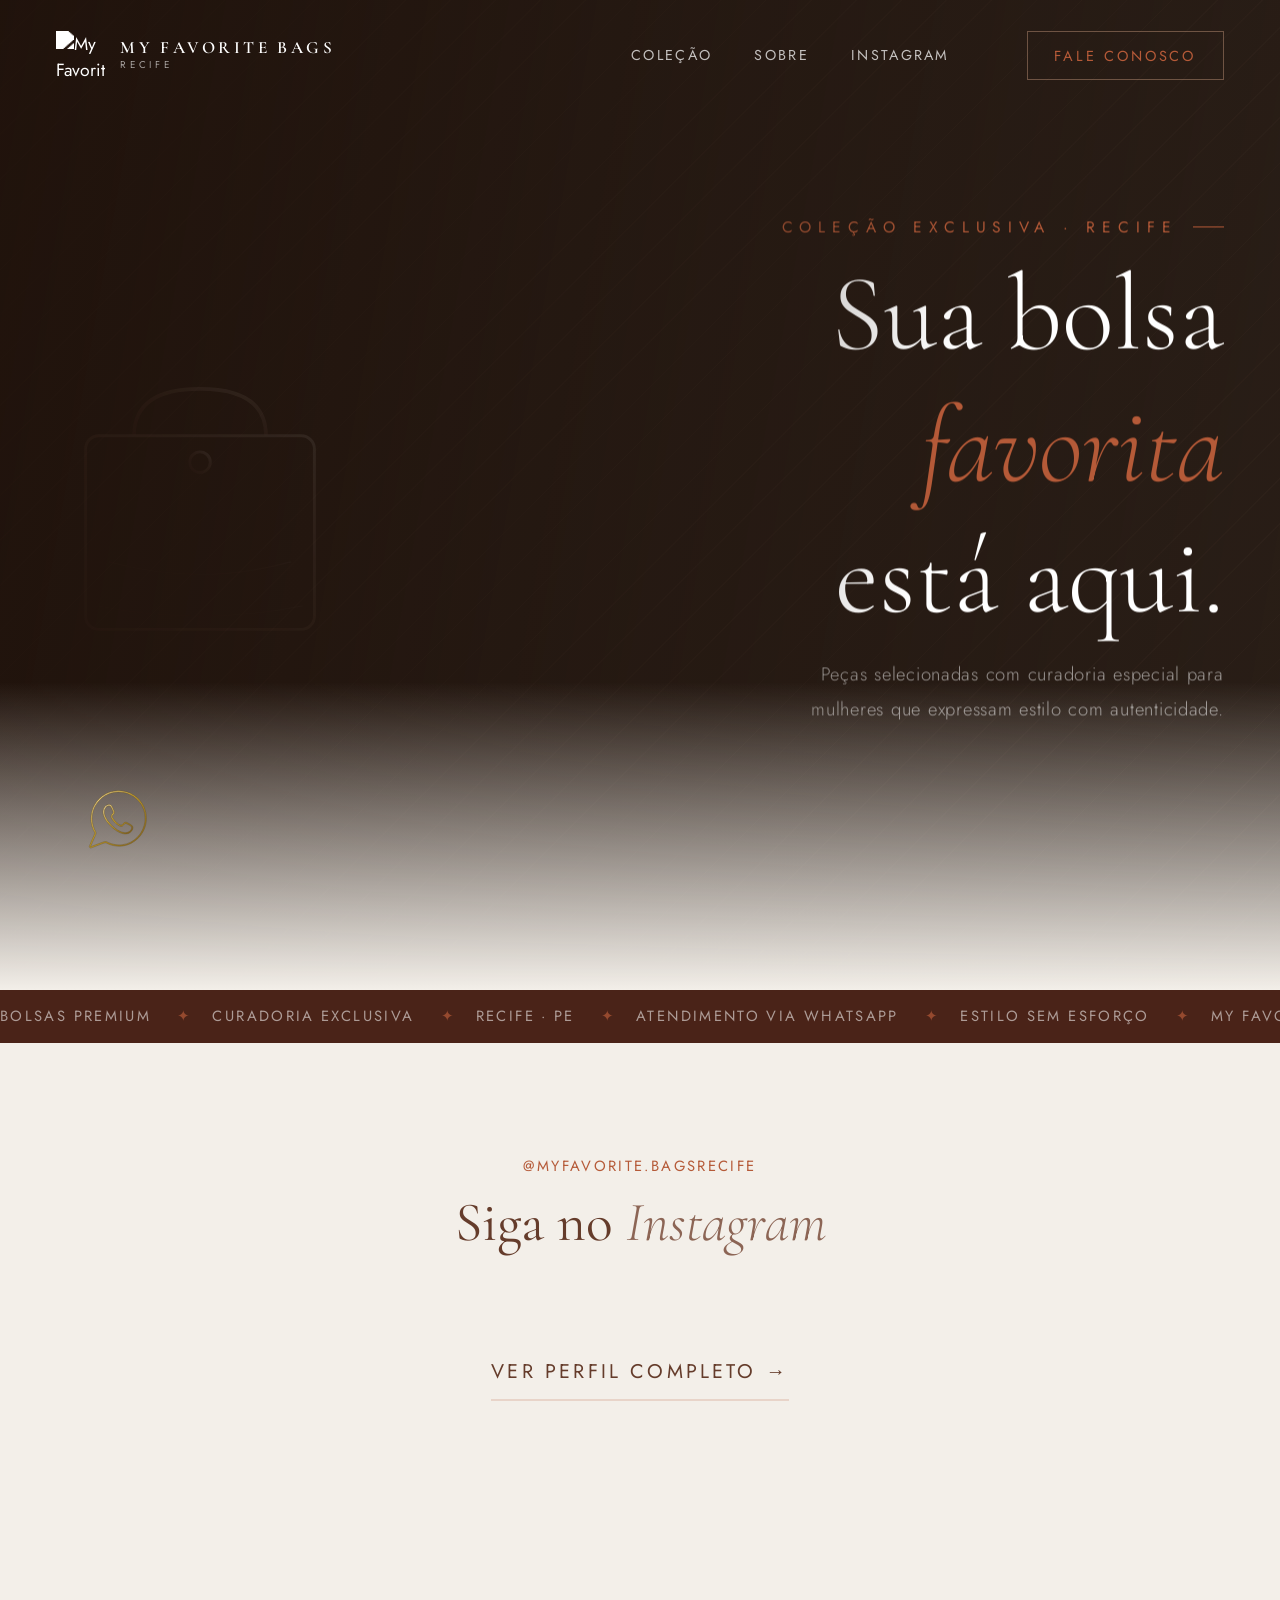
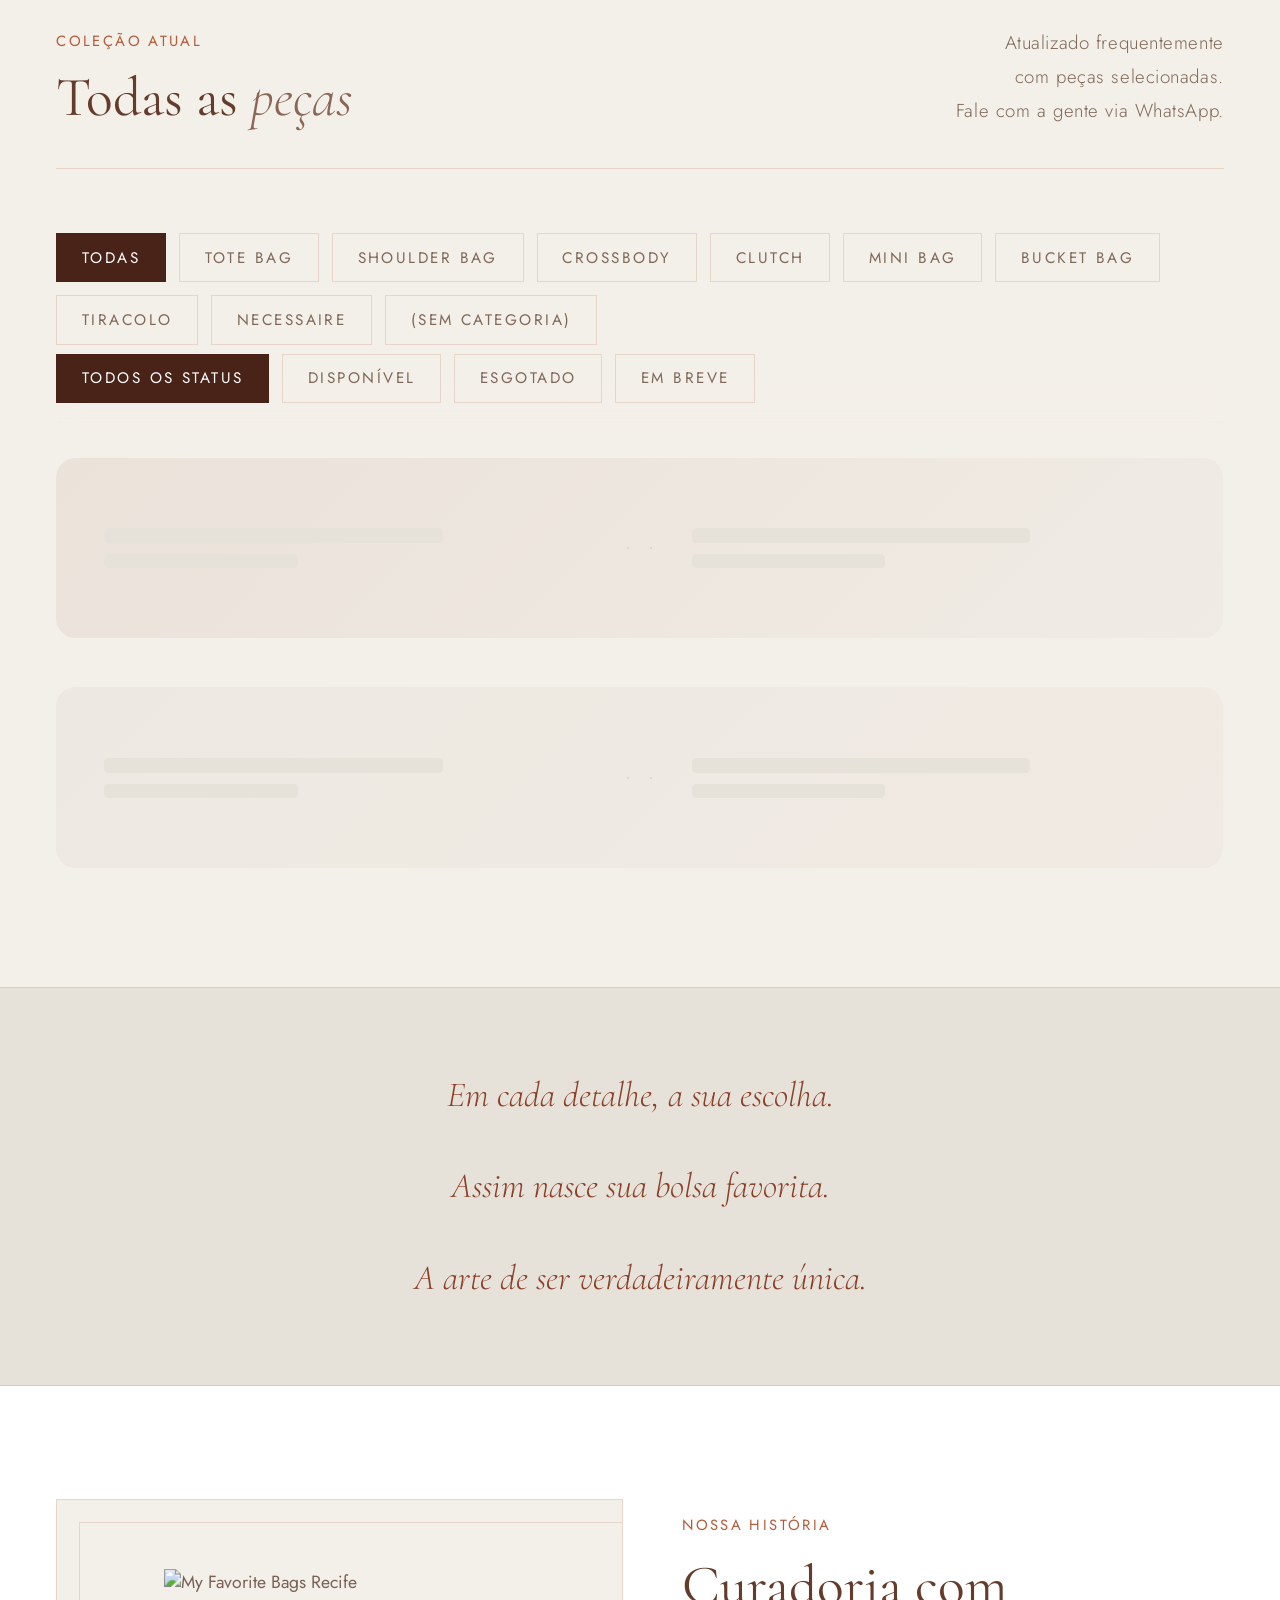
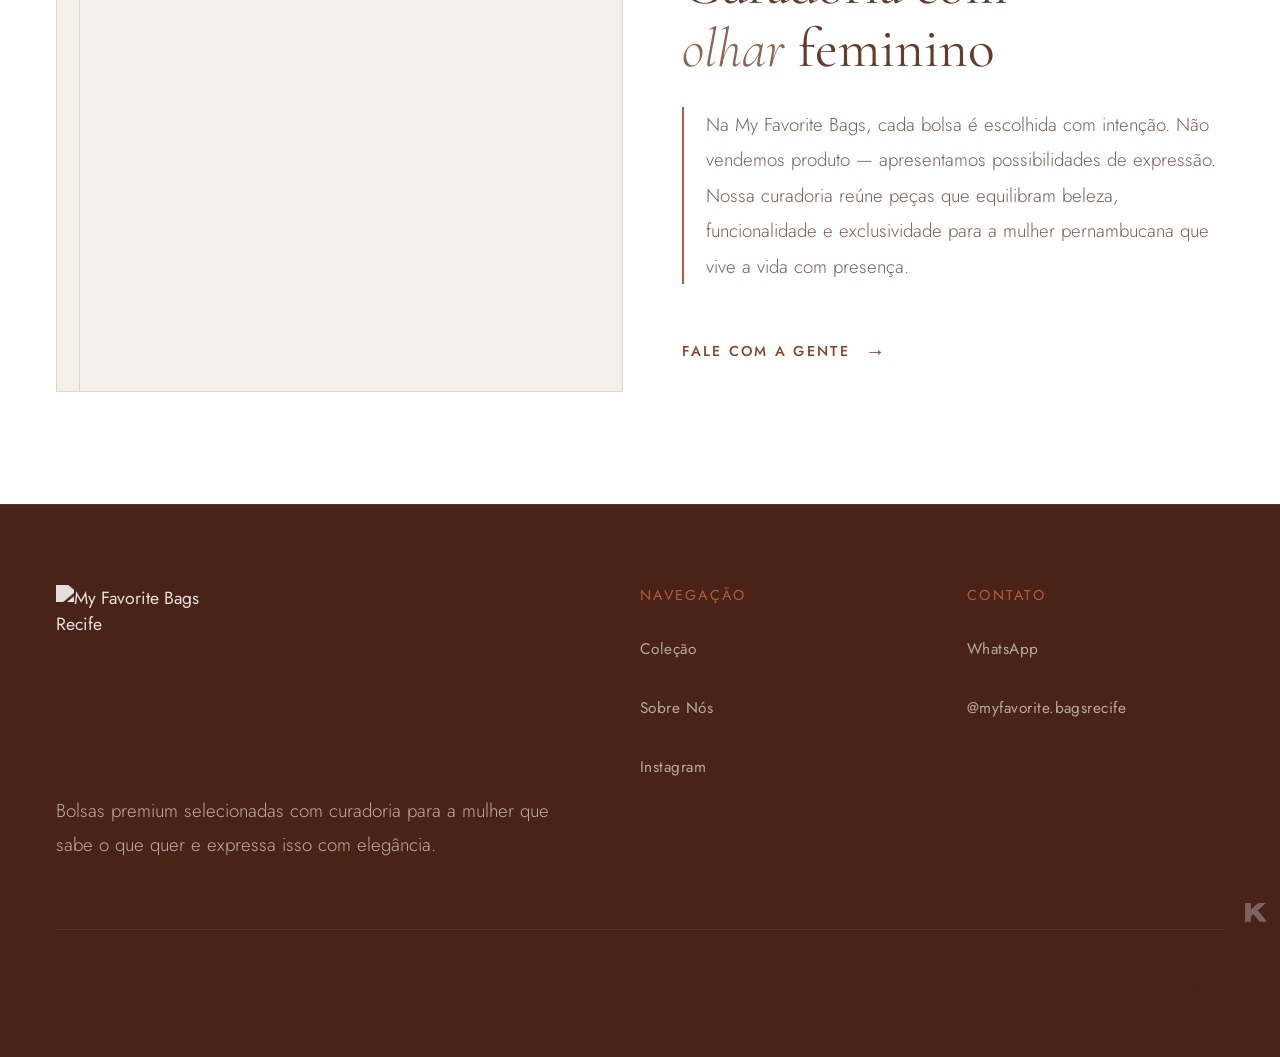
==== index.html @ 345beea8 "Atualiza o site" ====
<!DOCTYPE html>
<html lang="pt-BR" class="no-js">
<head>
<script>
// Caixa-preta de erros da página: guarda TODOS os erros de JS (com arquivo e
// linha) desde o primeiro instante. O painel admin exibe essa lista quando
// algo dá errado — assim um erro de carregamento nunca mais fica invisível.
window.__mfbErrors = [];
(function(){
  function push(msg){ try { if (window.__mfbErrors.length < 20) window.__mfbErrors.push(String(msg).slice(0, 300)); } catch(_) {} }
  window.addEventListener('error', function(ev){
    // Ignora falha de CARREGAMENTO de recurso externo (script de anúncio,
    // fonte, imagem) — o alvo é um elemento, não um erro de JS. Esses são
    // ruído (ex: rodando via file://) e não quebram a página.
    if (ev.target && ev.target !== window && ev.target.tagName) return;
    var src = ev.filename ? ev.filename.split('/').pop() : '?';
    push((ev.message || 'Erro') + '  [' + src + ':' + (ev.lineno || '?') + ':' + (ev.colno || '?') + ']');
  }, true);
  window.addEventListener('unhandledrejection', function(ev){
    push('Promise: ' + ((ev.reason && (ev.reason.message || ev.reason)) || '?'));
  });
})();
</script>
<script async src="https://pagead2.googlesyndication.com/pagead/js/adsbygoogle.js?client=ca-pub-4589608543845725"
     crossorigin="anonymous"></script>
<script>
  // Sempre volta pro topo ao recarregar/entrar na página — desliga a
  // restauração automática de posição de scroll do navegador (que, por
  // padrão, tenta manter onde você estava antes de dar F5).
  if ('scrollRestoration' in history) { history.scrollRestoration = 'manual'; }
  window.addEventListener('load', () => window.scrollTo(0, 0));
</script>
<script>document.documentElement.classList.replace('no-js','js');setTimeout(()=>{if(!document.documentElement.classList.contains('reveal-ready'))document.querySelectorAll('.reveal').forEach(el=>el.classList.add('vis'));},2500);</script>
<meta charset="UTF-8">
<meta name="viewport" content="width=device-width, initial-scale=1.0">
<title>My Favorite Bags — Recife</title>
<meta name="description" content="Bolsas premium selecionadas para mulheres que sabem o que querem. Recife, PE.">
<link rel="canonical" href="https://myfavoritebags.vercel.app/">
<link rel="icon" type="image/png" sizes="32x32" href="img/favicon-32.png">
<link rel="icon" type="image/png" sizes="16x16" href="img/favicon-16.png">
<link rel="apple-touch-icon" sizes="180x180" href="img/favicon-180.png">
<meta name="theme-color" content="#F3EFE9">
<meta property="og:type" content="website">
<meta property="og:url" content="https://myfavoritebags.vercel.app/">
<meta property="og:title" content="My Favorite Bags — Recife">
<meta property="og:description" content="Bolsas premium selecionadas para mulheres que sabem o que querem. Recife, PE.">
<meta property="og:image" content="https://myfavoritebags.vercel.app/img/og-image.jpg">
<meta property="og:locale" content="pt_BR">
<meta name="twitter:card" content="summary_large_image">
<meta name="twitter:title" content="My Favorite Bags — Recife">
<meta name="twitter:description" content="Bolsas premium selecionadas para mulheres que sabem o que querem. Recife, PE.">
<meta name="twitter:image" content="https://myfavoritebags.vercel.app/img/og-image.jpg">
<link rel="preconnect" href="https://fonts.googleapis.com">
<link href="https://fonts.googleapis.com/css2?family=Cormorant+Garamond:ital,wght@0,300;0,400;0,500;0,600;1,300;1,400;1,500&family=Jost:wght@300;400;500;600&display=swap" rel="stylesheet">
<link rel="stylesheet" href="css/cursor.css">
<link rel="stylesheet" href="css/nav.css">
<style>

/* ─── ESCALA DE Z-INDEX (documentada) ────────────────────────────────────────
   9000  bagModal (detalhe do produto, público)
   9100  reviewModal (revisar e salvar)
   9200  confirmação genérica (ex: excluir item)
   9300  bulkPromoModal
   9400  priceModal / catModal (nova/editar categoria)
   9500  galleryModal / modais de confirmação sequenciais do bulk
   9600  admin panel (login/painel) / pimModal (gerenciador de imagem do produto)
   9650  cropModal (sempre acima de galleryModal/pimModal, que o abrem)
   9700  imgZoomOv (zoom — sempre no topo de tudo, exceto toast)
   9999  toasts/confirmações voláteis (showToast, mensagens de sucesso)
   Ao criar um modal novo: escolha o próximo múltiplo de 100 livre acima do
   nível de quem o abre (nunca abaixo), pra garantir empilhamento correto.
────────────────────────────────────────────────────────────────────────────── */

/* ─── TOKENS ──────────────────────────────────────────────────────────────── */
:root {
  --rose:        #B55A38;
  --rose-dark:   #8A3F26;
  --rose-deep:   #4A2318;
  --bg:          #F3EFE9;
  --bg2:         #E7E2D9;
  --csel-bg:     #EFE6D8; /* bege claro usado no dropdown customizado (popup e caixa fechada) */
  --white:       #FFFFFF;
  --text:        #653C2B;   /* headings */
  --text-mid:    #8C6555;   /* subheadings */
  --text-body:   #7A6055;   /* body */
  --text-muted:  #806858;   /* captions — ajustado p/ contraste 4.5:1 sobre --bg */
  --line:        rgba(181,90,56,.18);
  --ease:        cubic-bezier(.4,0,.2,1);
  /* Escala de raio de borda — usar nos componentes novos; o site tem alguns
     valores legados (5,6,10,14,16,18,20px) que ainda não foram migrados. */
  --radius-sm:   4px;
  --radius-md:   8px;
  --radius-lg:   12px;
  --radius-pill: 999px;
  --wa-bg: rgba(247,245,242,.16);
  --wa-shadow-rgb: 247,245,242;
  --wa-icon-color: #9C7A34; /* dourado envelhecido — mesmo tom usado no Looks */

  /* Cores dos modais do admin (compartilhados via js/catalog-admin.js) */
  --modal-backdrop-rgb: 42,31,24;
  --modal-title: #2A1F18;
  --modal-muted: #A08070;
  --modal-error: #b83232;

  /* Cores do nav (compartilhado via css/nav.css) — hero escuro no topo */
  --nav-idle-text:       #fff;
  --nav-idle-text-sub:   rgba(255,255,255,.6);
  --nav-idle-link:       rgba(255,255,255,.72);
  --nav-idle-link-hover: #fff;
  --nav-cta-border:      rgba(182,139,115,.5);
  --nav-scrolled-bg:     rgba(243,239,233,.95);
}

/* ─── RESET ───────────────────────────────────────────────────────────────── */
*, *::before, *::after { margin:0; padding:0; box-sizing:border-box; }
html { scroll-behavior:smooth; -webkit-text-size-adjust:100%; }
body { font-family:'Jost',sans-serif; background:var(--bg); color:var(--text-body); overflow-x:hidden; position:relative; zoom:1.1; }

/* ─── SCROLLBAR CUSTOMIZADA (global) ────────────────────────────────────────
   Aplica em toda a página — inclusive na barra do navegador — em vez de
   deixar restrita a componentes isolados (ex.: .admin-bd). Sem trilho (track
   sempre transparente) e a barrinha em si fica invisível quando parada,
   só aparecendo ao passar o mouse sobre a área com rolagem (padrão em
   Firefox via scrollbar-color; em Chrome/Edge/Safari via ::-webkit-scrollbar-
   thumb). Elementos que precisam esconder a scrollbar por completo (ex.:
   #catFilters) continuam funcionando normalmente: a regra deles é mais
   específica e sobrescreve esta. */
* {
  scrollbar-width:thin;
  scrollbar-color:transparent transparent;
}
*:hover {
  scrollbar-color:var(--rose-dark) transparent;
}
::-webkit-scrollbar { width:8px; height:8px; background:transparent; }
::-webkit-scrollbar-track { background:transparent; }
::-webkit-scrollbar-thumb { background:transparent; border-radius:10px; }
*:hover::-webkit-scrollbar-thumb { background:var(--rose-dark); }
::-webkit-scrollbar-thumb:hover { background:var(--rose-deep); }
a { text-decoration:none; color:inherit; }
button { font-family:'Jost',sans-serif; }

/* ─── HERO ─────────────────────────────────────────────────────────────────── */
.hero {
  position:relative; height:100vh; min-height:600px;
  overflow:hidden;
  background:var(--rose-deep);
  max-width:1400px; margin-left:auto; margin-right:auto;
}
/* Slides */
.hero-slide {
  position:absolute; inset:0; opacity:0;
  transition:opacity 1.8s var(--ease);
  will-change:opacity;
}
.hero-slide.active { opacity:1; }
/* Clean dark warm tones — no heavy gradients */
.hs1 { background:linear-gradient(160deg, #3E2318 0%, #2A1610 100%); }
.hs2 { background:linear-gradient(160deg, #2C1A10 0%, #1E1009 100%); }
.hs3 { background:linear-gradient(160deg, #341E12 0%, #231309 100%); }
.hs4 { background:linear-gradient(160deg, #2E1B10 0%, #200F08 100%); }

/* Subtle texture — thin diagonal lines, very low opacity */
.hs-tex {
  position:absolute; inset:0;
  background-image:repeating-linear-gradient(
    135deg,
    transparent 0px, transparent 28px,
    rgba(182,139,115,.03) 28px, rgba(182,139,115,.03) 29px
  );
}

.hero-veil {
  position:absolute; inset:0;
  background:linear-gradient(100deg,
    rgba(30,16,9,.80) 0%,
    rgba(30,16,9,.42) 45%,
    rgba(30,16,9,.06) 100%);
}
.hero-fade-bottom {
  position:absolute; bottom:0; left:0; right:0; height:280px;
  background:linear-gradient(to top, var(--bg), transparent);
  pointer-events:none;
}

/* Right decorative bag silhouette */
.hero-deco {
  /* left aqui é só um fallback estático pro instante antes do JS rodar —
     a posição real (centralizada com .nav-logo, o bloco logo+nome do
     cabeçalho) é calculada e aplicada por positionHeroDeco(). */
  position:absolute; left:calc(max(var(--page-gutter), (100vw - 1400px) / 2) - 30px);
  top:50%; transform:translateY(-50%) scaleX(-1);
  width:280px; height:320px; opacity:.08;
  pointer-events:none;
}

/* ─── MY FAVORITE MATCH — botão flutuante animado e arrastável ────────── */
/* Amplitude do flutuar controlada por --float-amp (custom property, default 1),
   recalculada no scroll via updateMatchFloatAmp() — ver função no fim do arquivo.
   Perto do hero fica sutil; a medida que desce a página, a curva com duas
   assíntotas verticais (subida, descida, subida rápida) aumenta bastante a
   amplitude, então o botão passa a flutuar muito mais. */
/* Uma única animação contínua, em 3 fases sequenciais, sempre em timing
   LINEAR (sem ease-in-out) — é o "ease" que desacelerava até quase parar
   em cada parada (0%/50%/100% do desenho antigo) que causava a sensação
   de pausa. Sem easing, o movimento nunca desacelera até zero.
   Fase 1 (0%–33%)   — desenho em "W": desce, sobe parcial, desce de novo,
                        sobe — sem nenhum ponto de retorno total ao centro.
   Fase 2 (33%–66%)  — "S duplo": dois S's empilhados, amplitude reduzida
                        (75% da amplitude normal) pra ficar mais compacto.
   Fase 3 (66%–100%) — espiral, amplitude AMPLIADA (140% da normal) pra se
                        espalhar mais — 2 voltas completas (0°→720°) com o
                        raio crescendo e diminuindo suavemente.
   As pontas de cada fase já entregam valores próximos aos do início da
   próxima, então a transição entre elas também não trava. */
@keyframes matchFloat {
  /* ── Fase 1: "W" — 25 paradas (a cada ~1.39%), Y = (1-cos(30°·i))/2 (2
     vales suaves) e X = 0.3·sen(15°·i) (drift diagonal leve). ── */
  0%     { transform:translate(0,0) rotate(0) scale(1); }
  1.39%  { transform:translate(calc(0.078 * var(--float-amp-x-px,30px)), calc(0.067 * var(--float-amp-px,60px))) rotate(calc(0.26deg * var(--float-amp,1))) scale(calc(1 + 0.0015 * var(--float-amp,1))); }
  2.78%  { transform:translate(calc(0.15 * var(--float-amp-x-px,30px)), calc(0.25 * var(--float-amp-px,60px))) rotate(calc(0.5deg * var(--float-amp,1))) scale(calc(1 + 0.0055 * var(--float-amp,1))); }
  4.17%  { transform:translate(calc(0.212 * var(--float-amp-x-px,30px)), calc(0.5 * var(--float-amp-px,60px))) rotate(calc(0.7deg * var(--float-amp,1))) scale(calc(1 + 0.011 * var(--float-amp,1))); }
  5.56%  { transform:translate(calc(0.26 * var(--float-amp-x-px,30px)), calc(0.75 * var(--float-amp-px,60px))) rotate(calc(0.86deg * var(--float-amp,1))) scale(calc(1 + 0.0165 * var(--float-amp,1))); }
  6.94%  { transform:translate(calc(0.29 * var(--float-amp-x-px,30px)), calc(0.933 * var(--float-amp-px,60px))) rotate(calc(0.96deg * var(--float-amp,1))) scale(calc(1 + 0.0205 * var(--float-amp,1))); }
  8.33%  { transform:translate(calc(0.3 * var(--float-amp-x-px,30px)), var(--float-amp-px,60px)) rotate(calc(1deg * var(--float-amp,1))) scale(calc(1 + 0.022 * var(--float-amp,1))); }
  9.72%  { transform:translate(calc(0.29 * var(--float-amp-x-px,30px)), calc(0.933 * var(--float-amp-px,60px))) rotate(calc(0.96deg * var(--float-amp,1))) scale(calc(1 + 0.0205 * var(--float-amp,1))); }
  11.11% { transform:translate(calc(0.26 * var(--float-amp-x-px,30px)), calc(0.75 * var(--float-amp-px,60px))) rotate(calc(0.86deg * var(--float-amp,1))) scale(calc(1 + 0.0165 * var(--float-amp,1))); }
  12.5%  { transform:translate(calc(0.212 * var(--float-amp-x-px,30px)), calc(0.5 * var(--float-amp-px,60px))) rotate(calc(0.7deg * var(--float-amp,1))) scale(calc(1 + 0.011 * var(--float-amp,1))); }
  13.89% { transform:translate(calc(0.15 * var(--float-amp-x-px,30px)), calc(0.25 * var(--float-amp-px,60px))) rotate(calc(0.5deg * var(--float-amp,1))) scale(calc(1 + 0.0055 * var(--float-amp,1))); }
  15.28% { transform:translate(calc(0.078 * var(--float-amp-x-px,30px)), calc(0.067 * var(--float-amp-px,60px))) rotate(calc(0.26deg * var(--float-amp,1))) scale(calc(1 + 0.0015 * var(--float-amp,1))); }
  16.67% { transform:translate(0,0) rotate(0) scale(1); }
  18.06% { transform:translate(calc(-0.078 * var(--float-amp-x-px,30px)), calc(0.067 * var(--float-amp-px,60px))) rotate(calc(-0.26deg * var(--float-amp,1))) scale(calc(1 + 0.0015 * var(--float-amp,1))); }
  19.44% { transform:translate(calc(-0.15 * var(--float-amp-x-px,30px)), calc(0.25 * var(--float-amp-px,60px))) rotate(calc(-0.5deg * var(--float-amp,1))) scale(calc(1 + 0.0055 * var(--float-amp,1))); }
  20.83% { transform:translate(calc(-0.212 * var(--float-amp-x-px,30px)), calc(0.5 * var(--float-amp-px,60px))) rotate(calc(-0.7deg * var(--float-amp,1))) scale(calc(1 + 0.011 * var(--float-amp,1))); }
  22.22% { transform:translate(calc(-0.26 * var(--float-amp-x-px,30px)), calc(0.75 * var(--float-amp-px,60px))) rotate(calc(-0.86deg * var(--float-amp,1))) scale(calc(1 + 0.0165 * var(--float-amp,1))); }
  23.61% { transform:translate(calc(-0.29 * var(--float-amp-x-px,30px)), calc(0.933 * var(--float-amp-px,60px))) rotate(calc(-0.96deg * var(--float-amp,1))) scale(calc(1 + 0.0205 * var(--float-amp,1))); }
  25%    { transform:translate(calc(-0.3 * var(--float-amp-x-px,30px)), var(--float-amp-px,60px)) rotate(calc(-1deg * var(--float-amp,1))) scale(calc(1 + 0.022 * var(--float-amp,1))); }
  26.39% { transform:translate(calc(-0.29 * var(--float-amp-x-px,30px)), calc(0.933 * var(--float-amp-px,60px))) rotate(calc(-0.96deg * var(--float-amp,1))) scale(calc(1 + 0.0205 * var(--float-amp,1))); }
  27.78% { transform:translate(calc(-0.26 * var(--float-amp-x-px,30px)), calc(0.75 * var(--float-amp-px,60px))) rotate(calc(-0.86deg * var(--float-amp,1))) scale(calc(1 + 0.0165 * var(--float-amp,1))); }
  29.17% { transform:translate(calc(-0.212 * var(--float-amp-x-px,30px)), calc(0.5 * var(--float-amp-px,60px))) rotate(calc(-0.7deg * var(--float-amp,1))) scale(calc(1 + 0.011 * var(--float-amp,1))); }
  30.56% { transform:translate(calc(-0.15 * var(--float-amp-x-px,30px)), calc(0.25 * var(--float-amp-px,60px))) rotate(calc(-0.5deg * var(--float-amp,1))) scale(calc(1 + 0.0055 * var(--float-amp,1))); }
  31.94% { transform:translate(calc(-0.078 * var(--float-amp-x-px,30px)), calc(0.067 * var(--float-amp-px,60px))) rotate(calc(-0.26deg * var(--float-amp,1))) scale(calc(1 + 0.0015 * var(--float-amp,1))); }
  /* ── Fase 2: "S duplo" (amplitude x0.75) — Lissajous 2:1 (X com o dobro
     da frequência de Y), 25 paradas. ── */
  33.33% { transform:translate(0,0) rotate(0) scale(1); }
  34.72% { transform:translate(calc(0.375 * var(--float-amp-x-px,30px)), calc(0.194 * var(--float-amp-px,60px))) rotate(calc(0.45deg * var(--float-amp,1))) scale(calc(1 + 0.0078 * var(--float-amp,1))); }
  36.11% { transform:translate(calc(0.6495 * var(--float-amp-x-px,30px)), calc(0.375 * var(--float-amp-px,60px))) rotate(calc(0.78deg * var(--float-amp,1))) scale(calc(1 + 0.015 * var(--float-amp,1))); }
  37.5%  { transform:translate(calc(0.75 * var(--float-amp-x-px,30px)), calc(0.53 * var(--float-amp-px,60px))) rotate(calc(0.9deg * var(--float-amp,1))) scale(calc(1 + 0.0212 * var(--float-amp,1))); }
  38.89% { transform:translate(calc(0.6495 * var(--float-amp-x-px,30px)), calc(0.6495 * var(--float-amp-px,60px))) rotate(calc(0.78deg * var(--float-amp,1))) scale(calc(1 + 0.026 * var(--float-amp,1))); }
  40.28% { transform:translate(calc(0.375 * var(--float-amp-x-px,30px)), calc(0.724 * var(--float-amp-px,60px))) rotate(calc(0.45deg * var(--float-amp,1))) scale(calc(1 + 0.029 * var(--float-amp,1))); }
  41.67% { transform:translate(0, calc(0.75 * var(--float-amp-px,60px))) rotate(0) scale(calc(1 + 0.03 * var(--float-amp,1))); }
  43.06% { transform:translate(calc(-0.375 * var(--float-amp-x-px,30px)), calc(0.724 * var(--float-amp-px,60px))) rotate(calc(-0.45deg * var(--float-amp,1))) scale(calc(1 + 0.029 * var(--float-amp,1))); }
  44.44% { transform:translate(calc(-0.6495 * var(--float-amp-x-px,30px)), calc(0.6495 * var(--float-amp-px,60px))) rotate(calc(-0.78deg * var(--float-amp,1))) scale(calc(1 + 0.026 * var(--float-amp,1))); }
  45.83% { transform:translate(calc(-0.75 * var(--float-amp-x-px,30px)), calc(0.53 * var(--float-amp-px,60px))) rotate(calc(-0.9deg * var(--float-amp,1))) scale(calc(1 + 0.0212 * var(--float-amp,1))); }
  47.22% { transform:translate(calc(-0.6495 * var(--float-amp-x-px,30px)), calc(0.375 * var(--float-amp-px,60px))) rotate(calc(-0.78deg * var(--float-amp,1))) scale(calc(1 + 0.015 * var(--float-amp,1))); }
  48.61% { transform:translate(calc(-0.375 * var(--float-amp-x-px,30px)), calc(0.194 * var(--float-amp-px,60px))) rotate(calc(-0.45deg * var(--float-amp,1))) scale(calc(1 + 0.0078 * var(--float-amp,1))); }
  50%    { transform:translate(0,0) rotate(0) scale(1); }
  51.39% { transform:translate(calc(0.375 * var(--float-amp-x-px,30px)), calc(-0.194 * var(--float-amp-px,60px))) rotate(calc(0.45deg * var(--float-amp,1))) scale(calc(1 + 0.0078 * var(--float-amp,1))); }
  52.78% { transform:translate(calc(0.6495 * var(--float-amp-x-px,30px)), calc(-0.375 * var(--float-amp-px,60px))) rotate(calc(0.78deg * var(--float-amp,1))) scale(calc(1 + 0.015 * var(--float-amp,1))); }
  54.17% { transform:translate(calc(0.75 * var(--float-amp-x-px,30px)), calc(-0.53 * var(--float-amp-px,60px))) rotate(calc(0.9deg * var(--float-amp,1))) scale(calc(1 + 0.0212 * var(--float-amp,1))); }
  55.56% { transform:translate(calc(0.6495 * var(--float-amp-x-px,30px)), calc(-0.6495 * var(--float-amp-px,60px))) rotate(calc(0.78deg * var(--float-amp,1))) scale(calc(1 + 0.026 * var(--float-amp,1))); }
  56.94% { transform:translate(calc(0.375 * var(--float-amp-x-px,30px)), calc(-0.724 * var(--float-amp-px,60px))) rotate(calc(0.45deg * var(--float-amp,1))) scale(calc(1 + 0.029 * var(--float-amp,1))); }
  58.33% { transform:translate(0, calc(-0.75 * var(--float-amp-px,60px))) rotate(0) scale(calc(1 + 0.03 * var(--float-amp,1))); }
  59.72% { transform:translate(calc(-0.375 * var(--float-amp-x-px,30px)), calc(-0.724 * var(--float-amp-px,60px))) rotate(calc(-0.45deg * var(--float-amp,1))) scale(calc(1 + 0.029 * var(--float-amp,1))); }
  61.11% { transform:translate(calc(-0.6495 * var(--float-amp-x-px,30px)), calc(-0.6495 * var(--float-amp-px,60px))) rotate(calc(-0.78deg * var(--float-amp,1))) scale(calc(1 + 0.026 * var(--float-amp,1))); }
  62.5%  { transform:translate(calc(-0.75 * var(--float-amp-x-px,30px)), calc(-0.53 * var(--float-amp-px,60px))) rotate(calc(-0.9deg * var(--float-amp,1))) scale(calc(1 + 0.0212 * var(--float-amp,1))); }
  63.89% { transform:translate(calc(-0.6495 * var(--float-amp-x-px,30px)), calc(-0.375 * var(--float-amp-px,60px))) rotate(calc(-0.78deg * var(--float-amp,1))) scale(calc(1 + 0.015 * var(--float-amp,1))); }
  65.28% { transform:translate(calc(-0.375 * var(--float-amp-x-px,30px)), calc(-0.194 * var(--float-amp-px,60px))) rotate(calc(-0.45deg * var(--float-amp,1))) scale(calc(1 + 0.0078 * var(--float-amp,1))); }
  /* ── Fase 3: espiral (amplitude x1.4) — raio em envelope sen(π·t), ângulo
     dando 2 voltas completas (0°→720°), 25 paradas (a cada 30°). ── */
  66.67% { transform:translate(0,0) rotate(0) scale(1); }
  68.06% { transform:translate(calc(0.158 * var(--float-amp-x-px,30px)), calc(0.091 * var(--float-amp-px,60px))) rotate(calc(0.24deg * var(--float-amp,1))) scale(calc(1 + 0.0065 * var(--float-amp,1))); }
  69.44% { transform:translate(calc(0.181 * var(--float-amp-x-px,30px)), calc(0.314 * var(--float-amp-px,60px))) rotate(calc(0.27deg * var(--float-amp,1))) scale(calc(1 + 0.013 * var(--float-amp,1))); }
  70.83% { transform:translate(0, calc(0.536 * var(--float-amp-px,60px))) rotate(0) scale(calc(1 + 0.019 * var(--float-amp,1))); }
  72.22% { transform:translate(calc(-0.35 * var(--float-amp-x-px,30px)), calc(0.606 * var(--float-amp-px,60px))) rotate(calc(-0.53deg * var(--float-amp,1))) scale(calc(1 + 0.025 * var(--float-amp,1))); }
  73.61% { transform:translate(calc(-0.738 * var(--float-amp-x-px,30px)), calc(0.426 * var(--float-amp-px,60px))) rotate(calc(-1.11deg * var(--float-amp,1))) scale(calc(1 + 0.0304 * var(--float-amp,1))); }
  75%    { transform:translate(calc(-0.99 * var(--float-amp-x-px,30px)), 0) rotate(calc(-1.49deg * var(--float-amp,1))) scale(calc(1 + 0.0354 * var(--float-amp,1))); }
  76.39% { transform:translate(calc(-0.962 * var(--float-amp-x-px,30px)), calc(-0.556 * var(--float-amp-px,60px))) rotate(calc(-1.44deg * var(--float-amp,1))) scale(calc(1 + 0.0397 * var(--float-amp,1))); }
  77.78% { transform:translate(calc(-0.606 * var(--float-amp-x-px,30px)), calc(-1.05 * var(--float-amp-px,60px))) rotate(calc(-0.91deg * var(--float-amp,1))) scale(calc(1 + 0.0433 * var(--float-amp,1))); }
  79.17% { transform:translate(0, calc(-1.294 * var(--float-amp-px,60px))) rotate(0) scale(calc(1 + 0.0462 * var(--float-amp,1))); }
  80.56% { transform:translate(calc(0.676 * var(--float-amp-x-px,30px)), calc(-1.172 * var(--float-amp-px,60px))) rotate(calc(1.01deg * var(--float-amp,1))) scale(calc(1 + 0.0483 * var(--float-amp,1))); }
  81.94% { transform:translate(calc(1.203 * var(--float-amp-x-px,30px)), calc(-0.694 * var(--float-amp-px,60px))) rotate(calc(1.8deg * var(--float-amp,1))) scale(calc(1 + 0.0496 * var(--float-amp,1))); }
  83.33% { transform:translate(calc(1.4 * var(--float-amp-x-px,30px)), 0) rotate(calc(2.1deg * var(--float-amp,1))) scale(calc(1 + 0.05 * var(--float-amp,1))); }
  84.72% { transform:translate(calc(1.203 * var(--float-amp-x-px,30px)), calc(0.694 * var(--float-amp-px,60px))) rotate(calc(1.8deg * var(--float-amp,1))) scale(calc(1 + 0.0496 * var(--float-amp,1))); }
  86.11% { transform:translate(calc(0.676 * var(--float-amp-x-px,30px)), calc(1.172 * var(--float-amp-px,60px))) rotate(calc(1.01deg * var(--float-amp,1))) scale(calc(1 + 0.0483 * var(--float-amp,1))); }
  87.5%  { transform:translate(0, calc(1.294 * var(--float-amp-px,60px))) rotate(0) scale(calc(1 + 0.0462 * var(--float-amp,1))); }
  88.89% { transform:translate(calc(-0.606 * var(--float-amp-x-px,30px)), calc(1.05 * var(--float-amp-px,60px))) rotate(calc(-0.91deg * var(--float-amp,1))) scale(calc(1 + 0.0433 * var(--float-amp,1))); }
  90.28% { transform:translate(calc(-0.962 * var(--float-amp-x-px,30px)), calc(0.556 * var(--float-amp-px,60px))) rotate(calc(-1.44deg * var(--float-amp,1))) scale(calc(1 + 0.0397 * var(--float-amp,1))); }
  91.67% { transform:translate(calc(-0.99 * var(--float-amp-x-px,30px)), 0) rotate(calc(-1.49deg * var(--float-amp,1))) scale(calc(1 + 0.0354 * var(--float-amp,1))); }
  93.06% { transform:translate(calc(-0.738 * var(--float-amp-x-px,30px)), calc(-0.426 * var(--float-amp-px,60px))) rotate(calc(-1.11deg * var(--float-amp,1))) scale(calc(1 + 0.0304 * var(--float-amp,1))); }
  94.44% { transform:translate(calc(-0.35 * var(--float-amp-x-px,30px)), calc(-0.606 * var(--float-amp-px,60px))) rotate(calc(-0.53deg * var(--float-amp,1))) scale(calc(1 + 0.025 * var(--float-amp,1))); }
  95.83% { transform:translate(0, calc(-0.536 * var(--float-amp-px,60px))) rotate(0) scale(calc(1 + 0.019 * var(--float-amp,1))); }
  97.22% { transform:translate(calc(0.181 * var(--float-amp-x-px,30px)), calc(-0.314 * var(--float-amp-px,60px))) rotate(calc(0.27deg * var(--float-amp,1))) scale(calc(1 + 0.013 * var(--float-amp,1))); }
  98.61% { transform:translate(calc(0.158 * var(--float-amp-x-px,30px)), calc(-0.091 * var(--float-amp-px,60px))) rotate(calc(0.24deg * var(--float-amp,1))) scale(calc(1 + 0.0065 * var(--float-amp,1))); }
  100%   { transform:translate(0,0) rotate(0) scale(1); }
}
@keyframes matchGlow {
  0%, 100% { filter:drop-shadow(0 8px 20px rgba(139,74,60,.28)); }
  50%      { filter:drop-shadow(0 12px 24px rgba(139,74,60,.36)); }
}
@keyframes matchEnter {
  from { opacity:0; }
  to   { opacity:1; }
}
@keyframes matchShine {
  0%, 88.24% { transform:translateX(-160%) rotate(18deg); opacity:0; }
  94.12% { opacity:.42; }
  100% { transform:translateX(165%) rotate(18deg); opacity:0; }
}
@keyframes matchRadarPing {
  0%   { transform:scale(1); opacity:.55; }
  70%  { transform:scale(1.55); opacity:0; }
  100% { transform:scale(1.55); opacity:0; }
}
@keyframes matchOpacityPulse {
  0%, 86.67%, 100% { opacity:1; }
  93.33% { opacity:.55; }
}
@keyframes matchGoldGlow {
  0%, 76.92%, 100% { box-shadow:0 0 0 0 rgba(212,175,55,0); }
  88.46% { box-shadow:0 0 28px 10px rgba(212,175,55,.65); }
}
#matchHeroBtn {
  /* Fixo em relação à tela (igual ao .wa-float do WhatsApp) — calculado uma
     única vez na carga da página, sem recalcular no resize e sem arrastar. */
  position:fixed; z-index:250;
  width:92px; height:92px;
  display:flex; align-items:center; justify-content:center;
  cursor:grab; text-decoration:none;
  touch-action:none;
  border-radius:50%;
  opacity:0;
  animation:matchEnter .7s .45s ease forwards;
  transition:transform .3s var(--ease, ease);
}
/* Flutuação (matchFloat) do botão inteiro, só no desktop — roda desde já,
   junto com a entrada (matchEnter anima "opacity", matchFloat anima
   "transform": propriedades diferentes, sem conflito entre as duas). Como
   todos os efeitos (::before, .mhb-visual, ícone) são filhos daqui, eles
   passam a se mover juntos, em vez de só o ícone flutuar sozinho. */
@media(min-width:769px) {
  #matchHeroBtn {
    animation:matchEnter .7s .45s ease forwards, matchFloat 42s 1.2s linear infinite;
  }
}
#matchHeroBtn::before {
  content:'';
  position:absolute; inset:0;
  border-radius:50%;
  border:2px solid rgba(139,74,60,.55);
  pointer-events:none;
  animation:matchRadarPing 2.6s 1.1s ease-out infinite;
}
#matchHeroBtn.dragging { cursor:grabbing; animation:none; transition:none; opacity:1; }
/* Ao soltar, volta pra posição original suavemente (não de forma instantânea) */
#matchHeroBtn.snapping { transition:left .45s cubic-bezier(.22,.68,0,1.2), top .45s cubic-bezier(.22,.68,0,1.2); }
/* Depois que a animação de entrada já rodou uma vez, o botão fica
   marcado como "entered" — assim, ao soltar de um arraste, ele não
   reinicia o fade-in (que reaparecia toda vez que soltava o toque). */
#matchHeroBtn.entered { opacity:1; animation:none; }
@media(min-width:769px) {
  /* Depois de "entrar", continua só com o matchFloat (o matchEnter já
     rodou uma vez e não precisa repetir ao soltar de um arraste). */
  #matchHeroBtn.entered { animation:matchFloat 42s 1.2s linear infinite; }
}
#matchHeroBtn.dragging::before { animation:none; opacity:0; }
#matchHeroBtn.dragging .mhb-visual { animation:none; box-shadow:none; }
#matchHeroBtn:hover { transform:scale(1.06); }
/* Camada de fundo (brilho dourado + reflexo de vidro) — SEPARADA do ícone
   (.mhb-icon-scale, irmã dela, ver abaixo), não mais mãe/filha. Assim o
   overflow:hidden que mantém o brilho/reflexo circulares não prende mais o
   ícone quando ele flutua pra fora do círculo original. */
.mhb-visual {
  position:absolute; inset:0;
  border-radius:50%;
  overflow:hidden;
  animation:matchGoldGlow 13s 1.1s ease-in-out infinite;
}
/* Camada do ícone — irmã de .mhb-visual, sobreposta a ela (mesma área),
   sem overflow:hidden, pra poder flutuar livremente pra fora do círculo.
   A escala (proximidade do mouse) é controlada por JS aqui, sem conflitar
   com o matchFloat (que anima "transform" no <img> por dentro dela). */
.mhb-icon-scale {
  position:absolute; inset:0;
  display:flex; align-items:center; justify-content:center;
  transform-origin:center;
}
.mhb-visual::after {
  content:'';
  position:absolute;
  top:-18%; bottom:-18%; left:0;
  width:34%;
  background:linear-gradient(90deg, transparent, rgba(255,255,255,.58), transparent);
  pointer-events:none;
  transform:translateX(-160%) rotate(18deg);
  animation:matchShine 17s 2.4s ease-in-out infinite;
}
#matchHeroBtn.dragging .mhb-visual::after { animation:none; opacity:0; }
#matchHeroBtn img {
  width:100%; height:100%; object-fit:contain; display:block;
  pointer-events:none; -webkit-user-drag:none;
  /* Recorte circular na própria imagem (não no container): assim ele viaja
     junto quando o ícone flutua pra fora do círculo original, em vez de
     ficar preso — e também some o "quadrado cinza" do placeholder de
     carregamento/ícone quebrado, que sem isso aparecia sem recorte enquanto
     a imagem ainda não tinha decodificado. */
  border-radius:50%;
  overflow:hidden;
  /* Opacidade e escala são controladas por JS (respiração + proximidade do
     mouse, só no desktop — ver initMatchBtnOpacity). O brilho (matchGlow)
     fica ligado em qualquer tela. A flutuação (matchFloat) agora está no
     #matchHeroBtn (pai) — assim os efeitos (ping/brilho/reflexo) se movem
     junto com o ícone, em vez de só ele flutuar sozinho. */
  animation:matchGlow 7.8s ease-in-out infinite;
}
#matchHeroBtn.dragging img { animation-play-state:paused; }
#matchHeroBtn .mhb-tip {
  position:absolute; top:100%; left:50%; transform:translateX(-50%);
  margin-top:8px; white-space:nowrap;
  font-family:'Jost',sans-serif; font-size:13px; letter-spacing:.16em; text-transform:uppercase;
  color:#fff; background:rgba(36,24,18,.72); padding:5px 12px; border-radius:999px;
  opacity:0; pointer-events:none; transition:opacity .3s;
}
#matchHeroBtn:hover .mhb-tip { opacity:1; }
@media(max-width:768px) {
  #matchHeroBtn { width:68px; height:68px; }
}

/* Content */
.hero-content {
  position:absolute; right:7%; top:50%; transform:translateY(-50%);
  max-width:560px; text-align:right;
  animation:heroFloat 7s ease-in-out infinite, heroGlow 7s ease-in-out infinite, heroMaskSweep 9s ease-in-out infinite;
  -webkit-mask-image:linear-gradient(100deg, rgba(0,0,0,.5) 0%, rgba(0,0,0,1) 22%, rgba(0,0,0,1) 78%, rgba(0,0,0,.5) 100%);
  mask-image:linear-gradient(100deg, rgba(0,0,0,.5) 0%, rgba(0,0,0,1) 22%, rgba(0,0,0,1) 78%, rgba(0,0,0,.5) 100%);
  -webkit-mask-size:260% 100%; mask-size:260% 100%;
  -webkit-mask-position:0% 0; mask-position:0% 0;
}
/* Flutuação discreta + variação sutil de luz no conjunto de textos/logo do
   hero (eyebrow, logo, título, subtítulo) — igual em desktop e mobile,
   já que é o mesmo bloco .hero-content nos dois casos. A máscara de
   gradiente (heroMaskSweep) varia a opacidade só dos pixels reais do
   texto/logo, sem criar nenhuma camada/contorno retangular por cima. */
@keyframes heroFloat {
  0%,100% { transform:translateY(-50%); }
  50%     { transform:translateY(calc(-50% - 7px)); }
}
@keyframes heroGlow {
  0%,100% { filter:brightness(1); }
  50%     { filter:brightness(1.09); }
}
@keyframes heroMaskSweep {
  0%,100% { -webkit-mask-position:0% 0; mask-position:0% 0; }
  50%     { -webkit-mask-position:100% 0; mask-position:100% 0; }
}
html.reduce-motion .hero-content { animation:none; -webkit-mask-image:none; mask-image:none; }
.hero-eyebrow {
  display:flex; align-items:center; justify-content:flex-end; gap:14px;
  font-size:12px; letter-spacing:.16em; text-transform:uppercase;
  color:var(--rose); margin-bottom:20px;
  opacity:0; animation:fadeUp 1s .2s var(--ease) forwards;
}
.hero-eyebrow::after {
  content:''; display:inline-block;
  width:28px; height:1px; background:var(--rose);
}
/* Inline logo in hero */
.hero-logo {
  width:80px; height:80px; margin-bottom:18px;
  opacity:0; animation:fadeUp 1s .35s var(--ease) forwards;
}
.hero-title {
  font-family:'Cormorant Garamond',serif;
  font-size:clamp(60px,7.2vw,100px);
  font-weight:300; line-height:.96;
  color:#fff; margin-bottom:24px;
  opacity:0; animation:fadeUp 1s .5s var(--ease) forwards;
}
.hero-title em { font-style:italic; color:var(--rose); display:block; margin:0; line-height:1.1; padding:16px 0; }
.hero-sub {
  font-size:13px; letter-spacing:.04em; line-height:1.85;
  color:rgba(255,255,255,.55); font-weight:300;
  margin-bottom:44px; margin-left:auto; max-width:360px;
  opacity:0; animation:fadeUp 1s .7s var(--ease) forwards;
}
.hero-btn {
  display:inline-flex; align-items:center; gap:16px;
  font-size:12px; letter-spacing:.16em; text-transform:uppercase;
  color:#fff; opacity:0; animation:fadeUp 1s .9s var(--ease) forwards;
  transition:color .3s;
}
.hero-btn:hover { color:var(--rose); }
.hero-btn-line {
  width:40px; height:1px; background:var(--rose);
  transition:width .4s var(--ease);
}
.hero-btn:hover .hero-btn-line { width:68px; }

/* Indicators */
.h-dots {
  position:absolute; bottom:46px; left:50%; transform:translateX(-50%);
  display:flex; gap:8px; z-index:10;
}
.h-dot {
  width:20px; height:1.5px;
  background:rgba(255,255,255,.22); cursor:pointer;
  transition:width .4s, background .4s; position:relative; overflow:hidden;
}
.h-dot.on { width:42px; background:rgba(255,255,255,.14); }
.h-dot.on::after {
  content:''; position:absolute; left:0; top:0;
  height:1.5px; background:var(--rose);
  animation:prog 5s linear;
}
@keyframes prog { from{width:0} to{width:100%} }

/* Scroll hint */
.h-scroll {
  display:none;
}
.h-scroll-txt {
  font-size:12px; letter-spacing:.16em; text-transform:uppercase;
  color:rgba(255,255,255,.55); writing-mode:vertical-rl;
}
.h-scroll-line {
  width:1px; height:42px;
  background:linear-gradient(to bottom, var(--rose), transparent);
  animation:sp 2.4s ease-in-out infinite;
}
@keyframes sp { 0%,100%{opacity:1;transform:scaleY(1)} 50%{opacity:.3;transform:scaleY(.5)} }

/* ─── MARQUEE ─────────────────────────────────────────────────────────────── */
.marquee-strip { background:var(--rose-deep); padding:14px 0; overflow:hidden; }
.m-track { display:flex; white-space:nowrap; animation:mq 26s linear infinite; }
.m-item {
  font-size:12px; letter-spacing:.16em; text-transform:uppercase;
  color:rgba(255,255,255,.55); flex-shrink:0;
}
.m-sep { color:var(--rose); opacity:.7; margin:0 18px; display:inline-block; }
@keyframes mq { from{transform:translateX(0)} to{transform:translateX(-50%)} }

/* ─── SHARED SECTION TOKENS ───────────────────────────────────────────────── */
.eyebrow {
  font-size:12px; letter-spacing:.16em; text-transform:uppercase;
  color:var(--rose); font-weight:400; margin-bottom:14px;
}
.section-title {
  font-family:'Cormorant Garamond',serif;
  font-size:clamp(32px,3.6vw,50px);
  font-weight:400; line-height:1.1; color:var(--text);
}
.section-title em { font-style:italic; color:var(--text-mid); font-weight:300; }

/* ─── CATALOG ─────────────────────────────────────────────────────────────── */
.catalog {
  padding:112px 7% 120px;
  background:var(--bg);
}
.cat-head {
  display:flex; align-items:flex-end; justify-content:space-between;
  padding-bottom:36px; margin-bottom:52px;
  border-bottom:1px solid var(--line);
}
.cat-desc {
  font-size:12.5px; color:var(--text-muted); font-weight:300;
  letter-spacing:.03em; line-height:1.82; max-width:260px; text-align:right;
}

/* Filters */
.filters { display:flex; gap:8px; margin-bottom:56px; flex-wrap:wrap; }
.fpill {
  font-size:12px; letter-spacing:.2em; text-transform:uppercase;
  padding:9px 22px; background:transparent; cursor:pointer;
  color:var(--text-muted); border:1px solid var(--line);
  transition:background-color .3s, border-color .3s, color .3s, box-shadow .3s, scale .15s; font-family:'Jost',sans-serif; font-weight:400;
}
.fpill:hover { border-color:var(--rose-dark); color:var(--text); }
.fpill.on { background:var(--rose-deep); color:#fff; border-color:var(--rose-deep); }

/* Grid */
.pgrid { display:grid; grid-template-columns:repeat(3,1fr); gap:48px 32px; }

/* Card */
.pcard { position:relative; }

.pcard-img {
  /* Bento Grid: cantos arredondados + sombra suave em vez de só uma borda
     fina — dá a sensação de "card" modular, tipo app, sem mudar a paleta. */
  position:relative; aspect-ratio:3/4; overflow:hidden;
  background:var(--bg2); margin-bottom:20px;
  border:1px solid var(--line);
  border-radius:20px;
  box-shadow:0 2px 10px rgba(101,60,43,.06);
  transition:border-color .35s, box-shadow .35s, transform .35s var(--ease);
}
.pcard:not(.out):hover .pcard-img {
  border-color:var(--rose);
  box-shadow:0 10px 28px rgba(101,60,43,.14);
  transform:translateY(-2px);
}

.pcard-visual {
  width:100%; height:100%;
  display:flex; align-items:center; justify-content:center;
  transition:transform .75s var(--ease);
  position:relative;
}
.pcard:not(.out):hover .pcard-visual { transform:scale(1.03); }

/* Sold-out */
.sold-ov {
  position:absolute; inset:0;
  background:rgba(243,239,233,.78);
  display:flex; align-items:center; justify-content:center;
  pointer-events:none;
}
.sold-badge {
  font-size:12px; letter-spacing:.16em; text-transform:uppercase;
  color:var(--text-muted); border:1px solid var(--text-muted);
  padding:6px 16px; background:var(--white);
}

/* Slide-up action */
.pcard-action {
  position:absolute; bottom:0; left:0; right:0;
  padding:20px;
  background:linear-gradient(to top, rgba(101,60,43,.85), transparent);
  transform:translateY(101%);
  transition:transform .5s var(--ease);
  display:flex; justify-content:center;
}
.pcard:not(.out):hover .pcard-action { transform:translateY(0); }
.slide-btn {
  font-size:13px; letter-spacing:.16em; text-transform:uppercase;
  color:#fff; background:transparent;
  border:1px solid rgba(255,255,255,.45);
  padding:9px 22px; cursor:pointer;
  transition:background .3s, border-color .3s;
  font-family:'Jost',sans-serif; display:inline-block;
}
.slide-btn:hover { background:var(--rose-dark); border-color:var(--rose-dark); }

/* New badge */
.new-b {
  position:absolute; top:14px; left:14px;
  font-size:12px; letter-spacing:.16em; text-transform:uppercase;
  background:var(--rose-deep); color:#fff; padding:5px 11px;
}
/* Versão do badge "Novo" acima do nome do item (não mais sobre a foto) */
.new-b-inline {
  position:static; display:inline-block; margin-bottom:8px;
}
.promo-b {
  position:absolute; top:14px; right:14px;
  font-size:13px; font-weight:700; letter-spacing:.04em;
  font-family:'Jost',sans-serif;
  background:#B5544A; color:#fff; padding:5px 10px; border-radius:3px;
}

/* Info */
.pname {
  font-family:'Cormorant Garamond',serif;
  font-size:20px; font-weight:400; color:var(--text); margin-bottom:5px;
  transition:color .3s;
}
.pcard:not(.out):hover .pname { color:var(--rose-deep); }
.pmeta { display:flex; align-items:center; justify-content:space-between; margin-bottom:14px; }
.pcat {
  font-size:13px; letter-spacing:.18em; text-transform:uppercase; color:var(--text-muted);
}
.pprice {
  font-family:'Cormorant Garamond',serif;
  font-size:18px; color:var(--rose-dark); font-weight:400;
}
.out .pname  { color:var(--text-muted); }
.out .pprice { color:var(--text-muted); }

/* WhatsApp button — PRIMARY */
.pwa {
  display:flex; align-items:center; justify-content:center; gap:9px;
  font-size:12px; letter-spacing:.2em; text-transform:uppercase;
  background:var(--rose-dark); color:#fff; border:1px solid var(--rose-dark);
  padding:13px 16px; cursor:pointer; font-family:'Jost',sans-serif;
  font-weight:400; transition:background .3s, border-color .3s;
}
.pwa:hover { background:var(--rose-deep); border-color:var(--rose-deep); }
.pwa svg { flex-shrink:0; }

/* ─── DUPLAS DE PRODUTOS — bolsa flutuante + fundo alternado por par ────────── */
.pgrid { display:flex; flex-direction:column; gap:6px; }
.prow {
  display:grid; grid-template-columns:1fr 1fr; gap:28px 18px;
  padding:36px 22px; border-radius:18px; margin-bottom:6px;
  transition:background .4s;
}
.prow-a { background:linear-gradient(135deg, rgba(182,139,115,.13) 0%, rgba(231,226,217,.3) 100%); }
.prow-b { background:linear-gradient(135deg, rgba(231,226,217,.5) 0%, rgba(182,139,115,.05) 100%); }

.pcard { display:flex; flex-direction:column; }
.pcard-info { min-width:0; }

/* Item flutuante sem moldura/fundo — só a foto (já sem fundo, via remove.bg).
   Nada de "quadrado invisível" atrás: sem aspect-ratio fixo, sem overflow
   cortando nada — só a imagem, com uma sombra suave pra dar profundidade
   (igual às flores do outro site). */
.pcard-float .pcard-img {
  background:transparent !important; border:none !important;
  aspect-ratio:auto !important; overflow:visible !important;
  height:580px; display:flex; align-items:center; justify-content:center;
}
.pcard-float .pcard-visual { overflow:visible !important; }
.pcard-float .bag-photo {
  object-fit:contain !important; width:auto !important; max-width:100%; height:100%;
  filter:drop-shadow(0 14px 22px rgba(59,37,26,.20));
}
@media(max-width:900px){ .pcard-float .pcard-img { height:480px; } }
/* Itens flutuantes: só a foto, sem badge "novo" nem painel "ver detalhes" (clicar na foto já abre o modal) */
.pcard-float .new-b, .pcard-float .pcard-action { display:none !important; }

.pcard-float { position:relative; cursor:grab; user-select:none; touch-action:pan-y; }
/* Puxador de arraste no mobile: uma região pequena na base da imagem —
   só tocando ali (não em qualquer parte da foto) é que o item se move,
   igual ao botão do My Favorite Match. No desktop (mouse) não aparece,
   porque lá dá pra arrastar segurando em qualquer parte do item. */
.pcard-float .drag-handle {
  position:absolute; left:50%; bottom:10px; transform:translateX(-50%);
  width:52px; height:52px; z-index:4;
  background:url('webp/drag-fingerprint.png') center/contain no-repeat;
  opacity:.3;
  touch-action:none;
}
@media (hover:hover) and (pointer:fine) {
  .pcard-float .drag-handle { display:none; }
}
.pcard-float.dragging { cursor:grabbing; z-index:5; }
/* Ao soltar, volta pra posição original com uma animação de mola suave */
.pcard-float.snapping { transition:transform .45s cubic-bezier(.22,.68,0,1.2); }
.pcard-float:not(.dragging) .pcard-img { transition:transform .55s var(--ease); }
.pcard-float.dragging .pcard-img { transition:none; }
.pcard-float:not(.dragging) .pcard-img { animation:bagFloat 5.5s ease-in-out infinite; }
.prow > .pcard:nth-child(2) .pcard-float:not(.dragging) .pcard-img { animation-delay:-2.75s; }
.pcard-visual > img, .pcard-visual > svg { animation:itemShake 10s ease-in-out infinite; animation-delay:var(--shake-delay, 0s); }
@keyframes bagFloat {
  0%, 100% { transform:translateY(0); }
  50%      { transform:translateY(-14px); }
}
@media (hover:hover) and (pointer:fine) {
  .pcard-float:hover:not(.dragging) .pcard-visual > img,
  .pcard-float:hover:not(.dragging) .pcard-visual > svg { animation:itemHoverShake .6s ease !important; }
}
.pcard-visual > img.tap-shake, .pcard-visual > svg.tap-shake { animation:itemHoverShake .6s ease !important; }
@keyframes itemHoverShake {
  0% { transform:rotate(0deg); }
  20% { transform:rotate(-8deg); }
  40% { transform:rotate(6deg); }
  60% { transform:rotate(-4deg); }
  80% { transform:rotate(2deg); }
  100% { transform:rotate(0deg); }
}
@keyframes itemShake {
  0%, 90%, 100% { transform:rotate(0deg); }
  91% { transform:rotate(-4deg); }
  92% { transform:rotate(4deg); }
  93% { transform:rotate(-3deg); }
  94% { transform:rotate(3deg); }
  95% { transform:rotate(-1.5deg); }
  96%, 100% { transform:rotate(0deg); }
}
/* Desktop: cards grandes, bolsa flutuante ao lado da descrição fixa.
   Item da coluna esquerda: descrição fica à ESQUERDA (row-reverse).
   Item da coluna direita: descrição fica à DIREITA (row normal). */
@media (min-width:901px) {
  .prow { padding:64px 44px; }
  .pcard { flex-direction:row; align-items:center; gap:36px; }
  .prow > .pcard:nth-child(1) { flex-direction:row-reverse; }
  .pcard-float { flex:0 0 56%; }
  .pcard-img { aspect-ratio:1/1; margin-bottom:0; }
  .pcard-info { flex:1 1 auto; }
}
/* Mobile/tablet: bolsa flutuante em cima, descrição embaixo (como já era).
   align-items:end alinha as duas colunas da dupla pela base (o botão de
   comprar fica sempre na mesma linha, mesmo com fotos de tamanhos diferentes) */
@media (max-width:900px) {
  .pcard-float { width:100%; }
  .prow { align-items:end; }
}

/* ─── STATS STRIP ─────────────────────────────────────────────────────────── */
.stats {
  background: var(--bg2);
  padding: 56px 6%;
  display: flex;
  flex-direction: column;
  align-items: center;
  gap: 0;
  border-top: 1px solid var(--line);
  border-bottom: 1px solid var(--line);
  overflow-x: hidden;
}
.stat {
  text-align: center;
  padding: 16px 0;
  border-right: none;
  width: 100%;
}
.stat:last-child {
  border-right: none;
}
.stat-n {
  font-family: 'Cormorant Garamond', serif;
  font-size: clamp(14px, 4.6vw, 32px);
  font-weight: 300;
  font-style: italic;
  color: var(--rose-dark);
  line-height: 1.6;
  margin-bottom: 0;
  white-space: nowrap;
  max-width: 100%;
}

/* ─── ABOUT ───────────────────────────────────────────────────────────────── */
.about {
  padding:112px 7%;
  display:grid; grid-template-columns:1fr 1fr; gap:96px; align-items:center;
  background:var(--white);
}
.about-visual {
  position:relative; height:520px;
  background:var(--bg); border:1px solid var(--line);
  display:flex; align-items:center; justify-content:center;
  overflow:hidden;
}
/* Offset decorative border */
.about-visual::before {
  content:''; position:absolute;
  top:20px; left:20px; right:-20px; bottom:-20px;
  border:1px solid var(--line); pointer-events:none;
}
.about-logo-big { width:200px; height:200px; opacity:.75; }
.about-deco-line {
  position:absolute; bottom:28px; left:28px; right:28px;
  height:1px; background:var(--line);
}
.about-deco-line::after {
  content:''; position:absolute; left:0; top:0;
  width:40%; height:1px; background:var(--rose);
}

.about-eyebrow { font-size:12px; letter-spacing:.16em; text-transform:uppercase; color:var(--rose); margin-bottom:16px; }
.about-title {
  font-family:'Cormorant Garamond',serif;
  font-size:clamp(34px,3.4vw,48px); font-weight:400;
  color:var(--text); line-height:1.14; margin-bottom:24px;
}
.about-title em { font-style:italic; color:var(--text-mid); font-weight:300; }
.about-body {
  font-size:13px; color:var(--text-body); line-height:1.9;
  font-weight:300; margin-bottom:40px;
  border-left:2px solid var(--rose); padding-left:20px;
}
.about-cta {
  display:inline-flex; align-items:center; gap:14px;
  font-size:13px; letter-spacing:.16em; text-transform:uppercase;
  color:var(--rose-dark); font-weight:500;
  transition:gap .4s, color .3s;
}
.about-cta:hover { gap:22px; color:var(--rose-deep); }
.about-cta-arr { font-size:18px; line-height:1; }

/* ─── INSTAGRAM ───────────────────────────────────────────────────────────── */
.insta {
  padding:112px 7%; background:var(--bg);
  text-align:center;
}
.insta-head { margin-bottom:56px; }
.insta.insta-tight { padding-top:40px; }
.insta-grid {
  display:grid; grid-template-columns:repeat(5,1fr);
  gap:3px; margin-bottom:48px;
}
.ithumb {
  aspect-ratio:1; background:var(--bg2); overflow:hidden;
  position:relative; cursor:pointer;
  border:1px solid var(--line);
}
.ithumb::after {
  content:''; position:absolute; inset:0;
  background:rgba(101,60,43,0); transition:background .4s;
}
.ithumb:hover::after { background:rgba(101,60,43,.32); }
.ithumb-ico {
  position:absolute; inset:0;
  display:flex; align-items:center; justify-content:center; opacity:.22;
}
.insta-link {
  display:inline-flex; align-items:center; gap:11px;
  font-size:13px; letter-spacing:.16em; text-transform:uppercase;
  color:var(--text); border-bottom:1px solid var(--line); padding-bottom:4px;
  transition:color .3s, border-color .3s, gap .4s;
}
.insta-link:hover { color:var(--rose-dark); border-color:var(--rose-dark); gap:18px; }
.insta-link.profile-big {
  margin-top:34px;
  font-size:18px;
  gap:16px;
  padding-bottom:8px;
  border-bottom-width:2px;
  line-height:1.1;
}
.insta-link.profile-big:hover { gap:24px; }

/* ─── FOOTER ──────────────────────────────────────────────────────────────── */
footer {
  background:var(--rose-deep); padding:72px 7% 40px;
  border-top:1px solid rgba(255,255,255,.08);
}
.foot-top {
  display:grid; grid-template-columns:2fr 1fr 1fr;
  gap:64px; padding-bottom:60px;
  border-bottom:1px solid rgba(255,255,255,.08);
  margin-bottom:32px;
}
.foot-logo-row { display:flex; align-items:center; gap:14px; margin-bottom:20px; }
.foot-logo-svg { width:48px; height:48px; }
.foot-brand { font-family:'Cormorant Garamond',serif; font-size:18px; font-weight:400; letter-spacing:.14em; color:#fff; }
.foot-brand-sub { font-size:13px; letter-spacing:.16em; text-transform:uppercase; color:rgba(255,255,255,.6); }
.foot-body { font-size:12px; color:rgba(255,255,255,.62); line-height:1.85; font-weight:300; }
.foot-col-h { font-size:13px; letter-spacing:.16em; text-transform:uppercase; color:var(--rose); margin-bottom:18px; }
.foot-links { list-style:none; }
.foot-links li { margin-bottom:10px; }
.foot-links a { font-size:14px; color:rgba(255,255,255,.6); transition:color .3s; letter-spacing:.03em; }
.foot-links a:hover { color:rgba(255,255,255,.85); }
.foot-bot { display:flex; align-items:center; justify-content:space-between; }
.foot-copy { font-size:13px; color:rgba(255,255,255,.5); letter-spacing:.1em; }
.foot-rule { width:32px; height:1px; background:var(--rose); opacity:.4; }

/* ─── WA FLOAT ────────────────────────────────────────────────────────────── */
/* ─── ADMIN ───────────────────────────────────────────────────────────────── */
.admin-trig {
  font-size:13px; letter-spacing:.16em; text-transform:uppercase;
  color:var(--rose-deep); cursor:pointer; background:none; border:none;
  font-family:'Jost',sans-serif; transition:color .3s;
}
.admin-trig:hover { color:rgba(255,255,255,.35); }

/* Gesto oculto (toque longo + 2 toques) na logo do rodapé — substitui o
   botão Admin no mobile, onde ele fica escondido (display:none). */
.foot-logo-row { -webkit-touch-callout:none; -webkit-user-select:none; user-select:none; touch-action:manipulation; }
@media(max-width:768px){ .admin-trig { display:none; } }

.admin-ov {
  display:none; position:fixed; inset:0; z-index:1000;
  background:rgba(42,22,12,.92);
  align-items:center; justify-content:center;
  opacity:0; transition:opacity .35s ease;
}
.admin-ov.open { display:flex; }
.admin-ov.visible { opacity:1; }
.admin-panel {
  background:var(--bg);
  width:min(56.25rem, calc(100vw - 1rem));
  max-width:calc(100vw - 1rem);
  height:min(80svh, 44rem);
  max-height:86svh;
  display:flex; flex-direction:column;
  overflow:hidden;
  transform:translateY(18px) scale(.97);
  transition:transform .35s cubic-bezier(.22,.68,0,1.2), opacity .35s ease;
  opacity:0;
}
.admin-ov.visible .admin-panel { transform:translateY(0) scale(1); opacity:1; }
.admin-hd {
  background:var(--rose-deep); padding:14px 38px;
  display:grid; grid-template-columns:1fr auto 1fr; align-items:center; gap:14px;
  flex-shrink:0;
}
.admin-hd-t {
  font-family:'Cormorant Garamond',serif;
  font-size:22px; font-weight:400; color:#fff; letter-spacing:.12em;
  text-align:center; grid-column:2;
}
.admin-x {
  background:none; border:none; color:rgba(255,255,255,.6);
  font-size:20px; cursor:pointer; transition:color .3s;
}
.admin-x:hover { color:#fff; }
.admin-gallery-btn {
  display:flex; align-items:center; justify-content:center;
  background:none; border:none; color:#fff;
  width:52px; height:52px; padding:0;
  cursor:pointer; transition:opacity .25s, transform .2s; opacity:.85;
}
.admin-gallery-btn svg { width:30px; height:30px; }
.admin-gallery-btn:hover { opacity:1; transform:scale(1.08); }
.admin-logout-btn {
  justify-self:start;
  font-family:'Jost',sans-serif; font-size:11.5px; letter-spacing:.14em; text-transform:uppercase;
  color:rgba(255,255,255,.75); background:none; border:1px solid rgba(255,255,255,.4);
  border-radius:6px; padding:6px 12px; cursor:pointer; transition:background .25s, color .25s, border-color .25s;
}
.admin-logout-btn:hover { background:rgba(255,255,255,.12); color:#fff; border-color:rgba(255,255,255,.7); }
.admin-bd {
  padding:28px 38px 40px; overflow-y:auto; flex:1;
}
.admin-bd::-webkit-scrollbar { width:6px; }

.admin-tabs {
  display:flex; border-bottom:1px solid var(--line);
  background:var(--bg); overflow-x:auto; flex-shrink:0;
  -ms-overflow-style:none; scrollbar-width:none;
}
.admin-tabs::-webkit-scrollbar { display:none; }
.atab {
  flex:1; text-align:center;
  font-size:13.6px; letter-spacing:.2em; text-transform:uppercase;
  padding:12px 16px; background:none; border:none;
  color:var(--text-muted); cursor:pointer; font-family:'Jost',sans-serif;
  border-bottom:2px solid transparent; margin-bottom:-1px; transition:color .3s, border-color .3s, background-color .3s, scale .15s;
  white-space:nowrap;
}
.atab.on { color:var(--text); border-bottom-color:var(--rose-dark); }

.upload-dropzone {
  border:2px dashed var(--rose); border-radius:16px; padding:64px 24px;
  text-align:center; cursor:pointer; background:rgba(182,139,115,.05);
  transition:background .25s, border-color .25s, transform .25s, box-shadow .25s;
}
.upload-dropzone:hover {
  background:rgba(182,139,115,.13); border-color:var(--rose-dark);
}
.upload-dropzone.drag-over {
  background:rgba(182,139,115,.18); border-color:var(--rose-dark); border-style:solid;
  transform:scale(1.015); box-shadow:0 0 0 4px rgba(182,139,115,.18);
}
.upload-dropzone-title { font-size:16px; color:var(--text); margin-bottom:6px; }
.upload-dropzone-sub { font-size:13.6px; color:var(--text-muted); }
.upload-dropzone-title--drop { display:none; color:var(--rose-dark); }
.upload-dropzone.drag-over .upload-dropzone-title--upload,
.upload-dropzone.drag-over .upload-dropzone-sub { display:none; }
.upload-dropzone.drag-over .upload-dropzone-title--drop { display:block; }
.upload-dropzone.drag-over svg { animation:dropBounce .6s ease-in-out infinite; }
@keyframes dropBounce { 0%,100%{transform:translateY(0);} 50%{transform:translateY(4px);} }
.manage-toolbar { display:flex; gap:14px; flex-wrap:wrap; align-items:center; margin-bottom:18px; }
.manage-search {
  display:flex; align-items:center; gap:8px; flex:1; min-width:200px;
  border:1px solid var(--line); border-radius:999px; padding:9px 16px; background:#fff;
}
.manage-search img { width:14px; height:14px; opacity:.6; flex-shrink:0; }
.manage-search input { border:none; outline:none; flex:1; font-size:13px; font-family:'Jost',sans-serif; background:transparent; }
.gal-filter-group { display:flex; gap:6px; flex-wrap:wrap; }
.gal-chip {
  font-size:12.5px; letter-spacing:.06em; text-transform:uppercase;
  padding:8px 14px; border-radius:999px; border:1px solid var(--line);
  background:transparent; color:var(--text-muted); cursor:pointer;
  font-family:'Jost',sans-serif; transition:background .2s,color .2s,border-color .2s;
  white-space:nowrap;
}
.gal-chip.on, .gal-chip:hover { background:var(--rose-dark); border-color:var(--rose-dark); color:#fff; }
.gal-card { display:flex; flex-direction:column; gap:6px; }
.gal-card-img {
  position:relative; aspect-ratio:1/1; border-radius:10px; overflow:hidden;
  background:repeating-conic-gradient(#eee 0% 25%, #fff 0% 50%) 50% / 16px 16px;
  cursor:zoom-in; border:1px solid var(--line);
}
.gal-card-img img { width:100%; height:100%; object-fit:contain; }
.gal-badge {
  position:absolute; top:6px; left:6px; background:var(--rose-dark); color:#fff;
  font-size:12.5px; letter-spacing:.06em; text-transform:uppercase;
  padding:3px 8px; border-radius:999px;
}
.gal-badge-format { font-weight:700; }
.gal-badge-png  { background:#5B7A9D; }
.gal-badge-webp { background:#1a7a3e; }
.gal-card-name { font-size:12.5px; color:var(--text-muted); overflow:hidden; text-overflow:ellipsis; white-space:nowrap; }
.gal-card-actions { display:flex; gap:6px; justify-content:center; }
.gal-card-actions button {
  width:30px; height:30px; border-radius:8px; border:1px solid var(--line);
  background:#fff; cursor:pointer; display:flex; align-items:center; justify-content:center;
  transition:border-color .2s, background .2s;
}
.gal-card-actions button:hover { border-color:var(--rose-dark); background:rgba(139,74,60,.06); }
.gal-card-actions button img { width:15px; height:15px; object-fit:contain; }

/* "+" no canto da foto — manda direto pro CRUD Bolsas */
.gal-add-btn {
  position:absolute; right:6px; bottom:6px; z-index:2;
  width:26px; height:26px; border-radius:50%; border:none;
  background:#653C2B; cursor:pointer;
  display:flex; align-items:center; justify-content:center;
  box-shadow:0 3px 8px rgba(0,0,0,.25);
  transition:background .2s, transform .15s;
}
.gal-add-btn:hover { background:#8A5340; transform:scale(1.08); }

/* Fotos já sem fundo flutuam suavemente na galeria, igual às bolsas do
   catálogo público — reforça visualmente que estão prontas pro catálogo. */
.gal-img-float { animation:bagFloat 5.5s ease-in-out infinite; }
html.reduce-motion .gal-img-float { animation:none; }

/* Halo de proximidade (desktop/mouse): os elementos ao redor da foto nascem
   discretos e ganham opacidade conforme o cursor se aproxima — controlado
   via JS (ver initGalleryProximity), que ajusta --gal-proximity por card.
   No toque (mobile), a opacidade é controlada por classe (.gal-card-active)
   ao tocar na foto, não por proximidade. */
.gal-card-actions, .gal-card-name, .gal-badge {
  opacity:var(--gal-proximity, .4);
  transition:opacity .15s ease;
}
@media (hover:none) and (pointer:coarse) {
  .gal-card-actions, .gal-card-name, .gal-badge { opacity:.4; }
  .gal-card.gal-card-active .gal-card-actions,
  .gal-card.gal-card-active .gal-card-name,
  .gal-card.gal-card-active .gal-badge { opacity:1; transition:opacity .25s ease; }
}
.apane { display:none; }
#favBanner img { transition: opacity 0.5s ease; }
.fav-slide-fade { animation: favFade 0.5s ease; }
@keyframes favFade { from{opacity:0;transform:translateX(18px)} to{opacity:1;transform:translateX(0)} }
.apane.on { display:block; }

.frow { display:grid; grid-template-columns:1fr 1fr; gap:16px; margin-bottom:16px; }
.fg { display:flex; flex-direction:column; gap:6px; }
.fg.full { grid-column:1/-1; }
.flabel { font-size:13.6px; letter-spacing:.16em; text-transform:uppercase; color:var(--text-muted); }
.fi {
  font-family:'Jost',sans-serif; font-size:13px; padding:12px 14px;
  border:1px solid var(--line); background:var(--white);
  color:var(--text); outline:none; transition:border-color .3s; width:100%;
}
.fi:focus { border-color:var(--rose-dark); }
.price-input-wrap { position:relative; }
.price-input-wrap .price-prefix {
  position:absolute; left:14px; top:50%; transform:translateY(-50%);
  color:var(--text-muted); font-size:13px; pointer-events:none; z-index:1;
}
.price-input-wrap .fi { padding-left:36px; }
select.fi {
  appearance:none; -webkit-appearance:none; -moz-appearance:none;
  color:#653C2B;
  background-image:url("data:image/svg+xml;utf8,<svg xmlns='http://www.w3.org/2000/svg' width='12' height='8' viewBox='0 0 12 8'><path d='M1 1l5 5 5-5' fill='none' stroke='%23653C2B' stroke-width='1.6' stroke-linecap='round' stroke-linejoin='round'/></svg>");
  background-repeat:no-repeat;
  background-position:right 10px center;
  background-size:10px 7px;
  padding-right:28px;
}
select.fi option { color:#653C2B; background-color:#F3EFE9; }
select.fi option:checked,
select.fi option:hover { background-color:#653C2B; color:#F3EFE9; }
.fb {
  font-family:'Jost',sans-serif; font-size:13.6px; letter-spacing:.16em; text-transform:uppercase;
  padding:13px 28px; background:var(--rose-dark); color:#fff;
  border:1px solid var(--rose-dark); cursor:pointer; transition:background .3s, border-color .3s;
  margin-top:8px;
}
.fb:hover { background:var(--rose-deep); border-color:var(--rose-deep); }

.alist { margin-top:24px; }
.arow {
  display:flex; align-items:center;
  padding:14px 10px; border-bottom:1px solid var(--line);
}
.arow:nth-child(even) { background:rgba(182,139,115,.06); }
.arow:nth-child(odd)  { background:rgba(243,239,233,.55); }
.arow-btns { overflow-x:auto; display:flex; align-items:center; gap:6px; flex:1; min-width:0; padding-left:6px; }
/* esconder scrollbar mas manter funcionalidade */
.arow-btns::-webkit-scrollbar { display:none; }
.arow-btns { -ms-overflow-style:none; scrollbar-width:none; }
#alist-btns-wrap::-webkit-scrollbar { display:none; }
.alist-btns::-webkit-scrollbar { display:none; }
.alist-name { transition: width .4s ease-in-out, min-width .4s ease-in-out; }

/* Checkbox customizado do cabeçalho da lista */
#alist input[type=checkbox] {
  appearance:none; -webkit-appearance:none;
  width:16px; height:16px; flex-shrink:0;
  border:1.5px solid #653C2B; border-radius:3px;
  background:#F3EFE9; cursor:pointer;
  transition: background .2s, border-color .2s;
}
#alist input[type=checkbox]:checked { background:#8B4A3C; border-color:#8B4A3C; }
.athumb {
  width:44px; height:44px; background:var(--bg2); flex-shrink:0;
  display:flex; align-items:center; justify-content:center;
  border:1px solid var(--line);
}
.aname { font-family:'Cormorant Garamond',serif; font-size:17px; color:var(--text); flex:1; }
.astatus { font-size:13.6px; letter-spacing:.2em; text-transform:uppercase; padding:4px 12px; }
.sa { background:rgba(37,211,102,.1); color:#1a7a3e; }
.ss { background:rgba(182,139,115,.12); color:var(--text-muted); }
.aacts { display:flex; gap:7px; }
.aabtn {
  font-size:13.6px; letter-spacing:.14em; text-transform:uppercase;
  padding:7px 14px; border:1px solid var(--line);
  background:transparent; color:var(--text-muted); cursor:pointer;
  font-family:'Jost',sans-serif; transition:background-color .3s, border-color .3s, color .3s, scale .15s;
}
.aabtn:hover { background:var(--rose-dark); color:#fff; border-color:var(--rose-dark); }
.aabtn.del { border-color:#b83232 !important; color:#b83232 !important; }
.aabtn.del:hover { background:#b83232 !important; color:#fff !important; border-color:#b83232 !important; }

.login-wrap {
  display:flex; flex-direction:column; gap:14px;
  max-width:340px; margin:0 auto; padding:60px 0; text-align:center;
}
.login-wrap .fb { font-size:15px; padding:14px 28px; }
.login-wrap.login-wide { max-width:480px; }
.login-t {
  font-family:'Cormorant Garamond',serif; font-size:32px; font-weight:400;
  color:var(--text); letter-spacing:.1em; margin-bottom:6px;
}
.login-s { font-size:15.5px; color:var(--text-muted); letter-spacing:.08em; margin-bottom:24px; }
.login-links { display:flex; flex-direction:column; gap:10px; align-items:center; margin-top:18px; }
.login-links a { font-size:15px; color:var(--rose-dark); text-decoration:underline; text-underline-offset:2px; }
.login-links a:hover { color:var(--rose-deep); }
.lerr { font-size:14.5px; color:#7A1E1E; margin-top:8px; }

/* ─── ANIMATIONS ──────────────────────────────────────────────────────────── */
@keyframes fadeUp  { from{opacity:0;transform:translateY(24px)} to{opacity:1;transform:translateY(0)} }
@keyframes fadeIn  { from{opacity:0} to{opacity:1} }
.reveal {
  opacity:0; transform:translateY(20px);
  transition:opacity .9s var(--ease), transform .9s var(--ease);
}
.reveal.vis { opacity:1; transform:translateY(0); }
.reveal-d2 { transition-delay:.12s; }
.reveal-d3 { transition-delay:.24s; }

/* ─── RESPONSIVE ──────────────────────────────────────────────────────────── */
@media(max-width:1100px) {
  .pgrid { grid-template-columns:repeat(2,1fr); }
  .insta-grid { grid-template-columns:repeat(4,1fr); }
  .insta-grid .ithumb:last-child { display:none; }
  .about { grid-template-columns:1fr; gap:56px; }
  .about-visual { height:280px; }
  .foot-top { grid-template-columns:1fr 1fr; gap:40px; }
}
@media(max-width:768px) {
  nav { padding:18px 24px; }
  nav.s { padding:13px 24px; }
  .nav-links { display:none; }
  .hero-logo { width:64px; height:64px; }
  .catalog { padding:72px 5% 80px; }
  .cat-head { flex-direction:column; align-items:flex-start; gap:14px; }
  .cat-desc { text-align:left; }
  .about { padding:72px 5%; }
  .insta { padding:72px 5%; }
  .insta-grid { grid-template-columns:repeat(3,1fr); }
  .foot-top { grid-template-columns:1fr; }
  .pgrid { gap:28px 16px; }
  body { cursor:auto; }
  .cursor,.cursor-ring,.trail-dot { display:none; }
  .h-scroll { display:none; }
  .frow { grid-template-columns:1fr; }
  .admin-bd { padding:24px 20px; }

  /* Rodapé mobile enxuto: mantém marca, um link de contato e copyright;
     esconde colunas de navegação/contato redundantes com a bottom nav
     mobile (#mobileBottomNav) já implementada. */
  footer { padding:40px 6% 28px; }
  .foot-top { padding-bottom:0; border-bottom:none; margin-bottom:16px; gap:0; }
  .foot-top > div:nth-child(2),
  .foot-top > div:nth-child(3) { display:none; }
  .foot-body { display:none; }
}

/* ── RESPONSIVE COMPLETE ─────────────────────────────────────── */

/* Large desktop */
@media(min-width:1400px){
  nav { padding:28px 80px; }
  nav.s { padding:16px 80px; }
  .catalog { padding:112px 8% 120px; }
  .about { padding:112px 8%; }
  .insta { padding:112px 8%; }
  .foot-top { padding-bottom:60px; }
  footer { padding:72px 8% 40px; }
}

/* Tablet landscape */
@media(max-width:1100px){
  .pgrid { grid-template-columns:repeat(2,1fr); gap:32px 24px; }
  .about { grid-template-columns:1fr; gap:48px; }
  .about-visual { height:260px; }
  .foot-top { grid-template-columns:1fr 1fr; gap:40px; }
  nav { padding:20px 36px; }
  nav.s { padding:13px 36px; }
}

/* Tablet portrait */
@media(max-width:820px){
  .pgrid { grid-template-columns:repeat(2,1fr); gap:24px 16px; }
  .hero-title { font-size: clamp(48px,11.5vw,78px); }
  .hero-sub { font-size:12px; max-width:90%; }
  .catalog { padding:64px 5% 72px; }
  .cat-head { flex-direction:column; align-items:flex-start; gap:12px; }
  .cat-desc { text-align:left; max-width:100%; }
  .about { padding:72px 5%; }
  .insta { padding:72px 5%; }
  .insta-grid { grid-template-columns:repeat(3,1fr); }
  .insta-grid .ithumb:nth-child(4),
  .insta-grid .ithumb:nth-child(5) { display:none; }
  .foot-top { grid-template-columns:1fr; gap:32px; }
  footer { padding:56px 5% 32px; }
  .marquee-strip { padding:11px 0; }
}

/* Mobile large */
@media(max-width:600px){
  nav { padding:16px 20px; }
  nav.s { padding:12px 20px; }
  .nav-links { display:none; }
  .nav-cta { font-size:13px; padding:8px 16px; }
  .nav-words-main { font-size:13px; letter-spacing:.14em; }
  
  .hero-content { right:5%; max-width:95%; }
  .hero-title { font-size:clamp(44px,12.6vw,69px); }
  .hero-sub { display:none; }
  .hero-btn { margin-top:8px; }

  .pgrid { grid-template-columns:1fr 1fr; gap:16px 10px; }
  .pname { font-size:16px; }
  .pcat { font-size:13px; }
  .pwa { font-size:12px; letter-spacing:.12em; padding:10px 8px; }
  .pwa svg { display:none; }
  
  .filters { gap:6px; }
  .fpill { font-size:12px; padding:7px 14px; }
  
  .section-title { font-size:clamp(28px,8vw,40px); }
  .about-title { font-size:clamp(28px,8vw,40px); }
  
  .insta-grid { grid-template-columns:repeat(2,1fr); }
  .insta-grid .ithumb:nth-child(3),
  .insta-grid .ithumb:nth-child(4),
  .insta-grid .ithumb:nth-child(5) { display:none; }

  body { cursor:auto; }
  .cursor,.cursor-ring,.trail-dot { display:none; }
  .h-scroll { display:none; }
  
  .frow { grid-template-columns:1fr; }
  .admin-bd { padding:20px 16px; }
  .admin-panel { height:76svh; max-height:76svh; }
}

/* Mobile small */
@media(max-width:380px){
  .pgrid { grid-template-columns:1fr; }
  .hero-title { font-size:44px; }
  .nav-words-main { font-size:13px; }
  .nav-cta { display:none; }
  /* Hero mobile enxuto: só a frase "Sua bolsa favorita está aqui.", sem o
     eyebrow "Coleção Exclusiva" e sem a logo — mantém o mesmo fundo marrom
     com o gradiente branco (.hero-fade-bottom) já existente. */
  .hero-eyebrow, .hero-logo-img { display:none !important; }
}

/* My Favorite Looks link: header pill on desktop, hero pill on mobile */
.looks-btn-logo { display:block; height:20px; width:auto; object-fit:contain; }
#navLooksBtn { position:relative; left:5px; }
@media(min-width:769px){
  #bijusHeroBtn { display:none !important; }
}
@media(max-width:768px){
  #navLooksBtn { display:none !important; }
  /* Substituído pelo gesto de arrastar a logo (seta+"Looks" no cabeçalho,
     ver .nav-swipe-hint em css/nav.css) + pela bottom nav mobile — o botão
     flutuante antigo do hero fica escondido em mobile. */
  #bijusHeroBtn { display:none !important; }

  /* ── MODELO 2 (mobile): reordena as seções e ativa Favoritos ──────────
     Ordem: Hero > marquee > Favoritos > Catálogo > Instagram > Sobre > Rodapé.
     Usa CSS Grid + order no body (não afeta nav/bottom-nav, que são fixed
     e saem do fluxo normal, nem a versão desktop, restrita a este media query). */
  body { display:grid; }
  #hero { order:1; }
  .marquee-strip { order:2; }
  #favoritos { order:3; display:block !important; }
  #catalogo { order:4; }
  #instagram { order:5; }
  #sobre { order:6; }
  footer { order:7; }

  /* Filtro do catálogo grudado ao rolar, para ficar acessível junto com a grid */
  .cat-head { position:sticky; top:0; z-index:5; background:var(--bg); }
}
@keyframes looksBlink {
  0%, 40%, 100% { opacity:.1; }
  70% { opacity:.5; }
}
@keyframes crossBtnEnter {
  from { filter:opacity(0); translate:0 -16px; }
  to   { filter:opacity(1); translate:0 0; }
}

/* Touch devices: disable hover effects that need mouse */
@media(hover:none){
  .pcard-action { display:none; }
  .cursor, .cursor-ring, .trail-dot { display:none; }
  body { cursor:auto; }
}


/* ── LOGO PNG transparente ───────────────────────────── */
.nav-logo-img { display:block; width:44px; height:44px; object-fit:contain; filter: brightness(0) invert(1); transition: filter .4s; }
nav.s .nav-logo-img { filter: none; }
.hero-logo-img { display:block; margin-left:auto; width:116px; height:auto; max-height:116px; object-fit:contain; opacity:0; animation:fadeUp 1s .35s var(--ease) forwards; }
.about-logo-img { display:block; width:min(320px,72vw); height:auto; object-fit:contain; }
.foot-logo-img  { display:block; width:170px; height:auto; object-fit:contain; filter: brightness(0) invert(1) opacity(.85); }
@media(max-width:600px){
  .nav-logo-img { width:38px; height:38px; }
  .hero-logo-img { width:88px; max-height:88px; }
  .foot-logo-img { width:150px; }
}

.pcard:not(.out):hover .bag-photo { transform: scale(1.04); }
.pcard-visual { overflow:hidden; }
.pcard-float .pcard-visual { overflow:visible !important; }

/* Responsive hardening */
:root {
  --page-gutter: clamp(1rem, 4vw, 7rem);
  --section-y: clamp(4rem, 8vw, 7rem);
  --section-y-sm: clamp(3rem, 7vw, 4.5rem);
  --card-gap: clamp(1rem, 2.2vw, 2rem);
}

html, body { width:100%; max-width:100%; }
body { overflow-x:clip; }
img, svg, video, canvas { max-width:100%; height:auto; }
main, section, footer, nav, .hero, .catalog, .about, .insta, .stats { max-width:100%; }
/* a, button, [onclick] já cobertos pela regra compartilhada em css/nav.css */
input, select, textarea { touch-action:manipulation; }
a:focus-visible,
button:focus-visible,
input:focus-visible,
select:focus-visible,
textarea:focus-visible {
  outline:2px solid var(--rose);
  outline-offset:3px;
}

.hero {
  height:100svh;
  min-height:min(42rem, 100svh);
}
.hero-content {
  right:max(var(--page-gutter), (100vw - 1400px) / 2);
  width:min(100% - (var(--page-gutter) * 2), 35rem);
}
.hero-deco {
  width:clamp(11rem, 22vw, 17.5rem);
  height:auto;
  aspect-ratio:7/8;
}
.hero-eyebrow {
  font-size:clamp(0.8125rem, .74rem + .18vw, .9rem);
  letter-spacing:clamp(.24em, 1.2vw, .44em);
  line-height:1.5;
  flex-wrap:wrap;
}
.hero-title {
  font-size:clamp(3.1rem, 1.95rem + 5.4vw, 6.15rem);
  line-height:1;
  text-wrap:balance;
}
.hero-title em { padding:clamp(.45rem, 1.5vw, 1rem) 0; }
.hero-sub {
  font-size:clamp(1rem, .95rem + .25vw, 1.05rem);
  max-width:min(38ch, 100%);
}
.hero-btn {
  min-height:44px;
  font-size:clamp(0.8125rem, .7rem + .18vw, .88rem);
  letter-spacing:clamp(.14em, .8vw, .26em);
}
.h-dot {
  min-width:20px;
  min-height:0;
  display:flex;
  align-items:center;
}
.h-dot::before {
  content:'';
  display:block;
  width:20px;
  height:1.5px;
  background:currentColor;
  opacity:0;
}
.h-dot.on { min-width:42px; }

.catalog, .insta { padding:var(--section-y) var(--page-gutter); }
.catalog { padding-top:0; }
.about { padding:var(--section-y) var(--page-gutter); gap:clamp(3rem, 6vw, 6rem); }
/* Teto de largura discreto pro conteúdo em telas grandes (a partir de
   notebooks maiores, ~1366px+) — evita o catálogo/seções esticarem até a
   borda em monitores largos. O fundo de CADA seção continua esticando de
   borda a borda (na cor própria dela — .about é branca, footer é marrom
   escuro, diferentes da cor geral do body), via um "breakout" com ::before
   atrás do conteúdo; só o conteúdo interno (grid/texto/produtos) fica
   dentro do teto de largura centralizado. */
.catalog, .insta, .about, footer, #favoritos {
  max-width:1400px; margin-left:auto; margin-right:auto;
  position:relative;
}
.catalog::before, .insta::before, .about::before, footer::before, #favoritos::before {
  content:''; position:absolute; top:0; bottom:0; left:50%; right:50%;
  margin-left:-50vw; margin-right:-50vw; width:100vw; z-index:-1;
}
.catalog::before, .insta::before { background:var(--bg); }
.about::before { background:var(--white); }
footer::before { background:var(--rose-deep); }
#favoritos::before { background:var(--bg); }
.cat-head {
  gap:clamp(1rem, 3vw, 2rem);
  padding-bottom:clamp(1.5rem, 3vw, 2.25rem);
  margin-bottom:clamp(2rem, 4vw, 3.25rem);
}
.section-title,
.about-title {
  font-size:clamp(2rem, 1.45rem + 2.6vw, 3.15rem);
  text-wrap:balance;
}
.cat-desc,
.about-body,
.foot-body {
  font-size:clamp(1rem, .95rem + .2vw, 1.0625rem);
}
.filters {
  gap:clamp(.45rem, 1.2vw, .75rem);
  margin-bottom:clamp(2rem, 4vw, 3.5rem);
}
.fpill {
  min-height:44px;
  padding:clamp(.55rem, 1.4vw, .72rem) clamp(.9rem, 2.4vw, 1.4rem);
  font-size:clamp(0.8125rem, .74rem + .16vw, .9rem);
  letter-spacing:clamp(.12em, .65vw, .16em);
}

.pgrid {
  container-type:inline-size;
  grid-template-columns:repeat(auto-fit, minmax(min(18rem, 100%), 1fr));
  gap:clamp(1.4rem, 3vw, 3rem) var(--card-gap);
}
.pcard { min-width:0; container-type:inline-size; }
.pname {
  font-size:clamp(1.05rem, .96rem + .5cqi, 1.28rem);
  line-height:1.2;
  overflow-wrap:break-word;
}
.pmeta {
  gap:.65rem;
  align-items:flex-start;
}
.pcat {
  min-width:0;
  line-height:1.35;
  overflow-wrap:anywhere;
}
.pprice {
  flex:0 0 auto;
  font-size:clamp(1.06rem, 1rem + .45cqi, 1.18rem);
  font-weight:600;
  text-align:right;
}
.pwa,
.slide-btn,
.about-cta,
.insta-link,
.fb,
.aabtn,
.admin-trig {
  min-width:44px;
  min-height:44px;
  display:inline-flex;
  align-items:center;
  justify-content:center;
  line-height:1.25;
}
.pwa {
  width:100%;
  padding:clamp(.72rem, 2vw, .9rem) clamp(.7rem, 2vw, 1rem);
  font-size:clamp(0.8125rem, .7rem + .16vw, .9rem);
  letter-spacing:clamp(.1em, .65vw, .16em);
  text-align:center;
}
.stats {
  padding:clamp(2.5rem, 6vw, 3.5rem) var(--page-gutter);
}
.stat-n {
  font-size:clamp(1.1rem, .85rem + 3.4vw, 2rem);
  white-space:normal;
  text-wrap:balance;
}
.about-visual {
  min-height:clamp(15rem, 35vw, 32.5rem);
  height:auto;
  aspect-ratio:1.15/1;
}
.about-body {
  max-width:62ch;
  padding-left:clamp(.9rem, 2vw, 1.25rem);
}
.insta-link {
  max-width:100%;
  text-align:center;
  flex-wrap:wrap;
}
footer { padding:clamp(3.5rem, 6vw, 4.5rem) var(--page-gutter) clamp(2rem, 4vw, 2.5rem); }
.foot-top {
  gap:clamp(2rem, 5vw, 4rem);
  padding-bottom:clamp(2rem, 5vw, 3.75rem);
}
.foot-copy { line-height:1.7; overflow-wrap:anywhere; }
.foot-links a {
  min-height:44px;
  display:inline-flex;
  align-items:center;
}
.admin-hd { padding:clamp(.6rem, 1.6vw, .9rem) clamp(1rem, 4vw, 2.4rem); gap:1rem; }
.admin-hd-t {
  min-width:0;
  font-size:clamp(1.15rem, .95rem + 1vw, 1.38rem);
  line-height:1.2;
  overflow-wrap:anywhere;
}
.admin-x {
  min-width:44px;
  min-height:44px;
}
.admin-bd { padding:clamp(1rem, 3vw, 1.75rem) clamp(1rem, 4vw, 2.4rem) clamp(1.5rem, 4vw, 2.5rem); }
.admin-tabs { gap:0; }
.atab {
  flex:1 1 0;
  min-height:44px;
  min-width:0;
  padding:.75rem .5rem;
}
.fi { min-height:44px; font-size:1rem; }
#alist input[type=checkbox] {
  width:1.5rem;
  height:1.5rem;
  min-width:1.5rem;
}

/* Eyebrows / small caps labels: fluid letter-spacing so mobile stays legible */
.eyebrow,
.about-eyebrow {
  font-size:clamp(0.8125rem, .72rem + .15vw, .9rem);
  letter-spacing:clamp(.14em, 1vw, .16em);
}
.m-item {
  font-size:clamp(0.8125rem, .72rem + .15vw, .9rem);
  letter-spacing:clamp(.14em, 1vw, .16em);
}
.h-scroll-txt {
  font-size:clamp(0.8125rem, .72rem + .15vw, .9rem);
  letter-spacing:clamp(.14em, 1vw, .16em);
}
.new-b {
  font-size:clamp(0.8125rem, .66rem + .15vw, .85rem);
  letter-spacing:clamp(.12em, .8vw, .16em);
}
.sold-badge {
  font-size:clamp(0.8125rem, .68rem + .15vw, .87rem);
  letter-spacing:clamp(.14em, .8vw, .16em);
}
.astatus {
  font-size:clamp(0.75rem, .6rem + .15vw, .8rem);
  letter-spacing:clamp(.1em, .6vw, .16em);
}
.aabtn {
  font-size:clamp(0.75rem, .6rem + .15vw, .8rem);
  letter-spacing:clamp(.08em, .5vw, .14em);
}

@container (max-width: 23rem) {
  .pmeta {
    flex-direction:column;
    gap:.35rem;
  }
  .pprice { text-align:left; }
}

@media(max-width:820px){
  .hero-content { width:min(90vw, 34rem); }
  .hero-title { font-size:clamp(2.8rem, 11.5vw, 4.9rem); }
  .hero-sub { max-width:38ch; }
  .cat-head { align-items:flex-start; }
  .cat-desc { text-align:left; max-width:42rem; }
}

@media(max-width:600px){
  :root { --page-gutter: clamp(1rem, 5vw, 1.35rem); }
  nav { align-items:center; }
  .hero-content { top:48%; max-width:none; }
  .hero-title { font-size:clamp(2.7rem, 12.6vw, 4.3rem); margin-bottom:1rem; }
  .hero-sub { display:block; font-size:1rem; line-height:1.6; margin-bottom:1.35rem; max-width:31ch; }
  .hero-logo-img { width:clamp(4.8rem, 24vw, 5.5rem); }
  .catalog, .about, .insta { padding-block:var(--section-y-sm); }
  .pgrid { grid-template-columns:repeat(2, minmax(0, 1fr)); gap:1.2rem .75rem; }
  .pcard-img { margin-bottom:.8rem; }
  .pname { font-size:clamp(1rem, 4.5vw, 1.12rem); }
  .pmeta { flex-direction:column; gap:.25rem; margin-bottom:.75rem; }
  .pprice { text-align:left; }
  .pwa { min-height:44px; }
  .filters { align-items:stretch; }
  .fpill { flex:1 1 calc(50% - .5rem); }
  /* #catFilters agora tem até 9 pills (Todas + 8 categorias) — em vez de
     quebrar em ~5 linhas de 50%, vira uma faixa rolável horizontalmente. */
  #catFilters {
    flex-wrap:nowrap; overflow-x:auto; -webkit-overflow-scrolling:touch;
    scrollbar-width:none; padding-bottom:2px;
  }
  #catFilters::-webkit-scrollbar { display:none; }
  #catFilters .fpill { flex:0 0 auto; }
  .about-visual::before { inset:.9rem -.9rem -.9rem .9rem; }
  .foot-bot { align-items:flex-start; gap:1rem; flex-direction:column; }
  .admin-panel { height:calc(100svh - 1rem); max-height:calc(100svh - 1rem); }
}

@media(max-width:430px){
  .nav-logo { gap:.65rem; }
  .nav-logo-img { width:2.25rem; height:2.25rem; }
  .nav-words-main { font-size:.85rem; white-space:nowrap; }
  .nav-words-sub { font-size:.8125rem; }
  .nav-cta { padding-inline:.75rem; letter-spacing:.12em; }
  .hero-eyebrow::after { width:1.1rem; }
  .hero-title { font-size:clamp(2.5rem, 12.6vw, 3.6rem); }
  .hero-sub { max-width:28ch; }
  #bijusHeroBtn {
    max-width:none;
    bottom:auto !important;
    white-space:nowrap !important;
    text-align:left;
  }
  .section-title, .about-title { font-size:clamp(1.8rem, 8vw, 2.45rem); }
  .stats { padding-inline:1rem; }
  .stat-n { font-size:clamp(1rem, 5.2vw, 1.45rem); }
  .about-body { line-height:1.78; }
  .admin-hd { align-items:flex-start; }
}

@media(max-width:380px){
  .nav-cta { display:none; }
  .pgrid { grid-template-columns:1fr; }
  .fpill { flex-basis:100%; }
}
</style>
<link rel="stylesheet" href="css/admin-image-manager.css">
<link rel="stylesheet" href="css/interface-polish.css">
<!-- ─── SELO KUPIM DIGITAL ──────────────────────────────────────────────── -->
<style>
  #kupim-badge-wrap{
    position:absolute;
    bottom:100px; /* acima do botão flutuante do WhatsApp (.wa-float) */
    right:0;
    z-index:9999;
    height:64px;
  }
  #kupim-badge{
    position:absolute;
    top:0;
    right:0;
    height:100%;
    display:flex;
    flex-direction:row;
    align-items:center;
    justify-content:flex-start;
    background:#0f1d31;
    opacity:0;
    cursor:pointer;
    white-space:nowrap;
    box-sizing:border-box;
    clip-path: inset(0 0 0 calc(100% - 44px) round 32px);
    transition:
      clip-path 1.5s cubic-bezier(0.22,1,0.36,1),
      opacity 0.6s ease,
      box-shadow 0.6s ease;
    /* o site zera transition-duration globalmente sob prefers-reduced-motion
       (css/interface-polish.css); o selo mantém sua animação própria mesmo
       assim — é só um flourish decorativo de marca, não conteúdo funcional. */
    transition-duration:1.5s, 0.6s, 0.6s !important;
    box-shadow:0 4px 14px rgba(0,0,0,0);
  }
  #kupim-badge-wrap:hover #kupim-badge,
  #kupim-badge-wrap:focus-within #kupim-badge,
  #kupim-badge-wrap.is-open #kupim-badge{
    opacity:0.9;
    clip-path: inset(0 0 0 0 round 32px 0 0 32px);
    box-shadow:0 6px 24px rgba(0,0,0,0.35);
  }
  #kupim-badge .k-logo-spacer{
    flex:0 0 44px;
    width:44px;
    height:44px;
  }
  .k-logo-wrap{
    position:absolute;
    top:0;
    right:0;
    width:44px;
    height:64px;
    display:flex;
    align-items:center;
    justify-content:center;
    pointer-events:none;
    z-index:2;
    opacity:0.3;
    transform:translateX(0) scale(1);
    transition:
      transform 1.5s cubic-bezier(0.22,1,0.36,1),
      opacity 0.6s ease;
    transition-duration:1.5s, 0.6s !important;
  }
  #kupim-badge-wrap:hover .k-logo-wrap,
  #kupim-badge-wrap:focus-within .k-logo-wrap,
  #kupim-badge-wrap.is-open .k-logo-wrap{
    opacity:1.0;
    transform:translateX(calc(-1 * var(--k-shift, 596px))) scale(3);
  }
  @keyframes k-hue-wave{
    0%   { filter:hue-rotate(0deg)   saturate(1); }
    18%  { filter:hue-rotate(14deg)  saturate(1); }
    36%  { filter:hue-rotate(0deg)   saturate(1); }
    54%  { filter:hue-rotate(14deg)  saturate(1); }
    70%  { filter:hue-rotate(0deg)   saturate(1); }
    78%  { filter:hue-rotate(100deg) saturate(2.6); }
    84%  { filter:hue-rotate(160deg) saturate(2.8); }
    90%  { filter:hue-rotate(160deg) saturate(2.8); }
    96%  { filter:hue-rotate(60deg)  saturate(1.6); }
    100% { filter:hue-rotate(0deg)   saturate(1); }
  }
  .k-logo-wrap svg{
    width:20px;
    height:auto;
    fill:#eff3f8;
    display:block;
    animation: k-hue-wave 8s ease-in-out infinite;
    animation-duration:8s !important;
  }
  .k-logo-wrap stop{
    transition: stop-color 0.4s ease;
    transition-duration:0.4s !important;
  }
  #kupim-badge .badge-text{
    flex:0 0 auto;
    width:max-content;
    max-width:500px;
    padding-left:2px;
    padding-right:35px;
    font-size:1.0rem;
    line-height:1.6;
    color:#eff3f8;
    opacity:0.92;
    white-space:normal;
    text-align:right;
    font-family: -apple-system, BlinkMacSystemFont, "Segoe UI", Roboto, Helvetica, Arial, sans-serif;
  }
  #kupim-badge .badge-text b{
    font-weight:600;
    opacity:1;
  }
  @media (max-width:480px){
    #kupim-badge{
      max-width:min(88vw,420px);
    }
    #kupim-badge .badge-text{
      font-size:0.78rem;
    }
  }
  @media (max-width:600px){
    #kupim-badge-wrap{
      bottom:80px; /* wa-float encolhe (48px) e sobe pra bottom:20px no mobile */
    }
  }
</style>
</head>
<body class="page-bags">

<div id="pageCurtain" class="page-curtain"><div class="page-curtain-bg"></div><img class="page-curtain-logo" alt="" style="display:none;"></div>
<script>
(function(){
  try {
    var raw = sessionStorage.getItem('mfb_curtain_in');
    var data;
    if (raw) {
      sessionStorage.removeItem('mfb_curtain_in');
      data = JSON.parse(raw);
    } else {
      // Acesso direto pelo link (sem vir de outra página do trio por
      // clique) — toca a mesma animação de entrada, com a logo desta
      // própria página, reaproveitando os mesmos tempos de sempre.
      data = { logo: 'webp/LogoMFB_B.webp' };
    }
    var el = document.getElementById('pageCurtain');
    if (!el) return;
    // Transição por fade: a cortina (tom pérola, via CSS) já nasce coberta
    // (is-closed) — a logo do site novo fica pronta, em opacidade 0;
    // js/page-transition.js (playEntrance) funde ela pra dentro, segura
    // um instante, e funde tudo de volta revelando a página.
    var logoEl = el.querySelector('.page-curtain-logo');
    if (logoEl) {
      if (data.logo) { logoEl.src = data.logo; logoEl.style.display = 'block'; }
      else { logoEl.style.display = 'none'; }
      if (data.logoClass) { logoEl.classList.add(data.logoClass); }
      logoEl.style.transition = 'none';
      logoEl.style.opacity = '0';
    }
    el.classList.add('is-closed');
  } catch (e) {}
})();
</script>

<!-- Cursor -->
<div class="cursor" id="cur"></div>
<div class="cursor-ring" id="ring"></div>

<!-- ═══ NAV ═══════════════════════════════════════════════════════════════════ -->
<nav id="nav">
  <a href="#" class="nav-logo" id="navLogoSwipe" data-swipe-target="looks.html">
    <img src="webp/LogoMFB_B.webp" alt="My Favorite Bags" class="nav-logo-img" width="44" height="44">
    <div class="nav-words">
      <span class="nav-words-main">My Favorite Bags</span>
      <span class="nav-words-sub">Recife</span>
    </div>
    <span class="nav-swipe-hint" aria-hidden="true">
      <svg class="nsh-arrow" viewBox="0 0 24 24" fill="none" stroke="currentColor" stroke-width="2" stroke-linecap="round" stroke-linejoin="round"><line x1="5" y1="12" x2="19" y2="12"/><polyline points="12 5 19 12 12 19"/></svg>
      <span class="nsh-label nav-words-sub">Looks</span>
    </span>
  </a>

  <div class="nav-right">
  <ul class="nav-links">
    <li><a href="#catalogo">Coleção</a></li>
    <li><a href="#sobre">Sobre</a></li>
    <li><a href="https://www.instagram.com/myfavorite.bagsrecife?igsh=MTRlOXU3cTE3cnVvaQ==" target="_blank">Instagram</a></li>
  </ul>
  <a href="looks.html" id="navLooksBtn" class="nav-cross-btn" style="display:none;">My Favorite Looks <svg width="11" height="11" viewBox="0 0 24 24" fill="none" stroke="#B8896F" stroke-width="2.2" stroke-linecap="round" stroke-linejoin="round"><path d="M18 13v6a2 2 0 0 1-2 2H5a2 2 0 0 1-2-2V8a2 2 0 0 1 2-2h6"/><polyline points="15 3 21 3 21 9"/><line x1="10" y1="14" x2="21" y2="3"/></svg></a>
  <a href="https://wa.me/5581995966968" target="_blank" class="nav-cta">Fale Conosco</a>
  </div>
</nav>

<!-- ═══ BOTTOM NAV MOBILE ══════════════════════════════════════════════════ -->
<nav id="mobileBottomNav" aria-label="Navegação mobile">
  <div class="mbn-side">
    <button type="button" class="mbn-item" id="mbnHome" aria-label="Início">
      <span class="mbn-icon" style="-webkit-mask-image:url('webp/icons/mobile/Home.svg');mask-image:url('webp/icons/mobile/Home.svg');"></span>
    </button>
    <button type="button" class="mbn-item" id="mbnCatalogo" aria-label="Catálogo">
      <span class="mbn-icon" style="-webkit-mask-image:url('webp/icons/mobile/Catálogo.svg');mask-image:url('webp/icons/mobile/Catálogo.svg');"></span>
    </button>
  </div>
  <button type="button" class="mbn-item" id="mbnMatch" aria-label="My Favorite Match">
    <img src="webp/logo-my-favorite-match-mini.webp" alt="" class="mbn-match-logo" width="34" height="34">
  </button>
  <div class="mbn-side">
    <a class="mbn-item" id="mbnInstagram" href="https://www.instagram.com/myfavorite.bagsrecife?igsh=MTRlOXU3cTE3cnVvaQ==" target="_blank" aria-label="Instagram">
      <span class="mbn-icon" style="-webkit-mask-image:url('webp/icons/mobile/Instagram.svg');mask-image:url('webp/icons/mobile/Instagram.svg');"></span>
    </a>
    <a class="mbn-item" id="mbnWhatsapp" href="https://wa.me/5581995966968" target="_blank" aria-label="WhatsApp">
      <span class="mbn-icon" style="-webkit-mask-image:url('webp/icons/mobile/WhatsApp.svg');mask-image:url('webp/icons/mobile/WhatsApp.svg');"></span>
    </a>
  </div>
</nav>

<!-- ═══ HERO ════════════════════════════════════════════════════════════════ -->
<section class="hero" id="hero">
  <div id="slides">
    <div class="hero-slide active" style="background:#2A1F18;">
      <div class="hs-tex"></div>
    </div>
  </div>
  <div class="hero-veil"></div>
  <div class="hero-fade-bottom"></div>

  <!-- Decorative right bag silhouette -->
  <div class="hero-deco">
    <svg viewBox="0 0 200 240" fill="none" width="280" height="320">
      <defs>
        <linearGradient id="hbg" x1="0%" y1="0%" x2="100%" y2="100%">
          <stop offset="0%"  stop-color="#F3EFE9" stop-opacity=".9"/>
          <stop offset="50%" stop-color="#B68B73" stop-opacity=".6"/>
          <stop offset="100%" stop-color="#915E48" stop-opacity=".4"/>
        </linearGradient>
      </defs>
      <path d="M55 82Q55 50 100 50Q145 50 145 82" stroke="url(#hbg)" stroke-width="2.5" fill="none"/>
      <rect x="22" y="82" width="156" height="132" rx="9" fill="none" stroke="url(#hbg)" stroke-width="2"/>
      <line x1="22" y1="118" x2="178" y2="118" stroke="url(#hbg)" stroke-width="1" opacity=".5"/>
      <circle cx="100" cy="100" r="7" stroke="url(#hbg)" stroke-width="2" fill="none"/>
      <line x1="100" y1="107" x2="100" y2="118" stroke="url(#hbg)" stroke-width="1.5"/>
      <path d="M38 168 Q100 185 162 168" stroke="url(#hbg)" stroke-width="1" fill="none" opacity=".3"/>
      <path d="M30 198 Q100 212 170 198" stroke="url(#hbg)" stroke-width="1" fill="none" opacity=".2"/>
    </svg>
  </div>

  <div class="hero-content">
    <p class="hero-eyebrow">Coleção Exclusiva · Recife</p>

    <h1 class="hero-title">
      Sua bolsa<br>
      <em>favorita</em>
      <span style="display:block;">está aqui.</span>
    </h1>
    <p class="hero-sub">Peças selecionadas com curadoria especial para mulheres que expressam estilo com autenticidade.</p>
  </div>

  <div class="h-dots" id="hdots" style="display:none;">
    <div class="h-dot on" onclick="gS(0)"></div>
  </div>
  <div class="h-scroll">
    <div class="h-scroll-line"></div>
    <span class="h-scroll-txt">Scroll</span>
  </div>
</section>

<!-- ═══ MARQUEE ══════════════════════════════════════════════════════════════ -->
<div class="marquee-strip">
  <div class="m-track">
    <span class="m-item">Bolsas Premium <span class="m-sep">✦</span></span>
    <span class="m-item">Curadoria Exclusiva <span class="m-sep">✦</span></span>
    <span class="m-item">Recife · PE <span class="m-sep">✦</span></span>
    <span class="m-item">Atendimento via WhatsApp <span class="m-sep">✦</span></span>
    <span class="m-item">Estilo sem Esforço <span class="m-sep">✦</span></span>
    <span class="m-item">My Favorite Bags <span class="m-sep">✦</span></span>
    <span class="m-item">Bolsas Premium <span class="m-sep">✦</span></span>
    <span class="m-item">Curadoria Exclusiva <span class="m-sep">✦</span></span>
    <span class="m-item">Recife · PE <span class="m-sep">✦</span></span>
    <span class="m-item">Atendimento via WhatsApp <span class="m-sep">✦</span></span>
    <span class="m-item">Estilo sem Esforço <span class="m-sep">✦</span></span>
    <span class="m-item">My Favorite Bags <span class="m-sep">✦</span></span>
  </div>
</div>

<!-- ═══ FAVORITAS DO MOMENTO ════════════════════════════════════════════════ -->
<section id="favoritos" style="padding:80px 7%;background:var(--bg);display:none;">
  <div class="reveal" style="text-align:center;margin-bottom:48px;">
    <p class="eyebrow">Seleção Especial</p>
    <h2 class="section-title">Favoritas <em>do Momento</em></h2>
  </div>
  <div class="reveal reveal-d2" style="max-width:700px;margin:0 auto;position:relative;">
    <div id="favBannerWrap" style="display:none;">
      <div id="favBanner"></div>
      <button class="fav-nav-arrow" aria-label="Favorito anterior" onclick="favSlide(-1)" style="position:absolute;left:-22px;top:40%;transform:translateY(-50%);background:rgba(255,255,255,.92);border:1px solid var(--line);border-radius:50%;width:44px;height:44px;cursor:pointer;font-size:20px;z-index:2;display:flex;align-items:center;justify-content:center;">&#8249;</button>
      <button class="fav-nav-arrow" aria-label="Próximo favorito" onclick="favSlide(1)"  style="position:absolute;right:-22px;top:40%;transform:translateY(-50%);background:rgba(255,255,255,.92);border:1px solid var(--line);border-radius:50%;width:44px;height:44px;cursor:pointer;font-size:20px;z-index:2;display:flex;align-items:center;justify-content:center;">&#8250;</button>
    </div>
    <p id="favEmpty" style="text-align:center;color:var(--text-muted);font-size:13px;display:none;">Nenhuma bolsa marcada como favorita ainda.</p>
  </div>
</section>

<!-- ═══ INSTAGRAM ═══════════════════════════════════════════════════════════ -->
<section class="insta" id="instagram">
  <div class="insta-head reveal">
    <p class="eyebrow">@myfavorite.bagsrecife</p>
    <h2 class="section-title">Siga no <em>Instagram</em></h2>
  </div>
  <div class="reveal reveal-d2">
    <behold-widget feed-id="9XIkCUhCFHqh7CJWgVC0"></behold-widget>
    <script>
      (() => {
        const d=document,s=d.createElement("script");s.type="module";
        s.src="https://w.behold.so/widget.js";d.head.append(s);
      })();
    </script>
  </div>
  <a href="https://www.instagram.com/myfavorite.bagsrecife?igsh=MTRlOXU3cTE3cnVvaQ==" target="_blank" class="insta-link profile-big reveal">
    Ver perfil completo →
  </a>
</section>

<!-- ═══ FOOTER ══════════════════════════════════════════════════════════════ -->

<!-- ═══ CATALOG ═══════════════════════════════════════════════════════════════ -->
<section class="catalog" id="catalogo">
  <div class="cat-head reveal">
    <div>
      <p class="eyebrow">Coleção Atual</p>
      <h2 class="section-title">Todas as <em>peças</em></h2>
    </div>
    <p class="cat-desc">Atualizado frequentemente com&nbsp;peças&nbsp;selecionadas.<br>Fale com a gente via WhatsApp.</p>
  </div>

  <div class="catalog-filter-stack reveal reveal-d2">
  <div class="filters" id="catFilters">
    <button class="fpill on" onclick="fp('all',this)">Todas</button>
  </div>

  <div class="filters" id="statusFilters">
    <button class="fpill on" aria-pressed="true" onclick="fpStatus('all',this)">Todos os Status</button>
    <button class="fpill" aria-pressed="false" onclick="fpStatus('available',this)">Disponível</button>
    <button class="fpill" aria-pressed="false" onclick="fpStatus('sold_out',this)">Esgotado</button>
    <button class="fpill" aria-pressed="false" onclick="fpStatus('coming_soon',this)">Em Breve</button>
  </div>
  <p class="catalog-result-count" id="catalogResultCount" role="status" aria-live="polite"></p>
  </div>

  <div class="pgrid" id="pgrid"></div>
</section>

<!-- ═══ STATS ══════════════════════════════════════════════════════════════════ -->
<div class="stats">
  <div class="stat reveal">
    <div class="stat-n">Em cada detalhe, a sua escolha.</div>
  </div>
  <div class="stat reveal reveal-d2">
    <div class="stat-n">Assim nasce sua bolsa favorita.</div>
  </div>
  <div class="stat reveal reveal-d3">
    <div class="stat-n">A arte de ser verdadeiramente única.</div>
  </div>
</div>

<!-- ═══ ABOUT ══════════════════════════════════════════════════════════════════ -->
<section class="about" id="sobre">
  <div class="about-visual reveal">
    <!-- Large logo in about section --><img src="webp/LogoMFB_A.webp" alt="My Favorite Bags Recife" class="about-logo-img" width="320" height="320" loading="lazy">
  </div>
  <div class="reveal reveal-d2">
    <p class="about-eyebrow">Nossa História</p>
    <h2 class="about-title">Curadoria com <em>olhar</em> feminino</h2>
    <p class="about-body">Na My Favorite Bags, cada bolsa é escolhida com intenção. Não vendemos produto — apresentamos possibilidades de expressão. Nossa curadoria reúne peças que equilibram beleza, funcionalidade e exclusividade para a mulher pernambucana que vive a vida com presença.</p>
    <a href="https://wa.me/5581995966968" target="_blank" class="about-cta">
      Fale com a gente <span class="about-cta-arr">→</span>
    </a>
  </div>
</section>


<footer>
  <div class="foot-top">
      <div>
        <div class="foot-logo-row" id="footLogoAdmin">
        <img src="webp/LogoMFB_A.webp" alt="My Favorite Bags Recife" class="foot-logo-img" width="170" height="170" loading="lazy">
      </div>
      <p class="foot-body">Bolsas premium selecionadas com curadoria para a mulher que sabe o que quer e expressa isso com elegância.</p>
    </div>
    <div>
      <div class="foot-col-h">Navegação</div>
      <ul class="foot-links">
        <li><a href="#catalogo">Coleção</a></li>
        <li><a href="#sobre">Sobre Nós</a></li>
        <li><a href="https://www.instagram.com/myfavorite.bagsrecife?igsh=MTRlOXU3cTE3cnVvaQ==" target="_blank">Instagram</a></li>
      </ul>
    </div>
    <div>
      <div class="foot-col-h">Contato</div>
      <ul class="foot-links">
        <li><a href="https://wa.me/5581995966968" target="_blank">WhatsApp</a></li>
        <li><a href="https://www.instagram.com/myfavorite.bagsrecife?igsh=MTRlOXU3cTE3cnVvaQ==" target="_blank">@myfavorite.bagsrecife</a></li>
      </ul>
    </div>
  </div>
  <div class="foot-bot" style="flex-direction:column;align-items:flex-end;gap:8px;">
    <button class="admin-trig" onclick="openA()">Admin</button>
  </div>
</footer>

<!-- WA FLOAT -->
<a href="https://wa.me/5581995966968" target="_blank" class="wa-float" aria-label="WhatsApp">
  <div class="wa-tip">Fale conosco</div>
  <span class="wa-float-inner">
  <svg width="80" height="80" viewBox="0 0 1254 1254">
    <defs>
      <linearGradient id="waGoldMetal" x1="0%" y1="0%" x2="100%" y2="100%">
        <stop offset="0%"  stop-color="#FDE9B0"/>
        <stop offset="45%" stop-color="#C9A227"/>
        <stop offset="100%" stop-color="#7A5C1E"/>
      </linearGradient>
    </defs>
    <path d=" M 622.55 195.72 C 684.56 193.32 746.83 206.32 803.34 231.76 C 824.83 241.79 845.40 253.73 864.94 267.16 C 886.41 282.28 906.22 299.69 924.31 318.72 C 989.72 387.53 1028.53 481.00 1030.92 575.92 C 1031.29 588.90 1030.88 601.90 1030.46 614.88 C 1028.83 636.80 1026.08 658.71 1020.68 680.05 C 1015.57 701.64 1008.90 722.88 1000.19 743.29 C 989.71 769.56 975.28 794.04 959.72 817.58 C 955.05 823.96 950.40 830.34 945.76 836.73 C 897.60 897.67 831.76 945.53 757.09 968.03 C 694.40 987.97 626.51 990.52 562.26 976.75 C 549.59 974.33 537.29 970.35 524.91 966.76 C 510.16 961.67 495.39 956.50 481.26 949.84 C 470.18 945.69 460.25 937.47 447.94 937.38 C 437.98 936.74 428.80 941.19 419.59 944.27 C 366.93 963.98 314.19 983.50 261.61 1003.44 C 253.18 1006.13 245.09 1010.77 235.98 1010.42 C 228.85 1010.63 221.98 1005.77 219.82 998.98 C 217.53 992.41 219.41 985.31 221.83 979.07 C 235.44 945.06 250.73 911.76 264.96 878.01 C 270.48 865.76 275.74 853.40 281.10 841.08 C 286.27 830.95 290.09 820.20 294.99 809.95 C 298.45 802.59 297.41 793.67 293.22 786.83 C 282.98 769.94 274.29 752.14 267.11 733.74 C 255.70 703.54 247.02 672.13 243.67 639.95 C 240.40 616.45 240.92 592.64 241.71 568.99 C 244.20 526.54 253.26 484.42 268.87 444.85 C 297.13 372.88 347.37 309.88 410.84 265.80 C 442.77 243.75 477.99 226.53 515.03 214.97 C 549.75 203.60 586.08 197.37 622.55 195.72 M 471.10 251.42 C 462.68 255.93 453.98 259.95 445.74 264.82 C 439.69 268.81 433.42 272.47 427.30 276.35 C 373.31 311.99 329.19 362.05 299.53 419.46 C 275.12 467.55 261.55 521.02 259.33 574.87 C 258.37 585.55 258.65 596.32 259.32 607.00 C 259.21 621.22 261.25 635.32 262.88 649.41 C 265.20 667.35 269.99 684.84 274.81 702.24 C 283.09 728.56 294.14 754.03 308.05 777.87 C 314.10 788.89 315.69 802.43 311.50 814.38 C 309.46 819.94 307.14 825.41 304.71 830.82 C 292.13 859.57 279.87 888.47 267.19 917.18 C 256.18 942.45 245.01 967.66 234.91 993.30 C 236.94 993.50 238.97 993.28 240.87 992.51 C 273.31 980.62 305.38 967.76 337.86 956.02 C 365.12 946.03 392.29 935.84 419.50 925.74 C 430.83 921.69 443.00 918.30 455.10 920.44 C 468.81 922.81 480.40 931.04 493.21 935.92 C 506.23 941.69 519.64 946.57 533.23 950.81 C 543.95 953.70 554.45 957.45 565.40 959.40 C 606.20 968.48 648.55 969.94 690.01 965.11 C 731.45 959.73 772.02 947.32 809.17 928.14 C 842.15 911.09 872.38 888.81 898.71 862.66 C 911.65 849.53 924.30 836.06 935.09 821.08 C 941.72 813.16 946.93 804.23 952.82 795.78 C 974.52 761.44 991.02 723.81 1001.34 684.52 C 1007.24 663.79 1009.98 642.36 1012.25 620.99 C 1017.75 552.48 1005.00 482.30 974.12 420.78 C 969.03 411.54 964.44 402.02 958.80 393.11 C 925.73 339.33 878.81 294.26 824.08 262.87 C 816.74 258.83 809.25 255.07 801.84 251.16 C 779.21 240.46 755.56 231.98 731.35 225.66 C 697.37 216.66 662.11 213.15 627.01 213.84 C 573.19 215.32 519.67 228.16 471.10 251.42 Z" />
    <path d=" M 486.43 393.67 C 493.09 392.41 499.90 393.03 506.61 393.56 C 518.97 395.78 530.63 402.77 537.79 413.19 C 542.74 419.96 546.58 427.46 549.77 435.20 C 557.72 451.82 565.59 468.49 572.66 485.50 C 576.58 494.75 576.47 505.36 573.75 514.91 C 571.12 524.39 563.72 531.25 557.58 538.52 C 553.19 543.40 548.67 548.49 546.78 554.93 C 544.30 562.41 546.23 570.52 549.39 577.49 C 556.79 593.77 568.70 607.36 579.89 621.11 C 595.67 638.70 612.86 655.22 632.30 668.77 C 640.26 674.53 648.88 679.35 657.87 683.30 C 664.17 685.84 671.35 687.61 677.93 685.01 C 683.84 683.61 687.55 678.57 691.57 674.47 C 699.56 665.84 706.30 655.70 716.45 649.38 C 727.72 642.61 742.17 642.81 754.01 648.02 C 772.14 656.23 789.02 666.84 806.40 676.48 C 816.64 682.43 827.51 688.98 833.20 699.82 C 840.40 712.95 839.83 728.89 835.63 742.88 C 828.31 763.25 814.48 781.49 796.04 793.01 C 785.17 800.20 772.80 805.02 760.05 807.62 C 751.56 809.79 742.80 810.71 734.05 810.68 C 705.18 811.58 676.99 802.91 650.86 791.29 C 623.62 778.88 598.11 762.84 574.49 744.49 C 545.84 722.81 519.84 697.79 495.95 671.00 C 477.94 649.97 461.41 627.65 446.93 604.05 C 443.00 596.60 438.50 589.48 434.90 581.86 C 426.60 563.70 419.19 544.92 415.92 525.13 C 408.26 489.77 416.60 450.86 439.76 422.81 C 444.16 417.88 448.63 412.95 453.72 408.72 C 463.23 401.25 474.34 395.43 486.43 393.67 M 487.25 411.35 C 474.54 413.85 463.75 421.79 455.24 431.25 C 443.22 445.25 434.81 462.52 432.37 480.89 C 429.11 502.34 432.30 524.32 439.23 544.74 C 442.63 556.27 447.73 567.20 453.04 577.95 C 458.02 588.58 464.73 598.25 470.63 608.36 C 478.28 619.58 486.14 630.67 494.79 641.14 C 499.88 648.32 506.13 654.55 511.70 661.35 C 524.83 676.14 538.80 690.18 553.08 703.84 C 565.74 714.19 577.77 725.31 591.13 734.75 C 610.99 749.56 632.12 762.74 654.54 773.34 C 668.34 779.62 682.36 785.73 697.29 788.83 C 727.00 796.43 760.63 795.13 787.00 778.14 C 796.64 771.24 805.43 762.84 811.66 752.67 C 817.90 742.33 822.89 730.37 821.15 718.06 C 819.65 710.29 815.39 702.66 808.44 698.57 C 799.67 692.41 790.14 687.52 781.06 681.87 C 770.32 676.39 760.18 669.76 749.10 664.97 C 740.87 660.47 729.94 660.36 722.47 666.41 C 716.96 671.27 712.58 677.21 707.54 682.52 C 702.65 688.24 698.05 694.55 691.35 698.28 C 686.03 701.23 680.17 703.59 674.01 703.68 C 660.65 704.60 647.85 699.16 636.56 692.54 C 608.95 676.15 585.00 654.12 564.31 629.68 C 556.86 621.63 550.34 612.76 544.29 603.63 C 538.15 594.90 532.93 585.36 530.05 575.04 C 526.55 563.06 528.31 549.55 535.10 539.04 C 540.64 530.17 548.58 523.17 554.88 514.88 C 558.25 510.02 559.07 503.81 558.37 498.04 C 557.32 491.01 553.44 484.88 550.69 478.45 C 544.03 462.95 536.72 447.74 529.42 432.54 C 526.92 426.81 523.27 421.54 518.42 417.55 C 510.13 409.93 497.76 409.57 487.25 411.35 Z" />
  </svg>
  </span>
</a>

<!-- ADMIN OVERLAY -->
<div class="admin-ov" id="adminOv">
  <div class="admin-panel">
    <div class="admin-hd">
      <button class="admin-logout-btn" id="adminLogoutBtn" onclick="adminLogout()" title="Sair" aria-label="Sair" style="display:none;">Sair</button>
      <span class="admin-hd-t">Painel Administrativo</span>
      <div style="display:flex;align-items:center;justify-content:flex-end;gap:14px;">
        <button class="admin-gallery-btn" id="adminGalleryBtn" onclick="openGalleryModal()" title="Galeria de imagens" aria-label="Galeria de imagens" style="display:none;">
          <svg viewBox="0 0 24 24" width="24" height="24" fill="none" stroke="currentColor" stroke-width="1.7" stroke-linecap="round" stroke-linejoin="round" aria-hidden="true"><path d="M8 4h11a2 2 0 0 1 2 2v11"/><rect x="3" y="7" width="15" height="15" rx="2.4"/><path d="M7.5 14.2c.8-1 1.6-1.6 2.4-1.6.7 0 1.2.5 1.9 1.3.9-1.4 1.7-2.1 2.6-2.1 1 0 1.8.9 3.1 2.8"/><circle cx="8.7" cy="10.8" r="1"/></svg>
        </button>
        <button class="admin-x" onclick="closeA()" aria-label="Fechar painel"><svg viewBox="0 0 24 24" width="16" height="16" fill="none" stroke="currentColor" stroke-width="2" stroke-linecap="round" aria-hidden="true"><path d="M5 5l14 14M19 5L5 19"/></svg></button>
      </div>
    </div>
    <div class="admin-tabs" id="adminTabs" style="display:none;">
      <button class="atab on" onclick="swTab('upload',this)">Upload</button>
      <button class="atab"    onclick="swTab('overview',this)">Visão Geral</button>
      <button class="atab"    onclick="swTab('crud',this)">Cadastro</button>
      <button class="atab"    onclick="swTab('manage',this)">Gerenciar Catálogo</button>
      <button class="atab"    onclick="swTab('banner',this)">Banner</button>
    </div>
    <div class="admin-bd" id="adminBd"></div>
  </div>
</div>

<script>
// Rede de segurança do cabeçalho: liga o fundo do nav ao rolar num bloco
// PRÓPRIO, independente do script principal — se o principal morrer por
// qualquer erro, o cabeçalho continua trocando de fundo normalmente.
// (Listener duplicado com o do script principal é inofensivo: os dois só
// aplicam/removem a mesma classe .s.)
(function(){
  var nav = document.getElementById('nav');
  if (!nav) return;
  function upd(){ nav.classList.toggle('s', (window.scrollY || 0) > 60); }
  window.addEventListener('scroll', upd, { passive: true });
  upd();
})();
</script>
<script src="data/products-bags.js"></script>
<script src="js/supabase-client.js"></script>
<script src="js/cursor.js"></script>
<script src="js/keyboard.js"></script>
<script src="js/page-transition.js"></script>
<script src="js/catalog-admin.js"></script>
<script>
// ─── CONSTANTS ────────────────────────────────────────────────────────────────
const ROSE      = '#B68B73';
const ROSE_DARK = '#915E48';
const ROSE_DEEP = '#653C2B';
const BG        = '#F3EFE9';
const BG2       = '#E7E2D9';
const LINE      = 'rgba(182,139,115,.18)';
// Banner sem fotos de produto (catálogo removido) — carrossel desativado.
const HERO_SLIDES = [];

// ─── Expiração automática do "Favorito"/"Novo" (20 dias) ───────────────────
// Toda bolsa criada pelo Cadastro entra favorita + com o selo "Novo". Depois
// de 20 dias esses dois selos devem sair sozinhos, exigindo reativação manual.
// Não existe coluna própria no banco pra isso — o prazo fica guardado como
// uma tag escondida dentro de `product.tags` (coluna que já existe e não é
// exibida em lugar nenhum do site). A expiração em si é sempre recalculada
// na leitura (applyBadgeExpirations), então funciona tanto pro visitante do
// catálogo público quanto pro admin, mesmo sem nenhuma gravação automática:
// o próximo "Revisar e Salvar" do admin persiste a mudança no banco.
//
// IMPORTANTE: este bloco precisa ficar ANTES do `let products` abaixo —
// applyBadgeExpirations é chamada logo na inicialização dos produtos, e as
// constantes daqui (const = zona morta até a declaração rodar) causavam
// "Cannot access 'BADGE_EXP_TAG_PREFIX' before initialization", matando o
// script inteiro quando havia bolsas em cache no navegador.
const BADGE_DURATION_MS = 20 * 24 * 60 * 60 * 1000; // 20 dias
const BADGE_EXP_TAG_PREFIX = '_badgeExp:';

function setBadgeExpiry(product, timestamp) {
  product.tags = (product.tags || []).filter(t => !String(t).startsWith(BADGE_EXP_TAG_PREFIX));
  if (timestamp) product.tags.push(BADGE_EXP_TAG_PREFIX + timestamp);
}
function getBadgeExpiry(product) {
  const tag = (product.tags || []).find(t => String(t).startsWith(BADGE_EXP_TAG_PREFIX));
  return tag ? Number(tag.slice(BADGE_EXP_TAG_PREFIX.length)) : null;
}
// Aplica a expiração em memória a uma lista de produtos: quem passou do
// prazo perde favorito+novo e tem a marcação de prazo limpa (fica "normal"
// até alguém reativar manualmente). Devolve true se algo mudou.
function applyBadgeExpirations(list) {
  let changed = false;
  (list || []).forEach(p => {
    const exp = getBadgeExpiry(p);
    if (exp != null && Date.now() >= exp && (p.isNew || p.favorite)) {
      p.isNew = false;
      p.favorite = false;
      setBadgeExpiry(p, null);
      changed = true;
    }
  });
  return changed;
}

// ─── PRODUCTS ────────────────────────────────────────────────────────────────
// Fonte de verdade: banco de dados (Supabase). data/products-bags.js fica só
// como fallback de emergência (site continua funcionando se o banco cair).
const LOCAL_BAGS_KEY = `mfb_catalog_bags_${window.MFB_CATALOG_VERSION || 'current'}`;
let products = (() => {
  try { return JSON.parse(localStorage.getItem(LOCAL_BAGS_KEY)) || window.MFB_BAGS; }
  catch (_) { return window.MFB_BAGS; }
})();
if (typeof applyBadgeExpirations === 'function') applyBadgeExpirations(products);

// Skeleton exibido enquanto o catálogo real (local ou do banco) ainda não
// foi renderizado — evita a tela em branco/flash entre carregar a página e
// os produtos aparecerem (ou o aviso de "nenhuma bolsa" aparecer cedo demais
// enquanto o Supabase ainda está respondendo).
function renderCatalogSkeleton() {
  const grid = document.getElementById('pgrid');
  if (!grid) return;
  const card = `
    <div class="pcard" aria-hidden="true">
      <div class="pcard-img" style="background:linear-gradient(90deg,var(--bg2) 25%,var(--line) 37%,var(--bg2) 63%);background-size:400% 100%;animation:skeletonShine 1.4s ease-in-out infinite;"></div>
      <div class="pcard-info">
        <div style="height:14px;width:70%;border-radius:4px;background:var(--bg2);margin-bottom:10px;"></div>
        <div style="height:12px;width:40%;border-radius:4px;background:var(--bg2);"></div>
      </div>
    </div>`;
  grid.innerHTML = `<div class="prow prow-a">${card}${card}</div><div class="prow prow-b">${card}${card}</div>`;
}
if (!document.getElementById('skeletonShineKeyframes')) {
  const style = document.createElement('style');
  style.id = 'skeletonShineKeyframes';
  style.textContent = '@keyframes skeletonShine{0%{background-position:100% 0}100%{background-position:0 0}}';
  document.head.appendChild(style);
}
renderCatalogSkeleton();

async function loadProductsFromDB() {
  if (window.MFB_USE_REMOTE_CATALOG === false) return;
  try {
    const dbProducts = await sbFetchBags();
    if (dbProducts && dbProducts.length) {
      products = dbProducts;
      applyBadgeExpirations(products);
      renderProducts('all');
      renderFavCarousel();
      if (document.getElementById('tab-manage')?.classList.contains('on')) renderAdminList();
    }
  } catch (e) {
    console.warn('Não foi possível carregar bolsas do banco, usando dados locais.', e);
  }
}
loadProductsFromDB();

// ─── STATUS (4 estados) ───────────────────────────────────────────────────────
// STATUS_LABEL/STATUS_BADGE/nextStatus/catLabel/
// slugifyCat/CATS agora vêm de js/catalog-admin.js (compartilhado com looks.html).

// ─── CATEGORIAS (editáveis pelo admin) ─────────────────────────────────────────
let CATS_LIST = [
  { key:'tote',       label:'Tote Bag',   desc:'Bolsas grandes e estruturadas, ideais para o dia a dia.' },
  { key:'shoulder',   label:'Shoulder Bag', desc:'Alça de ombro, tamanho médio — o clássico do dia a dia.' },
  { key:'crossbody',  label:'Crossbody', desc:'Alça transversal, mãos livres — prática para sair.' },
  { key:'clutch',     label:'Clutch',    desc:'De festa ou noite, sem alça ou com alça removível.' },
  { key:'mini',       label:'Mini Bag',  desc:'Bem pequena, mais acessório do que funcional.' },
  { key:'bucket',     label:'Bucket Bag', desc:'Formato saco, fechamento por cordão.' },
  { key:'tiracolo',   label:'Tiracolo',  desc:'Alça longa e ajustável, atravessada no corpo.' },
  { key:'necessaire', label:'Necessaire', desc:'Pequena e utilitária, para organizar o essencial.' },
  { key:'sem-categoria', label:'(Sem categoria)', desc:'Bolsas sem categoria definida. Aparecem só neste filtro — ficam fora da aba "Todas" do catálogo.' },
];

// Categoria padrão/reservada: aparece como filtro no catálogo público (pra
// achar bolsas ainda não categorizadas), mas fica de fora da aba "Todas" —
// só é exibida quando esse filtro específico é selecionado. Não pode ser
// excluída pelo admin (ver deleteCategory em js/catalog-admin.js).
const NO_CATEGORY_KEY = 'sem-categoria';

// (Bloco de expiração dos selos movido pra ANTES do `let products`, no topo
// do script — ver comentário lá. Aqui ficava a declaração original, que por
// vir DEPOIS do primeiro uso causava o ReferenceError que matava o script.)

// Bag SVG illustrations — using brand palette
function bagSVG(cat, color) {
  const svgs = {
    tote: `<svg viewBox="0 0 200 220" fill="none" width="108" height="120">
      <path d="M58 84Q58 54 100 54Q142 54 142 84" stroke="${color}" stroke-width="2.2" fill="none"/>
      <rect x="28" y="84" width="144" height="112" rx="8" fill="none" stroke="${color}" stroke-width="1.8"/>
      <line x1="28" y1="114" x2="172" y2="114" stroke="${color}" stroke-width="1" opacity=".4"/>
      <circle cx="100" cy="99" r="6" stroke="${color}" stroke-width="1.8" fill="none"/>
      <line x1="100" y1="105" x2="100" y2="114" stroke="${color}" stroke-width="1.2"/>
    </svg>`,
    shoulder: `<svg viewBox="0 0 200 220" fill="none" width="108" height="120">
      <path d="M42 100L32 190Q32 198 40 198L160 198Q168 198 168 190L158 100Z" stroke="${color}" stroke-width="1.8" fill="none"/>
      <path d="M70 100Q70 66 100 66Q130 66 130 100" stroke="${color}" stroke-width="1.8" fill="none"/>
      <line x1="32" y1="150" x2="168" y2="150" stroke="${color}" stroke-width=".9" opacity=".38"/>
      <ellipse cx="100" cy="136" rx="18" ry="12" stroke="${color}" stroke-width="1.1" fill="none" opacity=".45"/>
    </svg>`,
    clutch: `<svg viewBox="0 0 200 220" fill="none" width="108" height="120">
      <rect x="22" y="78" width="156" height="92" rx="9" fill="none" stroke="${color}" stroke-width="1.8"/>
      <path d="M52 78Q52 48 100 48Q148 48 148 78" stroke="${color}" stroke-width="1.8" fill="none"/>
      <line x1="22" y1="108" x2="178" y2="108" stroke="${color}" stroke-width=".9" opacity=".4"/>
      <rect x="84" y="99" width="32" height="16" rx="4" stroke="${color}" stroke-width="1.3" fill="none"/>
    </svg>`,
    mini: `<svg viewBox="0 0 200 220" fill="none" width="108" height="120">
      <rect x="52" y="82" width="96" height="106" rx="11" fill="none" stroke="${color}" stroke-width="1.8"/>
      <path d="M72 82Q72 58 100 58Q128 58 128 82" stroke="${color}" stroke-width="1.8" fill="none"/>
      <circle cx="100" cy="138" r="11" stroke="${color}" stroke-width="1.4" fill="none"/>
      <line x1="100" y1="127" x2="100" y2="149" stroke="${color}" stroke-width="1.1"/>
      <line x1="89" y1="138" x2="111" y2="138" stroke="${color}" stroke-width="1.1"/>
    </svg>`,
  };
  return svgs[cat] || svgs.tote;
}

function waMsg(name, status) {
  status = status || 'available';
  const texts = {
    available:   `Olá! Tenho interesse na bolsa *${name}*. Pode me dar mais informações?`,
    sold_out:    `Olá! Vi a bolsa *${name}* esgotada no site. Ela está indisponível no momento? Existe previsão de chegada/reposição?`,
    coming_soon: `Olá! Vi a bolsa *${name}* como "Em Breve" no site. Existe previsão de chegada?`,
  };
  return `https://wa.me/5581995966968?text=${encodeURIComponent(texts[status] || texts.available)}`;
}

// ─── RENDER PRODUCTS ──────────────────────────────────────────────────────────
let statusFilter = 'all';
function renderProducts(filter = 'all') {
  const grid = document.getElementById('pgrid');
  let list = products.filter(p => p.status !== 'hidden');
  // "(Sem categoria)" fica de fora da aba "Todas" — só aparece quando o
  // filtro dela é escolhido diretamente (ver NO_CATEGORY_KEY acima).
  list = filter === 'all' ? list.filter(p => p.cat !== NO_CATEGORY_KEY) : list.filter(p => p.cat === filter);
  if (statusFilter !== 'all') list = list.filter(p => p.status === statusFilter);

  const cardHtml = (p) => {
    const isAvail = p.status === 'available';
    const ic  = isAvail ? ROSE      : '#C0B4AB';
    const ovText = p.status === 'sold_out' ? 'Esgotado' : p.status === 'coming_soon' ? 'Em Breve' : '';
    const shakeDelay = ((list.indexOf(p) % 5) * 2) + 's';

    return `
    <div class="pcard ${isAvail ? '' : 'out'}" data-id="${p.id}">
      <div class="pcard-float" data-drag-id="${p.id}">
        <div class="pcard-img">
          <div class="pcard-visual" style="padding:0;--shake-delay:${shakeDelay};">${p.img ? `<img src="${p.img}"${p.imgSrcset ? ` srcset="${p.imgSrcset}" sizes="(max-width:380px) 92vw, (max-width:600px) 46vw, (max-width:820px) 46vw, (max-width:1100px) 46vw, 30vw"` : ''} alt="${p.name}" width="480" height="640" loading="lazy" style="width:100%;height:100%;transition:transform .75s var(--ease);" class="bag-photo" draggable="false" ondragstart="return false;" onerror="this.onerror=null;this.style.display='none';this.closest('.pcard-visual').classList.add('img-fallback');">` : bagSVG(p.cat, ic)}</div>
          ${!isAvail ? `<div class="sold-ov"><div class="sold-badge">${ovText}</div></div>` : ''}

          ${isAvail && p.promo && p.promo.showPct && p.promo.pct ? `<div class="promo-b">-${p.promo.pct}%</div>` : ''}
          <div class="pcard-action">
            <button onclick="openBagModal(${p.id}, undefined, this.closest('.pcard-img'))" class="slide-btn" style="border:none;cursor:pointer;">Ver Detalhes</button>
          </div>
          <span class="drag-handle" aria-hidden="true"></span>
        </div>
      </div>
      <div class="pcard-info">
        ${p.isNew && isAvail ? `<div class="new-b new-b-inline">Novo</div>` : ''}
        <div class="pname">${p.name}</div>
        <div class="pmeta">
          <span class="pcat">${CATS[p.cat]}</span>
          ${isAvail ? `<span class="pprice">
            ${p.promo
              ? `<span style="text-decoration:line-through;color:#B5544A;font-size:14px;margin-right:6px;">${p.promo.old}</span><span style="color:var(--rose-dark);">${p.promo.new}</span>`
              : p.price}
          </span>` : ''}
        </div>
        <a href="${waMsg(p.name, p.status)}" target="_blank" class="pwa">
          <svg width="13" height="13" viewBox="0 0 24 24" fill="currentColor"><path d="M17.472 14.382c-.297-.149-1.758-.867-2.03-.967-.273-.099-.471-.148-.67.15-.197.297-.767.966-.94 1.164-.173.199-.347.223-.644.075-.297-.15-1.255-.463-2.39-1.475-.883-.788-1.48-1.761-1.653-2.059-.173-.297-.018-.458.13-.606.134-.133.298-.347.446-.52.149-.174.198-.298.298-.497.099-.198.05-.371-.025-.52-.075-.149-.669-1.612-.916-2.207-.242-.579-.487-.5-.669-.51-.173-.008-.371-.01-.57-.01-.198 0-.52.074-.792.372-.272.297-1.04 1.016-1.04 2.479 0 1.462 1.065 2.875 1.213 3.074.149.198 2.096 3.2 5.077 4.487.709.306 1.262.489 1.694.625.712.227 1.36.195 1.871.118.571-.085 1.758-.719 2.006-1.413.248-.694.248-1.289.173-1.413-.074-.124-.272-.198-.57-.347m-5.421 7.403h-.004a9.87 9.87 0 01-5.031-1.378l-.361-.214-3.741.982.998-3.648-.235-.374a9.86 9.86 0 01-1.51-5.26c.001-5.45 4.436-9.884 9.888-9.884 2.64 0 5.122 1.03 6.988 2.898a9.825 9.825 0 012.893 6.994c-.003 5.45-4.437 9.884-9.885 9.884m8.413-18.297A11.815 11.815 0 0012.05 0C5.495 0 .16 5.335.157 11.892c0 2.096.547 4.142 1.588 5.945L.057 24l6.305-1.654a11.882 11.882 0 005.683 1.448h.005c6.554 0 11.89-5.335 11.893-11.893a11.821 11.821 0 00-3.48-8.413Z"/></svg>
          ${p.status === 'available' ? 'Comprar via WhatsApp' : p.status === 'sold_out' ? 'Perguntar Disponibilidade' : 'Perguntar Previsão'}
        </a>
      </div>
    </div>`;
  };

  if (!list.length) {
    const emptyMsg = products.length === 0
      ? 'Novidades chegando em breve. Fale com a gente pelo WhatsApp pra ser avisada assim que a coleção estiver no ar.'
      : 'Nenhuma bolsa encontrada com esse filtro. Tente outra categoria ou status.';
    grid.innerHTML = `
      <div class="catalog-empty" style="grid-column:1/-1;text-align:center;padding:64px 20px;">
        <p style="font-family:'Cormorant Garamond',serif;font-size:clamp(2.4rem, 2rem + 2vw, 3.2rem);font-weight:400;color:var(--text);margin-bottom:14px;line-height:1.1;">Em breve por aqui</p>
        <p style="font-size:clamp(1rem,.95rem + .2vw,1.0625rem);color:var(--text-body);max-width:380px;margin:0 auto 20px;line-height:1.7;">${emptyMsg}</p>
        <a href="${waMsg('a próxima coleção', 'coming_soon')}" target="_blank" class="fb" style="display:inline-block;text-decoration:none;">Falar no WhatsApp</a>
      </div>`;
    const count = document.getElementById('catalogResultCount');
    if (count) count.textContent = '';
    return;
  }

  const rows = [];
  for (let i = 0; i < list.length; i += 2) {
    const pair = [list[i], list[i + 1]].filter(Boolean);
    rows.push(`<div class="prow ${(i / 2) % 2 === 0 ? 'prow-a' : 'prow-b'}">${pair.map(cardHtml).join('')}</div>`);
  }
  grid.innerHTML = rows.join('');
  const count = document.getElementById('catalogResultCount');
  if (count) count.textContent = `${list.length} ${list.length === 1 ? 'bolsa encontrada' : 'bolsas encontradas'}`;
  initFloatingDrag(grid);
  initViewShake(grid);
  injectProductSchema(list);
}

// ── SEO: injeta/atualiza um JSON-LD (schema.org/Product) com o catálogo
// visível no momento. Roda toda vez que renderProducts() é chamado, então o
// schema reflete filtros/estoque atualizados sem precisar de página própria
// por bolsa (o catálogo é montado só em JS a partir do Supabase).
function injectProductSchema(list) {
  const SITE_URL = 'https://myfavoritebags.vercel.app';
  const availabilityMap = {
    available: 'https://schema.org/InStock',
    sold_out: 'https://schema.org/OutOfStock',
    coming_soon: 'https://schema.org/PreOrder',
  };
  const items = list.slice(0, 60).map(p => {
    const price = priceNum(p.promo ? p.promo.new : p.price);
    const img = p.img ? (p.img.startsWith('http') ? p.img : `${SITE_URL}/${p.img.replace(/^\//, '')}`) : `${SITE_URL}/img/og-image.jpg`;
    return {
      '@type': 'Product',
      name: p.name,
      category: CATS[p.cat] || p.cat,
      image: img,
      description: p.desc || `${p.name} — ${CATS[p.cat] || p.cat}. My Favorite Bags, Recife.`,
      offers: {
        '@type': 'Offer',
        priceCurrency: 'BRL',
        price: price || '0',
        availability: availabilityMap[p.status] || 'https://schema.org/InStock',
        url: `${SITE_URL}/`,
      },
    };
  });
  const data = {
    '@context': 'https://schema.org',
    '@graph': items,
  };
  let el = document.getElementById('productSchema');
  if (!el) {
    el = document.createElement('script');
    el.type = 'application/ld+json';
    el.id = 'productSchema';
    document.head.appendChild(el);
  }
  el.textContent = JSON.stringify(data);
}

// Toda vez que um item flutuante entra na tela (primeira vez, ou de novo ao
// rolar pra cima e voltar a descer), dispara a animação de shake — não só
// uma vez, sempre que ele reaparece no viewport.
const _viewShakeObserver = new IntersectionObserver(entries => {
  entries.forEach(entry => {
    if (!entry.isIntersecting) return;
    entry.target.querySelectorAll('.pcard-visual > img, .pcard-visual > svg').forEach(v => {
      v.classList.remove('tap-shake');
      void v.offsetWidth;
      v.classList.add('tap-shake');
    });
  });
}, { threshold: 0.4 });
function initViewShake(scope) {
  scope.querySelectorAll('.pcard-float').forEach(el => _viewShakeObserver.observe(el));
}

// ─── BOLSAS FLUTUANTES — arrastáveis, voltam sozinhas pra posição original ──
// Pointer Events + setPointerCapture: o navegador garante que TODO ponteirodown
// que iniciou no elemento vai entregar seus eventos de move/up a ele, não
// importa pra onde o cursor vá — isso elimina o problema de "arraste que não
// solta" que acontece com mousedown/mousemove/mouseup soltos.
function initFloatingDrag(scope) {
  scope.querySelectorAll('.pcard-float').forEach(el => {
    let startX = 0, startY = 0, moved = false, wasMoved = false, activePointerId = null;
    // No toque, só arrasta de verdade se o dedo encostou no "puxador" — uma
    // região pequena na base da imagem. Tocar em qualquer outra parte do
    // item só faz o shake / abre o modal, igual antes. No mouse, continua
    // podendo segurar em qualquer parte do item (como já era).
    let dragAllowedForThisTouch = false;

    el.addEventListener('pointerdown', e => {
      if (e.button !== undefined && e.button !== 0) return; // só botão esquerdo do mouse
      activePointerId = e.pointerId;
      startX = e.clientX; startY = e.clientY;
      moved = false;

      if (e.pointerType === 'touch') {
        // No toque, o shake dispara assim que encosta no item, mesmo que em
        // seguida vire um arraste (no mouse o shake já acontece no hover).
        el.querySelectorAll('.pcard-visual > img, .pcard-visual > svg').forEach(v => {
          v.classList.remove('tap-shake');
          void v.offsetWidth;
          v.classList.add('tap-shake');
        });
        dragAllowedForThisTouch = !!e.target.closest('.drag-handle');
        // Só bloqueia o scroll da página quando o toque começou no puxador.
        el.style.touchAction = dragAllowedForThisTouch ? 'none' : '';
      } else {
        dragAllowedForThisTouch = true;
      }

      try { el.setPointerCapture(activePointerId); } catch (err) {}
    });

    el.addEventListener('pointermove', e => {
      if (activePointerId === null || e.pointerId !== activePointerId) return;
      if (!dragAllowedForThisTouch) return;
      const dx = e.clientX - startX, dy = e.clientY - startY;
      if (Math.abs(dx) > 4 || Math.abs(dy) > 4) {
        moved = true;
        el.classList.add('dragging');
      }
      if (moved) el.style.transform = `translate(${dx * .7}px, ${dy * .7}px)`;
    });

    function release(e) {
      if (activePointerId === null || (e && e.pointerId !== activePointerId)) return;
      try { el.releasePointerCapture(activePointerId); } catch (err) {}
      activePointerId = null;
      el.classList.remove('dragging');
      if (moved) {
        // Sempre volta pra posição original ao soltar, com animação suave
        // (não de forma instantânea)
        el.classList.add('snapping');
        el.style.transform = '';
        setTimeout(() => el.classList.remove('snapping'), 460);
      } else {
        el.style.transform = '';
      }
      if (e && e.pointerType === 'touch') el.style.touchAction = '';
      wasMoved = moved;
    }
    el.addEventListener('pointerup', release);
    el.addEventListener('pointercancel', release);
    el.addEventListener('lostpointercapture', release);

    el.addEventListener('click', e => {
      if (wasMoved) { e.preventDefault(); e.stopPropagation(); wasMoved = false; return; }
      openBagModal(Number(el.dataset.dragId), undefined, el.querySelector('.pcard-img'));
    });
  });
}

// Rede de segurança: se por algum motivo o ponteiro travar (ex: perdeu o
// pointerup por causa de outro elemento), soltar em qualquer lugar da janela
// também reseta todos os itens flutuantes.
window.addEventListener('pointerup', () => {
  document.querySelectorAll('.pcard-float.dragging').forEach(el => {
    el.classList.remove('dragging');
    el.style.transform = '';
  });
});

let lastCatFilter = 'all';
function fp(cat, btn) {
  document.querySelectorAll('#catFilters .fpill').forEach(b => { b.classList.remove('on'); b.setAttribute('aria-pressed','false'); });
  btn.classList.add('on');
  btn.setAttribute('aria-pressed','true');
  lastCatFilter = cat;
  renderProducts(cat);
}

// ─── Filtros de categoria no site + <select> do admin — regenerados sempre
// que uma categoria é criada/renomeada/excluída ────────────────────────────
// renderCatFilters/renderCatSelect e os modais de categoria (Nova/Editar/Excluir)
// agora vêm de js/catalog-admin.js (compartilhado com looks.html).

function fpStatus(st, btn) {
  document.querySelectorAll('#statusFilters .fpill').forEach(b => { b.classList.remove('on'); b.setAttribute('aria-pressed','false'); });
  btn.classList.add('on');
  btn.setAttribute('aria-pressed','true');
  statusFilter = st;
  renderProducts(lastCatFilter);
}

// ─── HERO SLIDER ──────────────────────────────────────────────────────────────
let cur = 0;
function gS(n) {
  document.querySelectorAll('.hero-slide')[cur].classList.remove('active');
  document.querySelectorAll('.h-dot')[cur].classList.remove('on');
  cur = n;
  document.querySelectorAll('.hero-slide')[cur].classList.add('active');
  document.querySelectorAll('.h-dot')[cur].classList.add('on');
}
if (HERO_SLIDES.length > 1) setInterval(() => gS((cur + 1) % HERO_SLIDES.length), 5000);

// ─── NAV ──────────────────────────────────────────────────────────────────────
window.addEventListener('scroll', () =>
  document.getElementById('nav').classList.toggle('s', scrollY > 60));

// ─── WA DIM NO HERO ───────────────────────────────────────────────────────────
// Enquanto o hero ainda está (quase) todo visível, o botão flutuante do
// WhatsApp fica quase invisível (mas "respirando" opacidade, via .wa-dim +
// @keyframes waDim em css/nav.css) pra não brigar visualmente com o hero.
// Ao rolar além do hero, a classe sai e ele volta ao normal.
(function () {
  const heroEl = document.getElementById('hero');
  const waEl = document.querySelector('.wa-float');
  if (!heroEl || !waEl) return;
  const toggleWaDim = () => {
    waEl.classList.toggle('wa-dim', scrollY < heroEl.offsetHeight - 80);
  };
  window.addEventListener('scroll', toggleWaDim, { passive:true });
  toggleWaDim();
})();

// ─── WA HOVER FADE ────────────────────────────────────────────────────────────
// Faz a opacidade do botão do WhatsApp transicionar suavemente (1s) até .8
// no hover, mesmo quando a animação de respiração (.wa-dim) está tocando —
// ver explicação completa no comentário acima de .wa-float:hover em
// css/nav.css.
(function () {
  const waEl = document.querySelector('.wa-float');
  if (!waEl) return;
  waEl.addEventListener('mouseenter', () => {
    waEl.style.transition = 'opacity 2.5s ease, transform 2.5s ease';
    waEl.style.opacity = '1';
    waEl.style.transform = 'scale(1.1)';
  });
  waEl.addEventListener('mouseleave', () => {
    waEl.style.transition = 'opacity .3s ease, transform .3s ease';
    waEl.style.opacity = '';
    waEl.style.transform = '';
  });
})();

// ─── REVEAL ON SCROLL ─────────────────────────────────────────────────────────
const ro = new IntersectionObserver(es =>
  es.forEach(e => { if (e.isIntersecting) e.target.classList.add('vis'); }),
  { threshold: .1 }
);
document.querySelectorAll('.reveal').forEach(el => ro.observe(el));
document.documentElement.classList.add('reveal-ready');

// ─── ADMIN ────────────────────────────────────────────────────────────────────
// O acesso ao sessionStorage/localStorage pode lançar SecurityError (ex:
// Chrome com cookies/dados de site bloqueados). Se isso acontecer sem
// proteção aqui, o script inteiro morre ANTES desta linha terminar — e aí
// `loggedIn` fica pra sempre não-inicializada (temporal dead zone): o botão
// Admin ainda abre o overlay (openA é função içada), mas quebra no
// `if (loggedIn)` e o painel fica VAZIO, sem login nem erro visível.
// Por isso todo acesso a storage do admin passa pelos helpers abaixo.
function safeSessionGet(key)      { try { return sessionStorage.getItem(key); } catch (_) { return null; } }
function safeSessionSet(key, val) { try { sessionStorage.setItem(key, val); } catch (_) {} }
function safeSessionRemove(key)   { try { sessionStorage.removeItem(key); } catch (_) {} }
// `var` (e não `let`) de propósito: se algum erro anterior interromper o
// script no meio, `var` já existe como undefined (sem "zona morta") e o
// painel ainda consegue abrir a tela de login em vez de quebrar.
var loggedIn = (function(){
  const t = safeSessionGet('mfb_auth_ts');
  return t && (Date.now() - parseInt(t)) < 600000;
})();
var bulkStatusCursor = bulkStatusCursor || 'available'; // próximo status a aplicar em massa (botão cíclico do cabeçalho)

function openA() {
  const ov = document.getElementById('adminOv');
  ov.classList.add('open');
  requestAnimationFrame(() => requestAnimationFrame(() => ov.classList.add('visible')));
  // Se qualquer coisa quebrar daqui pra baixo, mostra o erro DENTRO do
  // painel em vez de deixar o corpo vazio sem nenhuma pista (mesmo padrão
  // de resiliência já usado dentro do renderPanel).
  try {
    if (loggedIn) {
      renderPanel();
      setTimeout(() => {
        const bd = document.getElementById('adminBd');
        if (bd) bd.scrollTop = 0;
      }, 50);
    } else {
      renderLogin();
    }
  } catch (e) {
    console.error('Falha ao abrir o painel administrativo:', e);
    const bd = document.getElementById('adminBd');
    if (bd) {
      bd.innerHTML = `
        <div style="padding:40px 20px;text-align:center;">
          <p style="font-weight:700;color:#7A1E1E;margin-bottom:8px;">Não foi possível carregar o painel.</p>
          <p style="font-size:13px;color:#A08070;margin-bottom:4px;"></p>
          <p style="font-size:12px;color:#A08070;">Atualize a página com Ctrl+Shift+R e tente de novo. Se persistir, verifique se o navegador não está bloqueando cookies/dados de site (o painel precisa deles pra manter a sessão).</p>
          <div id="admErrList" style="margin-top:18px;text-align:left;display:inline-block;max-width:640px;"></div>
        </div>`;
      const msgEl = bd.querySelector('p:nth-child(2)');
      if (msgEl) msgEl.textContent = String((e && e.message) || e);
      // Lista da caixa-preta: todos os erros da página desde o carregamento,
      // com arquivo:linha — o primeiro deles costuma ser a causa real.
      const list = document.getElementById('admErrList');
      const errs = (window.__mfbErrors || []);
      if (list && errs.length) {
        const title = document.createElement('p');
        title.style.cssText = 'font-size:12px;font-weight:700;color:#7A1E1E;margin-bottom:6px;';
        title.textContent = `Erros registrados na página (${errs.length}) — o 1º é provavelmente a causa:`;
        list.appendChild(title);
        errs.forEach(m => {
          const p = document.createElement('p');
          p.style.cssText = 'font-size:11.5px;color:#7A1E1E;font-family:monospace;margin:2px 0;word-break:break-all;';
          p.textContent = '• ' + m;
          list.appendChild(p);
        });
      }
    }
  }
}
function closeA() {
  const ov = document.getElementById('adminOv');
  ov.classList.remove('visible');
  setTimeout(() => ov.classList.remove('open'), 350);
}

// ─── GESTO OCULTO ADMIN (mobile) — toque longo (650ms) na logo do rodapé,
// seguido de 2 toques rápidos (cada um em até 300ms), abre o painel. ───────
(function(){
  const trig = document.getElementById('footLogoAdmin');
  if (!trig) return;
  const LONG_PRESS_MS = 650;
  const TAP_MAX_MS    = 300;
  const ARMED_MS      = 3000;
  let pressTimer = null;
  let armed = false;
  let armedTimeout = null;
  let taps = 0;
  let tapStart = 0;

  function reset() {
    armed = false; taps = 0;
    clearTimeout(armedTimeout);
    clearTimeout(pressTimer);
  }

  trig.addEventListener('touchstart', () => {
    tapStart = Date.now();
    if (!armed) {
      pressTimer = setTimeout(() => {
        armed = true; taps = 0;
        if (navigator.vibrate) navigator.vibrate(30);
        armedTimeout = setTimeout(reset, ARMED_MS);
      }, LONG_PRESS_MS);
    }
  }, { passive:true });

  trig.addEventListener('touchend', () => {
    clearTimeout(pressTimer);
    if (!armed) return;
    const dur = Date.now() - tapStart;
    if (dur <= TAP_MAX_MS) {
      taps++;
      if (taps >= 2) {
        reset();
        openA();
      }
    }
  }, { passive:true });

  trig.addEventListener('touchmove', () => { if (!armed) clearTimeout(pressTimer); }, { passive:true });
})();
function adminLogout() {
  safeSessionRemove('mfb_auth_ts');
  safeSessionRemove('mfbAdminPassword');
  loggedIn = false;
  renderLogin();
}

// ═══ LOGIN — senha (principal) ou autenticador (alternativa), nunca os dois
// juntos — e um caminho de recuperação via e-mail pra Kupim Digital ═════════
var _loginView = 'password'; // 'password' | 'forgot' | 'altmenu' | 'totp' — var: ver comentário em `var loggedIn`

function renderLogin() {
  document.getElementById('adminTabs').style.display = 'none';
  const galBtn = document.getElementById('adminGalleryBtn');
  if (galBtn) galBtn.style.display = 'none';
  const logoutBtn = document.getElementById('adminLogoutBtn');
  if (logoutBtn) logoutBtn.style.display = 'none';
  _loginView = 'password';
  renderLoginView();
}

function setLoginView(v) { _loginView = v; renderLoginView(); }

function renderLoginView() {
  const body = document.getElementById('adminBd');
  if (_loginView === 'password') {
    body.innerHTML = `
    <div class="login-wrap">
      <div class="login-t">Acesso Restrito</div>
      <p class="login-s">Painel · My Favorite Bags</p>
      <input class="fi" type="password" id="pw" placeholder="Senha de acesso" onkeydown="if(event.key==='Enter') tryLoginPassword()"/>
      <button class="fb" onclick="tryLoginPassword()" id="loginBtn">Entrar</button>
      <p class="lerr" id="lerr"></p>
      <div class="login-links">
        <a href="#" onclick="event.preventDefault(); setLoginView('forgot')">Esqueci a senha</a>
        <a href="#" onclick="event.preventDefault(); setLoginView('altmenu')">Tentar acessar de outra forma</a>
      </div>
    </div>`;
    // Foca a senha automaticamente ao abrir o login — sem atraso, pra
    // continuar dentro do mesmo gesto de toque no botão Admin e o
    // navegador (inclusive iOS) abrir o teclado automaticamente.
    const pwEl = document.getElementById('pw');
    if (pwEl) pwEl.focus();
  } else if (_loginView === 'forgot') {
    body.innerHTML = `
    <div class="login-wrap">
      <div class="login-t">Esqueci a senha</div>
      <p class="login-s">Fale com a Kupim Digital pra recuperar o acesso ao painel.</p>
      <button class="fb" onclick="openContactKupimModal()">Falar com Kupim Digital</button>
      <div class="login-links">
        <a href="#" onclick="event.preventDefault(); setLoginView('password')">Voltar para acesso com senha</a>
      </div>
    </div>`;
  } else if (_loginView === 'altmenu') {
    body.innerHTML = `
    <div class="login-wrap">
      <div class="login-t">Escolha como prefere continuar</div>
      <div class="login-links" style="margin-bottom:18px;">
        <button class="fb" onclick="setLoginView('totp')">Tentar pelo autenticador</button>
      </div>
      <button class="fb" onclick="openContactKupimModal()">Falar com Kupim Digital</button>
      <div class="login-links">
        <a href="#" onclick="event.preventDefault(); setLoginView('password')">Voltar para acesso com senha</a>
      </div>
    </div>`;
  } else if (_loginView === 'totp') {
    body.innerHTML = `
    <div class="login-wrap login-wide">
      <div class="login-t" style="font-size:24px;white-space:normal;">Digite o código de 6 dígitos do app autenticador<br>(Google Authenticator, Authy, ...)</div>
      <input class="fi" type="text" inputmode="numeric" maxlength="6" id="pwTotp" placeholder="000000" onkeydown="if(event.key==='Enter') tryLoginTotp()"/>
      <button class="fb" onclick="tryLoginTotp()" id="loginBtn">Entrar</button>
      <p class="lerr" id="lerr"></p>
      <div class="login-links">
        <a href="#" onclick="event.preventDefault(); setLoginView('password')">Voltar para acesso com senha</a>
        <a href="#" onclick="event.preventDefault(); setLoginView('altmenu')">Tentar acessar de outra forma</a>
      </div>
    </div>`;
  }
}

async function _doLoginRequest(extra) {
  const res = await fetch(`${FN_URL}/admin-write`, {
    method: 'POST',
    headers: { 'content-type': 'application/json' },
    body: JSON.stringify({ action: 'login', ...extra }),
  });
  const json = await res.json();
  if (!res.ok || json.error) throw new Error(json.error || 'Falha no login');
  return json;
}

async function tryLoginPassword() {
  const pw = document.getElementById('pw').value;
  const btn = document.getElementById('loginBtn');
  btn.disabled = true; btn.textContent = 'Verificando...';
  try {
    const json = await _doLoginRequest({ password: pw });
    loggedIn = true; safeSessionSet('mfb_auth_ts', Date.now());
    // O servidor devolve um token de sessão temporário — é ele que as demais
    // chamadas (salvar, apagar etc.) usam como credencial, em vez de guardar
    // a senha em si. Fallback: se a Edge Function ainda for a versão antiga
    // (sem token), guarda a senha digitada, como era antes.
    safeSessionSet('mfbAdminPassword', (json.data && json.data.token) || pw);
    renderPanel();
  } catch (e) {
    document.getElementById('lerr').textContent = 'Senha incorreta. Tente novamente.';
  } finally {
    const b = document.getElementById('loginBtn');
    if (b) { b.disabled = false; b.textContent = 'Entrar'; }
  }
}

async function tryLoginTotp() {
  const code = document.getElementById('pwTotp').value;
  const btn = document.getElementById('loginBtn');
  btn.disabled = true; btn.textContent = 'Verificando...';
  try {
    const json = await _doLoginRequest({ totp: code });
    loggedIn = true; safeSessionSet('mfb_auth_ts', Date.now());
    // Login por autenticador não passa pela senha — o token de sessão
    // devolvido pelo servidor é o que autoriza as demais chamadas (salvar,
    // apagar etc.), sem precisar da senha em lugar nenhum do front.
    safeSessionSet('mfbAdminPassword', (json.data && json.data.token) || '');
    renderPanel();
  } catch (e) {
    document.getElementById('lerr').textContent = 'Código inválido ou expirado. Tente novamente.';
  } finally {
    const b = document.getElementById('loginBtn');
    if (b) { b.disabled = false; b.textContent = 'Entrar'; }
  }
}

// ── "Falar com Kupim Digital" — monta um mailto: com assunto/corpo já
// preenchidos; o próprio app de e-mail do usuário é quem envia. ────────────
const KUPIM_CONTACT_EMAIL = 'allanlauzid@gmail.com';

function openContactKupimModal() {
  let ov = document.getElementById('kupimContactModal');
  if (!ov) {
    ov = document.createElement('div');
    ov.id = 'kupimContactModal';
    ov.style.cssText = 'display:flex;position:fixed;inset:0;z-index:9600;background:rgba(20,12,7,.75);backdrop-filter:blur(6px);align-items:center;justify-content:center;padding:20px;';
    ov.innerHTML = `
      <div style="background:var(--bg);width:min(440px,92vw);border-radius:var(--radius-lg);padding:32px;">
        <h3 style="font-family:'Cormorant Garamond',serif;font-size:19px;margin-bottom:6px;color:var(--text);">Falar com Kupim Digital</h3>
        <p style="font-size:13.6px;color:var(--text-muted);margin-bottom:20px;">Escreva sua mensagem — vamos abrir seu app de e-mail com tudo preenchido, você só confirma o envio.</p>
        <label class="flabel" for="kupimSubject">Assunto</label>
        <input class="fi" id="kupimSubject" placeholder="Ex: Esqueci a senha do painel" style="margin-bottom:14px;">
        <label class="flabel" for="kupimBody">Mensagem</label>
        <textarea class="fi" id="kupimBody" rows="5" placeholder="Conte o que aconteceu…" style="margin-bottom:20px;resize:vertical;width:100%;"></textarea>
        <div style="display:flex;gap:10px;">
          <button class="fb" style="margin-top:0;background:transparent;color:var(--rose-dark);border:1px solid var(--rose-dark);" onclick="closeContactKupimModal()">Cancelar</button>
          <button class="fb" style="margin-top:0;" onclick="sendContactKupimEmail()">Gerar e-mail</button>
        </div>
      </div>`;
    document.body.appendChild(ov);
  }
  ov.style.display = 'flex';
}
function closeContactKupimModal() {
  const ov = document.getElementById('kupimContactModal');
  if (ov) ov.style.display = 'none';
}
function sendContactKupimEmail() {
  const subject = document.getElementById('kupimSubject').value.trim() || 'Suporte — Painel My Favorite Bags';
  const body = document.getElementById('kupimBody').value.trim();
  const mailto = `mailto:${KUPIM_CONTACT_EMAIL}?subject=${encodeURIComponent(subject)}&body=${encodeURIComponent(body)}`;
  window.location.href = mailto;
  closeContactKupimModal();
}

function renderPanel() {
  try {
    beginCatalogEditSession();
  } catch (e) {
    console.error('Falha ao iniciar a sessão de edição do catálogo:', e);
  }
  document.getElementById('adminTabs').style.display = 'flex';
  const galBtn = document.getElementById('adminGalleryBtn');
  if (galBtn) galBtn.style.display = 'flex';
  const logoutBtn = document.getElementById('adminLogoutBtn');
  if (logoutBtn) logoutBtn.style.display = 'inline-flex';
  // Garantir que a tab visual sempre começa em Visão Geral
  document.querySelectorAll('#adminTabs .atab').forEach(t => t.classList.remove('on'));
  const firstTab = document.querySelector('#adminTabs .atab');
  if (firstTab) firstTab.classList.add('on');
  // Se qualquer coisa aqui dentro (inclusive um erro que nem chegou a mexer
  // no DOM) travar a montagem do HTML das abas, o painel ficava com o corpo
  // vazio e nenhuma pista do motivo. Agora, se isso acontecer, mostra o erro
  // na tela em vez de "não aparecer nada".
  try {
  document.getElementById('adminBd').innerHTML = `
  <div class="apane on" id="tab-upload">
    <div id="uploadDropzone" class="upload-dropzone" onclick="document.getElementById('uploadFileInput').click()">
      <input type="file" id="uploadFileInput" accept="image/*" multiple style="display:none;" onchange="handleGalleryUploadFiles(this.files)">
      <svg width="40" height="40" viewBox="0 0 24 24" fill="none" stroke="currentColor" stroke-width="1.5" stroke-linecap="round" stroke-linejoin="round" style="opacity:.55;margin-bottom:14px;"><path d="M12 16V4M12 4l-4 4M12 4l4 4"/><path d="M4 16v2a2 2 0 0 0 2 2h12a2 2 0 0 0 2-2v-2"/></svg>
      <p class="upload-dropzone-title upload-dropzone-title--upload">Guarde suas bolsas aqui. Convertemos para WEBP e removemos o fundo automaticamente.</p>
      <p class="upload-dropzone-title upload-dropzone-title--drop">Solte a imagem aqui</p>
      <p class="upload-dropzone-sub">Arraste e solte a imagem aqui, ou clique para escolher no computador</p>
    </div>
    <p id="uploadStatus" style="text-align:center;font-size:12.5px;color:var(--rose-dark);margin-top:14px;min-height:18px;"></p>
    <div style="text-align:center;margin-top:22px;">
      <button type="button" class="fb" style="margin-top:0;background:transparent;color:var(--rose-dark);border:1px solid var(--rose-dark);" onclick="openGalleryModal()">Abrir galeria</button>
    </div>
  </div>

  <div class="apane" id="tab-overview">
    <div id="overviewBody"></div>
  </div>

  <div class="apane" id="tab-manage">
    <div class="manage-toolbar">
      <div class="manage-search">
        <img src="webp/icons/icon-search.png" alt="" aria-hidden="true" loading="lazy">
        <input type="text" id="manageSearch" placeholder="Buscar bolsa pelo nome…" oninput="renderAdminList()">
      </div>
      <div class="gal-filter-group" id="manageStatusFilter">
        <button class="gal-chip on" data-f="all"      onclick="setManageFilter('all')">Todas</button>
        <button class="gal-chip"    data-f="new"       onclick="setManageFilter('new')">Novo</button>
        <button class="gal-chip"    data-f="favorite"  onclick="setManageFilter('favorite')">Favorito</button>
        <button class="gal-chip"    data-f="available" onclick="setManageFilter('available')">Disponível</button>
        <button class="gal-chip"    data-f="sold_out"  onclick="setManageFilter('sold_out')">Esgotado</button>
      </div>
    </div>
    <div class="alist" id="alist"></div>
  </div>

  <div class="apane" id="tab-crud">
    <section class="crud-create" aria-labelledby="crudCreateTitle">
      <div>
        <h3 id="crudCreateTitle">Cadastrar nova bolsa</h3>
        <p>Envie a foto e preencha nome e preço. A bolsa entra disponível, favorita e com o selo NOVO.</p>
      </div>
      <div class="crud-create-grid">
        <div class="crud-image-tools">
          <button type="button" class="crud-upload" id="crudUploadBtn" style="background:none;padding:0;font:inherit;" onclick="openCrudNewImagePicker()"><span id="crudUploadText">Escolher imagem</span><img id="crudNewPreview" alt="Prévia da nova bolsa"></button>
          <button type="button" class="crud-remove-bg" id="crudRemoveBg" onclick="removeCrudNewBackground()" disabled>Remover fundo</button>
          <button type="button" class="crud-gen-btn" id="crudGenBtn" onclick="openGenModal('new')">✨ Gerar nome e descrição</button>
        </div>
        <label><span>Nome</span>
          <input class="fi" id="crudNewName" placeholder="Ex: Luma Preta" oninput="crudNewNameSource='manual'" style="width:100%;">
        </label>
        <label><span>Preço</span>
          <div class="price-input-wrap">
            <span class="price-prefix" aria-hidden="true">R$</span>
            <input class="fi" id="crudNewPrice" type="text" inputmode="numeric" pattern="[0-9]*" placeholder="149"
              onkeydown="if(event.ctrlKey||event.metaKey||['Backspace','Delete','Tab','Escape','Enter','ArrowLeft','ArrowRight','ArrowUp','ArrowDown','Home','End'].includes(event.key)) return; if(!/^[0-9]$/.test(event.key)) event.preventDefault();"
              onpaste="event.preventDefault(); const t=(event.clipboardData||window.clipboardData).getData('text').replace(/\D/g,''); document.execCommand('insertText', false, t);"
              oninput="this.value=this.value.replace(/\D/g,'')">
          </div>
        </label>
        <label><span>Categoria</span>
          <div style="display:flex;flex-direction:column;gap:6px;margin-bottom:6px;max-width:100%;">
            <button type="button" class="fb" style="margin-top:0;background:transparent;color:var(--rose-dark);border:1px solid var(--rose-dark);font-size:11px;padding:6px 8px;width:100%;box-sizing:border-box;" onclick="openNewCategoryModal()">+ Nova Categoria</button>
            <button type="button" class="fb" style="margin-top:0;background:transparent;color:var(--rose-dark);border:1px solid var(--rose-dark);font-size:11px;padding:6px 8px;width:100%;box-sizing:border-box;" onclick="openEditCategoryModal()">Editar Categoria</button>
          </div>
          <select class="fi" id="crudNewCat" style="display:none;"></select>
          <button type="button" class="fi csel-trigger" id="crudNewCatBtn"
            onclick="event.preventDefault(); openCatPopup(this, document.getElementById('crudNewCat').value, function(k){ document.getElementById('crudNewCat').value = k; renderCrudNewCatSelect(); });">
            <span id="crudNewCatBtnLabel">Selecione</span>
            <svg class="csel-arrow" width="10" height="7" viewBox="0 0 12 8" fill="none" xmlns="http://www.w3.org/2000/svg"><path d="M1 1l5 5 5-5" stroke="currentColor" stroke-width="1.6" stroke-linecap="round" stroke-linejoin="round"/></svg>
          </button>
          <p id="crudNewCatDesc" style="font-size:12.5px;color:var(--text-muted);margin-top:6px;line-height:1.5;"></p>
        </label>
        <label class="crud-desc-field" style="grid-column:1/-1;">
          <span>Descrição</span>
          <textarea class="fi" id="crudNewDesc" rows="3" placeholder="Ex: Bolsa em couro legítimo, ideal para o dia a dia. Alça ajustável e bolso interno para celular e carteira." style="resize:vertical;width:100%;font-family:'Jost',sans-serif;"></textarea>
          <p style="font-size:12.5px;color:var(--text-muted);margin-top:6px;">Dica: use o botão "✨ Gerar nome e descrição" ao lado da imagem pra criar nome e descrição de uma vez.</p>
        </label>
      </div>
      <p class="crud-message" id="crudMessage" role="status"></p>
      <button type="button" class="fb crud-add" onclick="addCrudBag()">+ Adicionar bolsa</button>
    </section>
    <div class="crud-list" id="crudBags"></div>
  </div>

  <div class="apane" id="tab-banner"></div>

  <div style="border-top:1px solid var(--line);margin-top:28px;padding-top:20px;text-align:right;">
    <button onclick="openReview()" style="background:var(--rose-deep);color:#fff;border:none;border-radius:8px;padding:12px 26px;font-family:'Cormorant Garamond',serif;font-size:17px;font-weight:600;cursor:pointer;letter-spacing:.08em;display:inline-flex;align-items:center;">Revisar e Salvar</button>
  </div>`;
  } catch (e) {
    console.error('Falha ao montar o painel administrativo:', e);
    document.getElementById('adminBd').innerHTML = `
      <div style="padding:40px 20px;text-align:center;">
        <p style="font-weight:700;color:#7A1E1E;margin-bottom:8px;">Não foi possível carregar o painel.</p>
        <p style="font-size:13px;color:#A08070;margin-bottom:4px;">${_pimEscape(e.message)}</p>
        <p style="font-size:12px;color:#A08070;">Tente fechar e abrir o painel de novo. Se persistir, atualize a página com Ctrl+Shift+R (limpa o cache) e tente mais uma vez.</p>
      </div>`;
    return;
  }
  // Cada aba é montada de forma independente: se uma travar (ex: um dado
  // inesperado vindo do banco), as outras continuam funcionando em vez do
  // painel inteiro ficar comprometido — e o motivo fica registrado no console
  // (F12 → Console) pra investigar depois.
  const _safeRenderStep = (fn, label) => {
    try { fn(); } catch (e) { console.error(`Falha em ${label}:`, e); }
  };
  _safeRenderStep(initUploadTab, 'initUploadTab');
  _safeRenderStep(renderOverviewTab, 'renderOverviewTab');
  _safeRenderStep(renderAdminList, 'renderAdminList');
  _safeRenderStep(renderCrudNewCatSelect, 'renderCrudNewCatSelect');
  _safeRenderStep(renderBannerTab, 'renderBannerTab');
}

// Dropdown de categoria do "Cadastrar nova bolsa" (aba CRUD) — sincroniza
// com CATS_LIST e mostra a legenda da categoria escolhida.
function renderCrudNewCatSelect() {
  const sel = document.getElementById('crudNewCat');
  if (!sel) return;
  const cur = sel.value;
  sel.innerHTML = CATS_LIST.map(c => `<option value="${c.key}">${c.label}</option>`).join('');
  if (CATS_LIST.some(c => c.key === cur)) sel.value = cur;
  // Padrão pra bolsa nova ainda não tocada pelo admin: "(Sem categoria)" —
  // evita cadastrar sem querer numa categoria de verdade só porque era a
  // primeira da lista.
  else if (typeof NO_CATEGORY_KEY !== 'undefined' && CATS_LIST.some(c => c.key === NO_CATEGORY_KEY)) sel.value = NO_CATEGORY_KEY;
  else if (CATS_LIST[0]) sel.value = CATS_LIST[0].key;
  const c = CATS_LIST.find(c => c.key === sel.value);
  const label = document.getElementById('crudNewCatBtnLabel');
  const desc = document.getElementById('crudNewCatDesc');
  if (label) label.textContent = c ? c.label : 'Selecione';
  if (desc) desc.textContent = c ? c.desc || '' : '';
}

// ── Aba Banner — troca de imagem + ajuste de posição (object-position) +
// inversão horizontal. Guardado em memória por slide (_bannerMeta). ────────
let _bannerMeta = {}; // { [idx]: { posX:50, posY:50, flipped:false } }
function _bmFor(idx) {
  if (!_bannerMeta[idx]) _bannerMeta[idx] = { posX: 50, posY: 50, flipped: false };
  return _bannerMeta[idx];
}
function bannerImgStyle(idx) {
  const m = _bmFor(idx);
  return `position:absolute;inset:0;width:100%;height:100%;object-fit:cover;object-position:${m.posX}% ${m.posY}%;transform:${m.flipped ? 'scaleX(-1)' : 'none'};`;
}
function renderBannerTab() {
  const pane = document.getElementById('tab-banner');
  if (!pane) return;
  pane.innerHTML = `
    <p style="font-size:14.5px;color:var(--text-body);line-height:1.75;margin-bottom:24px;">
      Imagens atualmente publicadas no carrossel do banner.<br>Ajuste a posição, inverta horizontalmente ou troque a foto — tudo aqui.
    </p>
    <div style="display:grid;grid-template-columns:1fr 1fr;gap:14px;">
      ${HERO_SLIDES.map((img,idx) => `
      <div style="position:relative;aspect-ratio:3/4;overflow:hidden;border-radius:6px;border:1px solid ${LINE};background:#2A1F18;">
        <img id="bannerImg-${idx}" src="${img}" alt="Slide ${idx+1}" style="${bannerImgStyle(idx)}">
        <div style="position:absolute;inset:0;background:linear-gradient(to top, rgba(20,12,7,.88) 0%, rgba(20,12,7,.35) 45%, rgba(20,12,7,.15) 100%);"></div>
        <div style="position:absolute;left:0;right:0;bottom:0;padding:16px;text-align:center;">
          <p style="font-size:13.6px;letter-spacing:.16em;text-transform:uppercase;color:rgba(255,255,255,.7);margin-bottom:4px;">Slide ${idx+1}</p>
          <div style="display:flex;flex-direction:column;gap:6px;margin-bottom:10px;">
            <label style="display:flex;align-items:center;gap:6px;font-size:12.5px;color:rgba(255,255,255,.7);">
              Posição X
              <input type="range" min="0" max="100" value="${_bmFor(idx).posX}" oninput="setBannerPos(${idx},'posX',this.value)" style="flex:1;">
            </label>
            <label style="display:flex;align-items:center;gap:6px;font-size:12.5px;color:rgba(255,255,255,.7);">
              Posição Y
              <input type="range" min="0" max="100" value="${_bmFor(idx).posY}" oninput="setBannerPos(${idx},'posY',this.value)" style="flex:1;">
            </label>
          </div>
          <div style="display:flex;gap:8px;justify-content:center;flex-wrap:wrap;">
            <button class="fb" style="font-size:12.5px;padding:8px 12px;margin-top:0;" onclick="triggerBannerUpload(${idx})">Trocar Imagem</button>
            <button class="fb" style="font-size:12.5px;padding:8px 12px;margin-top:0;background:transparent;border:1px solid #fff;" onclick="toggleBannerFlip(${idx})">${_bmFor(idx).flipped ? 'Desfazer inversão' : 'Inverter horizontalmente'}</button>
          </div>
          <input type="file" id="bannerFile-${idx}" accept="image/*" style="display:none;" onchange="handleBannerUpload(${idx},this)">
        </div>
      </div>`).join('')}
    </div>`;
}
function setBannerPos(idx, axis, val) {
  _bmFor(idx)[axis] = Number(val);
  const el = document.getElementById('bannerImg-' + idx);
  if (el) el.style.cssText = bannerImgStyle(idx);
  markDirty();
}
function toggleBannerFlip(idx) {
  const m = _bmFor(idx);
  m.flipped = !m.flipped;
  markDirty();
  renderBannerTab();
}

let _analyticsPeriod = '30d';
let _analyticsFrom = null, _analyticsTo = null;

function setAnalyticsPeriod(k) {
  _analyticsPeriod = k;
  document.querySelectorAll('[id^="apbtn-"]').forEach(b => {
    const active = b.id === 'apbtn-' + k;
    b.style.border = active ? '1px solid #8B4A3C' : '1px solid var(--line)';
    b.style.background = active ? 'rgba(139,74,60,.1)' : 'transparent';
    b.style.color = active ? '#8B4A3C' : '#A08070';
  });
  const picker = document.getElementById('analyticsPeriodPicker');
  if (picker) picker.style.display = k === 'custom' ? 'block' : 'none';
  if (k !== 'custom') renderAnalyticsBody();
}

function applyCustomPeriod() {
  const from = document.getElementById('apFrom').value;
  const to   = document.getElementById('apTo').value;
  if (!from || !to) return;
  _analyticsFrom = new Date(from).getTime();
  _analyticsTo   = new Date(to).getTime() + 86400000 - 1;
  renderAnalyticsBody();
}

function inPeriod(ts) {
  const now = Date.now();
  if (_analyticsPeriod === 'custom') return ts >= _analyticsFrom && ts <= _analyticsTo;
  const ms = {
    '1d': 86400000, '7d': 604800000, '30d': 2592000000, '365d': 31536000000
  }[_analyticsPeriod] || Infinity;
  return ts >= now - ms;
}

function countArr(arr) {
  if (!Array.isArray(arr)) return 0;
  return arr.filter(ts => inPeriod(ts)).length;
}

function renderAnalyticsBody() {
  const body = document.getElementById('analyticsBody');
  if (!body) return;
  const ids = [...new Set([...Object.keys(analytics.views), ...Object.keys(analytics.wa)])].map(Number);
  if (!ids.length) { body.innerHTML = '<p style="font-size:15px;color:#A08070;">Nenhum clique registrado ainda.</p>'; return; }

  let grandTotal = 0;
  const rows = ids.map(id => {
    const p = products.find(x => x.id === id);
    if (!p) return '';
    const cat = countArr(analytics.views[id]?.catalog);
    const fav = countArr(analytics.views[id]?.fav);
    const wa  = countArr(analytics.wa[id]);
    const tot = cat + fav + wa;
    grandTotal += tot;
    return `<div style="padding:7px 0;border-bottom:1px solid var(--line);">
      <div style="display:flex;justify-content:space-between;align-items:baseline;">
        <div style="font-size:13.6px;font-weight:600;color:#653C2B;">${p.name}</div>
        <div style="font-size:13.6px;font-weight:700;color:#8B4A3C;">${tot} clique${tot!==1?'s':''}</div>
      </div>
      <div style="font-size:13.6px;color:#A08070;margin-top:2px;">
        <span style="color:#8B4A3C;">👁</span> Catálogo: <b>${cat}</b> · Favoritos: <b>${fav}</b> &nbsp;|&nbsp;
        <span style="color:#8B4A3C;">💬</span> WhatsApp: <b>${wa}</b>
      </div>
    </div>`;
  }).join('');

  body.innerHTML = rows + `
    <div style="margin-top:10px;padding-top:10px;border-top:2px solid var(--rose);display:flex;justify-content:space-between;align-items:center;">
      <span style="font-size:13.6px;font-weight:600;color:#A08070;letter-spacing:.1em;">TOTAL</span>
      <span style="font-size:14px;font-weight:800;color:#8B4A3C;">${grandTotal} clique${grandTotal!==1?'s':''}</span>
    </div>`;
}

function renderOverviewTab() {
  const el = document.getElementById('overviewBody');
  if (!el) return;
  const favs  = products.filter(p => p.favorite);
  const avail = products.filter(p => p.status === 'available');
  const esgot = products.filter(p => p.status === 'sold_out');
  const embreve = products.filter(p => p.status === 'coming_soon');
  const novas = products.filter(p => p.isNew);
  el.innerHTML = `
    <div style="display:grid;grid-template-columns:1fr 1fr;gap:12px;margin-bottom:18px;">
      <div style="background:#faf7f4;border-radius:10px;padding:18px;text-align:center;">
        <div style="font-size:28px;font-weight:800;color:#8B4A3C;">${products.length}</div>
        <div style="font-size:13.6px;letter-spacing:.12em;color:#A08070;text-transform:uppercase;margin-top:4px;">Total de Bolsas</div>
      </div>
      <div style="background:#faf7f4;border-radius:10px;padding:18px;text-align:center;">
        <div style="font-size:28px;font-weight:800;color:#1a7a3e;">${avail.length}</div>
        <div style="font-size:13.6px;letter-spacing:.12em;color:#A08070;text-transform:uppercase;margin-top:4px;">Disponíveis</div>
      </div>
      <div style="background:#faf7f4;border-radius:10px;padding:18px;text-align:center;">
        <div style="font-size:28px;font-weight:800;color:#7A1E1E;">${esgot.length}</div>
        <div style="font-size:13.6px;letter-spacing:.12em;color:#A08070;text-transform:uppercase;margin-top:4px;">Esgotadas</div>
      </div>
      <div style="background:#faf7f4;border-radius:10px;padding:18px;text-align:center;">
        <div style="font-size:28px;font-weight:800;color:#C97A3D;">${embreve.length}</div>
        <div style="font-size:13.6px;letter-spacing:.12em;color:#A08070;text-transform:uppercase;margin-top:4px;">Em Breve</div>
      </div>
      <div style="background:#faf7f4;border-radius:10px;padding:18px;text-align:center;">
        <div style="font-size:28px;font-weight:800;color:var(--rose-deep);">${favs.length}</div>
        <div style="font-size:13.6px;letter-spacing:.12em;color:#A08070;text-transform:uppercase;margin-top:4px;">Favoritas</div>
      </div>
    </div>
    <div style="background:#faf7f4;border-radius:10px;padding:16px 18px;margin-bottom:12px;">
      <p style="font-weight:700;font-size:15.5px;margin-bottom:10px;color:#8B4A3C;">★ Favoritas do Momento</p>
      ${favs.length
        ? favs.map(p => `<div style="display:flex;justify-content:space-between;padding:5px 0;border-bottom:1px solid var(--line);font-size:13.6px;"><span style="color:#653C2B;">${p.name}</span><span style="color:#8B4A3C;font-weight:600;">${p.price}</span></div>`).join('')
        : `<p style="font-size:15px;color:#A08070;">Nenhuma marcada.</p>`}
    </div>
    <div style="background:#faf7f4;border-radius:10px;padding:16px 18px;margin-top:12px;">
      <div style="display:flex;align-items:center;justify-content:space-between;margin-bottom:10px;flex-wrap:wrap;gap:8px;">
        <p style="font-weight:700;font-size:15.5px;color:#8B4A3C;margin:0;">👜 Cliques por Bolsa</p>
        <div style="display:flex;gap:4px;flex-wrap:wrap;">
          ${['1d','7d','30d','365d','custom'].map(k => `
          <button onclick="setAnalyticsPeriod('${k}')" id="apbtn-${k}"
            style="font-size:13.6px;padding:3px 8px;border:1px solid ${k==='30d'?'#8B4A3C':'var(--line)'};
                   background:${k==='30d'?'rgba(139,74,60,.1)':'transparent'};
                   color:${k==='30d'?'#8B4A3C':'#A08070'};cursor:pointer;border-radius:4px;
                   font-family:'Jost',sans-serif;letter-spacing:.08em;">
            ${k==='1d'?'1 dia':k==='7d'?'7 dias':k==='30d'?'30 dias':k==='365d'?'1 ano':'Período'}
          </button>`).join('')}
        </div>
      </div>
      <div id="analyticsPeriodPicker" style="display:none;margin-bottom:10px;display:none;">
        <div style="display:flex;gap:8px;align-items:center;flex-wrap:wrap;">
          <input type="date" id="apFrom" style="font-size:16px;padding:4px 6px;border:1px solid var(--line);background:var(--bg);color:var(--text);border-radius:4px;">
          <span style="font-size:13.6px;color:#A08070;">até</span>
          <input type="date" id="apTo" style="font-size:16px;padding:4px 6px;border:1px solid var(--line);background:var(--bg);color:var(--text);border-radius:4px;">
          <button onclick="applyCustomPeriod()" style="font-size:13.6px;padding:4px 10px;border:1px solid #8B4A3C;color:#8B4A3C;background:transparent;cursor:pointer;border-radius:4px;">OK</button>
        </div>
      </div>
      <div id="analyticsBody">
        <p style="font-size:15px;color:#A08070;">Nenhum clique registrado ainda.</p>
      </div>
    </div>

    <div id="centralPanel" style="margin-top:20px;padding:18px 20px;border:1px solid var(--line);border-radius:10px;background:#faf7f4;">
      <p style="font-size:15.5px;font-weight:700;color:#8B4A3C;margin-bottom:4px;">🔗 Painel Central · Looks &amp; Match</p>
      <p style="font-size:15px;color:#A08070;margin-bottom:14px;">Controle o acesso às outras frentes da marca.</p>
      <div id="centralPanelRows"></div>
    </div>`;
  renderAnalyticsBody();
  renderCentralPanel();
}

// ─── PAINEL CENTRAL: BLOQUEIO / VISIBILIDADE (Looks & Match) ──────────────────
const SITE_STATE_KEY = { looks: 'mfb_looks_state', match: 'mfb_match_state' };
const SITE_LABEL      = { looks: 'My Favorite Looks', match: 'My Favorite Match' };

// localStorage também passa por helpers seguros (mesmo motivo dos
// safeSession*: SecurityError com cookies/dados de site bloqueados).
function safeLocalGet(key)      { try { return localStorage.getItem(key); } catch (_) { return null; } }
function safeLocalSet(key, val) { try { localStorage.setItem(key, val); } catch (_) {} }
function getSiteState(site) {
  // Padrão: My Favorite Looks e My Favorite Match ficam visíveis por padrão
  // (só mudam se o admin alterar manualmente no painel central).
  return safeLocalGet(SITE_STATE_KEY[site]) || 'visible';
}
function setSiteState(site, state) {
  safeLocalSet(SITE_STATE_KEY[site], state);
  renderCentralPanel();
  applyLooksButtonVisibility();
  applyMatchButtonVisibility();
}

const SITE_PAGE = { looks: 'looks.html', match: 'match.html' };

function renderCentralPanel() {
  const el = document.getElementById('centralPanelRows');
  if (!el) return;
  const opts = [
    { v:'locked',  l:'Bloqueado' },
    { v:'hidden',  l:'Oculto' },
    { v:'visible', l:'Visível' },
  ];
  const filterOpts = [
    { v:'all',   l:'Todos' },
    { v:'bags',  l:'Bags' },
    { v:'looks', l:'Looks' },
  ];
  const curFilter = safeLocalGet('mfb_match_default_filter') || 'all';
  el.innerHTML = ['looks','match'].map(site => {
    const cur = getSiteState(site);
    const isMatch = site === 'match';
    return `
    <div style="padding:12px 0;border-top:1px solid var(--line);">
      <div style="display:flex;align-items:flex-start;justify-content:space-between;gap:12px;flex-wrap:wrap;margin-bottom:8px;">
        <span style="font-size:13.6px;font-weight:600;color:#653C2B;padding-top:6px;">${SITE_LABEL[site]}</span>
        ${isMatch ? `
        <div style="display:flex;flex-direction:column;gap:6px;align-items:flex-start;">
          <span style="font-size:13.6px;font-weight:600;color:#653C2B;">Filtro de itens</span>
          <div style="display:flex;gap:4px;">
            ${filterOpts.map(o => `
            <button onclick="setMatchDefaultFilter('${o.v}')"
              style="font-size:13.6px;letter-spacing:.08em;padding:6px 12px;border-radius:5px;cursor:pointer;
                     font-family:'Jost',sans-serif;font-weight:600;
                     border:1px solid ${curFilter===o.v ? '#8B4A3C' : 'var(--line)'};
                     background:${curFilter===o.v ? 'rgba(139,74,60,.12)' : 'transparent'};
                     color:${curFilter===o.v ? '#8B4A3C' : '#A08070'};">${o.l}</button>`).join('')}
          </div>
        </div>` : ''}
        <a href="${SITE_PAGE[site]}?preview=1" target="_blank"
          style="font-size:11.5px;letter-spacing:.08em;padding:5px 10px;border-radius:5px;cursor:pointer;margin-top:6px;
                 font-family:'Jost',sans-serif;font-weight:600;text-decoration:none;text-transform:uppercase;
                 border:1px solid var(--line); background:var(--bg); color:#A08070;">Editar (sem publicar)</a>
      </div>
      <div style="display:flex;align-items:center;justify-content:space-between;gap:8px;flex-wrap:wrap;">
        <div style="display:flex;gap:4px;">
          ${opts.map(o => `
          <button onclick="setSiteState('${site}','${o.v}')"
            style="font-size:13.6px;letter-spacing:.08em;padding:6px 12px;border-radius:5px;cursor:pointer;
                   font-family:'Jost',sans-serif;font-weight:600;
                   border:1px solid ${cur===o.v ? '#8B4A3C' : 'var(--line)'};
                   background:${cur===o.v ? 'rgba(139,74,60,.12)' : 'transparent'};
                   color:${cur===o.v ? '#8B4A3C' : '#A08070'};">${o.l}</button>`).join('')}
        </div>
        ${isMatch ? `
        <button onclick="openMatchAnalytics()"
          style="font-size:11.5px;letter-spacing:.08em;padding:7px 12px;border-radius:5px;cursor:pointer;
                 font-family:'Jost',sans-serif;font-weight:600;text-transform:uppercase;
                 border:1px solid #8B4A3C;background:rgba(139,74,60,.08);color:#8B4A3C;">📊 Match Analytics</button>` : ''}
      </div>
    </div>`;
  }).join('');
}

function setMatchDefaultFilter(v) {
  safeLocalSet('mfb_match_default_filter', v);
  renderCentralPanel();
}

// ─── MATCH ANALYTICS ────────────────────────────────────────────────────────
// Métricas de uso do My Favorite Match (acessos, quem chegou ao fim do
// baralho, matches totais/por usuário/por peça — geral e ao longo do tempo).
// Os dados vêm prontos e já agregados da Edge Function (get_match_analytics),
// que lê a tabela match_events (populada pelo tracking anônimo em match.html)
// — aqui só cuida de exibir/filtrar por período.
let matchAnalyticsData = null;
let matchAnalyticsLoading = false;
let matchAnalyticsError = '';
const matchAnalyticsPeriod = { visits: 'day', matches: 'day', item: 'day' };
let matchAnalyticsSelectedItemKey = null;

const MATCH_PERIOD_LABEL = { day: 'Dia', week: 'Semana', month: 'Mês', year: 'Ano' };

function openMatchAnalytics() {
  document.getElementById('matchAnalyticsModal').style.display = 'flex';
  document.body.style.overflow = 'hidden';
  loadMatchAnalytics();
}
function closeMatchAnalytics() {
  document.getElementById('matchAnalyticsModal').style.display = 'none';
  document.body.style.overflow = '';
}
async function loadMatchAnalytics(force) {
  if (matchAnalyticsData && !force) { renderMatchAnalyticsBody(); return; }
  matchAnalyticsLoading = true;
  matchAnalyticsError = '';
  renderMatchAnalyticsBody();
  try {
    matchAnalyticsData = await sbFetchMatchAnalytics();
    if (matchAnalyticsData?.matchesByItem?.length) {
      matchAnalyticsSelectedItemKey = `${matchAnalyticsData.matchesByItem[0].item_brand}::${matchAnalyticsData.matchesByItem[0].item_name}`;
    }
  } catch (e) {
    matchAnalyticsError = e.message || 'Falha ao carregar os dados.';
  } finally {
    matchAnalyticsLoading = false;
    renderMatchAnalyticsBody();
  }
}
function setMatchAnalyticsPeriod(section, period) {
  matchAnalyticsPeriod[section] = period;
  renderMatchAnalyticsBody();
}
function setMatchAnalyticsItem(key) {
  matchAnalyticsSelectedItemKey = key;
  renderMatchAnalyticsBody();
}

// Rótulo do bucket ("2026-07-23" / semana / "2026-07" / "2026") formatado
// pra exibição curta no eixo do gráfico.
function formatBucketLabel(dateStr, granularity) {
  if (!dateStr) return '';
  if (granularity === 'year') return dateStr;
  if (granularity === 'month') { const [y, m] = dateStr.split('-'); return `${m}/${(y || '').slice(2)}`; }
  const [, m, d] = dateStr.split('-');
  return `${d}/${m}`;
}

// Gráfico de barras simples em SVG puro (sem dependência externa) — usado
// pra todas as séries temporais do painel.
function mfbBarChartSVG(series, granularity, opts) {
  opts = opts || {};
  const w = opts.width || 760;
  const h = opts.height || 170;
  const color = opts.color || '#8B4A3C';
  const maxPoints = opts.maxPoints || 40;
  const data = (series || []).slice(-maxPoints);
  if (!data.length) return `<p style="font-size:13px;color:#A08070;padding:14px 0;text-align:center;">Sem dados nesse período ainda.</p>`;
  const padL = 8, padR = 8, padT = 10, padB = 26;
  const innerW = w - padL - padR;
  const innerH = h - padT - padB;
  const maxVal = Math.max(1, ...data.map(d => d.count));
  const slot = innerW / data.length;
  const barW = Math.max(2, slot - 4);
  const showLabels = data.length <= 16;
  const bars = data.map((d, i) => {
    const x = padL + i * slot + (slot - barW) / 2;
    const barH = Math.max(d.count > 0 ? 2 : 0, Math.round((d.count / maxVal) * innerH));
    const y = padT + (innerH - barH);
    const label = formatBucketLabel(d.date, granularity);
    return `<g>
      <rect x="${x.toFixed(1)}" y="${y}" width="${barW.toFixed(1)}" height="${barH}" rx="2" fill="${color}" opacity="${d.count ? .9 : .12}"><title>${label}: ${d.count}</title></rect>
      ${showLabels ? `<text x="${(x + barW / 2).toFixed(1)}" y="${h - 9}" font-size="9.3" fill="#A08070" text-anchor="middle" font-family="Jost,sans-serif">${label}</text>` : ''}
    </g>`;
  }).join('');
  return `<svg viewBox="0 0 ${w} ${h}" width="100%" height="${h}" preserveAspectRatio="none" style="display:block;overflow:visible;">
    <line x1="${padL}" y1="${padT + innerH}" x2="${w - padR}" y2="${padT + innerH}" stroke="var(--line)" stroke-width="1"/>
    ${bars}
  </svg>`;
}

function matchAnalyticsPeriodPicker(section) {
  const cur = matchAnalyticsPeriod[section];
  return `<div style="display:flex;gap:4px;flex-wrap:wrap;">
    ${['day', 'week', 'month', 'year'].map(p => `
    <button onclick="setMatchAnalyticsPeriod('${section}','${p}')"
      style="font-size:12px;padding:4px 10px;border-radius:5px;cursor:pointer;font-family:'Jost',sans-serif;font-weight:600;
             border:1px solid ${cur === p ? '#8B4A3C' : 'var(--line)'};
             background:${cur === p ? 'rgba(139,74,60,.1)' : 'transparent'};
             color:${cur === p ? '#8B4A3C' : '#A08070'};">${MATCH_PERIOD_LABEL[p]}</button>`).join('')}
  </div>`;
}

function matchAnalyticsStatCard(value, label, color) {
  return `<div style="background:#faf7f4;border-radius:10px;padding:16px;text-align:center;">
    <div style="font-size:24px;font-weight:800;color:${color || '#8B4A3C'};">${value}</div>
    <div style="font-size:11.5px;letter-spacing:.1em;color:#A08070;text-transform:uppercase;margin-top:4px;">${label}</div>
  </div>`;
}

function matchAnalyticsRankingList(items, opts) {
  opts = opts || {};
  if (!items.length) return `<p style="font-size:13px;color:#A08070;padding:8px 0;">Sem dados ainda.</p>`;
  const max = Math.max(1, ...items.map(i => i.count));
  return `<div style="display:flex;flex-direction:column;gap:7px;">
    ${items.map(item => `
    <div>
      <div style="display:flex;justify-content:space-between;font-size:12.8px;color:#653C2B;margin-bottom:3px;gap:8px;">
        <span style="overflow:hidden;text-overflow:ellipsis;white-space:nowrap;">${item.label}</span>
        <span style="flex-shrink:0;font-weight:700;color:#8B4A3C;">${item.count}</span>
      </div>
      <div style="height:6px;border-radius:4px;background:var(--line);overflow:hidden;">
        <div style="height:100%;border-radius:4px;background:${opts.color || '#8B4A3C'};width:${Math.max(3, (item.count / max) * 100)}%;"></div>
      </div>
    </div>`).join('')}
  </div>`;
}

function renderMatchAnalyticsBody() {
  const el = document.getElementById('matchAnalyticsBody');
  if (!el) return;

  if (matchAnalyticsLoading && !matchAnalyticsData) {
    el.innerHTML = `<p style="font-size:13.6px;color:#A08070;text-align:center;padding:30px 0;">Carregando dados…</p>`;
    return;
  }
  if (matchAnalyticsError && !matchAnalyticsData) {
    el.innerHTML = `<p style="font-size:13.6px;color:#b83232;background:#fbeaea;border:1px solid #e6bcbc;border-radius:8px;padding:12px;text-align:center;">${matchAnalyticsError}
      <br><button onclick="loadMatchAnalytics(true)" style="margin-top:10px;font-size:12.8px;padding:6px 14px;border:1px solid #b83232;color:#b83232;background:none;border-radius:6px;cursor:pointer;">Tentar de novo</button></p>`;
    return;
  }
  const d = matchAnalyticsData;
  if (!d) return;
  const t = d.totals || {};

  const visitsSeriesKey = { day: 'visitsByDay', week: 'visitsByWeek', month: 'visitsByMonth', year: 'visitsByYear' }[matchAnalyticsPeriod.visits];
  const matchesSeriesKey = { day: 'matchesByDay', week: 'matchesByWeek', month: 'matchesByMonth', year: 'matchesByYear' }[matchAnalyticsPeriod.matches];
  const itemSeriesKey = { day: 'matchesByItemByDay', week: 'matchesByItemByWeek', month: 'matchesByItemByMonth', year: 'matchesByItemByYear' }[matchAnalyticsPeriod.item];

  const topItems = d.matchesByItem || [];
  const selectedItem = topItems.length
    ? (d[itemSeriesKey] || []).find(i => `${i.item_brand}::${i.item_name}` === matchAnalyticsSelectedItemKey) || (d[itemSeriesKey] || [])[0]
    : null;

  const usersRanking = (d.matchesByUser || []).slice(0, 12).map(u => ({
    label: `Visitante #${(u.visitor_id || '').slice(0, 8)}`,
    count: u.count,
  }));
  const itemsRanking = topItems.slice(0, 12).map(i => ({
    label: `${i.item_name || 'Sem nome'} · ${i.item_brand === 'looks' ? 'Looks' : 'Bags'}`,
    count: i.count,
  }));
  const itemUserRows = (d.matchesByItemByUser || []).slice(0, 40);

  el.innerHTML = `
    <div style="display:grid;grid-template-columns:repeat(auto-fit,minmax(130px,1fr));gap:10px;margin-bottom:20px;">
      ${matchAnalyticsStatCard(t.pageViews ?? 0, 'Acessos totais', '#5B7FB8')}
      ${matchAnalyticsStatCard(t.uniqueVisitors ?? 0, 'Visitantes únicos', '#5B7FB8')}
      ${matchAnalyticsStatCard(t.sessionCompletes ?? 0, 'Baralhos concluídos', '#2E9E6B')}
      ${matchAnalyticsStatCard(t.uniqueVisitorsCompleted ?? 0, 'Pessoas que viram tudo', '#2E9E6B')}
      ${matchAnalyticsStatCard(t.matches ?? 0, 'Matches totais', '#8B4A3C')}
    </div>

    <div style="background:#faf7f4;border-radius:10px;padding:16px 18px;margin-bottom:14px;">
      <div style="display:flex;align-items:center;justify-content:space-between;gap:8px;flex-wrap:wrap;margin-bottom:10px;">
        <p style="font-weight:700;font-size:14.5px;color:#8B4A3C;margin:0;">👁 Acessos ao Match</p>
        ${matchAnalyticsPeriodPicker('visits')}
      </div>
      ${mfbBarChartSVG(d[visitsSeriesKey], matchAnalyticsPeriod.visits, { color: '#5B7FB8' })}
    </div>

    <div style="background:#faf7f4;border-radius:10px;padding:16px 18px;margin-bottom:14px;">
      <div style="display:flex;align-items:center;justify-content:space-between;gap:8px;flex-wrap:wrap;margin-bottom:10px;">
        <p style="font-weight:700;font-size:14.5px;color:#8B4A3C;margin:0;">💛 Matches ao longo do tempo</p>
        ${matchAnalyticsPeriodPicker('matches')}
      </div>
      ${mfbBarChartSVG(d[matchesSeriesKey], matchAnalyticsPeriod.matches, { color: '#8B4A3C' })}
    </div>

    <div style="display:grid;grid-template-columns:1fr 1fr;gap:14px;margin-bottom:14px;">
      <div style="background:#faf7f4;border-radius:10px;padding:16px 18px;">
        <p style="font-weight:700;font-size:14.5px;color:#8B4A3C;margin-bottom:10px;">🏆 Matches por usuário</p>
        ${matchAnalyticsRankingList(usersRanking, { color: '#5B7FB8' })}
      </div>
      <div style="background:#faf7f4;border-radius:10px;padding:16px 18px;">
        <p style="font-weight:700;font-size:14.5px;color:#8B4A3C;margin-bottom:10px;">👜 Matches por peça</p>
        ${matchAnalyticsRankingList(itemsRanking, { color: '#8B4A3C' })}
      </div>
    </div>

    <div style="background:#faf7f4;border-radius:10px;padding:16px 18px;margin-bottom:14px;">
      <div style="display:flex;align-items:center;justify-content:space-between;gap:8px;flex-wrap:wrap;margin-bottom:10px;">
        <p style="font-weight:700;font-size:14.5px;color:#8B4A3C;margin:0;">📈 Matches por peça ao longo do tempo</p>
        ${matchAnalyticsPeriodPicker('item')}
      </div>
      ${topItems.length ? `
      <div style="display:flex;gap:4px;flex-wrap:wrap;margin-bottom:12px;">
        ${topItems.slice(0, 8).map(i => {
          const key = `${i.item_brand}::${i.item_name}`;
          const isSel = key === matchAnalyticsSelectedItemKey;
          return `<button onclick="setMatchAnalyticsItem('${key.replace(/'/g, "\\'")}')"
            style="font-size:12px;padding:5px 10px;border-radius:20px;cursor:pointer;font-family:'Jost',sans-serif;font-weight:600;
                   border:1px solid ${isSel ? '#8B4A3C' : 'var(--line)'};
                   background:${isSel ? 'rgba(139,74,60,.1)' : 'transparent'};
                   color:${isSel ? '#8B4A3C' : '#A08070'};">${i.item_name || 'Sem nome'}</button>`;
        }).join('')}
      </div>
      ${mfbBarChartSVG(selectedItem?.series, matchAnalyticsPeriod.item, { color: '#C97A46' })}
      ` : `<p style="font-size:13px;color:#A08070;padding:8px 0;">Nenhum match registrado ainda.</p>`}
    </div>

    <div style="background:#faf7f4;border-radius:10px;padding:16px 18px;">
      <p style="font-weight:700;font-size:14.5px;color:#8B4A3C;margin-bottom:10px;">🔎 Matches por peça específica × usuário</p>
      ${itemUserRows.length ? `
      <div style="max-height:260px;overflow-y:auto;">
        <table style="width:100%;border-collapse:collapse;font-size:12.5px;">
          <thead><tr style="text-align:left;color:#A08070;text-transform:uppercase;font-size:10.5px;letter-spacing:.06em;">
            <th style="padding:5px 6px;border-bottom:1px solid var(--line);">Peça</th>
            <th style="padding:5px 6px;border-bottom:1px solid var(--line);">Marca</th>
            <th style="padding:5px 6px;border-bottom:1px solid var(--line);">Visitante</th>
            <th style="padding:5px 6px;border-bottom:1px solid var(--line);text-align:right;">Matches</th>
          </tr></thead>
          <tbody>
            ${itemUserRows.map(r => `<tr>
              <td style="padding:5px 6px;border-bottom:1px solid var(--line);color:#653C2B;">${r.item_name || 'Sem nome'}</td>
              <td style="padding:5px 6px;border-bottom:1px solid var(--line);color:#A08070;">${r.item_brand === 'looks' ? 'Looks' : 'Bags'}</td>
              <td style="padding:5px 6px;border-bottom:1px solid var(--line);color:#A08070;">#${(r.visitor_id || '').slice(0, 8)}</td>
              <td style="padding:5px 6px;border-bottom:1px solid var(--line);text-align:right;font-weight:700;color:#8B4A3C;">${r.count}</td>
            </tr>`).join('')}
          </tbody>
        </table>
      </div>` : `<p style="font-size:13px;color:#A08070;padding:8px 0;">Sem dados ainda.</p>`}
    </div>
  `;
}

function applyLooksButtonVisibility() {
  let btn = document.getElementById('bijusHeroBtn');
  const visible = getSiteState('looks') === 'visible';
  if (visible) {
    if (!btn) {
      btn = document.createElement('a');
      btn.id = 'bijusHeroBtn';
      btn.href = 'looks.html';
      btn.style.cssText = 'position:absolute;right:7%;top:50%;transform:translateY(-50%);z-index:5;display:inline-flex;align-items:center;gap:10px;padding:16px 30px;border-radius:999px;border:1.5px solid #B8896F;color:#24343C;font-family:"Cormorant Garamond",serif;font-size:15px;font-weight:600;letter-spacing:.06em;text-transform:uppercase;text-decoration:none;background:#F6F1EC;box-shadow:0 6px 22px rgba(36,52,60,.18);transition:box-shadow .3s, transform .3s, background .3s;';
      btn.innerHTML = '<img src="webp/logo-my-favorite-looks-mini.webp" alt="" class="looks-btn-logo" width="30" height="20">My Favorite Looks <svg width="15" height="15" viewBox="0 0 24 24" fill="none" stroke="#B8896F" stroke-width="2" stroke-linecap="round" stroke-linejoin="round"><path d="M18 13v6a2 2 0 0 1-2 2H5a2 2 0 0 1-2-2V8a2 2 0 0 1 2-2h6"/><polyline points="15 3 21 3 21 9"/><line x1="10" y1="14" x2="21" y2="3"/></svg>';
      btn.onmouseover = () => { btn.style.background = '#EADFD7'; btn.style.boxShadow = '0 8px 26px rgba(36,52,60,.26)'; btn.style.transform = 'translateY(-50%) translateY(-2px)'; };
      btn.onmouseout  = () => { btn.style.background = '#F6F1EC'; btn.style.boxShadow = '0 6px 22px rgba(36,52,60,.18)'; btn.style.transform = 'translateY(-50%)'; };
      const hero = document.getElementById('hero');
      if (hero) hero.appendChild(btn);
      positionLooksBtnMobile(btn, hero);
      window.addEventListener('resize', () => {
        positionLooksBtnMobile(btn, hero);
        clearTimeout(btn._posSettleTimer);
        btn._posSettleTimer = setTimeout(() => positionLooksBtnMobile(btn, hero), 450);
      });
      window.addEventListener('load', () => positionLooksBtnMobile(btn, hero));
    } else {
      positionLooksBtnMobile(btn, document.getElementById('hero'));
    }
  } else {
    if (btn) btn.remove();
  }

  const navBtn = document.getElementById('navLooksBtn');
  if (navBtn) {
    navBtn.style.display = visible ? 'inline-flex' : 'none';
    if (!navBtn._wired) {
      navBtn._wired = true;
      navBtn.onmouseover = () => { navBtn.style.background = '#EADFD7'; navBtn.style.boxShadow = '0 4px 14px rgba(36,52,60,.18)'; };
      navBtn.onmouseout  = () => { navBtn.style.background = '#F6F1EC'; navBtn.style.boxShadow = 'none'; };
    }
  }
}

// Posiciona o botão "My Favorite Looks" logo abaixo da logo, apenas na versão mobile.
// Em telas > 768px o CSS/inline style padrão (pill lateral) é mantido intacto.
function positionLooksBtnMobile(btn, hero) {
  if (!btn || !hero) return;
  if (window.innerWidth > 768) {
    btn.style.top = ''; btn.style.left = ''; btn.style.transform = '';
    return;
  }
  const logo = document.querySelector('.nav-logo');
  const heroRect = hero.getBoundingClientRect();
  if (logo) {
    const logoRect = logo.getBoundingClientRect();
    const topPx  = (logoRect.bottom - heroRect.top) + 10;
    const leftPx = logoRect.left - heroRect.left;
    btn.style.top = topPx + 'px';
    btn.style.left = leftPx + 'px';
  } else {
    btn.style.top = '80px';
    btn.style.left = '20px';
  }
  btn.style.transform = 'none';
}

const MATCH_BTN_POS_KEY = 'mfb_match_btn_pos_v2';

function applyMatchButtonVisibility() {
  let btn = document.getElementById('matchHeroBtn');
  const visible = getSiteState('match') === 'visible';
  const hero = document.getElementById('hero');
  if (visible) {
    if (!btn && hero) {
      btn = document.createElement('a');
      btn.id = 'matchHeroBtn';
      btn.href = 'match.html?from=bags';
      btn.setAttribute('aria-label', 'Abrir My Favorite Match');
      btn.innerHTML = `<span class="mhb-visual"></span><span class="mhb-icon-scale"><img src="img/match.png" alt="My Favorite Match" width="92" height="92"></span>
        <span class="mhb-tip">My Favorite Match</span>`;
      hero.appendChild(btn);
      // Posição calculada uma única vez (fixa dali em diante, sem
      // recalcular em resize e sem poder ser arrastada — igual ao ícone do
      // WhatsApp, que também é position:fixed com coordenadas estáticas).
      positionMatchBtn(btn);
      initMatchBtnOpacity(btn, hero);
      // Marca como "já entrou" assim que a animação de entrada termina.
      btn.addEventListener('animationend', e => {
        if (e.animationName === 'matchEnter') btn.classList.add('entered');
      });
      setTimeout(() => btn.classList.add('entered'), 1300);
    }
  } else {
    if (btn) btn.remove();
  }
}

function positionHeroDeco() {
  // Ícone decorativo da bolsa: centralizado com o bloco logo+nome do
  // cabeçalho (.nav-logo), assim como o botão do Match. Substitui o
  // cálculo fixo em CSS (calc + nudge manual) por uma posição real,
  // medida a partir da logo em tempo de execução.
  const hero = document.getElementById('hero');
  const deco = document.querySelector('.hero-deco');
  const logoEl = document.querySelector('.nav-logo');
  if (!hero || !deco || !logoEl) return;
  const heroRect = hero.getBoundingClientRect();
  const logoRect = logoEl.getBoundingClientRect();
  const decoWidth = deco.getBoundingClientRect().width || 280;
  const shiftLeft = 0; // ajuste fino horizontal em relação ao centro da logo, se precisar
  const leftPx = (logoRect.left + logoRect.width / 2) - heroRect.left - (decoWidth / 2) - shiftLeft;
  deco.style.left = leftPx + 'px';
}
window.addEventListener('resize', positionHeroDeco);
window.addEventListener('load', positionHeroDeco);
positionHeroDeco();

function positionMatchBtn(btn) {
  // Calculada UMA VEZ, na carga da página — o botão agora é position:fixed
  // (igual ao .wa-float do WhatsApp), então top/left são relativos à tela,
  // não ao hero. Sem recalcular em resize, sem arrastar: posição realmente
  // fixa. Usa a MESMA referência que o ícone de bolsa decorativo
  // (.hero-deco) usa em positionHeroDeco() — o centro do .nav-logo — em vez
  // de copiar a posição já renderizada do .hero-deco (que continua sendo
  // recalculada em resize, enquanto o Match não é mais; ler direto da
  // mesma fonte evita os dois desalinharem entre si).
  const logoEl = document.querySelector('.nav-logo');
  const navEl = document.getElementById('nav') || document.querySelector('nav');
  const btnSize = btn.getBoundingClientRect().width || 92;
  const gapBelowNav = 16; // respiro entre o botão e o cabeçalho
  const shiftLeft   = 17;  // ajuste fino horizontal em relação ao centro da logo, se precisar
  const shiftDown   = 25;  // ajuste fino vertical (desce o botão), se precisar
  let topPx, leftPx;
  if (navEl) {
    const navRect = navEl.getBoundingClientRect();
    topPx = navRect.bottom + gapBelowNav + shiftDown;
  } else {
    topPx = 24 + shiftDown;
  }
  if (logoEl) {
    const logoRect = logoEl.getBoundingClientRect();
    leftPx = (logoRect.left + logoRect.width / 2) - (btnSize / 2) - shiftLeft;
  } else {
    leftPx = 40;
  }
  btn.style.top = topPx + 'px';
  btn.style.left = leftPx + 'px';
  btn.style.right = 'auto';
}

// ─── FLUTUAÇÃO CRESCENTE DO ÍCONE MATCH (conforme rola a página) ───────────
// Mesma curva "ease-out" usada na aproximação do mouse (ver scaleProximity em
// initMatchBtnOpacity, mais abaixo): rápida no início e mais devagar perto do
// fim — só que aqui em função do progresso do scroll, não da distância do
// mouse. Usada pra calcular a amplitude REAL (em px) do translateY no
// @keyframes matchFloat — mínimo 5px (topo da página), máximo 20px (fim da
// página) — e um multiplicador (--float-amp) só pro rotate/scale, na mesma
// proporção.
(function () {
  const AMP_MIN_PX = 30, AMP_MAX_PX = 130; // amplitude vertical (translateY), em pixels
  const AMP_MID_PX = (AMP_MIN_PX + AMP_MAX_PX) / 2; // usado só como referência pro multiplicador do rotate/scale
  const AMP_MIN_PX_X = 20, AMP_MAX_PX_X = 70; // amplitude lateral (translateX), em pixels

  function floatCurve(t) {
    t = Math.min(Math.max(t, 0), 1);
    return 1 - Math.pow(1 - t, 2); // curva ease-out (igual à de scaleProximity)
  }

  let ticking = false;
  function updateMatchFloatAmp() {
    ticking = false;
    const btn = document.getElementById('matchHeroBtn');
    if (!btn) return;
    const maxScroll = Math.max(document.documentElement.scrollHeight - window.innerHeight, 1);
    const t = Math.min(Math.max(window.scrollY / maxScroll, 0), 1);
    const norm = floatCurve(t);
    const ampPx = AMP_MIN_PX + norm * (AMP_MAX_PX - AMP_MIN_PX);
    const ampPxX = AMP_MIN_PX_X + norm * (AMP_MAX_PX_X - AMP_MIN_PX_X);
    btn.style.setProperty('--float-amp-px', ampPx.toFixed(2) + 'px');
    btn.style.setProperty('--float-amp-x-px', ampPxX.toFixed(2) + 'px');
    btn.style.setProperty('--float-amp', (ampPx / AMP_MID_PX).toFixed(3));
  }
  window.addEventListener('scroll', () => {
    if (!ticking) { ticking = true; requestAnimationFrame(updateMatchFloatAmp); }
  }, { passive: true });
  window.addEventListener('load', updateMatchFloatAmp);
  window.addEventListener('resize', updateMatchFloatAmp);
  updateMatchFloatAmp();
})();

function makeMatchBtnDraggable(btn, hero) {
  let dragging = false, moved = false, startX = 0, startY = 0, startLeft = 0, startTop = 0;

  function onDown(x, y) {
    const r = btn.getBoundingClientRect();
    const heroRect = hero.getBoundingClientRect();
    dragging = true; moved = false;
    startX = x; startY = y;
    startLeft = r.left - heroRect.left;
    startTop  = r.top - heroRect.top;
    btn.classList.add('dragging');
  }
  function onMove(x, y) {
    if (!dragging) return;
    const dx = x - startX, dy = y - startY;
    if (Math.abs(dx) > 4 || Math.abs(dy) > 4) moved = true;
    const heroRect = hero.getBoundingClientRect();
    const r = btn.getBoundingClientRect();
    let left = startLeft + dx, top = startTop + dy;
    left = Math.max(4, Math.min(heroRect.width - r.width - 4, left));
    top  = Math.max(4, Math.min(heroRect.height - r.height - 4, top));
    btn.style.left = left + 'px';
    btn.style.top = top + 'px';
    btn.style.right = 'auto';
  }
  function onUp() {
    if (!dragging) return;
    dragging = false;
    btn.classList.remove('dragging');
    if (moved) {
      // Sempre volta pra posição original ao soltar, com uma animação suave
      // (não de forma instantânea)
      btn.classList.add('snapping');
      btn.style.left = startLeft + 'px';
      btn.style.top  = startTop + 'px';
      btn.style.right = 'auto';
      setTimeout(() => btn.classList.remove('snapping'), 460);
    }
  }
  function onClick(e) {
    if (moved) { e.preventDefault(); moved = false; return; }
    // Ao clicar de verdade (sem ter arrastado), tenta ativar o modo tela
    // cheia ANTES de navegar para o My Favorite Match — precisa ser
    // disparado direto no gesto do clique, senão o navegador bloqueia.
    e.preventDefault();
    const url = btn.href;
    const go = () => {
      if (window.mfbNavigateWithCurtain) window.mfbNavigateWithCurtain(url);
      else location.href = url;
    };
    if (document.documentElement.requestFullscreen) {
      document.documentElement.requestFullscreen().then(go).catch(go);
    } else {
      go();
    }
  }

  btn.addEventListener('mousedown', e => { onDown(e.clientX, e.clientY); e.preventDefault(); });
  window.addEventListener('mousemove', e => onMove(e.clientX, e.clientY));
  window.addEventListener('mouseup', onUp);
  btn.addEventListener('touchstart', e => { const t = e.touches[0]; onDown(t.clientX, t.clientY); }, {passive:true});
  btn.addEventListener('touchmove', e => { const t = e.touches[0]; onMove(t.clientX, t.clientY); }, {passive:true});
  btn.addEventListener('touchend', onUp);
  btn.addEventListener('click', onClick);
}

// ── OPACIDADE DO ÍCONE DO BOTÃO MATCH: "respiração" sutil + reação à
// distância do mouse — mas só do ÍCONE (a img dentro de .mhb-visual). O
// botão em si (borda ::before com o "ping" de radar, e o brilho/shine do
// .mhb-visual) fica sempre em opacidade 1, sempre visível — só o ícone
// entra e sai, pra esses efeitos chamarem atenção antes do ícone aparecer.
function initMatchBtnOpacity(btn, hero) {
  const iconEl = btn.querySelector('img');
  // A escala é controlada no wrapper (.mhb-icon-scale), não na <img>
  // diretamente — a <img> já tem a animação CSS matchFloat mexendo em
  // "transform" pra flutuação, e uma animação CSS sempre vence qualquer
  // transform aplicado via JS na MESMA propriedade do MESMO elemento.
  const scaleEl = btn.querySelector('.mhb-icon-scale') || iconEl;
  if (!iconEl) return;

  const DESKTOP_MIN_WIDTH = 769; // mesmo breakpoint usado no resto do site

  const REST_MIN = 0.10;   // opacidade mínima da respiração (bem transparente)
  const REST_MAX = 0.26;   // opacidade máxima da respiração (ainda transparente)
  const BREATHE_PERIOD_MS = 4200;
  const OPACITY_PROXIMITY_RADIUS = 260; // px — raio de reação da opacidade

  const MIN_ICON_PX = 5; // tamanho do ícone (em px reais) quando o mouse está longe
  const SCALE_MAX = 1;   // tamanho normal do ícone
  const SCALE_RADIUS = 420; // px — distância a partir da qual o ícone começa a crescer

  let mouseX = null, mouseY = null;
  let currentOpacity = REST_MIN; // suaviza a transição entre frames (lerp)
  let currentScale = 0.05;

  hero.addEventListener('mousemove', e => { mouseX = e.clientX; mouseY = e.clientY; });
  hero.addEventListener('mouseleave', () => { mouseX = null; mouseY = null; });

  function tick(t) {
    requestAnimationFrame(tick);

    // Fora do desktop, o ícone fica normal (sem respiração/proximidade) —
    // limpa qualquer estilo inline aplicado antes de encolher a tela.
    if (window.innerWidth < DESKTOP_MIN_WIDTH) {
      iconEl.style.opacity = '';
      scaleEl.style.transform = '';
      return;
    }

    // Enquanto arrasta, deixa o ícone em opacidade/tamanho cheios (fica
    // mais fácil de ver o que está sendo arrastado).
    if (btn.classList.contains('dragging')) {
      iconEl.style.opacity = '1';
      scaleEl.style.transform = 'scale(1)';
      return;
    }

    const breathe = REST_MIN + (REST_MAX - REST_MIN) * (0.5 + 0.5 * Math.sin(t / BREATHE_PERIOD_MS * Math.PI * 2));

    let opacityProximity = 0;
    let scaleProximity = 0;
    if (mouseX !== null) {
      const r = btn.getBoundingClientRect();
      const cx = r.left + r.width / 2, cy = r.top + r.height / 2;
      const dist = Math.hypot(mouseX - cx, mouseY - cy);
      opacityProximity = Math.max(0, 1 - dist / OPACITY_PROXIMITY_RADIUS);
      // Além do raio, o ícone fica "infinitesimal"; a partir daí, cresce
      // conforme o mouse se aproxima do botão — em curva "ease-out": rápido
      // no começo (longe → médio) e mais devagar perto do fim (médio →
      // tamanho cheio).
      const scaleProximityLinear = Math.max(0, 1 - dist / SCALE_RADIUS);
      scaleProximity = 1 - Math.pow(1 - scaleProximityLinear, 2);
    }

    const targetOpacity = breathe + opacityProximity * (1 - breathe);
    currentOpacity += (targetOpacity - currentOpacity) * 0.12; // lerp
    iconEl.style.opacity = currentOpacity.toFixed(3);

    // scaleMin é recalculado a cada frame a partir do tamanho real do
    // botão, garantindo que o ícone comece exatamente em MIN_ICON_PX (5px).
    const btnPx = btn.getBoundingClientRect().width || 92;
    const scaleMin = MIN_ICON_PX / btnPx;
    const targetScale = scaleMin + (SCALE_MAX - scaleMin) * scaleProximity;
    currentScale += (targetScale - currentScale) * 0.12; // lerp
    scaleEl.style.transform = `scale(${currentScale.toFixed(4)})`;
  }
  requestAnimationFrame(tick);
}

function swTab(name, btn) {
  document.querySelectorAll('#adminTabs .atab').forEach(t => t.classList.remove('on'));
  document.querySelectorAll('.apane').forEach(t => t.classList.remove('on'));
  btn.classList.add('on');
  document.getElementById('tab-' + name).classList.add('on');
  if (name === 'manage')   renderAdminList();
  if (name === 'crud')     renderCrudBags();
  if (name === 'overview') renderOverviewTab();
  if (name === 'upload')   initUploadTab();
  if (name === 'banner')   renderBannerTab();
}

// ═══ ABA UPLOAD + GALERIA DE IMAGENS ════════════════════════════════════════
// Fluxo: solta/escolhe PNG -> nome automático "Bolsa AAAA-MM-DD HH-MM-SS N"
// (N reinicia por dia) -> sobe pro Storage -> abre a galeria.
function initUploadTab() {
  const zone = document.getElementById('uploadDropzone');
  // Usa um marcador no próprio elemento (em vez de uma flag do módulo) —
  // assim, toda vez que o painel é reaberto (renderPanel recria o HTML da
  // aba do zero), o novo elemento é religado normalmente. Com a flag antiga
  // do módulo, depois de fechar e reabrir o painel uma vez o arrastar-e-
  // soltar parava de funcionar pra sempre (a flag continuava "true" mas o
  // elemento novo nunca tinha os listeners).
  if (!zone || zone.dataset.dndBound) return;
  zone.dataset.dndBound = '1';
  // Contador de profundidade em vez de add/remove cru: como a zona tem
  // filhos (svg + textos), o dragleave dispara toda vez que o mouse passa
  // por cima deles, o que fazia a classe drag-over "piscar" sem parar
  // durante o arraste e o destaque visual sumir na prática.
  let dragDepth = 0;
  zone.addEventListener('dragenter', e => {
    e.preventDefault();
    dragDepth++;
    zone.classList.add('drag-over');
  });
  zone.addEventListener('dragover', e => e.preventDefault());
  zone.addEventListener('dragleave', e => {
    e.preventDefault();
    dragDepth = Math.max(0, dragDepth - 1);
    if (dragDepth === 0) zone.classList.remove('drag-over');
  });
  zone.addEventListener('drop', e => {
    e.preventDefault();
    dragDepth = 0;
    zone.classList.remove('drag-over');
    if (e.dataTransfer?.files?.length) handleGalleryUploadFiles(e.dataTransfer.files);
  });
}

function pad2(n) { return String(n).padStart(2, '0'); }

// Consulta a galeria pra saber quantas bolsas já foram enviadas HOJE (o
// contador reinicia sozinho todo dia, porque é sempre recontado na hora).
// Devolve só os nomes-base (sem extensão nem tag), pra quem for montar o
// nome final (com "(original)"/"(sem fundo)" etc) por conta própria.
async function nextBagUploadBaseNames(count) {
  const now = new Date();
  const dateStr = `${now.getFullYear()}-${pad2(now.getMonth() + 1)}-${pad2(now.getDate())}`;
  let startN = 1;
  try {
    const images = await sbListGalleryImages();
    const todayPrefix = `Bolsa ${dateStr} `;
    const used = images
      .filter(img => img.name.startsWith(todayPrefix) && !img.name.includes(' - Cópia'))
      .length;
    startN = used + 1;
  } catch (e) { /* segue com startN=1 se a galeria não puder ser lida */ }
  const bases = [];
  for (let i = 0; i < count; i++) {
    const t = new Date(now.getTime() + i * 1000); // evita colidir no mesmo segundo
    const timeStr = `${pad2(t.getHours())}-${pad2(t.getMinutes())}-${pad2(t.getSeconds())}`;
    bases.push(`Bolsa ${dateStr} ${timeStr} ${startN + i}`);
  }
  return bases;
}
async function nextBagUploadNames(count, exts) {
  const bases = await nextBagUploadBaseNames(count);
  return bases.map((base, i) => `${base}.${(exts && exts[i]) || 'png'}`);
}

// Extensão de arquivo a partir do MIME type — usada pra manter PNG como
// .png e WEBP como .webp ao guardar na galeria (em vez de sempre ".png").
function extFromMime(type) {
  if (type === 'image/webp') return 'webp';
  return 'png';
}

// Extensão de um File qualquer (qualquer formato de imagem, não só PNG/WEBP)
// — usada como fallback quando a conversão pra WEBP falha, pra guardar a
// imagem original no formato em que ela realmente veio.
function extFromFile(file) {
  const byMime = {
    'image/webp': 'webp', 'image/png': 'png', 'image/jpeg': 'jpg',
    'image/gif': 'gif', 'image/bmp': 'bmp', 'image/avif': 'avif',
  }[file.type];
  if (byMime) return byMime;
  const m = /\.([a-z0-9]+)$/i.exec(file.name || '');
  return m ? m[1].toLowerCase() : 'png';
}

function fileToDataUrl(file) {
  return new Promise((resolve, reject) => {
    const reader = new FileReader();
    reader.onload = () => resolve(reader.result);
    reader.onerror = reject;
    reader.readAsDataURL(file);
  });
}

// Fluxo automático de upload: pra cada imagem solta/escolhida —
//   1) tenta converter pra WEBP; se o navegador não conseguir decodificar o
//      arquivo (ex: HEIC de iPhone), guarda a imagem original no formato em
//      que ela veio mesmo, sem travar o upload — marcada "(original)";
//   2) tenta remover o fundo automaticamente (remove.bg) e guarda o
//      resultado também convertido pra WEBP (com o mesmo fallback) —
//      marcado "(sem fundo)". Se a remoção de fundo falhar, a imagem
//      original ainda assim já foi salva; só a cópia sem fundo é pulada.
async function handleGalleryUploadFiles(fileList) {
  const files = Array.from(fileList || []).filter(f => f.type.startsWith('image/'));
  const status = document.getElementById('uploadStatus');
  if (!files.length) {
    if (status) status.textContent = 'Só é permitido enviar arquivos de imagem.';
    return;
  }
  let bases;
  try {
    bases = await nextBagUploadBaseNames(files.length);
  } catch (e) {
    if (status) status.textContent = `Erro ao enviar: ${e.message}`;
    return;
  }
  let savedCount = 0, bgFailCount = 0, convertFailCount = 0;
  for (let i = 0; i < files.length; i++) {
    const file = files[i];
    const base = bases[i];
    if (status) status.textContent = `Enviando imagem ${i + 1} de ${files.length}…`;
    try {
      let originalDataUrl, originalExt;
      try {
        originalDataUrl = await convertToWebp(file, .92);
        originalExt = 'webp';
      } catch (convErr) {
        originalDataUrl = await fileToDataUrl(file);
        originalExt = extFromFile(file);
        convertFailCount++;
      }
      await sbUploadGalleryImage(originalDataUrl, `${base} (original).${originalExt}`);

      if (status) status.textContent = `Removendo o fundo da imagem ${i + 1} de ${files.length}…`;
      try {
        const noBgRaw = await sbRemoveBackground(file);
        let noBgDataUrl, noBgExt;
        try {
          noBgDataUrl = await convertToWebp(noBgRaw, 1);
          noBgExt = 'webp';
        } catch (convErr2) {
          noBgDataUrl = noBgRaw;
          noBgExt = 'png';
        }
        await sbUploadGalleryImage(noBgDataUrl, `${base} (sem fundo).${noBgExt}`);
      } catch (bgErr) {
        bgFailCount++;
      }
      savedCount++;
    } catch (e) {
      if (status) status.textContent = `Erro ao enviar "${file.name}": ${e.message}`;
      return;
    }
  }
  let msg = `${savedCount} imagem${savedCount > 1 ? 's' : ''} guardada${savedCount > 1 ? 's' : ''} na galeria (original + sem fundo).`;
  if (bgFailCount) msg += ` ${bgFailCount} sem remoção de fundo (falhou).`;
  if (convertFailCount) msg += ` ${convertFailCount} original${convertFailCount > 1 ? 'is' : ''} mantida${convertFailCount > 1 ? 's' : ''} no formato de origem (conversão pra WEBP falhou).`;
  if (status) status.textContent = msg;
  document.getElementById('uploadFileInput').value = '';
  openGalleryModal();
}

// ── Galeria (modal) ─────────────────────────────────────────────────────────
let _galleryImages = [];
let _gallerySort = 'desc';        // 'desc' | 'asc' — por data de envio
let _galleryFilter = 'all';       // 'all' | 'original' | 'nobg'
let _galleryFormatFilter = 'all'; // 'all' | 'nonwebp' | 'webp'
let _galleryPickerCallback = null; // quando definida, a galeria abre em "modo escolher"
let _galleryPickMode = null;      // quando != null, clicar numa foto associa ao produto (Fase 2)
let _galleryHideUpload = false;   // quando true, esconde as opções de "enviar nova foto" (só navegar as já existentes)

function isGalleryNoBg(name) { return / \(sem fundo\)\.(png|webp)$/i.test(name); }
function isGalleryOriginal(name) { return / \(original\)\./i.test(name); }
function isGalleryCopy(name) { return / - Cópia \d+/i.test(name); }
function isGalleryWebp(name) { return /\.webp$/i.test(name); }
// Qualquer imagem que NÃO seja WEBP (jpg, jpeg, png, bmp, gif...) — usada no
// filtro "Não-WEBP" da galeria, pra achar tudo que ainda precisa/pode ser
// convertido, não só os PNG.
function isGalleryNonWebp(name) { return !isGalleryWebp(name); }

// Ordem PADRÃO da galeria (critério primário): WEBP sem fundo → WEBP com
// fundo → o restante (não-WEBP). Dentro de cada grupo mantém a ordem por
// data (mais recentes/antigas conforme _gallerySort).
function galleryRank(name) {
  const webp = isGalleryWebp(name);
  if (webp && isGalleryNoBg(name)) return 0; // WEBP sem fundo
  if (webp) return 1;                        // WEBP com fundo
  return 2;                                   // o restante (não-WEBP)
}

// Formata bytes como texto legível (KB/MB) — usado no total de espaço
// ocupado pela galeria.
function formatBytes(bytes) {
  if (bytes == null || isNaN(bytes)) return '—';
  if (bytes < 1024) return `${bytes} B`;
  if (bytes < 1024 * 1024) return `${(bytes / 1024).toFixed(1)} KB`;
  return `${(bytes / (1024 * 1024)).toFixed(2)} MB`;
}

async function openGalleryModal(onPick, opts) {
  _galleryPickerCallback = typeof onPick === 'function' ? onPick : null;
  _galleryHideUpload = !!(opts && opts.hideUpload);
  let ov = document.getElementById('galleryModal');
  if (!ov) {
    ov = document.createElement('div');
    ov.id = 'galleryModal';
    ov.style.cssText = 'display:flex;position:fixed;inset:0;z-index:9500;background:rgba(20,12,7,.78);backdrop-filter:blur(6px);align-items:center;justify-content:center;padding:24px;';
    ov.innerHTML = `
      <div style="background:var(--bg);width:min(1100px,94vw);height:min(88vh,900px);border-radius:var(--radius-lg);display:flex;flex-direction:column;overflow:hidden;">
        <div style="padding:20px 26px;display:flex;align-items:center;justify-content:space-between;background:var(--rose-deep);flex-shrink:0;">
          <span id="galleryModalTitle" style="font-family:'Cormorant Garamond',serif;font-size:20px;color:#fff;letter-spacing:.08em;">Galeria de Imagens</span>
          <button onclick="closeGalleryModal()" aria-label="Fechar galeria" style="background:none;border:none;color:rgba(255,255,255,.7);cursor:pointer;">${CLOSE_X_SVG}</button>
        </div>
        <div id="galleryPickerBanner" style="display:none;padding:12px 26px;background:rgba(139,74,60,.1);border-bottom:1px solid var(--line);flex-shrink:0;">
          <label class="fb" style="margin:0;display:inline-flex;align-items:center;gap:8px;cursor:pointer;">
            + Enviar nova foto (remove o fundo automaticamente)
            <input type="file" accept="image/png,image/jpeg,image/webp" style="display:none;" onchange="handlePickerAutoUpload(this)">
          </label>
          <span style="font-size:13.6px;color:var(--text-muted);margin-left:10px;">ou clique em "Usar esta imagem" em qualquer foto da galeria abaixo.</span>
        </div>
        <div style="padding:14px 26px;display:flex;gap:10px;flex-wrap:wrap;align-items:center;border-bottom:1px solid var(--line);flex-shrink:0;">
          <div class="gal-filter-group" id="galFilterOriginal">
            <button class="gal-chip on" data-f="all" onclick="setGalleryFilter('all')">Todas</button>
            <button class="gal-chip" data-f="original" onclick="setGalleryFilter('original')">Originais</button>
            <button class="gal-chip" data-f="nobg" onclick="setGalleryFilter('nobg')">Sem fundo</button>
          </div>
          <div class="gal-filter-group" id="galFilterFormat">
            <button class="gal-chip on" data-ff="all" onclick="setGalleryFormatFilter('all')">Todos os formatos</button>
            <button class="gal-chip" data-ff="nonwebp" onclick="setGalleryFormatFilter('nonwebp')">Não-WEBP</button>
            <button class="gal-chip" data-ff="webp" onclick="setGalleryFormatFilter('webp')">WEBP</button>
          </div>
          <div style="flex:1;"></div>
          <span id="galSizeLabel" style="font-size:12.5px;color:var(--text-muted);letter-spacing:.04em;white-space:nowrap;"></span>
          <button class="gal-chip" onclick="toggleGallerySort()" id="galSortBtn">Mais recentes primeiro</button>
          <button type="button" class="fb" id="galUploadFooterBtn" style="margin-top:0;" onclick="document.getElementById('uploadFileInput').click()">+ Enviar foto</button>
          <button type="button" class="fb" id="galDeleteFilteredBtn" style="margin-top:0;background:transparent;color:#b83232;border:1px solid #b83232;" onclick="deleteFilteredGalleryImages()" title="Apaga todas as imagens que estão passando pelo filtro atual">Excluir filtrados</button>
        </div>
        <div id="galleryGrid" style="flex:1;overflow-y:auto;padding:20px 26px;display:grid;grid-template-columns:repeat(auto-fill,minmax(160px,1fr));gap:16px;"></div>
      </div>`;
    document.body.appendChild(ov);
    initGalleryProximity();
  }
  document.getElementById('galleryModalTitle').textContent = _galleryPickerCallback ? 'Escolher imagem' : 'Galeria de Imagens';
  document.getElementById('galleryPickerBanner').style.display = (_galleryPickerCallback && !_galleryHideUpload) ? 'block' : 'none';
  const uploadFooterBtn = document.getElementById('galUploadFooterBtn');
  if (uploadFooterBtn) uploadFooterBtn.style.display = _galleryHideUpload ? 'none' : 'inline-flex';
  const deleteFilteredBtn = document.getElementById('galDeleteFilteredBtn');
  if (deleteFilteredBtn) deleteFilteredBtn.style.display = _galleryPickerCallback ? 'none' : 'inline-flex';
  ov.style.display = 'flex';
  await refreshGalleryGrid();
}
function closeGalleryModal() {
  const ov = document.getElementById('galleryModal');
  if (ov) ov.style.display = 'none';
  _galleryPickerCallback = null;
}

// Upload direto pelo banner do "modo escolher": envia pra galeria, remove o
// fundo automaticamente e já associa o resultado ao produto/uso em espera.
async function handlePickerAutoUpload(input) {
  const file = input.files && input.files[0];
  if (!file) return;
  const cb = _galleryPickerCallback;
  if (!cb) return;
  try {
    showToast('Enviando e removendo o fundo…');
    const names = await nextBagUploadNames(1);
    const rawDataUrl = await fileToDataUrl(file);
    await sbUploadGalleryImage(rawDataUrl, names[0]);
    const noBgDataUrl = await sbRemoveBackground(file);
    const noBgName = nextCopyName(names[0], '(sem fundo)');
    const uploaded = await sbUploadGalleryImage(noBgDataUrl, noBgName);
    await refreshGalleryGrid();
    cb(uploaded.url, uploaded.path);
    closeGalleryModal();
    showToast('Imagem enviada, fundo removido e associada.');
  } catch (e) {
    alert('Não foi possível enviar/associar a imagem: ' + e.message);
  }
}

async function refreshGalleryGrid() {
  const grid = document.getElementById('galleryGrid');
  if (!grid) return;
  grid.innerHTML = '<p style="grid-column:1/-1;text-align:center;color:var(--text-muted);font-size:13px;">Carregando…</p>';
  try {
    _galleryImages = await sbListGalleryImages();
  } catch (e) {
    grid.innerHTML = `<p style="grid-column:1/-1;text-align:center;color:#b83232;font-size:13px;">Erro ao carregar a galeria: ${e.message}</p>`;
    return;
  }
  renderGalleryGrid();
}

// Apaga de uma vez todas as imagens que estão passando pelos filtros ativos
// no momento (original/sem fundo + formato) — não as que estão fora dele.
async function deleteFilteredGalleryImages() {
  const list = getFilteredGalleryList();
  if (!list.length) {
    showToast('Nenhuma imagem no filtro atual.');
    return;
  }
  const label = _galleryFilter === 'original' ? 'originais' : _galleryFilter === 'nobg' ? 'sem fundo' : 'imagens';
  const formatLabel = _galleryFormatFilter === 'nonwebp' ? ' não-WEBP' : _galleryFormatFilter === 'webp' ? ' WEBP' : '';
  if (!confirm(`Apagar ${list.length}${formatLabel} ${label} da galeria (filtro atual)? Essa ação não pode ser desfeita.`)) return;
  const btn = document.getElementById('galDeleteFilteredBtn');
  if (btn) { btn.disabled = true; btn.textContent = 'Apagando…'; }
  let okCount = 0, failCount = 0;
  for (const img of list) {
    try {
      await sbDeleteGalleryImage(img.name);
      okCount++;
    } catch (e) {
      failCount++;
    }
  }
  await refreshGalleryGrid();
  if (btn) { btn.disabled = false; btn.textContent = 'Excluir filtrados'; }
  showToast(failCount ? `${okCount} apagada${okCount === 1 ? '' : 's'}, ${failCount} falharam.` : `${okCount} imagem${okCount === 1 ? '' : 'ns'} apagada${okCount === 1 ? '' : 's'}.`);
}

function setGalleryFilter(f) {
  _galleryFilter = f;
  document.querySelectorAll('#galFilterOriginal .gal-chip').forEach(b => b.classList.toggle('on', b.dataset.f === f));
  renderGalleryGrid();
}
function setGalleryFormatFilter(f) {
  _galleryFormatFilter = f;
  document.querySelectorAll('#galFilterFormat .gal-chip').forEach(b => b.classList.toggle('on', b.dataset.ff === f));
  renderGalleryGrid();
}
function toggleGallerySort() {
  _gallerySort = _gallerySort === 'desc' ? 'asc' : 'desc';
  document.getElementById('galSortBtn').textContent = _gallerySort === 'desc' ? 'Mais recentes primeiro' : 'Mais antigas primeiro';
  renderGalleryGrid();
}

// Aplica os filtros ativos (original/sem fundo + formato) à lista completa
// da galeria. Compartilhada entre a renderização do grid e o botão
// "Excluir filtrados", pra garantir que os dois sempre concordem sobre
// quais imagens estão "visíveis" no momento.
function getFilteredGalleryList() {
  let list = _galleryImages.slice();
  if (_galleryFilter === 'original') list = list.filter(i => !isGalleryNoBg(i.name));
  if (_galleryFilter === 'nobg') list = list.filter(i => isGalleryNoBg(i.name));
  if (_galleryFormatFilter === 'nonwebp') list = list.filter(i => isGalleryNonWebp(i.name));
  if (_galleryFormatFilter === 'webp')    list = list.filter(i => isGalleryWebp(i.name));
  return list;
}

function renderGalleryGrid() {
  const grid = document.getElementById('galleryGrid');
  if (!grid) return;
  let list = getFilteredGalleryList();
  list.sort((a, b) => {
    // Ordem padrão: WEBP sem fundo → WEBP com fundo → o restante (não-WEBP).
    // Serve tanto pra galeria normal quanto pro modo "escolher imagem" (as
    // fotos prontas pro catálogo — WEBP sem fundo — ficam no topo).
    const ra = galleryRank(a.name), rb = galleryRank(b.name);
    if (ra !== rb) return ra - rb;
    const da = new Date(a.created_at).getTime(), db = new Date(b.created_at).getTime();
    return _gallerySort === 'desc' ? db - da : da - db;
  });

  const sizeLabel = document.getElementById('galSizeLabel');
  if (sizeLabel) {
    const totalBytes = list.reduce((sum, i) => sum + (i.size || 0), 0);
    const formatName = _galleryFormatFilter === 'nonwebp' ? 'não-WEBP' : _galleryFormatFilter === 'webp' ? 'WEBP' : 'no total';
    sizeLabel.textContent = `${list.length} imagem${list.length === 1 ? '' : 'ns'} · ${formatName === 'no total' ? '' : formatName + ' · '}${formatBytes(totalBytes)} ocupados`;
  }

  if (!list.length) {
    grid.innerHTML = '<p style="grid-column:1/-1;text-align:center;color:var(--text-muted);font-size:13px;">Nenhuma imagem por aqui ainda.</p>';
    return;
  }
  grid.innerHTML = list.map(img => {
    return `
    <div class="gal-card">
      <div class="gal-card-img" role="button" tabindex="0" aria-label="Ampliar ${_pimEscape(img.name)}" onclick="openImageZoom('${_pimEscape(img.url)}')" onkeydown="if(event.key==='Enter'||event.key===' '){event.preventDefault();openImageZoom('${_pimEscape(img.url)}');}">
        <img src="${_pimEscape(img.url)}" alt="${_pimEscape(img.name)}" loading="lazy"${isGalleryNoBg(img.name) ? ' class="gal-img-float"' : ''}>
        <span class="gal-badge gal-badge-format ${isGalleryWebp(img.name) ? 'gal-badge-webp' : 'gal-badge-png'}">${isGalleryWebp(img.name) ? 'WEBP' : 'PNG'}</span>
        ${isGalleryNoBg(img.name) ? '<span class="gal-badge" style="left:auto;right:6px;">Sem fundo</span>' : ''}
        ${!_galleryPickerCallback ? `<button type="button" class="gal-add-btn" title="Adicionar ao catálogo" aria-label="Adicionar ${_pimEscape(img.name)} ao catálogo" onclick="event.stopPropagation();addGalleryImageToCatalog('${_pimEscape(img.name)}','${_pimEscape(img.url)}')">${PLUS_SVG}</button>` : ''}
      </div>
      <p class="gal-card-name" title="${_pimEscape(img.name)}">${_pimEscape(img.name)}${img.size != null ? ` · ${formatBytes(img.size)}` : ''}</p>
      ${_galleryPickerCallback ? `
      <button type="button" class="fb gal-card-pick-btn" style="margin:6px 0 0;width:100%;font-size:13.1px;padding:8px;">Usar esta imagem</button>
      ` : `
      <div class="gal-card-actions">
        <button title="Editar (crop / remover fundo)" aria-label="Editar ${_pimEscape(img.name)}" onclick="editGalleryImage('${_pimEscape(img.name)}','${_pimEscape(img.url)}')"><img src="webp/icons/icon-edit.png" alt=""></button>
        <button title="Remover fundo" aria-label="Remover fundo de ${_pimEscape(img.name)}" onclick="removeBgGalleryImage('${_pimEscape(img.name)}','${_pimEscape(img.url)}')">${GALLERY_SCISSORS_SVG}</button>
        ${!isGalleryWebp(img.name) ? `<button title="Converter para WEBP" aria-label="Converter ${_pimEscape(img.name)} para WEBP" onclick="convertGalleryImageToWebp('${_pimEscape(img.name)}','${_pimEscape(img.url)}')">${GALLERY_WEBP_SVG}</button>` : ''}
        <button title="Baixar" aria-label="Baixar ${_pimEscape(img.name)}" onclick="downloadGalleryImage('${_pimEscape(img.url)}','${_pimEscape(img.name)}')"><img src="webp/icons/icon-download.png" alt=""></button>
        <button title="Excluir" aria-label="Excluir ${_pimEscape(img.name)}" onclick="deleteGalleryImage('${_pimEscape(img.name)}')"><img src="webp/icons/icon-delete.png" alt=""></button>
      </div>`}
    </div>`;
  }).join('');

  // O botão "Usar esta imagem" (modo escolher) é ligado aqui via
  // addEventListener, em vez de onclick="pickGalleryImage('${url}',...)" no
  // HTML — URLs às vezes têm caracteres que sobrevivem ao _pimEscape (pensado
  // pra atributos HTML) mas ainda quebram o JS embutido no atributo, fazendo
  // o clique não disparar nada e a imagem nunca chegar no Cadastro. Usar a
  // referência real do objeto (list[i].url) elimina esse risco de vez.
  if (_galleryPickerCallback) {
    grid.querySelectorAll('.gal-card').forEach((card, i) => {
      const btn = card.querySelector('.gal-card-pick-btn');
      const item = list[i];
      if (btn && item) btn.addEventListener('click', () => pickGalleryImage(item.url, item.name));
    });
  }
}
// Botões/nome/tag/badge de cada card da galeria nascem discretos (opacidade
// .4) e ganham destaque conforme o mouse se aproxima da foto (não é um
// hover binário — o raio de influência é maior que a área desses elementos,
// então a opacidade sobe aos poucos). Em telas de toque, sem hover, o
// destaque é ativado tocando a foto e some 3s depois de tocar em outra.
function initGalleryProximity() {
  const grid = document.getElementById('galleryGrid');
  if (!grid || grid._proximityInit) return;
  grid._proximityInit = true;
  const RADIUS = 130; // px de influência além da borda do card
  grid.addEventListener('mousemove', (e) => {
    grid.querySelectorAll('.gal-card').forEach(card => {
      const r = card.getBoundingClientRect();
      const cx = r.left + r.width / 2, cy = r.top + r.height / 2;
      const dist = Math.hypot(e.clientX - cx, e.clientY - cy);
      const maxDist = Math.max(r.width, r.height) / 2 + RADIUS;
      const t = Math.max(0, Math.min(1, 1 - dist / maxDist));
      card.style.setProperty('--gal-proximity', (.4 + t * .6).toFixed(2));
    });
  });
  grid.addEventListener('mouseleave', () => {
    grid.querySelectorAll('.gal-card').forEach(card => card.style.setProperty('--gal-proximity', .4));
  });
  grid.addEventListener('click', (e) => {
    const cardImg = e.target.closest('.gal-card-img');
    const card = cardImg && cardImg.closest('.gal-card');
    if (!card) return;
    grid.querySelectorAll('.gal-card.gal-card-active').forEach(c => {
      if (c === card) return;
      clearTimeout(c._galDeactivateTimer);
      c._galDeactivateTimer = setTimeout(() => c.classList.remove('gal-card-active'), 3000);
    });
    clearTimeout(card._galDeactivateTimer);
    card.classList.add('gal-card-active');
  });
}

function pickGalleryImage(url, name) {
  const cb = _galleryPickerCallback;
  if (!cb) return;
  cb(url, name);
  closeGalleryModal();
}

// ── "+" na galeria: manda a foto direto pro CRUD Bolsas ────────────────────
// Se a foto ainda não tiver o fundo removido, avisa que o catálogo exige
// fundo removido e oferece remover ali mesmo (ou seguir sem remover).
function addGalleryImageToCatalog(name, url) {
  const isNoBg = isGalleryNoBg(name);
  const w = document.createElement('div');
  w.style.cssText = 'position:fixed;inset:0;z-index:9600;background:rgba(42,31,24,.7);display:flex;align-items:center;justify-content:center;padding:20px;';
  w.innerHTML = `
    <div style="background:var(--bg);border-radius:12px;padding:28px;max-width:340px;width:100%;font-family:'Jost',sans-serif;text-align:center;">
      <p style="font-size:14px;font-weight:700;color:#2A1F18;margin-bottom:8px;">Adicionar ao catálogo?</p>
      <p style="font-size:13.6px;color:#A08070;margin-bottom:${isNoBg ? '24px' : '14px'};">“${_pimEscape(name)}” vai abrir na aba CRUD Bolsas, pronta pra você preencher o resto.</p>
      ${isNoBg ? '' : `
      <div style="text-align:left;background:rgba(139,74,60,.08);border-radius:8px;padding:12px 14px;margin-bottom:20px;">
        <p style="font-size:13px;color:#8B4A3C;margin-bottom:10px;">Pra entrar no catálogo, a bolsa precisa estar com o fundo removido. Quer remover agora?</p>
        <div style="display:flex;gap:8px;">
          <button id="galAddRemoveBgBtn" style="flex:1;padding:8px;border:none;background:#653C2B;color:#fff;border-radius:6px;cursor:pointer;font-size:12.5px;">Remover fundo</button>
          <button id="galAddSkipBgBtn" style="flex:1;padding:8px;border:1px solid var(--line);background:none;color:#A08070;border-radius:6px;cursor:pointer;font-size:12.5px;">Ir sem remover</button>
        </div>
      </div>`}
      <div style="display:flex;gap:10px;justify-content:center;">
        <button onclick="this.closest('[style*=z-index]').remove()" style="padding:10px 22px;border:1px solid var(--line);background:none;cursor:pointer;font-size:13.6px;color:#A08070;border-radius:6px;">Cancelar</button>
        ${isNoBg ? `<button id="galAddYesBtn" style="padding:10px 22px;border:none;background:#653C2B;color:#fff;cursor:pointer;font-size:13.6px;font-weight:700;border-radius:6px;">Adicionar</button>` : ''}
      </div>
    </div>`;
  document.body.appendChild(w);

  function goToCrud(finalUrl) {
    w.remove();
    closeGalleryModal();
    const crudBtn = document.querySelector('#adminTabs .atab[onclick*="\'crud\'"]');
    if (crudBtn) swTab('crud', crudBtn);
    startCrudNewFromGallery(finalUrl);
    showToast('Foto pronta — preencha os dados da bolsa.');
  }

  if (isNoBg) {
    w.querySelector('#galAddYesBtn').onclick = () => goToCrud(url);
  } else {
    w.querySelector('#galAddSkipBgBtn').onclick = () => goToCrud(url);
    w.querySelector('#galAddRemoveBgBtn').onclick = async (e) => {
      const btn = e.currentTarget;
      btn.disabled = true; btn.textContent = 'Removendo…';
      try {
        const resp = await fetch(url);
        const blob = await resp.blob();
        const noBgDataUrl = await sbRemoveBackground(blob);
        const noBgName = nextCopyName(name, '(sem fundo)');
        const uploaded = await sbUploadGalleryImage(noBgDataUrl, noBgName);
        _galleryImages = await sbListGalleryImages();
        goToCrud(uploaded.url);
      } catch (err) {
        alert('Não foi possível remover o fundo: ' + err.message);
        btn.disabled = false; btn.textContent = 'Remover fundo';
      }
    };
  }
}

// Preenche o formulário "Cadastrar nova bolsa" do CRUD com uma imagem que já
// veio pronta da galeria (não é um File — já é uma URL hospedada).
function startCrudNewFromGallery(url) {
  crudNewFile = null;
  crudNewImageSource = url;
  const preview = document.getElementById('crudNewPreview');
  const text = document.getElementById('crudUploadText');
  if (preview) { preview.src = url; preview.style.display = 'block'; }
  if (text) text.textContent = 'Trocar imagem';
  const removeButton = document.getElementById('crudRemoveBg');
  if (removeButton) { removeButton.disabled = true; removeButton.textContent = 'Fundo já removido'; }
  const message = document.getElementById('crudMessage');
  if (message) message.textContent = 'Imagem escolhida na galeria. Preencha os dados e adicione a bolsa.';
  if (typeof _crudNewDescOnImageChanged === 'function') _crudNewDescOnImageChanged();
  document.getElementById('crudNewName')?.focus();
}

// Botão "Escolher imagem" do Cadastro: abre a galeria do painel por padrão
// (em vez do explorer de arquivos do computador) — a própria galeria já tem
// a opção "+ Enviar nova foto" pra quem quiser subir um arquivo novo.
function openCrudNewImagePicker() {
  openGalleryModal((url) => startCrudNewFromGallery(url));
}

const PLUS_SVG = `<svg viewBox="0 0 24 24" width="16" height="16" fill="none" stroke="#fff" stroke-width="2.4" stroke-linecap="round"><path d="M12 5v14M5 12h14"/></svg>`;

const GALLERY_SCISSORS_SVG = `<svg viewBox="0 0 24 24" width="16" height="16" fill="none" stroke="#8B4A3C" stroke-width="1.8" stroke-linecap="round" stroke-linejoin="round"><circle cx="6" cy="6" r="2.6"/><circle cx="6" cy="18" r="2.6"/><path d="M8.5 7.5 20 20M8.5 16.5 20 4"/></svg>`;
const GALLERY_WEBP_SVG = `<svg viewBox="0 0 24 24" width="16" height="16" fill="none" stroke="#1a7a3e" stroke-width="1.8" stroke-linecap="round" stroke-linejoin="round"><path d="M21 15v4a2 2 0 0 1-2 2H5a2 2 0 0 1-2-2v-4"/><polyline points="7 10 12 15 17 10"/><line x1="12" y1="15" x2="12" y2="3"/></svg>`;

// ── Ícones SVG reutilizáveis (substituem caracteres Unicode usados como
// ícone: ✕, ★/☆, $, →) — consistência visual entre navegadores/fontes.
const CLOSE_X_SVG = `<svg viewBox="0 0 24 24" width="16" height="16" fill="none" stroke="currentColor" stroke-width="2" stroke-linecap="round" aria-hidden="true"><path d="M5 5l14 14M19 5L5 19"/></svg>`;
function starSVG(filled) {
  return `<svg viewBox="0 0 24 24" width="16" height="16" fill="${filled ? 'currentColor' : 'none'}" stroke="currentColor" stroke-width="1.6" stroke-linejoin="round" aria-hidden="true"><path d="M12 3.5l2.6 5.4 5.9.7-4.3 4.1 1.1 5.9L12 16.7l-5.3 2.9 1.1-5.9-4.3-4.1 5.9-.7z"/></svg>`;
}
const DOLLAR_SVG = `<svg viewBox="0 0 24 24" width="15" height="15" fill="none" stroke="currentColor" stroke-width="1.8" stroke-linecap="round" stroke-linejoin="round" aria-hidden="true"><path d="M12 2v20M17 6.5c0-1.9-2.2-3-5-3s-5 1.4-5 3.4c0 4.2 10 2 10 6.2 0 2-2.2 3.4-5 3.4s-5-1.1-5-3"/></svg>`;
const ARROW_RIGHT_SVG = `<svg viewBox="0 0 24 24" width="14" height="14" fill="none" stroke="currentColor" stroke-width="2" stroke-linecap="round" stroke-linejoin="round" aria-hidden="true" style="vertical-align:-2px;margin-left:4px;"><path d="M5 12h14M13 6l6 6-6 6"/></svg>`;

// Calcula o próximo nome de cópia pra um nome-base (crop/remover fundo nunca
// sobrescrevem o arquivo original — sempre criam " - Cópia N").
function nextCopyName(baseName, suffix) {
  const stem = baseName.replace(/\.png$/i, '').replace(/ - Cópia \d+( \(sem fundo\))?$/i, '');
  const existing = _galleryImages.filter(i => i.name.startsWith(stem + ' - Cópia'));
  const n = existing.length + 1;
  return `${stem} - Cópia ${n}${suffix ? ' ' + suffix : ''}.png`;
}

async function removeBgGalleryImage(name, url) {
  try {
    const res = await fetch(url);
    const blob = await res.blob();
    const file = new File([blob], name, { type: 'image/png' });
    const resultDataUrl = await sbRemoveBackground(file);
    const webp = await convertToWebp(resultDataUrl, 1); // mantém alpha
    const newName = nextCopyName(name, '(sem fundo)');
    await sbUploadGalleryImage(resultDataUrl, newName);
    await refreshGalleryGrid();
    showToast('Fundo removido com sucesso.');
  } catch (e) {
    alert('Não foi possível remover o fundo: ' + e.message);
  }
}

function editGalleryImage(name, url) {
  openCropTool(name, url);
}

// ── Recorte (crop) — seleção retangular livre; nunca sobrescreve o original,
// sempre gera uma cópia nova (mesma regra do remover fundo) ────────────────
let _cropState = null;
function openCropTool(name, url, onCropped) {
  let ov = document.getElementById('cropModal');
  if (!ov) {
    ov = document.createElement('div');
    ov.id = 'cropModal';
    ov.style.cssText = 'display:none;position:fixed;inset:0;z-index:9650;background:rgba(20,12,7,.85);align-items:center;justify-content:center;padding:24px;';
    ov.innerHTML = `
      <div style="background:var(--bg);width:min(640px,94vw);border-radius:var(--radius-lg);overflow:hidden;display:flex;flex-direction:column;max-height:92svh;">
        <div style="padding:16px 22px;display:flex;align-items:center;justify-content:space-between;background:var(--rose-deep);flex-shrink:0;">
          <span style="font-family:'Cormorant Garamond',serif;font-size:18px;color:#fff;">Recortar imagem</span>
          <button onclick="closeCropTool()" aria-label="Fechar recorte" style="background:none;border:none;color:rgba(255,255,255,.7);cursor:pointer;">${CLOSE_X_SVG}</button>
        </div>
        <div style="padding:20px 22px;overflow:auto;">
          <p style="font-size:13.6px;color:var(--text-muted);margin-bottom:12px;">Arraste as bordas da seleção pra ajustar o recorte. O original nunca é alterado — o resultado vira uma cópia nova.</p>
          <div id="cropStage" style="position:relative;width:100%;max-height:56svh;overflow:hidden;background:#1c130d;display:flex;align-items:center;justify-content:center;">
            <img id="cropImg" alt="Imagem para recorte" crossorigin="anonymous" style="max-width:100%;max-height:56svh;display:block;user-select:none;-webkit-user-drag:none;">
            <div id="cropBox" style="position:absolute;border:2px solid #fff;box-shadow:0 0 0 9999px rgba(0,0,0,.5);cursor:move;">
              <div class="crop-handle" data-h="nw" role="button" tabindex="0" aria-label="Redimensionar recorte pelo canto superior esquerdo" style="position:absolute;top:-6px;left:-6px;width:14px;height:14px;background:#fff;border-radius:50%;cursor:nwse-resize;"></div>
              <div class="crop-handle" data-h="ne" role="button" tabindex="0" aria-label="Redimensionar recorte pelo canto superior direito" style="position:absolute;top:-6px;right:-6px;width:14px;height:14px;background:#fff;border-radius:50%;cursor:nesw-resize;"></div>
              <div class="crop-handle" data-h="sw" role="button" tabindex="0" aria-label="Redimensionar recorte pelo canto inferior esquerdo" style="position:absolute;bottom:-6px;left:-6px;width:14px;height:14px;background:#fff;border-radius:50%;cursor:nesw-resize;"></div>
              <div class="crop-handle" data-h="se" role="button" tabindex="0" aria-label="Redimensionar recorte pelo canto inferior direito" style="position:absolute;bottom:-6px;right:-6px;width:14px;height:14px;background:#fff;border-radius:50%;cursor:nwse-resize;"></div>
            </div>
          </div>
        </div>
        <div style="padding:14px 22px;border-top:1px solid var(--line);display:flex;gap:10px;justify-content:flex-end;flex-shrink:0;">
          <button class="fb" style="margin-top:0;background:transparent;color:var(--rose-dark);border:1px solid var(--rose-dark);" onclick="closeCropTool()">Cancelar</button>
          <button class="fb" style="margin-top:0;" id="cropApplyBtn" onclick="applyCrop()">Aplicar recorte</button>
        </div>
      </div>`;
    document.body.appendChild(ov);
  }
  ov.style.display = 'flex';
  _cropState = { name, url, onCropped: typeof onCropped === 'function' ? onCropped : null };
  const img = document.getElementById('cropImg');
  img.onload = () => initCropBox();
  img.src = url;
}
function closeCropTool() {
  const ov = document.getElementById('cropModal');
  if (ov) ov.style.display = 'none';
  _cropState = null;
}
function initCropBox() {
  const img = document.getElementById('cropImg');
  const box = document.getElementById('cropBox');
  const stage = document.getElementById('cropStage');
  const rect = img.getBoundingClientRect();
  const stageRect = stage.getBoundingClientRect();
  const left = rect.left - stageRect.left, top = rect.top - stageRect.top;
  const w = rect.width * .8, h = rect.height * .8;
  const x = left + rect.width * .1, y = top + rect.height * .1;
  Object.assign(box.style, { left: x + 'px', top: y + 'px', width: w + 'px', height: h + 'px' });
  box.dataset.imgLeft = left; box.dataset.imgTop = top;
  box.dataset.imgW = rect.width; box.dataset.imgH = rect.height;
  initCropDrag();
}
function initCropDrag() {
  const box = document.getElementById('cropBox');
  if (box.dataset.dragInit) return;
  box.dataset.dragInit = '1';
  let mode = null, startX = 0, startY = 0, startBox = null;
  function clampBox(b) {
    const L = parseFloat(box.dataset.imgLeft), T = parseFloat(box.dataset.imgTop);
    const W = parseFloat(box.dataset.imgW), H = parseFloat(box.dataset.imgH);
    b.x = Math.max(L, Math.min(b.x, L + W - 20));
    b.y = Math.max(T, Math.min(b.y, T + H - 20));
    b.w = Math.max(20, Math.min(b.w, L + W - b.x));
    b.h = Math.max(20, Math.min(b.h, T + H - b.y));
    return b;
  }
  function apply(b) {
    box.style.left = b.x + 'px'; box.style.top = b.y + 'px';
    box.style.width = b.w + 'px'; box.style.height = b.h + 'px';
  }
  function onDown(e, m) {
    e.preventDefault(); mode = m;
    startX = e.clientX; startY = e.clientY;
    startBox = { x: parseFloat(box.style.left), y: parseFloat(box.style.top), w: parseFloat(box.style.width), h: parseFloat(box.style.height) };
    window.addEventListener('mousemove', onMove);
    window.addEventListener('mouseup', onUp);
  }
  function onMove(e) {
    if (!mode) return;
    const dx = e.clientX - startX, dy = e.clientY - startY;
    let b = { x: startBox.x, y: startBox.y, w: startBox.w, h: startBox.h };
    if (mode === 'move') { b.x += dx; b.y += dy; }
    if (mode === 'se') { b.w += dx; b.h += dy; }
    if (mode === 'ne') { b.w += dx; b.y += dy; b.h -= dy; }
    if (mode === 'sw') { b.x += dx; b.w -= dx; b.h += dy; }
    if (mode === 'nw') { b.x += dx; b.y += dy; b.w -= dx; b.h -= dy; }
    apply(clampBox(b));
  }
  function onUp() {
    mode = null;
    window.removeEventListener('mousemove', onMove);
    window.removeEventListener('mouseup', onUp);
  }
  box.addEventListener('mousedown', e => { if (e.target === box) onDown(e, 'move'); });
  box.querySelectorAll('.crop-handle').forEach(h => {
    h.addEventListener('mousedown', e => { e.stopPropagation(); onDown(e, h.dataset.h); });
  });
}
async function applyCrop() {
  if (!_cropState) return;
  const btn = document.getElementById('cropApplyBtn');
  btn.disabled = true; btn.textContent = 'Recortando…';
  try {
    const img = document.getElementById('cropImg');
    const box = document.getElementById('cropBox');
    const L = parseFloat(box.dataset.imgLeft), T = parseFloat(box.dataset.imgTop);
    const dispW = parseFloat(box.dataset.imgW), dispH = parseFloat(box.dataset.imgH);
    const bx = parseFloat(box.style.left) - L, by = parseFloat(box.style.top) - T;
    const bw = parseFloat(box.style.width), bh = parseFloat(box.style.height);
    const scaleX = img.naturalWidth / dispW, scaleY = img.naturalHeight / dispH;
    const sx = bx * scaleX, sy = by * scaleY, sw = bw * scaleX, sh = bh * scaleY;
    const canvas = document.createElement('canvas');
    canvas.width = Math.max(1, Math.round(sw));
    canvas.height = Math.max(1, Math.round(sh));
    canvas.getContext('2d').drawImage(img, sx, sy, sw, sh, 0, 0, canvas.width, canvas.height);
    const dataUrl = canvas.toDataURL('image/png');
    const newName = nextCopyName(_cropState.name, '(recorte)');
    const uploaded = await sbUploadGalleryImage(dataUrl, newName);
    if (_cropState.onCropped) _cropState.onCropped(uploaded);
    await refreshGalleryGrid();
    closeCropTool();
    showToast('Recorte salvo como cópia nova.');
  } catch (e) {
    alert('Não foi possível aplicar o recorte: ' + e.message);
  } finally {
    const b = document.getElementById('cropApplyBtn');
    if (b) { b.disabled = false; b.textContent = 'Aplicar recorte'; }
  }
}

function downloadGalleryImage(url, name) {
  const a = document.createElement('a');
  a.href = url; a.download = name; a.target = '_blank';
  document.body.appendChild(a); a.click(); a.remove();
}

async function deleteGalleryImage(name) {
  if (!confirm(`Apagar "${name}" da galeria? Essa ação não pode ser desfeita.`)) return;
  try {
    await sbDeleteGalleryImage(name);
    await refreshGalleryGrid();
  } catch (e) {
    alert('Não foi possível apagar: ' + e.message);
  }
}

// ── Converter PNG -> WEBP — gera uma cópia nova (nunca sobrescreve o
// original) e, ao final, pergunta se quer apagar o PNG original.
async function convertGalleryImageToWebp(name, url) {
  try {
    showToast('Convertendo para WEBP…');
    const res = await fetch(url);
    const blob = await res.blob();
    const dataUrl = await new Promise((resolve, reject) => {
      const reader = new FileReader();
      reader.onload = () => resolve(reader.result);
      reader.onerror = reject;
      reader.readAsDataURL(blob);
    });
    // 1 = melhor qualidade que o encoder WEBP do navegador permite. O
    // Canvas/toDataURL do navegador só expõe o WEBP com perdas (lossy);
    // não existe, por padrão do navegador, um jeito de pedir o modo
    // "lossless" de verdade do formato WEBP — qualidade 1 é o mais
    // próximo disso, sem diferença visível do original.
    const webpDataUrl = await convertToWebp(dataUrl, 1);
    const newName = name.replace(/\.(png|jpe?g)$/i, '') + '.webp';
    await sbUploadGalleryImage(webpDataUrl, newName);
    await refreshGalleryGrid();
    showToast('Convertido para WEBP.');
    openDeleteOriginalPngModal(name, newName);
  } catch (e) {
    alert('Não foi possível converter: ' + e.message);
  }
}

function openDeleteOriginalPngModal(originalName, newName) {
  const old = document.getElementById('convertConfirmModal');
  if (old) old.remove();
  const wrap = document.createElement('div');
  wrap.id = 'convertConfirmModal';
  wrap.style.cssText = 'position:fixed;inset:0;z-index:9800;background:rgba(20,12,7,.78);display:flex;align-items:center;justify-content:center;padding:24px;';
  wrap.innerHTML = `
    <div style="background:var(--bg);border-radius:var(--radius-lg,12px);padding:28px;max-width:380px;width:100%;text-align:center;">
      <p style="font-family:'Cormorant Garamond',serif;font-size:20px;color:var(--text);margin-bottom:10px;">Convertido para WEBP!</p>
      <p style="font-size:13.6px;color:var(--text-muted);margin-bottom:22px;line-height:1.6;">"${_pimEscape(newName)}" foi salvo na galeria. Quer apagar a versão PNG original ("${_pimEscape(originalName)}")?</p>
      <div style="display:flex;gap:10px;justify-content:center;flex-wrap:wrap;">
        <button type="button" class="fb" style="margin-top:0;background:transparent;color:var(--rose-dark);border:1px solid var(--rose-dark);" onclick="document.getElementById('convertConfirmModal').remove()">Manter os dois</button>
        <button type="button" class="fb" style="margin-top:0;" onclick="confirmDeleteOriginalPng('${_pimEscape(originalName)}')">Apagar o PNG</button>
      </div>
    </div>`;
  document.body.appendChild(wrap);
}

async function confirmDeleteOriginalPng(originalName) {
  const wrap = document.getElementById('convertConfirmModal');
  try {
    await sbDeleteGalleryImage(originalName);
    await refreshGalleryGrid();
    showToast('PNG original apagado.');
  } catch (e) {
    alert('Não foi possível apagar o PNG original: ' + e.message);
  } finally {
    if (wrap) wrap.remove();
  }
}

// ── Zoom/pan simples pra qualquer imagem da galeria (mesmo gesto do modal
// de produto: arrastar, roda do mouse e pinça no touch) ────────────────────
function openImageZoom(url) {
  let ov = document.getElementById('imgZoomOv');
  if (!ov) {
    ov = document.createElement('div');
    ov.id = 'imgZoomOv';
    ov.style.cssText = 'display:none;position:fixed;inset:0;z-index:9700;background:rgba(0,0,0,.9);align-items:center;justify-content:center;';
    ov.innerHTML = `
      <button onclick="closeImageZoom()" aria-label="Fechar visualização" style="position:absolute;top:20px;right:26px;background:none;border:none;color:#fff;cursor:pointer;z-index:2;"><svg viewBox="0 0 24 24" width="22" height="22" fill="none" stroke="currentColor" stroke-width="2" stroke-linecap="round" aria-hidden="true"><path d="M5 5l14 14M19 5L5 19"/></svg></button>
      <div id="imgZoomWrap" style="width:90vw;height:90svh;overflow:hidden;position:relative;cursor:zoom-in;touch-action:none;">
        <img id="imgZoomPhoto" alt="Imagem ampliada" style="position:absolute;top:50%;left:50%;transform:translate(-50%,-50%);max-width:90vw;max-height:90svh;will-change:transform;">
      </div>`;
    document.body.appendChild(ov);
    initImageZoomGestures();
  }
  document.getElementById('imgZoomPhoto').src = url;
  document.getElementById('imgZoomPhoto').dataset.scale = 1;
  document.getElementById('imgZoomPhoto').dataset.tx = 0;
  document.getElementById('imgZoomPhoto').dataset.ty = 0;
  applyZoomTransform();
  ov.style.display = 'flex';
}
function closeImageZoom() {
  const ov = document.getElementById('imgZoomOv');
  if (ov) ov.style.display = 'none';
}
function applyZoomTransform() {
  const img = document.getElementById('imgZoomPhoto');
  if (!img) return;
  const { scale = 1, tx = 0, ty = 0 } = img.dataset;
  img.style.transform = `translate(-50%,-50%) translate(${tx}px,${ty}px) scale(${scale})`;
}
function initImageZoomGestures() {
  const wrap = document.getElementById('imgZoomWrap');
  const img = document.getElementById('imgZoomPhoto');
  let dragging = false, lastX = 0, lastY = 0;
  wrap.addEventListener('wheel', e => {
    e.preventDefault();
    let scale = parseFloat(img.dataset.scale || 1);
    scale = Math.max(1, Math.min(5, scale + (e.deltaY < 0 ? .2 : -.2)));
    img.dataset.scale = scale;
    wrap.style.cursor = scale > 1 ? 'grab' : 'zoom-in';
    applyZoomTransform();
  }, { passive: false });
  wrap.addEventListener('dblclick', () => {
    const scale = parseFloat(img.dataset.scale || 1) > 1 ? 1 : 2.2;
    img.dataset.scale = scale; img.dataset.tx = 0; img.dataset.ty = 0;
    applyZoomTransform();
  });
  wrap.addEventListener('mousedown', e => {
    if (parseFloat(img.dataset.scale || 1) <= 1) return;
    dragging = true; lastX = e.clientX; lastY = e.clientY; wrap.style.cursor = 'grabbing';
  });
  window.addEventListener('mousemove', e => {
    if (!dragging) return;
    img.dataset.tx = parseFloat(img.dataset.tx || 0) + (e.clientX - lastX);
    img.dataset.ty = parseFloat(img.dataset.ty || 0) + (e.clientY - lastY);
    lastX = e.clientX; lastY = e.clientY;
    applyZoomTransform();
  });
  window.addEventListener('mouseup', () => { dragging = false; wrap.style.cursor = parseFloat(img.dataset.scale || 1) > 1 ? 'grab' : 'zoom-in'; });
  let lastDist = 0;
  wrap.addEventListener('touchstart', e => {
    if (e.touches.length === 2) lastDist = Math.hypot(e.touches[0].clientX - e.touches[1].clientX, e.touches[0].clientY - e.touches[1].clientY);
    else if (e.touches.length === 1) { dragging = true; lastX = e.touches[0].clientX; lastY = e.touches[0].clientY; }
  }, { passive: true });
  wrap.addEventListener('touchmove', e => {
    if (e.touches.length === 2) {
      const dist = Math.hypot(e.touches[0].clientX - e.touches[1].clientX, e.touches[0].clientY - e.touches[1].clientY);
      let scale = parseFloat(img.dataset.scale || 1) * (dist / lastDist);
      scale = Math.max(1, Math.min(5, scale));
      img.dataset.scale = scale; lastDist = dist;
      applyZoomTransform();
    } else if (dragging) {
      img.dataset.tx = parseFloat(img.dataset.tx || 0) + (e.touches[0].clientX - lastX);
      img.dataset.ty = parseFloat(img.dataset.ty || 0) + (e.touches[0].clientY - lastY);
      lastX = e.touches[0].clientX; lastY = e.touches[0].clientY;
      applyZoomTransform();
    }
  }, { passive: true });
  wrap.addEventListener('touchend', () => { dragging = false; });
}

let crudNewFile = null;
let crudNewImageSource = null;

function formatCrudPrice(value) {
  const digits = String(value || '').replace(/\D/g, '');
  return digits ? `R$ ${Number(digits)}` : '';
}

// Habilita o botão "Gerar descrição" quando há foto, e avisa (sem apagar o
// texto já escrito) que a foto mudou, já que a próxima geração vai se basear
// na imagem atual.
function _crudNewDescOnImageChanged() {
  const genBtn = document.getElementById('crudGenDescBtn');
  const status = document.getElementById('crudGenDescStatus');
  const textarea = document.getElementById('crudNewDesc');
  if (genBtn) { genBtn.disabled = false; genBtn.removeAttribute('title'); }
  if (status) {
    status.textContent = (textarea && textarea.value.trim())
      ? 'Foto alterada — clique em "Gerar descrição" de novo pra atualizar com base nela.'
      : '';
  }
}

function previewCrudNewImage(input) {
  crudNewFile = input.files && input.files[0] ? input.files[0] : null;
  crudNewImageSource = crudNewFile;
  const preview = document.getElementById('crudNewPreview');
  const text = document.getElementById('crudUploadText');
  if (!crudNewFile || !preview) return;
  preview.src = URL.createObjectURL(crudNewFile);
  preview.style.display = 'block';
  if (text) text.textContent = 'Trocar imagem';
  const removeButton = document.getElementById('crudRemoveBg');
  if (removeButton) removeButton.disabled = false;
  const message = document.getElementById('crudMessage');
  if (message) message.textContent = 'Imagem carregada. Se desejar, clique em “Remover fundo”.';
  _crudNewDescOnImageChanged();
}

async function removeCrudNewBackground() {
  const button = document.getElementById('crudRemoveBg');
  const message = document.getElementById('crudMessage');
  const preview = document.getElementById('crudNewPreview');
  if (!crudNewFile || !button) return;
  button.disabled = true;
  button.textContent = 'Removendo…';
  if (message) message.textContent = 'Removendo o fundo da imagem…';
  try {
    crudNewImageSource = await sbRemoveBackground(crudNewFile);
    if (preview) preview.src = crudNewImageSource;
    if (message) message.textContent = 'Fundo removido. Confira a prévia antes de adicionar.';
    button.textContent = 'Fundo removido';
    _crudNewDescOnImageChanged();
  } catch (error) {
    crudNewImageSource = crudNewFile;
    button.disabled = false;
    button.textContent = 'Tentar remover novamente';
    if (message) message.textContent = `Não foi possível remover o fundo: ${error.message}`;
  }
}

// ── Gerador de nome da bolsa (Gemini) ───────────────────────────────────────
// Popover único, reaproveitado tanto pro form "Cadastrar nova bolsa" quanto
// pra cada linha existente na lista de gerenciar. `crudNewNameSource` guarda
// a origem do nome ainda não salvo do form de criação ('manual'|'gemini');
// pra bolsas já existentes, a origem fica em `product.nameSource`.
let crudNewNameSource = 'manual';
let bagNameCtx = null;   // 'new' | id numérico da bolsa
let bagNameMode = 'random';

function _markBagNameManual(id) {
  const product = products.find(p => p.id === id);
  if (product) product.nameSource = 'manual';
}

// ── Gerador unificado: NOME + DESCRIÇÃO (Gemini) ────────────────────────────
// Um único modal, reaproveitado pelo form "Cadastrar nova bolsa" (ctx='new')
// e pelo modal de edição de bolsa existente (ctx = id). "Gerar nome" e
// "Gerar descrição" são ações independentes — cada uma tem seu próprio botão.
// Nome: modos aleatório/foto/prompt, com 2 ou 3 sílabas, 10 sugestões.
// Descrição: só a partir de foto ou de prompt (nunca aleatório), 2 opções.
// Erros aparecem inline no próprio modal.
let genCtx = null;    // 'new' | id numérico
let genMode = 'random';

function openGenModal(ctx) {
  genCtx = ctx;
  genMode = 'random';
  document.querySelectorAll('#genModeGroup .gal-chip').forEach(b => b.classList.toggle('on', b.dataset.mode === 'random'));
  _genClearErr();
  const status = document.getElementById('genStatus');
  if (status) status.textContent = '';
  const namesWrap = document.getElementById('genNamesWrap');
  if (namesWrap) namesWrap.style.display = 'none';
  const descWrap = document.getElementById('genDescWrap');
  if (descWrap) descWrap.style.display = 'none';
  document.getElementById('genChips').innerHTML = '';
  const promptWrap = document.getElementById('genPromptWrap');
  if (promptWrap) promptWrap.style.display = 'none';
  const promptText = document.getElementById('genPromptText');
  if (promptText) promptText.value = '';
  const modal = document.getElementById('genModal');
  modal.style.display = 'flex';
  document.body.style.overflow = 'hidden';
}
function closeGenModal() {
  const m = document.getElementById('genModal');
  if (m) m.style.display = 'none';
  document.body.style.overflow = '';
  genCtx = null;
}
function setGenMode(mode) {
  genMode = mode;
  document.querySelectorAll('#genModeGroup .gal-chip').forEach(b => b.classList.toggle('on', b.dataset.mode === mode));
  const promptWrap = document.getElementById('genPromptWrap');
  if (promptWrap) promptWrap.style.display = mode === 'description' ? 'block' : 'none';
}
function _genShowErr(msg) {
  const el = document.getElementById('genErr');
  if (el) { el.textContent = msg; el.style.display = 'block'; }
}
function _genClearErr() {
  const el = document.getElementById('genErr');
  if (el) { el.textContent = ''; el.style.display = 'none'; }
}
// Fonte da imagem conforme o contexto (form novo x bolsa existente).
function _genImageSource(ctx) {
  if (ctx === 'new') return typeof crudNewImageSource === 'string' ? crudNewImageSource : crudNewFile;
  const product = products.find(p => p.id === ctx);
  return product ? product.img : null;
}
function _genPromptText() {
  return document.getElementById('genPromptText')?.value.trim() || '';
}
function _genNameInput(ctx) {
  return ctx === 'new' ? document.getElementById('crudNewName') : document.getElementById(`crudName-${ctx}`);
}
function _genDescInput(ctx) {
  return ctx === 'new' ? document.getElementById('crudNewDesc') : document.getElementById(`crudDesc-${ctx}`);
}
// Nome/categoria/preço atuais do contexto — usados como apoio pra descrição.
function _genMeta(ctx) {
  if (ctx === 'new') {
    return {
      name: document.getElementById('crudNewName')?.value.trim() || '',
      cat: document.getElementById('crudNewCat')?.value || '',
      price: formatCrudPrice(document.getElementById('crudNewPrice')?.value) || '',
    };
  }
  const product = products.find(p => p.id === ctx) || {};
  return {
    name: document.getElementById(`crudName-${ctx}`)?.value.trim() || product.name || '',
    cat: product.cat || '',
    price: document.getElementById(`crudPrice-${ctx}`)?.value || product.price || '',
  };
}

// Resolve a imagem do contexto (string URL ou File) → data URL, se houver.
async function _genResolveImage(ctx) {
  const source = _genImageSource(ctx);
  try {
    if (source) return typeof source === 'string' ? source : await fileToDataUrl(source);
  } catch (_) {}
  return null;
}

// Gera só o(s) NOME(s) sugerido(s), respeitando o modo atual (aleatório/foto/prompt).
async function _doGenerateName(ctx, imageDataUrl) {
  const namesWrap = document.getElementById('genNamesWrap');
  const chips = document.getElementById('genChips');
  const syllablesRaw = document.getElementById('genSyllables')?.value;
  const syllables = syllablesRaw === '2' ? 2 : syllablesRaw === '3' ? 3 : null;
  const promptText = _genPromptText();

  if (genMode === 'photo' && !imageDataUrl) { _genShowErr('Escolha a foto da bolsa primeiro (ou troque o modo).'); return 'Escolha a foto da bolsa primeiro (ou troque o modo).'; }
  if (genMode === 'description' && !promptText) { _genShowErr('Escreva um prompt primeiro (ou troque o modo).'); return 'Escreva um prompt primeiro (ou troque o modo).'; }

  if (chips) chips.innerHTML = '';
  if (namesWrap) namesWrap.style.display = 'none';

  try {
    const nameResult = await sbGenerateBagName({
      mode: genMode,
      image: genMode === 'photo' ? imageDataUrl : null,
      description: genMode === 'description' ? promptText : '',
      syllables,
    });
    const names = nameResult?.names || [];
    if (names.length && chips) {
      chips.innerHTML = names.map(n => { const s = _pimEscape(n.name); return `<button type="button" class="gal-chip" data-name="${s}" onclick="pickGenName(this.dataset.name, this)">${s}</button>`; }).join('');
      if (namesWrap) namesWrap.style.display = 'block';
      return '';
    }
    return nameResult?.needMoreDetailMessage || 'Não veio nenhum nome — tente de novo.';
  } catch (e) {
    return `Nome: ${e.message}`;
  }
}

// Gera a DESCRIÇÃO (2 opções) — só a partir de FOTO ou de PROMPT, nunca no
// modo Aleatório. `imageDataUrl` e/ou `promptText` chegam já resolvidos pelo
// chamador conforme o modo selecionado.
async function _doGenerateDesc(ctx, imageDataUrl, promptText) {
  const descWrap = document.getElementById('genDescWrap');
  if (descWrap) descWrap.style.display = 'none';
  if (!imageDataUrl && !promptText) return 'Escolha a foto ou escreva um prompt pra gerar a descrição.';
  try {
    const meta = _genMeta(ctx);
    const descriptions = await sbGenerateDescription(meta.name, catLabel(meta.cat), meta.price, imageDataUrl, promptText);
    const p1 = document.getElementById('genDescPreview1');
    const p2 = document.getElementById('genDescPreview2');
    if (descriptions.length && p1) {
      p1.value = descriptions[0] || '';
      if (p2) p2.value = descriptions[1] || '';
      if (descWrap) descWrap.style.display = 'block';
      return '';
    }
    return 'A descrição veio vazia — tente de novo.';
  } catch (e) {
    return `Descrição: ${e.message}`;
  }
}

// Botão "Gerar nome" — gera 10 sugestões, respeitando o modo selecionado.
async function generateNameOnly() {
  const ctx = genCtx;
  const btn = document.getElementById('genNameBtn');
  const status = document.getElementById('genStatus');
  _genClearErr();

  const imageDataUrl = await _genResolveImage(ctx);
  btn.disabled = true; btn.textContent = 'Gerando…';
  if (status) status.textContent = '';

  const err = await _doGenerateName(ctx, imageDataUrl);
  if (err) _genShowErr(err);
  btn.disabled = false; btn.textContent = 'Gerar nome';
}

// Botão "Gerar descrição" — só funciona nos modos "Usar a foto" ou "Usar
// prompt". No modo Aleatório mostra uma mensagem explicando o motivo.
async function generateDescOnly() {
  const ctx = genCtx;
  const btn = document.getElementById('genDescBtn');
  const status = document.getElementById('genStatus');
  _genClearErr();

  if (genMode === 'random') {
    _genShowErr('No modo Aleatório não dá pra gerar descrição — escolha "Usar a foto" ou "Usar prompt" primeiro.');
    return;
  }

  let imageDataUrl = null;
  let promptText = '';
  if (genMode === 'photo') {
    imageDataUrl = await _genResolveImage(ctx);
    if (!imageDataUrl) { _genShowErr('Escolha a foto da bolsa primeiro pra gerar a descrição.'); return; }
  } else if (genMode === 'description') {
    promptText = _genPromptText();
    if (!promptText) { _genShowErr('Escreva um prompt primeiro pra gerar a descrição.'); return; }
  }

  btn.disabled = true; btn.textContent = 'Gerando…';
  if (status) status.textContent = '';

  const err = await _doGenerateDesc(ctx, imageDataUrl, promptText);
  if (err) _genShowErr(err);
  btn.disabled = false; btn.textContent = 'Gerar descrição';
}

function pickGenName(name, el) {
  const input = _genNameInput(genCtx);
  if (input) input.value = name;
  if (genCtx === 'new') {
    crudNewNameSource = 'gemini';
  } else {
    const product = products.find(p => p.id === genCtx);
    if (product) product.nameSource = 'gemini';
  }
  document.querySelectorAll('#genChips .gal-chip').forEach(b => b.classList.remove('on'));
  if (el) el.classList.add('on');
  const status = document.getElementById('genStatus');
  if (status) status.textContent = `Nome "${name}" aplicado.`;
}
function applyGenDescription(which) {
  const preview = document.getElementById(`genDescPreview${which}`);
  const input = _genDescInput(genCtx);
  if (preview && input) input.value = preview.value;
  const status = document.getElementById('genStatus');
  if (status) status.textContent = 'Descrição aplicada.';
}

// Compat: algum código/atributo antigo ainda pode chamar estes nomes.
function openBagNameModal(ctx) { openGenModal(ctx); }
function closeBagNameModal() { closeGenModal(); }

function renderCrudBags() {
  const list = document.getElementById('crudBags');
  if (!list) return;
  if (!products.length) {
    list.innerHTML = '<div class="crud-empty">Nenhuma bolsa cadastrada.</div>';
    return;
  }
  // Cada bolsa vira um CARD compacto e clicável — os campos de edição ficam
  // no modal (openCrudEditModal), que abre ao clicar no card.
  list.innerHTML = products.map(p => {
    const priceTxt = String(p.price ?? '');
    const priceLabel = priceTxt ? (/^R\$/i.test(priceTxt) ? priceTxt : 'R$ ' + priceTxt) : '—';
    const statusLabel = (STATUS_BADGE && STATUS_BADGE[p.status]) || '';
    return `
    <button type="button" class="crud-card" data-crud-id="${p.id}" onclick="openCrudEditModal(${p.id})" title="Clique para editar">
      <div class="crud-card-thumb">${p.img ? `<img src="${_pimEscape(p.img)}" alt="${_pimEscape(p.name)}" loading="lazy">` : '<span>Sem imagem</span>'}</div>
      <div class="crud-card-body">
        <p class="crud-card-name">${_pimEscape(p.name || 'Sem nome')}</p>
        <p class="crud-card-price">${_pimEscape(priceLabel)}</p>
        ${statusLabel ? `<span class="crud-card-status crud-card-status--${p.status}">${statusLabel}</span>` : ''}
      </div>
    </button>`;
  }).join('');
}

// Modal de edição de uma bolsa já cadastrada. Mantém os MESMOS ids de campo
// (crudName-, crudPrice-, crudDesc-, crudGenDescBtn-) usados antes na linha,
// pra que saveCrudBag/generateCrudExistingDesc/etc. continuem funcionando
// sem alteração — só que agora os campos vivem dentro do modal.
function openCrudEditModal(id) {
  const p = products.find(x => x.id === id);
  if (!p) return;
  closeCrudEditModal();
  const wrap = document.createElement('div');
  wrap.id = 'crudEditModal';
  wrap.className = 'crud-modal-ov';
  wrap.addEventListener('click', (e) => { if (e.target === wrap) closeCrudEditModal(); });
  wrap.innerHTML = `
    <div class="crud-modal" role="dialog" aria-modal="true" aria-label="Editar bolsa">
      <div class="crud-modal-hd">
        <span class="crud-modal-title">Editar bolsa</span>
        <button type="button" class="crud-modal-x" onclick="closeCrudEditModal()" aria-label="Fechar">✕</button>
      </div>
      <div class="crud-modal-bd">
        <div class="crud-modal-imgcol">
          <div class="crud-thumb crud-modal-thumb">${p.img ? `<img src="${_pimEscape(p.img)}" alt="${_pimEscape(p.name)}">` : '<span>Sem imagem</span>'}</div>
          <button type="button" class="crud-btn" onclick="openProductGalleryPicker(${p.id})">Escolher imagem</button>
          <button type="button" class="crud-btn" onclick="insertProductIntoBanner(${p.id})">Inserir no banner</button>
          <button type="button" class="crud-btn crud-gen-btn-sm" onclick="openGenModal(${p.id})">✨ Gerar nome e descrição</button>
        </div>
        <div class="crud-modal-fields">
          <label class="crud-field"><span>Nome</span>
            <input class="fi" id="crudName-${p.id}" value="${_pimEscape(p.name)}" oninput="_markBagNameManual(${p.id})" style="width:100%;">
          </label>
          <label class="crud-field"><span>Preço</span>
            <div class="price-input-wrap">
              <span class="price-prefix" aria-hidden="true">R$</span>
              <input class="fi" id="crudPrice-${p.id}" value="${_pimEscape(priceNum(p.price))}" inputmode="numeric">
            </div>
          </label>
          <label class="crud-field"><span>Descrição</span>
            <textarea class="fi" id="crudDesc-${p.id}" rows="4" style="resize:vertical;width:100%;font-family:'Jost',sans-serif;">${_pimEscape(p.desc || '')}</textarea>
          </label>
        </div>
      </div>
      <div class="crud-modal-ft">
        <button type="button" class="crud-btn danger" onclick="confirmDel(${p.id})">Excluir</button>
        <span class="crud-spacer"></span>
        <button type="button" class="crud-btn" onclick="closeCrudEditModal()">Cancelar</button>
        <button type="button" class="crud-btn primary" onclick="saveCrudBag(${p.id})">Salvar</button>
      </div>
    </div>`;
  document.body.appendChild(wrap);
  requestAnimationFrame(() => wrap.classList.add('visible'));
  const nameEl = document.getElementById(`crudName-${id}`);
  if (nameEl) { nameEl.focus(); nameEl.setSelectionRange(nameEl.value.length, nameEl.value.length); }
  // Fecha com Esc.
  wrap._escHandler = (e) => { if (e.key === 'Escape') closeCrudEditModal(); };
  document.addEventListener('keydown', wrap._escHandler);
}
function closeCrudEditModal() {
  const m = document.getElementById('crudEditModal');
  if (!m) return;
  if (m._escHandler) document.removeEventListener('keydown', m._escHandler);
  m.remove();
}

async function generateCrudExistingDesc(id) {
  const product = products.find(p => p.id === id);
  const btn = document.getElementById(`crudGenDescBtn-${id}`);
  const textarea = document.getElementById(`crudDesc-${id}`);
  if (!product || !btn || !textarea) return;
  if (!product.img) { alert('Esta bolsa ainda não tem uma foto — escolha uma imagem antes de gerar a descrição.'); return; }
  btn.disabled = true; btn.textContent = 'Gerando…';
  try {
    const desc = await sbGenerateDescription(product.name, catLabel(product.cat), product.price, product.img);
    if (desc) textarea.value = desc;
  } catch (e) {
    alert(`Não foi possível gerar: ${e.message}`);
  } finally {
    btn.disabled = false; btn.textContent = 'Gerar descrição';
  }
}

function saveCrudBag(id) {
  const product = products.find(p => p.id === id);
  const name = document.getElementById(`crudName-${id}`)?.value.trim();
  const price = formatCrudPrice(document.getElementById(`crudPrice-${id}`)?.value);
  const desc = document.getElementById(`crudDesc-${id}`)?.value.trim() || '';
  if (!product || !name || !price) {
    showToast('Preencha nome e preço antes de salvar.');
    return;
  }
  product.name = name;
  product.price = price;
  product.desc = desc;
  markDirty();
  renderProducts('all');
  renderFavCarousel();
  renderAdminList();
  renderOverviewTab();
  renderCrudBags();
  closeCrudEditModal();
  showToast(`"${name}" atualizada. Lembre de "Revisar e Salvar" pra publicar.`);
}

async function generateCrudNewDesc() {
  const btn = document.getElementById('crudGenDescBtn');
  const status = document.getElementById('crudGenDescStatus');
  const textarea = document.getElementById('crudNewDesc');
  const name = document.getElementById('crudNewName')?.value.trim();
  const price = formatCrudPrice(document.getElementById('crudNewPrice')?.value);
  const cat = document.getElementById('crudNewCat')?.value;
  const catLbl = catLabel(cat);
  if (!name) { if (status) status.textContent = 'Preencha o nome antes de gerar.'; return; }
  if (!crudNewImageSource && !crudNewFile) { if (status) status.textContent = 'Escolha a foto da bolsa primeiro.'; return; }
  btn.disabled = true; btn.textContent = 'Gerando…';
  if (status) status.textContent = '';
  try {
    const image = typeof crudNewImageSource === 'string' ? crudNewImageSource : await fileToDataUrl(crudNewFile);
    const desc = await sbGenerateDescription(name, catLbl, price, image);
    if (desc) textarea.value = desc;
    else if (status) status.textContent = 'Não veio texto — tente de novo.';
  } catch (e) {
    if (status) status.textContent = `Não foi possível gerar: ${e.message}`;
  } finally {
    btn.disabled = false; btn.textContent = 'Gerar descrição';
  }
}

async function addCrudBag() {
  const name = document.getElementById('crudNewName')?.value.trim();
  const price = formatCrudPrice(document.getElementById('crudNewPrice')?.value);
  const cat = document.getElementById('crudNewCat')?.value || (typeof NO_CATEGORY_KEY !== 'undefined' ? NO_CATEGORY_KEY : 'shoulder');
  const desc = document.getElementById('crudNewDesc')?.value.trim() || '';
  const message = document.getElementById('crudMessage');
  // Rede de segurança: se por algum motivo a variável em memória ficou fora
  // de sincronia (ex: alguma outra ação no meio do caminho), mas a prévia da
  // imagem está visivelmente preenchida na tela, usa o que está mostrado ali
  // — o que o admin vê é a fonte da verdade, não deveria travar o cadastro.
  if (!crudNewFile && !crudNewImageSource) {
    const preview = document.getElementById('crudNewPreview');
    if (preview && preview.style.display !== 'none' && preview.src) {
      crudNewImageSource = preview.src;
    }
  }
  // Aceita tanto um File escolhido no computador (crudNewFile) quanto uma URL
  // vinda da galeria (crudNewImageSource) — antes só checava crudNewFile, o
  // que fazia essa mensagem aparecer mesmo com tudo preenchido sempre que a
  // imagem vinha do "+" da galeria ou do seletor de galeria do Cadastro.
  if ((!crudNewFile && !crudNewImageSource) || !name || !price) {
    if (message) message.textContent = 'Escolha a imagem e preencha nome e preço.';
    return;
  }
  try {
    if (message) message.textContent = 'Preparando a imagem…';
    const product = {
      id: Date.now(), name, cat, price, status:'available', isNew:true,
      favorite:true, img:null, promo:null, tags:[], occasion:'dia-a-dia', order:products.length + 1, desc,
      nameSource: crudNewNameSource
    };
    setBadgeExpiry(product, Date.now() + BADGE_DURATION_MS);
    const webp = await convertToWebp(crudNewImageSource || crudNewFile, .9);
    product.img = webp;
    products.push(product);
    stageCatalogProductImage(product, webp, `catalogo-${product.id}.webp`);
    markDirty();
    renderProducts('all');
    renderFavCarousel();
    renderAdminList();
    renderOverviewTab();
    renderCrudBags();
    crudNewNameSource = 'manual';
    document.getElementById('crudNewName').value = '';
    document.getElementById('crudNewPrice').value = '';
    document.getElementById('crudNewDesc').value = '';
    document.getElementById('crudGenDescBtn').disabled = true;
    document.getElementById('crudGenDescBtn').title = 'Escolha a foto da bolsa primeiro';
    document.getElementById('crudGenDescStatus').textContent = 'Escolha a foto da bolsa pra poder gerar a descrição.';
    document.getElementById('crudNewPreview').style.display = 'none';
    document.getElementById('crudUploadText').textContent = 'Escolher imagem';
    crudNewFile = null;
    crudNewImageSource = null;
    document.getElementById('crudRemoveBg').disabled = true;
    document.getElementById('crudRemoveBg').textContent = 'Remover fundo';
    if (message) message.textContent = `“${name}” adicionada. Revise e salve para publicar.`;
  } catch (error) {
    if (message) message.textContent = `Não foi possível preparar a bolsa: ${error.message}`;
  }
}

// ── Gerenciador de imagem do produto — "Escolher imagem" e "Inserir no
// banner" no CRUD. Abre a galeria em modo escolher (com upload automático +
// remoção de fundo automática ao enviar uma foto nova), ou permite recortar
// a foto atual do produto. ──────────────────────────────────────────────────
let _pimCurrentId = null;

function openProductImageManager(id) {
  _pimCurrentId = id;
  const product = products.find(p => p.id === id);
  if (!product) return;
  let ov = document.getElementById('pimModal');
  if (!ov) {
    ov = document.createElement('div');
    ov.id = 'pimModal';
    ov.style.cssText = 'display:none;position:fixed;inset:0;z-index:9600;background:rgba(20,12,7,.82);align-items:center;justify-content:center;padding:24px;';
    ov.innerHTML = `
      <div style="background:var(--bg);width:min(420px,92vw);border-radius:var(--radius-lg);padding:28px;">
        <h3 id="pimTitle" style="font-family:'Cormorant Garamond',serif;font-size:19px;margin-bottom:16px;color:var(--text);"></h3>
        <div id="pimPreviewWrap" style="width:100%;aspect-ratio:4/5;background:#F2ECE6;border-radius:8px;overflow:hidden;margin-bottom:18px;display:flex;align-items:center;justify-content:center;cursor:zoom-in;">
          <img id="pimPreview" alt="Prévia da imagem selecionada" style="max-width:100%;max-height:100%;object-fit:contain;" onclick="if(this.src) openImageZoom(this.src)">
        </div>
        <div style="display:flex;flex-direction:column;gap:10px;">
          <button type="button" class="fb" style="margin-top:0;" onclick="pimChooseFromGallery()">Escolher da galeria</button>
          <label class="fb" style="margin:0;text-align:center;cursor:pointer;">Enviar nova foto (remove o fundo automaticamente)
            <input type="file" accept="image/png,image/jpeg,image/webp" style="display:none;" onchange="pimAutoUploadNew(this)">
          </label>
          <button type="button" class="fb" style="margin-top:0;background:transparent;color:var(--rose-dark);border:1px solid var(--rose-dark);" onclick="pimCropCurrent()">Recortar imagem atual</button>
          <button type="button" class="fb" style="margin-top:0;background:transparent;color:var(--text-muted);border:1px solid var(--line);" onclick="closeProductImageManager()">Fechar</button>
        </div>
      </div>`;
    document.body.appendChild(ov);
  }
  document.getElementById('pimTitle').textContent = `Imagem — ${product.name}`;
  document.getElementById('pimPreview').src = product.img || '';
  ov.style.display = 'flex';
}
function closeProductImageManager() {
  const ov = document.getElementById('pimModal');
  if (ov) ov.style.display = 'none';
}
function pimApplyNewImage(url) {
  const product = products.find(p => p.id === _pimCurrentId);
  if (!product) return;
  product.img = url;
  stageCatalogProductImage(product, url, `catalogo-${product.id}.webp`);
  markDirty();
  renderProducts('all');
  renderFavCarousel();
  renderAdminList();
  renderOverviewTab();
  renderCrudBags();
  const preview = document.getElementById('pimPreview');
  if (preview) preview.src = url;
  // Se o modal de edição do cadastro estiver aberto para este produto,
  // reabre-o pra mostrar a nova imagem (sem perder o que já foi digitado —
  // captura nome/preço/descrição atuais antes de recriar).
  const editModal = document.getElementById('crudEditModal');
  if (editModal && _pimCurrentId === product.id) {
    const curName = document.getElementById(`crudName-${product.id}`)?.value;
    const curPrice = document.getElementById(`crudPrice-${product.id}`)?.value;
    const curDesc = document.getElementById(`crudDesc-${product.id}`)?.value;
    openCrudEditModal(product.id);
    if (curName != null) { const el = document.getElementById(`crudName-${product.id}`); if (el) el.value = curName; }
    if (curPrice != null) { const el = document.getElementById(`crudPrice-${product.id}`); if (el) el.value = curPrice; }
    if (curDesc != null) { const el = document.getElementById(`crudDesc-${product.id}`); if (el) el.value = curDesc; }
  }
  showToast('Imagem do produto atualizada.');
}
function pimChooseFromGallery() {
  openGalleryModal((url) => pimApplyNewImage(url));
}
// Usado pelo botão "Escolher imagem" na aba CRUD Bolsas — vai direto pra
// galeria com as fotos já enviadas, sem passar pelo modal intermediário
// (que também oferece "enviar nova foto"). Enviar foto nova continua
// disponível dentro da própria galeria, se precisar.
function openProductGalleryPicker(id) {
  _pimCurrentId = id;
  openGalleryModal((url) => pimApplyNewImage(url), { hideUpload: true });
}
async function pimAutoUploadNew(input) {
  const file = input.files && input.files[0];
  if (!file) return;
  try {
    showToast('Enviando e removendo o fundo…');
    const names = await nextBagUploadNames(1);
    const rawDataUrl = await fileToDataUrl(file);
    await sbUploadGalleryImage(rawDataUrl, names[0]);
    const noBgDataUrl = await sbRemoveBackground(file);
    const noBgName = nextCopyName(names[0], '(sem fundo)');
    const uploaded = await sbUploadGalleryImage(noBgDataUrl, noBgName);
    pimApplyNewImage(uploaded.url);
  } catch (e) {
    alert('Não foi possível enviar/associar a imagem: ' + e.message);
  } finally {
    input.value = '';
  }
}
function pimCropCurrent() {
  const product = products.find(p => p.id === _pimCurrentId);
  if (!product || !product.img) { alert('Este produto ainda não tem uma imagem para recortar.'); return; }
  openCropTool(`catalogo-${product.id}`, product.img, (uploaded) => pimApplyNewImage(uploaded.url));
}

// "Inserir no banner" — manda a imagem atual do produto pro carrossel do
// hero (primeiro slot livre, ou substitui o primeiro slide se já tiver 4).
function insertProductIntoBanner(id) {
  const product = products.find(p => p.id === id);
  if (!product) return;
  if (!product.img) { alert('Esta bolsa ainda não tem uma imagem.'); return; }
  if (HERO_SLIDES.length < 4) {
    HERO_SLIDES.push(product.img);
  } else {
    if (!confirm('O banner já tem 4 fotos. Substituir o Slide 1 pela imagem desta bolsa?')) return;
    HERO_SLIDES[0] = product.img;
  }
  markDirty();
  const bannerTab = document.getElementById('tab-banner');
  if (bannerTab && bannerTab.classList.contains('on')) renderBannerTab();
  showToast(`"${product.name}" inserida no banner.`);
}

let _manageFilter = 'all';
function setManageFilter(f) {
  _manageFilter = f;
  document.querySelectorAll('#manageStatusFilter .gal-chip').forEach(b => b.classList.toggle('on', b.dataset.f === f));
  renderAdminList();
}

function renderAdminList() {
  const alist = document.getElementById('alist');

  // Cabeçalho com checkboxes "selecionar todos"
  const allAvail = products.length > 0 && products.every(p => p.status === 'available');
  const allFav   = products.length > 0 && products.every(p => p.favorite);
  const allNew   = products.length > 0 && products.every(p => p.isNew);

  const chkStyle = 'width:16px;height:16px;cursor:pointer;appearance:none;-webkit-appearance:none;border:1.5px solid #653C2B;border-radius:3px;flex-shrink:0;transition:background .2s,border-color .2s;';

  const header = `
    <div class="alist-sticky-head" style="display:flex;align-items:stretch;border-bottom:2px solid var(--rose);background:var(--bg);">
      <div class="alist-name alist-name-label" style="width:280px;min-width:280px;flex-shrink:0;box-sizing:border-box;">Item e imagem</div>
      <div class="alist-btns alist-btns-hdr" style="overflow-x:auto;flex:1;min-width:0;-ms-overflow-style:none;scrollbar-width:none;display:flex;align-items:center;">
        <div style="display:flex;align-items:center;justify-content:space-between;gap:6px;padding:6px 14px 6px 6px;width:100%;min-width:max-content;">
          <div style="width:116px;display:flex;flex-direction:column;gap:4px;align-items:center;justify-content:center;flex-shrink:0;">
            <span class="alist-col-label">Status</span>
            <input type="checkbox" id="chkAllAvail" ${allAvail?'checked':''}
              aria-label="Alterar o status de todos os itens"
              title="${STATUS_BADGE[allAvail ? 'available' : (bulkStatusCursor || 'available')]} (clique para alternar: Disponível → Esgotado → Em Breve → Oculto)"
              onclick="event.preventDefault(); bulkCycleStatus();"
              style="${chkStyle}background:#B34545;border-color:#B34545;">
          </div>
          <div style="width:38px;display:flex;flex-direction:column;gap:4px;align-items:center;justify-content:center;flex-shrink:0;">
            <span class="alist-col-label">Promo</span>
            <input type="checkbox" id="chkAllPromo" title="Gerenciar promoções em massa"
              aria-label="Gerenciar promoções de todos os itens"
              onclick="openBulkPromoModal(this);return false;"
              style="${chkStyle}background:#B34545;border-color:#B34545;">
          </div>
          <div style="width:38px;display:flex;flex-direction:column;gap:4px;align-items:center;justify-content:center;flex-shrink:0;">
            <span class="alist-col-label">Favorito</span>
            <input type="checkbox" id="chkAllFav" ${allFav?'checked':''} title="Selecionar todos como favorito"
              aria-label="Marcar ou desmarcar todos como favoritos"
              onchange="bulkToggle('favorite',this.checked)"
              style="${chkStyle}background:${allFav?'#8B4A3C':'#F3EFE9'};border-color:${allFav?'#8B4A3C':'#653C2B'};">
          </div>
          <div style="width:64px;display:flex;flex-direction:column;gap:4px;align-items:center;justify-content:center;flex-shrink:0;">
            <span class="alist-col-label">Novo</span>
            <input type="checkbox" id="chkAllNew" ${allNew?'checked':''} title="Selecionar todos como Novo"
              aria-label="Adicionar ou remover o selo Novo de todos os itens"
              onchange="bulkToggle('isNew',this.checked)"
              style="${chkStyle}background:${allNew?'#8B4A3C':'#B34545'};border-color:${allNew?'#8B4A3C':'#B34545'};">
          </div>
          <div style="width:118px;display:flex;align-items:center;justify-content:center;flex-shrink:0;"><span class="alist-col-label">Categoria</span></div>
          <div style="width:72px;display:flex;flex-direction:column;gap:4px;align-items:center;justify-content:center;flex-shrink:0;">
            <span class="alist-col-label">Excluir</span>
            <input type="checkbox" id="chkAllDel" title="Excluir todos os itens"
              aria-label="Excluir todos os itens"
              onclick="bulkDeleteAll(this);return false;"
              style="${chkStyle}background:#B34545;border-color:#B34545;">
          </div>
        </div>
      </div>
    </div>`;

  const searchTerm = (document.getElementById('manageSearch')?.value || '').trim().toLowerCase();
  let filteredProducts = products;
  if (_manageFilter === 'new')       filteredProducts = filteredProducts.filter(p => p.isNew);
  else if (_manageFilter === 'favorite') filteredProducts = filteredProducts.filter(p => p.favorite);
  else if (_manageFilter !== 'all')  filteredProducts = filteredProducts.filter(p => p.status === _manageFilter);
  if (searchTerm) filteredProducts = filteredProducts.filter(p => p.name.toLowerCase().includes(searchTerm));

  const rows = filteredProducts.map((p, i) => {
    const bg = i % 2 === 0 ? 'rgba(243,239,233,.55)' : 'rgba(182,139,115,.06)';
    return `
    <div class="admin-catalog-row" style="display:flex;align-items:stretch;background:${bg};border-bottom:1px solid var(--line);">
      <div class="alist-name alist-name-cell" id="aname-${p.id}"
        style="width:280px;min-width:280px;flex-shrink:0;box-sizing:border-box;align-self:center;">
        <span class="alist-name-text" title="${p.name}">${p.name}</span>
        <button type="button" class="admin-image-btn" onclick="openProductImageManager(${p.id})"
          title="Ver e gerenciar a imagem de ${p.name}" aria-label="Ver e gerenciar a imagem de ${p.name}">
          <span class="admin-purse-icon" aria-hidden="true"></span>
        </button>
        <button type="button" class="admin-mobile-more" aria-expanded="false" onclick="toggleCatalogRowActions(this)">Mais ações</button>
      </div>
      <div class="alist-btns" style="overflow-x:auto;flex:1;min-width:0;
           -ms-overflow-style:none;scrollbar-width:none;display:flex;align-items:center;">
        <div style="display:flex;align-items:center;justify-content:space-between;gap:6px;padding:10px 14px 10px 6px;width:100%;min-width:max-content;">
          <button class="catalog-status-btn status-${p.status}" onclick="togAvail(${p.id})" title="Clique para alternar o status">
            ${STATUS_LABEL[p.status]}
          </button>
          <button class="aabtn" onclick="openPriceModal(${p.id})"
            style="font-size:16px;padding:0;width:44px;height:44px;display:flex;align-items:center;
                   justify-content:center;flex-shrink:0;border:1px solid var(--rose);
                   background:rgba(139,74,60,.06);color:#8B4A3C;cursor:pointer;" aria-label="Editar preço" title="Editar preço">${DOLLAR_SVG}</button>
          <button class="aabtn" onclick="togFav(${p.id})" aria-label="${p.favorite ? 'Remover dos favoritos' : 'Marcar como favorito'}" title="Favorito"
            style="font-size:18px;padding:0;width:44px;height:44px;display:flex;align-items:center;
                   justify-content:center;flex-shrink:0;
                   border:1px solid ${p.favorite ? '#f5c518' : 'var(--line)'};
                   background:${p.favorite ? 'rgba(245,197,24,.12)' : 'transparent'};
                   color:${p.favorite ? '#f5c518' : '#C0B4AB'};">${starSVG(p.favorite)}</button>
          <button class="aabtn" onclick="togNew(${p.id})"
            style="font-size:13.6px;padding:0;width:64px;height:44px;display:flex;align-items:center;
                   justify-content:center;flex-shrink:0;letter-spacing:.1em;
                   border:1px solid ${p.isNew ? '#2196a8' : 'var(--line)'};
                   background:${p.isNew ? 'rgba(33,150,168,.1)' : 'transparent'};
                   color:${p.isNew ? '#2196a8' : '#C0B4AB'};">${p.isNew ? 'NOVO ✓' : 'NOVO'}</button>
          <button type="button" class="fi csel-trigger" title="Categoria"
            style="font-size:13.6px;padding:0 8px 0 10px;width:118px;height:38px;flex-shrink:0;border:1px solid var(--line);background-color:var(--white);color:var(--text);"
            onclick="event.preventDefault(); const _btn=this; openCatPopup(this, '${p.cat}', function(k){ changeItemCat(${p.id}, k); _btn.querySelector('span').textContent = catLabel(k); });">
            <span>${catLabel(p.cat)}</span>
            <svg class="csel-arrow" width="10" height="7" viewBox="0 0 12 8" fill="none" xmlns="http://www.w3.org/2000/svg"><path d="M1 1l5 5 5-5" stroke="currentColor" stroke-width="1.6" stroke-linecap="round" stroke-linejoin="round"/></svg>
          </button>
          <button class="aabtn del" onclick="confirmDel(${p.id})" title="Excluir ${_pimEscape(p.name)}" aria-label="Excluir ${_pimEscape(p.name)}"
            style="width:44px;height:44px;padding:0;display:flex;align-items:center;
                   justify-content:center;flex-shrink:0;border-color:#b83232;background:rgba(184,50,50,.06);">
            <img src="webp/icons/icon-delete.png" alt="" style="width:16px;height:16px;filter:invert(20%) sepia(60%) saturate(2000%) hue-rotate(340deg) brightness(85%);">
          </button>
        </div>
      </div>
    </div>`;
  }).join('');

  alist.innerHTML = `<div id="alist-inner">${header}${rows}</div>`;

  // Scroll: sincroniza todas as linhas (incluindo header) + reduz/restaura nome
  const allBtnsEls = alist.querySelectorAll('.alist-btns');
  const allNamesEls = alist.querySelectorAll('.alist-name');
  const FULL = 280, HALF = 210;

  function applyNameWidth(sl) {
    const collapsed = sl > 4;
    allNamesEls.forEach(n => {
      n.style.width    = (collapsed ? HALF : FULL) + 'px';
      n.style.minWidth = (collapsed ? HALF : FULL) + 'px';
    });
  }

  let syncing = false;
  allBtnsEls.forEach(el => {
    el.addEventListener('scroll', function() {
      if (syncing) return;
      syncing = true;
      const sl = this.scrollLeft;
      allBtnsEls.forEach(other => { other.scrollLeft = sl; });
      applyNameWidth(sl);
      syncing = false;
    }, {passive:true});
  });
}

function showToast(msg) {
  const t = document.createElement('div');
  t.className = 'site-toast';
  t.style.cssText = 'position:fixed;bottom:80px;left:50%;transform:translateX(-50%);background:#2A1F18;color:#fff;padding:10px 20px;border-radius:8px;font-size:13.6px;font-family:"Jost",sans-serif;z-index:9999;opacity:0;transition:opacity .3s;white-space:nowrap;';
  t.textContent = msg;
  document.body.appendChild(t);
  requestAnimationFrame(() => { t.style.opacity = '1'; });
  setTimeout(() => { t.style.opacity = '0'; setTimeout(() => t.remove(), 300); }, 2500);
}

function openBulkPromoModal(chk) {
  chk.checked = false;
  const hasPromo = products.some(p => p.promo);
  const wrap = document.createElement('div');
  wrap.id = 'bulkPromoModal';
  wrap.style.cssText = 'position:fixed;inset:0;z-index:9450;background:rgba(42,31,24,.7);display:flex;align-items:center;justify-content:center;';
  wrap.innerHTML = `
    <div style="background:var(--bg);border-radius:12px;padding:28px 28px;max-width:340px;width:90%;font-family:'Jost',sans-serif;">
      <p style="font-size:14px;font-weight:700;color:#2A1F18;margin-bottom:4px;">Promoções em Massa</p>
      <p style="font-size:13.6px;color:#A08070;margin-bottom:20px;">Escolha uma ação para aplicar a todos os itens.</p>

      <div style="border:1px solid var(--line);border-radius:8px;padding:14px;margin-bottom:14px;">
        <p style="font-size:13.6px;font-weight:600;color:#8B4A3C;letter-spacing:.08em;margin-bottom:10px;">APLICAR DESCONTO EM TODOS</p>
        <label for="bulkPct" style="font-size:13.6px;letter-spacing:.14em;color:#A08070;display:block;margin-bottom:4px;">PERCENTUAL DE DESCONTO</label>
        <div style="display:flex;align-items:stretch;margin-bottom:10px;">
          <input id="bulkPct" class="fi" placeholder="ex: 20" inputmode="decimal" style="border-radius:4px 0 0 4px;border-right:none;">
          <span style="display:flex;align-items:center;padding:0 12px;border:1px solid var(--line);background:#F2ECE6;color:var(--rose-dark);font-size:13px;font-weight:600;border-radius:0 4px 4px 0;">%</span>
        </div>
        <label style="display:flex;align-items:center;gap:8px;cursor:pointer;margin-bottom:12px;">
          <input type="checkbox" id="bulkShowPct" checked style="accent-color:#8B4A3C;">
          <span style="font-size:13.6px;color:#A08070;">Mostrar percentual de desconto na bolsa</span>
        </label>
        <button onclick="applyBulkPromoPct()" style="width:100%;padding:10px;border:none;border-radius:6px;background:var(--rose-dark);color:#fff;cursor:pointer;font-size:13.6px;font-weight:700;">Aplicar a Todos</button>
      </div>

      <div style="border:1px solid var(--line);border-radius:8px;padding:14px;margin-bottom:18px;">
        <p style="font-size:13.6px;font-weight:600;color:#b83232;letter-spacing:.08em;margin-bottom:10px;">REMOVER TODAS AS PROMOÇÕES</p>
        <p style="font-size:13.6px;color:#A08070;margin-bottom:12px;">${hasPromo ? `${products.filter(p=>p.promo).length} item(s) com promoção ativa.` : 'Nenhum item tem promoção ativa.'}</p>
        <button onclick="removeAllPromos()" ${hasPromo ? '' : 'disabled'} style="width:100%;padding:10px;border:none;border-radius:6px;background:${hasPromo?'#b83232':'#D9CFC6'};color:#fff;cursor:${hasPromo?'pointer':'not-allowed'};font-size:13.6px;font-weight:700;">Remover Todas</button>
      </div>

      <p id="bulkPromoErr" style="font-size:13.6px;color:#b83232;margin-bottom:10px;display:none;"></p>

      <div style="display:flex;justify-content:flex-end;">
        <button onclick="document.getElementById('bulkPromoModal').remove()" style="padding:10px 20px;border:1px solid var(--line);background:none;cursor:pointer;font-size:13.6px;color:#A08070;">Fechar</button>
      </div>
    </div>`;
  document.body.appendChild(wrap);
}

function applyBulkPromoPct() {
  const errEl = document.getElementById('bulkPromoErr');
  const pctStr = document.getElementById('bulkPct').value.trim();
  const pct = parseFloat(pctStr.replace(',', '.'));
  if (!pctStr || isNaN(pct) || pct <= 0 || pct >= 100) {
    errEl.textContent = 'Informe um percentual válido entre 1 e 99.';
    errEl.style.display = 'block';
    return;
  }
  const showPct = document.getElementById('bulkShowPct').checked;
  showConfirmDouble(
    `Aplicar ${pct}% de desconto a todos?`,
    `${products.length} item(s) terão o preço atual usado como base para o desconto.`,
    'Tem certeza? Promoções existentes serão substituídas.',
    () => {
      products.forEach(p => {
        const base = p.promo ? parsePrice(p.promo.old) : parsePrice(p.price);
        const baseNum = p.promo ? priceNum(p.promo.old) : priceNum(p.price);
        const newVal = (base * (1 - pct / 100));
        const newNum = (Math.round(newVal * 100) / 100).toFixed(0);
        p.promo = { old: toPriceStr(baseNum), new: toPriceStr(newNum), pct: Math.round(pct), showPct };
        p.price = toPriceStr(newNum);
      });
      markDirty(); renderProducts('all'); renderAdminList(); renderOverviewTab();
      const m = document.getElementById('bulkPromoModal'); if (m) m.remove();
      showToast(`Desconto de ${pct}% aplicado a todos os itens.`);
    }
  );
}

function removeAllPromos() {
  const hasPromo = products.some(p => p.promo);
  if (!hasPromo) { showToast('Nenhum item tem promoção ativa.'); return; }
  showConfirmDouble(
    'Remover todas as promoções?',
    `${products.filter(p=>p.promo).length} item(s) têm promoção ativa.`,
    'Tem certeza? Esta ação não pode ser desfeita.',
    () => {
      products.forEach(p => { if (p.promo) { p.price = p.promo.new; p.promo = null; } });
      markDirty(); renderProducts('all'); renderAdminList(); renderOverviewTab();
      const m = document.getElementById('bulkPromoModal'); if (m) m.remove();
      showToast('Promoções removidas.');
    }
  );
}

function bulkDeleteAll(chk) {
  chk.checked = false;
  if (!products.length) { showToast('Catálogo já está vazio.'); return; }
  showConfirmDouble(
    'Excluir TODOS os itens?',
    `${products.length} item(s) serão removidos permanentemente.`,
    'Tem certeza absoluta? Esta ação é irreversível.',
    () => {
      products = [];
      markDirty(); renderProducts('all'); renderAdminList(); renderOverviewTab(); renderFavCarousel();
      showToast('Todos os itens foram excluídos.');
    }
  );
}

function showConfirmDouble(title, msg1, msg2, onConfirm) {
  // Primeira confirmação
  const w1 = document.createElement('div');
  w1.style.cssText = 'position:fixed;inset:0;z-index:9500;background:rgba(42,31,24,.7);display:flex;align-items:center;justify-content:center;';
  w1.innerHTML = `
    <div style="background:var(--bg);border-radius:12px;padding:28px 28px;max-width:320px;width:90%;font-family:'Jost',sans-serif;text-align:center;">
      <p style="font-size:14px;font-weight:700;color:#2A1F18;margin-bottom:8px;">${title}</p>
      <p style="font-size:13.6px;color:#A08070;margin-bottom:24px;">${msg1}</p>
      <div style="display:flex;gap:10px;justify-content:center;">
        <button onclick="this.closest('[style*=z-index]').remove()"
          style="padding:10px 22px;border:1px solid var(--line);background:none;cursor:pointer;font-size:13.6px;color:#A08070;border-radius:6px;">Cancelar</button>
        <button id="c1yes"
          style="padding:10px 22px;border:none;background:#b83232;color:#fff;cursor:pointer;font-size:13.6px;font-weight:700;border-radius:6px;">Sim, continuar</button>
      </div>
    </div>`;
  document.body.appendChild(w1);
  w1.querySelector('#c1yes').onclick = () => {
    w1.remove();
    // Segunda confirmação
    const w2 = document.createElement('div');
    w2.style.cssText = 'position:fixed;inset:0;z-index:9500;background:rgba(42,31,24,.75);display:flex;align-items:center;justify-content:center;';
    w2.innerHTML = `
      <div style="background:var(--bg);border-radius:12px;padding:28px 28px;max-width:320px;width:90%;font-family:'Jost',sans-serif;text-align:center;">
        <p style="font-size:14px;font-weight:700;color:#b83232;margin-bottom:8px;">⚠️ Confirmação final</p>
        <p style="font-size:13.6px;color:#A08070;margin-bottom:24px;">${msg2}</p>
        <div style="display:flex;gap:10px;justify-content:center;">
          <button onclick="this.closest('[style*=z-index]').remove()"
            style="padding:10px 22px;border:1px solid var(--line);background:none;cursor:pointer;font-size:13.6px;color:#A08070;border-radius:6px;">Não, voltar</button>
          <button id="c2yes"
            style="padding:10px 22px;border:none;background:#b83232;color:#fff;cursor:pointer;font-size:13.6px;font-weight:700;border-radius:6px;">Confirmar</button>
        </div>
      </div>`;
    document.body.appendChild(w2);
    w2.querySelector('#c2yes').onclick = () => { w2.remove(); onConfirm(); };
  };
}

function syncChk(el, active) {
  if (!el) return;
  el.checked = active;
  el.style.background  = active ? '#8B4A3C' : '#F3EFE9';
  el.style.borderColor = active ? '#8B4A3C' : '#653C2B';
}

function syncAllChk() {
  syncChk(document.getElementById('chkAllFav'), products.length > 0 && products.every(p => p.favorite));
  const chkNew = document.getElementById('chkAllNew');
  if (chkNew) {
    const allNew = products.length > 0 && products.every(p => p.isNew);
    chkNew.checked = allNew;
    chkNew.style.background  = allNew ? '#8B4A3C' : '#B34545';
    chkNew.style.borderColor = allNew ? '#8B4A3C' : '#B34545';
  }
  const chk = document.getElementById('chkAllAvail');
  if (chk) {
    const allAvail = products.length > 0 && products.every(p => p.status === 'available');
    const st = allAvail ? 'available' : bulkStatusCursor;
    chk.checked = allAvail;
    chk.title = `${STATUS_BADGE[st]} (clique para alternar: Disponível → Esgotado → Em Breve → Oculto)`;
  }
}

function bulkCycleStatus() {
  const allAvail = products.length > 0 && products.every(p => p.status === 'available');
  const current = allAvail ? 'available' : bulkStatusCursor;
  bulkStatusCursor = nextStatus(current);
  bulkSetStatus(bulkStatusCursor);
}

function bulkSetStatus(status) {
  products.forEach(p => { p.status = status; });
  markDirty();
  renderProducts('all');
  renderFavCarousel();
  renderOverviewTab();
  products.forEach(p => {
    const btn = document.querySelector(`button[onclick="togAvail(${p.id})"]`);
    if (btn) {
      btn.textContent = STATUS_LABEL[p.status];
      btn.className = `catalog-status-btn status-${p.status}`;
    }
  });
  syncAllChk();
}

function bulkToggle(field, value) {
  products.forEach(p => { p[field] = value; });
  markDirty();
  renderProducts('all');
  renderFavCarousel();
  renderOverviewTab();

  // Atualiza cada botão no DOM sem recriar a lista (evita reset do scroll/largura)
  products.forEach(p => {
    if (field === 'favorite') {
      const btn = document.querySelector(`button[onclick="togFav(${p.id})"]`);
      if (btn) {
        btn.innerHTML = starSVG(p.favorite);
        btn.setAttribute('aria-label', p.favorite ? 'Remover dos favoritos' : 'Marcar como favorito');
        btn.style.cssText = `font-size:18px;padding:0;width:44px;height:44px;display:flex;align-items:center;justify-content:center;flex-shrink:0;border:1px solid ${p.favorite ? '#f5c518' : 'var(--line)'};background:${p.favorite ? 'rgba(245,197,24,.12)' : 'transparent'};color:${p.favorite ? '#f5c518' : '#C0B4AB'};cursor:pointer;`;
      }
    }
    if (field === 'isNew') {
      const btn = document.querySelector(`button[onclick="togNew(${p.id})"]`);
      if (btn) {
        btn.textContent = p.isNew ? 'NOVO ✓' : 'NOVO';
        btn.style.cssText = `font-size:13.6px;padding:0;width:64px;height:44px;display:flex;align-items:center;justify-content:center;flex-shrink:0;letter-spacing:.1em;border:1px solid ${p.isNew ? '#2196a8' : 'var(--line)'};background:${p.isNew ? 'rgba(33,150,168,.1)' : 'transparent'};color:${p.isNew ? '#2196a8' : '#C0B4AB'};cursor:pointer;`;
      }
    }
  });

  // Atualiza estado do checkbox do cabeçalho
  syncAllChk();
}

// ─── BANNER: TROCAR IMAGEM ─────────────────────────────────────────────────────
function triggerBannerUpload(idx) {
  const input = document.getElementById('bannerFile-' + idx);
  if (input) input.click();
}
function handleBannerUpload(idx, input) {
  const file = input.files && input.files[0];
  if (!file) return;
  const reader = new FileReader();
  reader.onload = (e) => {
    const dataUrl = e.target.result;
    HERO_SLIDES[idx] = dataUrl;
    const thumb = document.getElementById('bannerImg-' + idx);
    if (thumb) thumb.src = dataUrl;
    const slideBg = document.getElementById('heroSlideImg-' + idx);
    if (slideBg) slideBg.style.backgroundImage = `url('${dataUrl}')`;
    markDirty();
    showToast(`Imagem do Slide ${idx + 1} atualizada.`);
  };
  reader.readAsDataURL(file);
}

function openPriceModal(id) {
  const p = products.find(x => x.id === id);
  if (!p) return;
  const wrap = document.createElement('div');
  wrap.id = 'priceModal';
  wrap.style.cssText = 'position:fixed;inset:0;z-index:9400;background:rgba(42,31,24,.65);display:flex;align-items:center;justify-content:center;';
  wrap.innerHTML = `
    <div style="background:var(--bg);border-radius:12px;padding:28px 32px;max-width:360px;width:92%;font-family:'Jost',sans-serif;">
      <p style="font-size:14px;font-weight:700;color:#2A1F18;margin-bottom:4px;">Editar Preço</p>
      <p style="font-size:13.6px;color:#A08070;margin-bottom:20px;">${p.name}</p>

      <label for="pmPrice" style="font-size:13.6px;letter-spacing:.14em;color:#A08070;display:block;margin-bottom:6px;">PREÇO ATUAL</label>
      <div style="display:flex;align-items:stretch;margin-bottom:18px;">
        <span style="display:flex;align-items:center;padding:0 12px;border:1px solid var(--line);border-right:none;background:#F2ECE6;color:var(--rose-dark);font-size:13px;font-weight:600;border-radius:4px 0 0 4px;">R$</span>
        <input id="pmPrice" class="fi" value="${priceNum(p.price)}" placeholder="0" inputmode="decimal" style="border-radius:0 4px 4px 0;border-left:none;">
      </div>

      <div id="pmPromoWrap" style="border:1px solid var(--line);border-radius:8px;padding:14px;margin-bottom:18px;">
        <div style="display:flex;align-items:center;margin-bottom:10px;">
          <label style="display:flex;align-items:center;gap:8px;cursor:pointer;">
            <input type="checkbox" id="pmPromoOn" ${p.promo ? 'checked' : ''} onchange="togglePromoFields()" style="accent-color:#8B4A3C;">
            <span style="font-size:13.6px;font-weight:600;color:#8B4A3C;letter-spacing:.1em;">ATIVAR PROMOÇÃO</span>
          </label>
        </div>
        <div id="pmPromoFields" style="display:${p.promo ? 'block' : 'none'};">
          <label for="pmOldPrice" style="font-size:13.6px;letter-spacing:.14em;color:#A08070;display:block;margin-bottom:4px;">PREÇO ORIGINAL (riscado)</label>
          <div style="display:flex;align-items:stretch;margin-bottom:10px;">
            <span style="display:flex;align-items:center;padding:0 12px;border:1px solid var(--line);border-right:none;background:#F2ECE6;color:#A08070;font-size:13px;font-weight:600;border-radius:4px 0 0 4px;">R$</span>
            <input id="pmOldPrice" class="fi" value="${priceNum(p.promo ? p.promo.old : p.price)}" placeholder="0" readonly style="border-radius:0 4px 4px 0;border-left:none;background:#F2ECE6;color:#A08070;cursor:not-allowed;">
          </div>
          <div style="display:flex;gap:10px;margin-bottom:10px;">
            <div style="flex:1;">
              <label for="pmNewPrice" style="font-size:13.6px;letter-spacing:.14em;color:#A08070;display:block;margin-bottom:4px;">PREÇO PROMOCIONAL</label>
              <div style="display:flex;align-items:stretch;">
                <span style="display:flex;align-items:center;padding:0 12px;border:1px solid var(--line);border-right:none;background:#F2ECE6;color:var(--rose-dark);font-size:13px;font-weight:600;border-radius:4px 0 0 4px;">R$</span>
                <input id="pmNewPrice" class="fi" value="${p.promo ? priceNum(p.promo.new) : ''}" placeholder="0" inputmode="decimal" oninput="syncFromPrice()" style="border-radius:0 4px 4px 0;border-left:none;">
              </div>
            </div>
            <div style="flex:1;">
              <label for="pmPct" style="font-size:13.6px;letter-spacing:.14em;color:#A08070;display:block;margin-bottom:4px;">DESCONTO</label>
              <div style="display:flex;align-items:stretch;">
                <input id="pmPct" class="fi" value="${p.promo && p.promo.pct ? p.promo.pct : ''}" placeholder="0" inputmode="decimal" oninput="syncFromPct()" style="border-radius:4px 0 0 4px;border-right:none;">
                <span style="display:flex;align-items:center;padding:0 12px;border:1px solid var(--line);background:#F2ECE6;color:var(--rose-dark);font-size:13px;font-weight:600;border-radius:0 4px 4px 0;">%</span>
              </div>
            </div>
          </div>
          <label style="display:flex;align-items:center;gap:8px;cursor:pointer;">
            <input type="checkbox" id="pmShowPct" ${(!p.promo || p.promo.showPct !== false) ? 'checked' : ''} style="accent-color:#8B4A3C;">
            <span style="font-size:13.6px;color:#A08070;">Mostrar percentual de desconto na bolsa</span>
          </label>
        </div>
      </div>

      <p id="pmErr" style="font-size:13.6px;color:#b83232;margin-bottom:10px;display:none;"></p>

      <div style="display:flex;gap:10px;justify-content:flex-end;">
        <button onclick="document.getElementById('priceModal').remove()" style="padding:10px 20px;border:1px solid var(--line);background:none;cursor:pointer;font-size:13.6px;color:#A08070;">Cancelar</button>
        <button onclick="savePrice(${id})" style="padding:10px 20px;border:none;background:var(--rose-dark);color:#fff;cursor:pointer;font-size:13.6px;font-weight:700;">Salvar</button>
      </div>
    </div>`;
  document.body.appendChild(wrap);
}

function priceNum(str) {
  // String(...) porque o preço pode chegar como NÚMERO (banco/cache) — sem
  // isso, .replace explodia ("replace is not a function") e derrubava a
  // renderização de quem chamou.
  return String(str ?? '').replace(/^R\$\s*/i, '').trim();
}

function toPriceStr(num) {
  return `R$ ${num}`;
}

function togglePromoFields() {
  const on = document.getElementById('pmPromoOn').checked;
  document.getElementById('pmPromoFields').style.display = on ? 'block' : 'none';
  if (on) {
    const oldEl = document.getElementById('pmOldPrice');
    if (!oldEl.value) oldEl.value = document.getElementById('pmPrice').value.trim();
  }
}

function syncFromPrice() {
  const oldNum = parsePrice(document.getElementById('pmOldPrice').value);
  const newNum = parsePrice(document.getElementById('pmNewPrice').value);
  const pctEl = document.getElementById('pmPct');
  if (oldNum > 0 && document.getElementById('pmNewPrice').value.trim() !== '') {
    const pct = (1 - newNum / oldNum) * 100;
    pctEl.value = Math.round(pct * 10) / 10;
  } else {
    pctEl.value = '';
  }
}

function syncFromPct() {
  const oldNum = parsePrice(document.getElementById('pmOldPrice').value);
  const pctVal = parseFloat(document.getElementById('pmPct').value.replace(',', '.'));
  const newEl = document.getElementById('pmNewPrice');
  if (oldNum > 0 && !isNaN(pctVal)) {
    const newVal = oldNum * (1 - pctVal / 100);
    newEl.value = (Math.round(newVal * 100) / 100).toFixed(newVal % 1 === 0 ? 0 : 2);
  } else {
    newEl.value = '';
  }
}

function parsePrice(str) {
  return parseFloat(String(str).replace(/[^\d,\.]/g,'').replace(',','.')) || 0;
}

function savePrice(id) {
  const p = products.find(x => x.id === id);
  if (!p) return;
  const errEl = document.getElementById('pmErr');
  const newPriceNum = document.getElementById('pmPrice').value.trim();
  const promoOn  = document.getElementById('pmPromoOn').checked;

  if (promoOn) {
    const oldNum = document.getElementById('pmOldPrice').value.trim();
    const newNum = document.getElementById('pmNewPrice').value.trim();
    if (!oldNum || !newNum) { errEl.textContent='Preencha os dois preços da promoção.'; errEl.style.display='block'; return; }
    if (parsePrice(newNum) >= parsePrice(oldNum)) {
      errEl.textContent='O preço promocional deve ser menor que o preço original.';
      errEl.style.display='block'; return;
    }
    const pct = Math.round((1 - parsePrice(newNum) / parsePrice(oldNum)) * 100);
    const showPct = document.getElementById('pmShowPct').checked;
    p.promo = { old: toPriceStr(oldNum), new: toPriceStr(newNum), pct, showPct };
    p.price = toPriceStr(newNum);
  } else {
    p.promo = null;
    if (newPriceNum) p.price = toPriceStr(newPriceNum);
  }
  markDirty();
  renderProducts('all');
  renderOverviewTab();
  document.getElementById('priceModal').remove();
}

function togAvail(id) {
  const p = products.find(x => x.id === id);
  if (!p) return;
  p.status = nextStatus(p.status);
  markDirty();
  renderProducts('all');
  updateAdminRow(id);
}

function confirmDel(id) {
  const p = products.find(x => x.id === id);
  if (!p) return;
  const wrap = document.createElement('div');
  wrap.style.cssText = 'position:fixed;inset:0;z-index:9300;background:rgba(42,31,24,.65);display:flex;align-items:center;justify-content:center;';
  wrap.innerHTML = `<div style="background:#fff;border-radius:12px;padding:28px 32px;max-width:340px;text-align:center;">
    <p style="font-size:14px;font-weight:700;color:#2A1F18;margin-bottom:6px;">Remover bolsa?</p>
    <p style="font-size:13.6px;color:#A08070;margin-bottom:22px;">"${p.name}" será removida do catálogo.</p>
    <div style="display:flex;gap:10px;justify-content:center;">
      <button id="delNo"  style="padding:10px 22px;border:1px solid #D4C5BA;border-radius:8px;background:none;cursor:pointer;font-size:13.6px;">Não, cancelar</button>
      <button id="delYes" style="padding:10px 22px;border:none;border-radius:8px;background:#b83232;color:#fff;cursor:pointer;font-size:13.6px;font-weight:700;">Sim, remover</button>
    </div>
  </div>`;
  document.body.appendChild(wrap);
  wrap.querySelector('#delNo').onclick  = () => wrap.remove();
  wrap.querySelector('#delYes').onclick = () => { wrap.remove(); delProd(id); };
}

function delProd(id) {
  products = products.filter(x => x.id !== id);
  markDirty(); renderProducts('all'); renderAdminList(); renderOverviewTab(); renderCrudBags();
  closeCrudEditModal();
  sbDeleteBag(id).catch(e => console.error('Falha ao excluir no banco:', e));
}

function togNew(id) {
  const p = products.find(x => x.id === id);
  if (!p) return;
  p.isNew = !p.isNew;
  markDirty();
  renderProducts('all');
  updateAdminRow(id);
}

function changeItemCat(id, cat) {
  const p = products.find(x => x.id === id);
  if (!p) return;
  p.cat = cat;
  markDirty();
  renderProducts(lastCatFilter);
}

function togFav(id) {
  const p = products.find(x => x.id === id);
  if (!p) return;
  p.favorite = !p.favorite;
  markDirty();
  renderFavCarousel();
  updateAdminRow(id);
}

// Update a single admin row without re-rendering the entire list
function updateAdminRow(id) {
  renderOverviewTab();
  const p = products.find(x => x.id === id);
  if (!p) return;

  // Na nova estrutura, cada linha é uma div filha direta de #alist-inner
  // Os botões têm onclick="togXxx(ID)" — buscamos por onclick exato
  const availBtn = document.querySelector(`button[onclick="togAvail(${id})"]`);
  if (availBtn) {
    availBtn.textContent = STATUS_LABEL[p.status];
    availBtn.className = `catalog-status-btn status-${p.status}`;
    availBtn.title = 'Clique para alternar o status';
  }

  const favBtn = document.querySelector(`button[onclick="togFav(${id})"]`);
  if (favBtn) {
    favBtn.innerHTML = starSVG(p.favorite);
    favBtn.setAttribute('aria-label', p.favorite ? 'Remover dos favoritos' : 'Marcar como favorito');
    favBtn.style.cssText = `font-size:18px;padding:0;width:44px;height:44px;display:flex;align-items:center;justify-content:center;flex-shrink:0;border:1px solid ${p.favorite ? '#f5c518' : 'var(--line)'};background:${p.favorite ? 'rgba(245,197,24,.12)' : 'transparent'};color:${p.favorite ? '#f5c518' : '#C0B4AB'};cursor:pointer;`;
    favBtn.title = p.favorite ? 'Remover dos favoritos' : 'Adicionar aos favoritos';
  }

  const newBtn = document.querySelector(`button[onclick="togNew(${id})"]`);
  if (newBtn) {
    newBtn.textContent = p.isNew ? 'NOVO ✓' : 'NOVO';
    newBtn.style.cssText = `font-size:13.6px;padding:0;width:64px;height:44px;display:flex;align-items:center;justify-content:center;flex-shrink:0;letter-spacing:.1em;border:1px solid ${p.isNew ? '#2196a8' : 'var(--line)'};background:${p.isNew ? 'rgba(33,150,168,.1)' : 'transparent'};color:${p.isNew ? '#2196a8' : '#C0B4AB'};cursor:pointer;`;
    newBtn.title = p.isNew ? 'Remover badge Novo' : 'Adicionar badge Novo';
  }

  // Sincroniza checkboxes do cabeçalho
  syncAllChk();
}

// ─── FAVORITES BANNER CAROUSEL ────────────────────────────────────────────────
// Alterna slides de produto favorito com espaços reservados de anúncio
// (Google AdSense). Enquanto a conta AdSense não estiver configurada, o
// espaço aparece como um placeholder identificado — quando o código do
// AdSense (script + <ins class="adsbygoogle">) estiver disponível, basta
// colocá-lo dentro de #favAdSlotTemplate (ver comentário abaixo) que ele
// passa a ser reutilizado automaticamente em cada posição de anúncio.
let favIdx = 0;
let favTimer = null;
let favSlides = []; // [{type:'product',p} | {type:'ad'}]

function buildFavSlides(favs) {
  // 1 produto : 1 anúncio, sempre abrindo e fechando em produto (não
  // termina o carrossel num slide de anúncio se só houver 1 favorito).
  const slides = [];
  favs.forEach((p, i) => {
    slides.push({ type: 'product', p });
    if (favs.length > 1 && i < favs.length - 1) slides.push({ type: 'ad' });
  });
  return slides;
}

function renderFavCarousel() {
  const favs = products.filter(p => p.favorite && p.status === 'available');
  const section = document.getElementById('favoritos');
  const wrap  = document.getElementById('favBannerWrap');
  const empty = document.getElementById('favEmpty');
  if (!wrap) return;

  const insta = document.getElementById('instagram');

  if (favs.length === 0) {
    if (section) section.style.display = 'none';
    wrap.style.display  = 'none';
    if (empty) empty.style.display = 'none';
    if (insta) insta.classList.add('insta-tight');
    clearInterval(favTimer);
    return;
  }
  if (section) section.style.display = 'block';
  wrap.style.display  = 'block';
  if (empty) empty.style.display = 'none';
  if (insta) insta.classList.remove('insta-tight');

  favSlides = buildFavSlides(favs);
  favIdx = 0;
  showFavSlide();

  clearInterval(favTimer);
  favTimer = setInterval(() => {
    favIdx = (favIdx + 1) % favSlides.length;
    showFavSlide();
  }, 3000);
}

// Placeholder do espaço de anúncio — troque o conteúdo deste template pelo
// snippet real do Google AdSense (<ins class="adsbygoogle" ...></ins> +
// chamada adsbygoogle.push) assim que a conta estiver aprovada. Mantém o
// mesmo aspect-ratio 16/9 e as mesmas bordas dos slides de produto, pra não
// haver salto de layout na troca.
function favAdSlotHtml() {
  return `
    <div class="fav-slide-fade fav-ad-slot" style="width:100%;aspect-ratio:16/9;overflow:hidden;position:relative;border-radius:12px;background:var(--bg2);border:1px dashed var(--line);display:flex;align-items:center;justify-content:center;flex-direction:column;gap:6px;">
      <span style="font-size:10px;letter-spacing:.14em;text-transform:uppercase;color:var(--text-muted);">Publicidade</span>
      <span style="font-size:12px;color:var(--text-muted);">Espaço reservado — Google AdSense</span>
    </div>`;
}

function showFavSlide() {
  const banner = document.getElementById('favBanner');
  if (!banner || !favSlides.length) return;
  const slide = favSlides[favIdx];

  if (slide.type === 'ad') {
    banner.innerHTML = favAdSlotHtml() + `
    <div style="display:flex;justify-content:center;gap:6px;margin-top:12px;">
      ${favSlides.map((_,i) => `<span onclick="jumpFav(${i})" style="width:${i===favIdx?'20px':'6px'};height:6px;border-radius:4px;background:${i===favIdx?'var(--rose-deep)':'var(--line)'};cursor:pointer;transition:width .3s,background .3s;display:inline-block;"></span>`).join('')}
    </div>`;
    return;
  }

  const p = slide.p;
  banner.innerHTML = `
    <div onclick="openBagModal(${p.id},'fav', this)" class="fav-slide-fade" style="width:100%;aspect-ratio:16/9;overflow:hidden;position:relative;cursor:pointer;border-radius:12px;">
      ${p.img
        ? `<img src="${p.img}" alt="${p.name}" style="width:100%;height:100%;object-fit:cover;transition:opacity .4s ease;">`
        : `<div style="width:100%;height:100%;background:var(--bg2);display:flex;align-items:center;justify-content:center;">
             <svg viewBox="0 0 200 220" width="80" fill="none"><path d="M58 84Q58 54 100 54Q142 54 142 84" stroke="#B68B73" stroke-width="3" fill="none"/><rect x="28" y="84" width="144" height="112" rx="8" fill="none" stroke="#B68B73" stroke-width="2.5"/></svg>
           </div>`}
      <div style="position:absolute;bottom:0;left:0;right:0;background:linear-gradient(transparent,rgba(42,31,24,.7));padding:24px 20px 16px;pointer-events:none;">
        <div style="color:#fff;font-size:15px;font-weight:700;">${p.name}</div>
        <div style="color:#f5c9ad;font-size:13px;font-weight:600;">${p.price}</div>
      </div>
      <div style="position:absolute;top:14px;right:14px;background:rgba(255,255,255,.9);border-radius:20px;padding:4px 12px;font-size:13.6px;letter-spacing:.1em;font-weight:600;color:#8B4A3C;pointer-events:none;">Toque para ver</div>
    </div>
    <div style="display:flex;justify-content:center;gap:6px;margin-top:12px;">
      ${favSlides.map((_,i) => `<span onclick="jumpFav(${i})" style="width:${i===favIdx?'20px':'6px'};height:6px;border-radius:4px;background:${i===favIdx?'var(--rose-deep)':'var(--line)'};cursor:pointer;transition:width .3s,background .3s;display:inline-block;"></span>`).join('')}
    </div>`;
}

function favSlide(dir) {
  if (!favSlides.length) return;
  favIdx = (favIdx + dir + favSlides.length) % favSlides.length;
  showFavSlide();
  clearInterval(favTimer);
  favTimer = setInterval(() => {
    favIdx = (favIdx + 1) % favSlides.length;
    showFavSlide();
  }, 3000);
}

function jumpFav(i) {
  if (!favSlides.length) return;
  favIdx = i;
  showFavSlide();
  clearInterval(favTimer);
  favTimer = setInterval(() => {
    favIdx = (favIdx + 1) % favSlides.length;
    showFavSlide();
  }, 3000);
}

// ─── ANALYTICS ────────────────────────────────────────────────────────────────
const analytics = { views: {}, wa: {} }; // {id: {catalog:[ts,...], fav:[ts,...]}} / {id:[ts,...]}

function trackView(id, source) {
  if (!analytics.views[id]) analytics.views[id] = {catalog:[], fav:[]};
  if (!Array.isArray(analytics.views[id][source])) analytics.views[id][source] = [];
  analytics.views[id][source].push(Date.now());
}
function trackWa(id) {
  if (!Array.isArray(analytics.wa[id])) analytics.wa[id] = [];
  analytics.wa[id].push(Date.now());
}

// ─── BAG DETAIL MODAL ─────────────────────────────────────────────────────────
// Abre o painel de detalhe com uma transição "FLIP" (shared element): o card
// clicado (originEl) cresce visualmente do seu retângulo original até o
// painel centralizado, sem afetar o resto da grade (que continua intacta no
// DOM, só coberta visualmente pelo overlay + painel por cima). Se não houver
// originEl (ou se `html.reduce-motion` estiver ativo), cai num fade simples.
let _bagModalFlip = null;
let _bmGen = 0;
let _bmCloseTimer = null;
function _bmReduceMotion() { return document.documentElement.classList.contains('reduce-motion'); }
function _bmGetPanel() { return document.querySelector('#bagModal > div'); }

function openBagModal(id, source, originEl) {
  source = source || 'catalog';
  trackView(id, source);
  const p = products.find(x => x.id === id);
  if (!p) return;
  document.getElementById('modalPhoto').src = p.img || '';
  document.getElementById('modalPhoto').style.display = p.img ? 'block' : 'none';
  document.getElementById('modalNewBadge').style.display = (p.isNew && p.status === 'available') ? 'inline-block' : 'none';
  document.getElementById('modalName').textContent  = p.name;
  document.getElementById('modalCat').textContent   = CATS[p.cat] || '';
  document.getElementById('modalPrice').innerHTML = (p.status !== 'available')
    ? ''
    : (p.promo)
      ? `<span style="text-decoration:line-through;color:#B5544A;font-size:15px;margin-right:8px;font-weight:600;">${p.promo.old}</span><span style="color:var(--rose-dark);">${p.promo.new}</span>${(p.promo.showPct && p.promo.pct) ? `<span style="display:inline-block;margin-left:10px;vertical-align:middle;background:#B5544A;color:#fff;font-size:13px;font-weight:700;font-family:'Jost',sans-serif;letter-spacing:.04em;padding:3px 8px;border-radius:3px;">-${p.promo.pct}%</span>` : ''}`
      : p.price;
  const descEl = document.getElementById('modalDesc');
  if (descEl) {
    descEl.textContent = p.desc || '';
    descEl.style.display = p.desc ? 'block' : 'none';
  }
  document.getElementById('modalWa').href = waMsg(p.name, p.status);
  document.getElementById('modalWa').onclick = () => trackWa(id);

  _bmGen++;
  if (_bmCloseTimer) { clearTimeout(_bmCloseTimer); _bmCloseTimer = null; }
  _bagModalFlip = (originEl && originEl.isConnected) ? { id, source, originEl } : null;

  const backdrop = document.getElementById('bagModal');
  const panel = _bmGetPanel();
  const reduce = _bmReduceMotion();
  document.body.style.overflow = 'hidden';

  if (!_bagModalFlip || reduce) {
    backdrop.style.transition = 'none';
    backdrop.style.opacity = '0';
    backdrop.style.display = 'flex';
    panel.style.transition = 'none';
    panel.style.transform = 'scale(.96)';
    panel.style.opacity = '0';
    void backdrop.offsetWidth;
    backdrop.style.transition = 'opacity .22s ease';
    panel.style.transition = 'opacity .22s ease, transform .22s ease';
    requestAnimationFrame(() => {
      backdrop.style.opacity = '1';
      panel.style.transform = 'scale(1)';
      panel.style.opacity = '1';
    });
    return;
  }

  // FLIP: First (rect do card na grade) → Last (rect final do painel,
  // calculado pelo centralização flex do backdrop) → Invert (aplica o delta
  // como transform) → Play (anima de volta pro estado natural).
  const startRect = originEl.getBoundingClientRect();
  backdrop.style.transition = 'none';
  backdrop.style.opacity = '0';
  backdrop.style.display = 'flex';
  panel.style.transition = 'none';
  panel.style.opacity = '1';
  panel.style.transform = 'none';
  const endRect = panel.getBoundingClientRect();

  const scaleX = startRect.width / endRect.width;
  const scaleY = startRect.height / endRect.height;
  const tx = (startRect.left + startRect.width / 2) - (endRect.left + endRect.width / 2);
  const ty = (startRect.top + startRect.height / 2) - (endRect.top + endRect.height / 2);

  panel.style.transformOrigin = 'center center';
  panel.style.transform = `translate(${tx}px,${ty}px) scale(${scaleX},${scaleY})`;
  void panel.offsetWidth;

  requestAnimationFrame(() => {
    requestAnimationFrame(() => {
      backdrop.style.transition = 'opacity .32s ease';
      panel.style.transition = 'transform .38s cubic-bezier(.2,.7,.2,1)';
      backdrop.style.opacity = '1';
      panel.style.transform = 'translate(0,0) scale(1,1)';
    });
  });
}

function closeBagModal() {
  const backdrop = document.getElementById('bagModal');
  const panel = _bmGetPanel();
  const reduce = _bmReduceMotion();
  const flip = _bagModalFlip;
  _bagModalFlip = null;
  _bmGen++;
  const myGen = _bmGen;

  const finish = () => {
    backdrop.style.display = 'none';
    backdrop.style.opacity = '';
    backdrop.style.transition = '';
    panel.style.transform = '';
    panel.style.transition = '';
    panel.style.transformOrigin = '';
    panel.style.opacity = '';
    document.body.style.overflow = '';
    const ph = document.getElementById('modalPhoto');
    if (ph) { ph.style.transform='scale(1)'; ph.dataset.zoom='0'; ph.parentElement.style.cursor='zoom-in'; }
  };

  if (_bmCloseTimer) { clearTimeout(_bmCloseTimer); _bmCloseTimer = null; }

  if (!flip || !flip.originEl.isConnected || reduce) {
    backdrop.style.transition = 'opacity .18s ease';
    panel.style.transition = 'opacity .18s ease, transform .18s ease';
    backdrop.style.opacity = '0';
    panel.style.opacity = '0';
    panel.style.transform = 'scale(.96)';
    _bmCloseTimer = setTimeout(() => { if (_bmGen === myGen) finish(); }, 190);
    return;
  }

  const endRect = flip.originEl.getBoundingClientRect();
  const panelRect = panel.getBoundingClientRect();
  const scaleX = endRect.width / panelRect.width;
  const scaleY = endRect.height / panelRect.height;
  const tx = (endRect.left + endRect.width / 2) - (panelRect.left + panelRect.width / 2);
  const ty = (endRect.top + endRect.height / 2) - (panelRect.top + panelRect.height / 2);

  panel.style.transformOrigin = 'center center';
  backdrop.style.transition = 'opacity .3s ease';
  panel.style.transition = 'transform .3s cubic-bezier(.4,0,.2,1)';
  backdrop.style.opacity = '0';
  panel.style.transform = `translate(${tx}px,${ty}px) scale(${scaleX},${scaleY})`;

  _bmCloseTimer = setTimeout(() => { if (_bmGen === myGen) finish(); }, 310);
}
// close modal on backdrop click — uses event delegation so bagModal doesn't need to exist yet
document.addEventListener('click', function(e) {
  if (e.target && e.target.id === 'bagModal') closeBagModal();
});

// ─── ADMIN SAVE / REVIEW ──────────────────────────────────────────────────────
let adminDirty   = false;   // tracks unsaved changes
let pendingSave  = null;    // snapshot of changes to save

function markDirty() { adminDirty = true; }

function openReview() {
  const favs   = products.filter(p => p.favorite);
  const avail  = products.filter(p => p.status === 'available');
  const esgot  = products.filter(p => p.status === 'sold_out');
  const embreve = products.filter(p => p.status === 'coming_soon');

  document.getElementById('reviewBody').innerHTML = `
    <div style="background:#faf7f4;border-radius:8px;padding:16px 18px;margin-bottom:14px;">
      <p style="font-weight:700;margin-bottom:8px;color:#2A1F18;">📦 Catálogo</p>
      <p>Total de bolsas: <strong>${products.length}</strong></p>
      <p>Disponíveis: <strong style="color:#1a7a3e;">${avail.length}</strong></p>
      <p>Esgotadas: <strong style="color:#7A1E1E;">${esgot.length}</strong></p>
      <p>Em Breve: <strong style="color:#C97A3D;">${embreve.length}</strong></p>
    </div>
    <div style="background:#faf7f4;border-radius:8px;padding:16px 18px;margin-bottom:14px;">
      <p style="font-weight:700;margin-bottom:8px;color:#2A1F18;">★ Favoritas do Momento</p>
      ${favs.length
        ? favs.map(p => `<p>· ${p.name} <span style="color:#A08070;">(${p.price})</span></p>`).join('')
        : `<p style="color:#A08070;">Nenhuma bolsa marcada como favorita.</p>`}
    </div>
    <div style="background:#faf7f4;border-radius:8px;padding:16px 18px;">
      <p style="font-weight:700;margin-bottom:8px;color:#2A1F18;">🆕 Bolsas com badge "Novo"</p>
      ${products.filter(p => p.isNew).length
        ? products.filter(p => p.isNew).map(p => `<p>· ${p.name}</p>`).join('')
        : `<p style="color:#A08070;">Nenhuma.</p>`}
    </div>`;

  const m = document.getElementById('reviewModal');
  m.style.display = 'flex';
  document.body.style.overflow = 'hidden';
}

function closeReview() {
  document.getElementById('reviewModal').style.display = 'none';
  document.body.style.overflow = '';
}

async function confirmSave() {
  closeReview();
  // Antes, um erro aqui (ex: o banco rejeitar uma bolsa por causa de uma
  // restrição de categoria antiga) caía num catch silencioso: gravava só no
  // localStorage deste navegador e mostrava um avisinho discreto que sumia
  // sozinho em ~2,5s ("Sincronização remota pendente"). Na prática, isso
  // fazia bolsas cadastradas nunca chegarem no banco de verdade — só quem
  // cadastrou via aquele navegador as via, e elas nunca apareciam no Match
  // nem em outro dispositivo. Agora um erro de gravação remota é tratado
  // como falha de verdade (igual ao looks.html): alerta bloqueante, painel
  // continua aberto, e o admin sabe que precisa tentar salvar de novo.
  try {
    await finalizePendingProductImages();
    await Promise.all(products.map(p => sbUpsertBag(p)));
    // Confere de volta no banco (não só confia que a escrita "não jogou
    // erro") — se o número de bolsas persistidas não bater com o que devia
    // ter sido salvo, trata como falha também. É o que garante de fato que
    // "salvou" significa "está no banco", não só "não travou".
    const persisted = await sbFetchBags();
    if (!Array.isArray(persisted) || persisted.length < products.length) {
      throw new Error(`Só ${persisted?.length ?? 0} de ${products.length} bolsa(s) foram confirmadas no banco após salvar.`);
    }
  } catch (e) {
    console.error('Falha ao salvar no banco:', e);
    safeLocalSet(LOCAL_BAGS_KEY, JSON.stringify(products));
    alert('As mudanças foram aplicadas na tela, mas houve um erro ao salvar no banco de dados: ' + e.message + '\nAs bolsas NÃO foram publicadas (não vão aparecer no Match nem em outros dispositivos) até que o salvamento funcione. Tente salvar novamente.');
    return;
  }
  safeLocalSet(LOCAL_BAGS_KEY, JSON.stringify(products));
  adminDirty = false;
  commitCatalogEditSession();
  renderProducts('all');
  renderFavCarousel();
  _origCloseA(); // close admin panel
  const msg = document.createElement('div');
  msg.textContent = '✓ Configurações salvas com sucesso!';
  msg.style.cssText = 'position:fixed;top:50%;left:50%;transform:translate(-50%,-50%) scale(.96);background:#e8f5e9;color:#2d6a4f;border:1px solid #b7dfc8;padding:18px 36px;border-radius:10px;font-size:13px;font-weight:600;z-index:9999;box-shadow:0 8px 32px rgba(0,0,0,.12);letter-spacing:.04em;opacity:0;transition:opacity .35s ease,transform .35s ease;';
  document.body.appendChild(msg);
  requestAnimationFrame(() => { msg.style.opacity = '1'; msg.style.transform = 'translate(-50%,-50%) scale(1)'; });
  setTimeout(() => {
    msg.style.opacity = '0';
    msg.style.transform = 'translate(-50%,-50%) scale(.96)';
    setTimeout(() => msg.remove(), 350);
  }, 2600);
}

// Intercept admin close — warn if dirty
const _origCloseA = closeA;
closeA = function() {
  if (adminDirty) {
    const wrap = document.createElement('div');
    wrap.style.cssText = 'position:fixed;inset:0;z-index:9200;background:rgba(42,31,24,.6);display:flex;align-items:center;justify-content:center;';
    wrap.innerHTML = `<div style="background:#fff;border-radius:12px;padding:32px;max-width:340px;text-align:center;">
      <p style="font-size:15px;font-weight:700;color:#2A1F18;margin-bottom:8px;">Alterações não salvas</p>
      <p style="font-size:13.6px;color:#A08070;margin-bottom:24px;">Você fez alterações no painel. Deseja salvar antes de sair?</p>
      <div style="display:flex;gap:10px;justify-content:center;">
        <button id="btnDiscardExit" style="padding:10px 18px;border:1px solid #D4C5BA;border-radius:8px;background:none;cursor:pointer;font-size:13.6px;">Sair sem salvar</button>
        <button id="btnSaveExit"    style="padding:10px 18px;border:none;border-radius:8px;background:#8B4A3C;color:#fff;cursor:pointer;font-family:'Cormorant Garamond',serif;font-size:16px;font-weight:600;letter-spacing:.04em;">Revisar e Salvar</button>
      </div>
    </div>`;
    document.body.appendChild(wrap);
    document.getElementById('btnDiscardExit').onclick = () => { discardCatalogEditSession(); adminDirty=false; wrap.remove(); _origCloseA(); };
    document.getElementById('btnSaveExit').onclick    = () => { wrap.remove(); openReview(); };
  } else {
    commitCatalogEditSession();
    _origCloseA();
  }
};

// ─── INIT ─────────────────────────────────────────────────────────────────────
renderCatFilters();
renderFavCarousel();
applyLooksButtonVisibility();
applyMatchButtonVisibility();

// ─── MOBILE INSTAGRAM REORDER ──────────────────────────────────────────────
// No desktop a ordem no DOM é hero → favoritos → instagram → catalogo. No
// mobile (<=768px) a seção Instagram deve aparecer DEPOIS do catálogo, sem
// alterar a ordem no desktop. Move o node via JS conforme o breakpoint.
(function () {
  const favSection  = document.getElementById('favoritos');
  const instaSection = document.getElementById('instagram');
  const catalogSection = document.getElementById('catalogo');
  if (!instaSection || !catalogSection || !favSection) return;

  const mq = window.matchMedia('(max-width:768px)');
  function placeInsta(isMobile) {
    if (isMobile) {
      catalogSection.insertAdjacentElement('afterend', instaSection);
    } else {
      favSection.insertAdjacentElement('afterend', instaSection);
    }
  }
  placeInsta(mq.matches);
  mq.addEventListener('change', (e) => placeInsta(e.matches));
})();
</script>

<!-- ═══ BAG DETAIL MODAL ════════════════════════════════════════════════════ -->
<div id="bagModal" style="display:none;position:fixed;inset:0;z-index:9000;background:rgba(42,31,24,.72);backdrop-filter:blur(6px);align-items:center;justify-content:center;">
  <div id="bagModalPanel" style="background:var(--bg);border-radius:16px;max-width:520px;width:92%;max-height:88svh;overflow-y:auto;position:relative;will-change:transform;">
    <button onclick="closeBagModal()" aria-label="Fechar" style="position:absolute;top:14px;right:16px;background:none;border:none;cursor:pointer;color:var(--text-muted);z-index:2;"><svg viewBox="0 0 24 24" width="18" height="18" fill="none" stroke="currentColor" stroke-width="2" stroke-linecap="round" aria-hidden="true"><path d="M5 5l14 14M19 5L5 19"/></svg></button>
    <div id="modalImgWrap" style="width:100%;aspect-ratio:1/1;overflow:hidden;background:var(--bg2);cursor:zoom-in;position:relative;touch-action:none;">
      <img id="modalPhoto" src="" alt="" style="width:100%;height:100%;object-fit:cover;transform-origin:center center;will-change:transform;">
    </div>
    <div style="padding:24px 28px 28px;background:var(--bg);">
      <div id="modalNewBadge" class="new-b new-b-inline" style="display:none;">Novo</div>
      <div id="modalName"  style="font-size:18px;font-weight:700;color:#2A1F18;margin-bottom:6px;"></div>
      <div id="modalCat"   style="font-size:13px;letter-spacing:.14em;text-transform:uppercase;color:#A08070;margin-bottom:16px;"></div>
      <div id="modalPrice" style="font-size:22px;font-weight:800;color:#8B4A3C;margin-bottom:20px;"></div>
      <p id="modalDesc" style="font-size:clamp(1rem,.95rem + .2vw,1.0625rem);color:var(--text-body);line-height:1.7;margin-bottom:20px;display:none;"></p>
      <a id="modalWa" href="#" target="_blank" class="pwa" style="text-decoration:none;width:fit-content;">
        <svg width="13" height="13" viewBox="0 0 24 24" fill="currentColor"><path d="M17.472 14.382c-.297-.149-1.758-.867-2.03-.967-.273-.099-.471-.148-.67.15-.197.297-.767.966-.94 1.164-.173.199-.347.223-.644.075-.297-.15-1.255-.463-2.39-1.475-.883-.788-1.48-1.761-1.653-2.059-.173-.297-.018-.458.13-.606.134-.133.298-.347.446-.52.149-.174.198-.298.298-.497.099-.198.05-.371-.025-.52-.075-.149-.669-1.612-.916-2.207-.242-.579-.487-.5-.669-.51-.173-.008-.371-.01-.57-.01-.198 0-.52.074-.792.372-.272.297-1.04 1.016-1.04 2.479 0 1.462 1.065 2.875 1.213 3.074.149.198 2.096 3.2 5.077 4.487.709.306 1.262.489 1.694.625.712.227 1.36.195 1.871.118.571-.085 1.758-.719 2.006-1.413.248-.694.248-1.289.173-1.413-.074-.124-.272-.198-.57-.347m-5.421 7.403h-.004a9.87 9.87 0 01-5.031-1.378l-.361-.214-3.741.982.998-3.648-.235-.374a9.86 9.86 0 01-1.51-5.26c.001-5.45 4.436-9.884 9.888-9.884 2.64 0 5.122 1.03 6.988 2.898a9.825 9.825 0 012.893 6.994c-.003 5.45-4.437 9.884-9.885 9.884m8.413-18.297A11.815 11.815 0 0012.05 0C5.495 0 .16 5.335.157 11.892c0 2.096.547 4.142 1.588 5.945L.057 24l6.305-1.654a11.882 11.882 0 005.683 1.448h.005c6.554 0 11.89-5.335 11.893-11.893a11.821 11.821 0 00-3.48-8.413Z"/></svg>
        Comprar via WhatsApp
      </a>
    </div>
  </div>
</div>
<style>
@keyframes modalIn { from{opacity:0;transform:scale(.94)} to{opacity:1;transform:scale(1)} }
</style>
<script>
(function(){
  let scale = 1, tx = 0, ty = 0;
  let lastDist = 0, dragging = false, lastX = 0, lastY = 0;

  function applyTransform(img, animated) {
    img.style.transition = animated ? 'transform .25s ease' : 'none';
    img.style.transform = `translate(${tx}px,${ty}px) scale(${scale})`;
  }

  function resetZoom(img, wrap) {
    scale = 1; tx = 0; ty = 0;
    applyTransform(img, true);
    wrap.style.cursor = 'zoom-in';
  }

  function clampTranslate(wrap) {
    const maxX = (wrap.offsetWidth  * (scale - 1)) / 2;
    const maxY = (wrap.offsetHeight * (scale - 1)) / 2;
    tx = Math.max(-maxX, Math.min(maxX, tx));
    ty = Math.max(-maxY, Math.min(maxY, ty));
  }

  document.getElementById('modalImgWrap').addEventListener('click', function(e) {
    if (e.target !== document.getElementById('modalPhoto')) return;
    const img = document.getElementById('modalPhoto');
    if (scale > 1) { resetZoom(img, this); return; }
    scale = 2.5; tx = 0; ty = 0;
    applyTransform(img, true);
    this.style.cursor = 'grab';
  });

  // Pinch zoom (touch)
  document.getElementById('modalImgWrap').addEventListener('touchstart', function(e) {
    if (e.touches.length === 2) {
      lastDist = Math.hypot(e.touches[0].clientX - e.touches[1].clientX, e.touches[0].clientY - e.touches[1].clientY);
    } else if (e.touches.length === 1 && scale > 1) {
      dragging = true; lastX = e.touches[0].clientX; lastY = e.touches[0].clientY;
    }
  }, {passive:true});

  document.getElementById('modalImgWrap').addEventListener('touchmove', function(e) {
    const img = document.getElementById('modalPhoto');
    if (e.touches.length === 2) {
      e.preventDefault();
      const dist = Math.hypot(e.touches[0].clientX - e.touches[1].clientX, e.touches[0].clientY - e.touches[1].clientY);
      scale = Math.max(1, Math.min(5, scale * (dist / lastDist)));
      lastDist = dist;
      clampTranslate(this);
      applyTransform(img, false);
      this.style.cursor = scale > 1 ? 'grab' : 'zoom-in';
    } else if (e.touches.length === 1 && dragging) {
      e.preventDefault();
      tx += e.touches[0].clientX - lastX;
      ty += e.touches[0].clientY - lastY;
      lastX = e.touches[0].clientX; lastY = e.touches[0].clientY;
      clampTranslate(this);
      applyTransform(img, false);
    }
  }, {passive:false});

  document.getElementById('modalImgWrap').addEventListener('touchend', function() {
    dragging = false;
    const img = document.getElementById('modalPhoto');
    if (scale < 1.05) resetZoom(img, this);
  });

  // Mouse drag
  document.getElementById('modalImgWrap').addEventListener('mousedown', function(e) {
    if (scale > 1) { dragging = true; lastX = e.clientX; lastY = e.clientY; this.style.cursor = 'grabbing'; }
  });
  document.addEventListener('mousemove', function(e) {
    if (!dragging) return;
    const wrap = document.getElementById('modalImgWrap');
    const img  = document.getElementById('modalPhoto');
    tx += e.clientX - lastX; ty += e.clientY - lastY;
    lastX = e.clientX; lastY = e.clientY;
    clampTranslate(wrap);
    applyTransform(img, false);
  });
  document.addEventListener('mouseup', function() {
    if (dragging) { dragging = false; const w = document.getElementById('modalImgWrap'); if(w) w.style.cursor = scale > 1 ? 'grab' : 'zoom-in'; }
  });

  // Reset ao fechar
  const origClose = window.closeBagModal;
  window.closeBagModal = function() {
    scale = 1; tx = 0; ty = 0;
    const img = document.getElementById('modalPhoto');
    if (img) { img.style.transform = ''; img.style.transition = ''; }
    origClose();
  };
})();
</script>

<!-- ═══ ADMIN REVIEW MODAL ══════════════════════════════════════════════════ -->
<div id="reviewModal" style="display:none;position:fixed;inset:0;z-index:9100;background:rgba(42,31,24,.75);backdrop-filter:blur(6px);align-items:center;justify-content:center;">
  <div style="background:#fff;border-radius:14px;max-width:480px;width:92%;max-height:80svh;overflow-y:auto;padding:32px;">
    <h3 style="font-size:15px;font-weight:700;color:#2A1F18;margin-bottom:4px;">Revisão das Configurações</h3>
    <p style="font-size:13.6px;color:#A08070;margin-bottom:24px;">Confira antes de salvar</p>
    <div id="reviewBody" style="font-size:13.6px;color:#4A3728;line-height:1.8;"></div>
    <div style="display:flex;gap:12px;margin-top:28px;">
      <button onclick="closeReview()" style="flex:1;padding:12px;border:1px solid #D4C5BA;border-radius:8px;background:none;cursor:pointer;font-size:13.6px;">Voltar e Editar</button>
      <button onclick="confirmSave()" style="flex:1;padding:12px;border:none;border-radius:8px;background:#8B4A3C;color:#fff;cursor:pointer;font-size:13.6px;font-weight:700;">✓ Confirmar e Salvar</button>
    </div>
  </div>
</div>

<!-- ═══ GERADOR DE NOME DA BOLSA (Gemini) ═══════════════════════════════════ -->
<div id="genModal" style="display:none;position:fixed;inset:0;z-index:9200;background:rgba(42,31,24,.75);backdrop-filter:blur(6px);align-items:center;justify-content:center;">
  <div style="background:#fff;border-radius:14px;max-width:460px;width:92%;max-height:88svh;overflow-y:auto;padding:28px;" role="dialog" aria-modal="true" aria-label="Gerar nome e descrição">
    <h3 style="font-size:16px;font-weight:700;color:#2A1F18;margin-bottom:4px;">Gerar nome e descrição</h3>
    <p style="font-size:13.6px;color:#A08070;margin-bottom:18px;">Escolha como gerar o nome e clique em "Gerar nome". Pra descrição, escolha "Usar a foto" ou "Usar prompt" e clique em "Gerar descrição" — no modo Aleatório não é possível gerar descrição.</p>

    <span style="display:block;font-size:11px;font-weight:700;letter-spacing:.08em;text-transform:uppercase;color:#A08070;margin-bottom:6px;">Base para o nome</span>
    <div style="display:flex;gap:8px;flex-wrap:wrap;margin-bottom:14px;" id="genModeGroup">
      <button type="button" class="gal-chip on" data-mode="random" onclick="setGenMode('random')">Aleatório</button>
      <button type="button" class="gal-chip" data-mode="photo" onclick="setGenMode('photo')">Usar a foto</button>
      <button type="button" class="gal-chip" data-mode="description" onclick="setGenMode('description')">Usar prompt</button>
    </div>

    <div id="genPromptWrap" style="display:none;width:100%;margin-bottom:14px;">
      <textarea id="genPromptText" rows="3" placeholder="Escreva um prompt pra guiar a geração do nome (ex.: bolsa elegante pra casamento, tons dourados...)" style="width:100%;resize:vertical;font-family:'Jost',sans-serif;border:1px solid var(--line);border-radius:8px;padding:10px;font-size:13.6px;color:#4A3728;"></textarea>
    </div>

    <label style="display:block;font-size:13.6px;color:#4A3728;margin-bottom:14px;">
      <span style="display:block;margin-bottom:4px;">Sílabas do nome</span>
      <select class="fi" id="genSyllables">
        <option value="">Sem preferência</option>
        <option value="2">2 sílabas</option>
        <option value="3">3 sílabas</option>
      </select>
    </label>

    <div style="display:flex;gap:10px;margin-top:0;">
      <button type="button" class="fb" style="margin-top:0;flex:1;" id="genNameBtn" onclick="generateNameOnly()">Gerar nome</button>
      <button type="button" class="fb" style="margin-top:0;flex:1;" id="genDescBtn" onclick="generateDescOnly()">Gerar descrição</button>
    </div>
    <p id="genErr" role="alert" style="display:none;font-size:12.8px;color:#b83232;background:#fbeaea;border:1px solid #e6bcbc;border-radius:8px;padding:8px 10px;margin-top:10px;"></p>
    <p id="genStatus" style="font-size:12.5px;color:var(--text-muted);margin-top:10px;min-height:16px;"></p>

    <div id="genNamesWrap" style="display:none;margin-top:6px;">
      <span style="display:block;font-size:11px;font-weight:700;letter-spacing:.08em;text-transform:uppercase;color:#A08070;margin-bottom:6px;">Nomes sugeridos — clique pra usar</span>
      <div id="genChips" style="display:flex;gap:8px;flex-wrap:wrap;"></div>
    </div>

    <div id="genDescWrap" style="display:none;margin-top:16px;">
      <span style="display:block;font-size:11px;font-weight:700;letter-spacing:.08em;text-transform:uppercase;color:#A08070;margin-bottom:6px;">Descrições geradas — escolha uma</span>
      <div style="display:flex;flex-direction:column;gap:12px;">
        <div>
          <textarea id="genDescPreview1" rows="4" readonly style="width:100%;resize:vertical;font-family:'Jost',sans-serif;border:1px solid var(--line);border-radius:8px;padding:10px;font-size:13.6px;color:#4A3728;background:#faf7f4;"></textarea>
          <button type="button" class="fb" style="margin-top:8px;width:100%;background:transparent;color:var(--rose-dark);border:1px solid var(--rose-dark);" onclick="applyGenDescription(1)">Usar esta descrição</button>
        </div>
        <div>
          <textarea id="genDescPreview2" rows="4" readonly style="width:100%;resize:vertical;font-family:'Jost',sans-serif;border:1px solid var(--line);border-radius:8px;padding:10px;font-size:13.6px;color:#4A3728;background:#faf7f4;"></textarea>
          <button type="button" class="fb" style="margin-top:8px;width:100%;background:transparent;color:var(--rose-dark);border:1px solid var(--rose-dark);" onclick="applyGenDescription(2)">Usar esta descrição</button>
        </div>
      </div>
    </div>

    <div style="display:flex;gap:12px;margin-top:22px;">
      <button type="button" onclick="closeGenModal()" style="flex:1;padding:12px;border:1px solid #D4C5BA;border-radius:8px;background:none;cursor:pointer;font-size:13.6px;">Fechar</button>
    </div>
  </div>
</div>

<!-- ═══ MATCH ANALYTICS ═══════════════════════════════════════════════════════ -->
<div id="matchAnalyticsModal" style="display:none;position:fixed;inset:0;z-index:9200;background:rgba(42,31,24,.75);backdrop-filter:blur(6px);align-items:center;justify-content:center;padding:16px;">
  <div style="background:#fff;border-radius:14px;max-width:920px;width:100%;max-height:92svh;overflow-y:auto;padding:26px 24px 30px;" role="dialog" aria-modal="true" aria-label="Match Analytics">
    <div style="display:flex;align-items:flex-start;justify-content:space-between;gap:12px;margin-bottom:4px;">
      <div>
        <h3 style="font-size:18px;font-weight:700;color:#2A1F18;">📊 Match Analytics</h3>
        <p style="font-size:13px;color:#A08070;margin-top:2px;">Métricas do My Favorite Match — acessos, baralho completo e matches.</p>
      </div>
      <button type="button" onclick="closeMatchAnalytics()" aria-label="Fechar" style="flex-shrink:0;width:32px;height:32px;border-radius:50%;border:1px solid var(--line);background:none;cursor:pointer;color:#8B4A3C;font-size:15px;line-height:1;">✕</button>
    </div>
    <div id="matchAnalyticsBody" style="margin-top:16px;">
      <p style="font-size:13.6px;color:#A08070;text-align:center;padding:30px 0;">Carregando dados…</p>
    </div>
  </div>
</div>

<!-- ============ SELO KUPIM DIGITAL ============ -->
<div id="kupim-badge-wrap">
  <a
    id="kupim-badge"
    href="https://www.linkedin.com/in/allanlauzid/"
    target="_blank"
    rel="noopener"
    aria-label="Uma criação de Kupim Digital. Clique para falar conosco."
  >
    <span class="k-logo-spacer" aria-hidden="true"></span>
    <span class="badge-text">© <span class="kupim-year">2026</span> <b>My Favorite Bags</b>. Todos os direitos reservados.<br>Uma criação de <b>Kupim Digital</b>.</span>
  </a>
  <span class="k-logo-wrap" aria-hidden="true">
    <svg viewBox="0 0 80.339996 68.730003" xmlns="http://www.w3.org/2000/svg">
      <defs>
        <linearGradient id="k-fill-gradient" x1="0%" y1="0%" x2="100%" y2="100%">
          <stop id="k-stop-1" offset="0%" stop-color="#eff3f8"/>
          <stop id="k-stop-2" offset="100%" stop-color="#eff3f8"/>
        </linearGradient>
      </defs>
      <path d="m 13.66,16.47 c 7.19,-0.43 14.44,-0.34 21.63,-0.04 -0.24,8.15 0,16.3 -0.14,24.45 C 44.4,32.62 53.53,24.22 62.99,16.19 71.94,16.35 80.9,16.03 89.85,16.38 83.67,21.31 78.35,27.2 72.22,32.19 68.1,35.71 64.48,39.82 60.09,43 71.83,56.41 82.59,70.68 93.98,84.4 91.4,85.16 88.68,84.79 86.03,84.85 79.75,84.76 73.47,85.02 67.2,84.71 59.87,75.36 52.54,66.01 44.97,56.86 c -3.63,2.59 -6.28,6.29 -9.84,9 0.14,6.27 -0.03,12.54 0.12,18.81 -7.19,0.24 -14.43,0.42 -21.61,-0.1 0.34,-22.69 0.3,-45.41 0.02,-68.1 z" transform="translate(-13.640002,-16.175853)" fill="url(#k-fill-gradient)"/>
    </svg>
  </span>
</div>
<!-- ============ FIM DO SELO ============ -->

<script>
  (function(){
    var wrap = document.getElementById('kupim-badge-wrap');
    var badge = document.getElementById('kupim-badge');

    document.querySelectorAll('.kupim-year').forEach(function(el){
      el.textContent = new Date().getFullYear();
    });

    function updateShift(){
      var full = badge.scrollWidth;
      wrap.style.setProperty('--k-shift', Math.max(full - 44, 0) + 'px');
    }
    updateShift();
    window.addEventListener('load', updateShift);
    window.addEventListener('resize', updateShift);
    if(document.fonts && document.fonts.ready){
      document.fonts.ready.then(updateShift);
    }
    requestAnimationFrame(function(){ requestAnimationFrame(updateShift); });

    var isTouch = matchMedia('(hover: none)').matches;
    if(!isTouch) return;

    badge.addEventListener('click', function(e){
      if(!wrap.classList.contains('is-open')){
        e.preventDefault();
        wrap.classList.add('is-open');
        document.addEventListener('click', function closeOnce(ev){
          if(!wrap.contains(ev.target)){
            wrap.classList.remove('is-open');
            document.removeEventListener('click', closeOnce);
          }
        });
      }
    });
  })();
</script>

</body>
</html>
---- css/nav.css ----
/* Toque: remove o atraso de ~300ms do duplo-toque em qualquer elemento
   clicável e neutraliza o flash azul/cinza padrão do Android ao tocar —
   já era feito só dentro do match.html; agora vale pras três páginas, já
   que este arquivo é compartilhado. */
a, button, [onclick] {
  touch-action:manipulation;
  -webkit-tap-highlight-color:transparent;
}

/* ── Acessibilidade por teclado (compartilhado nas 3 páginas) ──────────────
   Contorno de foco visível para QUALQUER elemento interativo navegado por
   Tab — inclui divs/cards que só tinham onclick (agora focáveis via
   js/keyboard.js). Cor fixa com fallback porque match.html não define as
   mesmas variáveis de cor do catálogo. :focus-visible só aparece na
   navegação por teclado, não atrapalha o clique com mouse. */
a:focus-visible,
button:focus-visible,
input:focus-visible,
select:focus-visible,
textarea:focus-visible,
summary:focus-visible,
[onclick]:focus-visible,
[tabindex]:focus-visible,
[role="button"]:focus-visible {
  outline:2px solid #915E48;
  outline-offset:2px;
  border-radius:4px;
}

/* ═══════════════════════════════════════════════════════════════════════════
   CABEÇALHO (NAV) — layout compartilhado entre index.html e looks.html
   Estrutura, tamanhos e espaçamentos são idênticos nas duas páginas.
   Apenas as CORES mudam, através das variáveis abaixo definidas no :root
   de cada página (com fallback sensato quando a página não precisa de um
   valor diferente do padrão):

     --nav-idle-bg      fundo do nav no topo, antes de rolar (padrão: transparente)
     --nav-idle-blur    desfoque do nav no topo (padrão: nenhum)
     --nav-idle-border  borda inferior do nav no topo (padrão: transparente)
     --nav-scrolled-bg  fundo do nav após rolar a página (obrigatório)
     --nav-idle-text        cor do nome da loja no topo, antes de rolar
     --nav-idle-text-sub    cor do subtítulo (“Recife”) no topo, antes de rolar
     --nav-idle-link        cor dos links (Coleção/Sobre/Instagram) no topo
     --nav-idle-link-hover  cor dos links no hover, no topo
     --nav-cta-border       cor da borda do botão "Fale Conosco"

   Cor de marca compartilhada (usada onde quer que o botão My Favorite Bags
   apareça preenchido de marrom — hoje em looks.html e match.html):
     --brand-bags-brown        preenchimento/borda do botão
     --brand-bags-brown-hover  preenchimento/borda no hover
   ═══════════════════════════════════════════════════════════════════════════ */
:root {
  --brand-bags-brown: #653C2B;
  --brand-bags-brown-hover: #915E48;
}
a.brand-bags-fill {
  background:var(--brand-bags-brown);
  border-color:var(--brand-bags-brown);
  color:#F3EFE9;
  box-shadow:0 10px 24px rgba(101,60,43,.18);
}
a.brand-bags-fill svg { stroke:currentColor; }
a.brand-bags-fill:hover {
  background:var(--brand-bags-brown-hover);
  border-color:var(--brand-bags-brown-hover);
  color:#FFFFFF;
}

/* ─── DROPDOWN CUSTOMIZADO DE CATEGORIA (admin) — compartilhado entre
   index.html e looks.html. Substitui o <select> nativo para permitir
   estilizar o hover das opções (impossível via CSS no select nativo).
   Usa as variáveis de cada página: --bg, --text, --rose-dark, --line. ─── */
.csel-trigger {
  display:flex; align-items:center; justify-content:space-between; gap:6px;
  cursor:pointer; text-align:left;
}
/* Seletor com elemento (button.csel-trigger) para vencer a especificidade de .fi
   independente da ordem de carregamento do CSS na página. */
button.csel-trigger {
  background:var(--rose-dark) !important;
  border-color:var(--rose-dark) !important;
  color:var(--csel-bg, var(--bg2)) !important;
}
.csel-trigger .csel-arrow { flex-shrink:0; transition:transform .2s; color:inherit; }
.csel-trigger.open .csel-arrow { transform:rotate(180deg); }
.csel-popup {
  background:var(--csel-bg, var(--bg2)); border:1px solid var(--line); border-radius:4px;
  box-shadow:0 8px 24px rgba(0,0,0,.18); overflow-y:auto; max-height:220px;
  font-family:'Jost',sans-serif; font-size:13px;
}
.csel-opt {
  padding:9px 12px; color:var(--text); cursor:pointer;
  transition:background .12s, color .12s;
}
.csel-opt:hover { background:color-mix(in srgb, var(--rose-dark) 35%, transparent); color:var(--text); }
.csel-opt.sel { background:color-mix(in srgb, var(--rose-dark) 35%, transparent); color:var(--text); font-weight:700; }

/* ─── LEGENDA DE CATEGORIA (catálogo público) — passar o mouse ou clicar
   mostra uma explicação curta da categoria acima do botão. ────────────────── */
.cat-tip { position:relative; }
.cat-tip::after {
  content:attr(data-desc);
  position:absolute; left:50%; bottom:calc(100% + 10px); transform:translateX(-50%) translateY(4px);
  width:max-content; max-width:220px;
  background:var(--rose-dark); color:#fff; font-size:13px; line-height:1.5;
  padding:8px 12px; border-radius:6px; text-align:center;
  opacity:0; pointer-events:none; transition:opacity .18s, transform .18s; z-index:20;
}
.cat-tip::before {
  content:''; position:absolute; left:50%; bottom:calc(100% + 6px); transform:translateX(-50%) translateY(4px);
  border:5px solid transparent; border-top-color:var(--rose-dark);
  opacity:0; pointer-events:none; transition:opacity .18s, transform .18s; z-index:20;
}
.cat-tip:hover::after, .cat-tip:hover::before,
.cat-tip.show-tip::after, .cat-tip.show-tip::before { opacity:1; transform:translateX(-50%) translateY(0); }

/* ─── BOTÃO FLUTUANTE DO WHATSAPP — compartilhado entre index.html e looks.html ───
   --wa-bg          cor de fundo do botão
   --wa-shadow-rgb  mesma cor acima, em "r,g,b", usada na sombra
   (cada página define esses dois valores no seu :root; padrão = tom do Bags) */
:root {
  --wa-bg: #8B4A3C;
  --wa-shadow-rgb: 139,74,60;
}
.wa-float {
  position:fixed; bottom:32px; left:67px; z-index:300;
  width:80px; height:80px; background:none; border-radius:50%;
  display:flex; align-items:center; justify-content:center;
  /* Círculo de fundo removido — só o ícone flutua, sem moldura/sombra. */
  border:none;
  box-shadow:none;
  transition:transform 2.5s var(--ease), opacity .3s;
  opacity:1; /* opacidade do estado padrão (fora do hero) */
}
/* A animação de flutuar (waf) fica no .wa-float-inner (o wrapper em volta do
   SVG), não no .wa-float (o <a> em si) — os dois usam a propriedade
   "transform" e, se ficassem no mesmo elemento, o keyframe do flutuar
   sobrescreveria a cada frame o scale do hover, fazendo o crescimento
   parecer instantâneo mesmo com a transition configurada em 2.5s. Separando
   em elementos diferentes, o <a> cuida só do scale (transition) e o span
   interno cuida só do flutuar (animation), sem disputa entre os dois. */
.wa-float-inner {
  display:flex; align-items:center; justify-content:center;
  animation:waf 3.2s ease-in-out infinite;
}
/* Opacidade/transform do hover agora são controladas via JS (ver "WA HOVER
   FADE" no fim de index.html/looks.html). */
.wa-float:hover {
  transform:scale(1.08);
}
@keyframes waf { 0%,100%{transform:translateY(0)} 50%{transform:translateY(-5px)} }
/* Enquanto o botão do WhatsApp está sobre o hero (classe aplicada via JS,
   ver "WA DIM NO HERO" no fim de index.html/looks.html), ele some quase
   por completo, mas com uma respiração de opacidade (não estático) — assim
   que sai do hero (scroll), volta ao normal (perde a classe .wa-dim). O
   flutuar (waf) continua sempre ativo no .wa-float-inner, independente
   deste estado. */
.wa-float.wa-dim {
  animation:waDim 7s ease-in-out infinite;
}
.wa-float.wa-dim:hover { animation:none; opacity:1; }
@keyframes waDim { 0%,100%{opacity:.7} 50%{opacity:1} }
html.reduce-motion .wa-float.wa-dim { animation:none; opacity:.2; }
html.reduce-motion .wa-float-inner { animation:none; }

/* Ícone do WhatsApp (SVG novo, icons/mobile/WhatsApp.svg — viewBox
   1254x1254, bem maior que o anterior de 24x24, por isso o stroke-width
   é proporcionalmente maior aqui): preenchimento em gradiente metálico
   dourado (definido dentro do próprio <svg>, id="waGoldMetal" — presente
   em index.html e looks.html), com contorno num tom sólido mais escuro do
   mesmo dourado pra dar definição/profundidade. Igual nas duas páginas. */
.wa-float svg path {
  fill:url(#waGoldMetal);
  stroke:#6B5220;
  stroke-width:6;
}
.wa-tip {
  position:absolute; left:72px; top:50%; transform:translateY(-50%);
  background:var(--rose-deep); color:#fff;
  font-size:13px; letter-spacing:.12em; text-transform:uppercase;
  padding:7px 14px; white-space:nowrap;
  opacity:0; pointer-events:none; transition:opacity .6s;
}
.wa-float:hover .wa-tip { opacity:1; }
.wa-float {
  width:80px;
  height:80px;
}
@media(max-width:900px){
  .wa-tip { display:none; }
}
@media(max-width:600px){
  .wa-float { width:80px; height:80px; bottom:20px; left:55px; }
}

nav {
  position:fixed; top:0; left:0; right:0; z-index:200;
  padding:28px 64px;
  display:flex; align-items:center; justify-content:space-between;
  background:var(--nav-idle-bg, transparent);
  backdrop-filter:var(--nav-idle-blur, none);
  -webkit-backdrop-filter:var(--nav-idle-blur, none);
  border-bottom:1px solid var(--nav-idle-border, transparent);
  transition:background .5s, padding .4s, border-color .5s;
}
nav.s {
  background:var(--nav-scrolled-bg);
  backdrop-filter:blur(16px); -webkit-backdrop-filter:blur(16px);
  padding:16px 64px;
  border-bottom:1px solid var(--line);
}

/* Logo */
.nav-logo { display:flex; align-items:center; gap:14px; }
.nav-mono { width:38px; height:38px; flex-shrink:0; }
.nav-words { display:flex; flex-direction:column; gap:1px; }
.nav-words-main {
  font-family:'Cormorant Garamond',serif;
  font-size:15px; font-weight:600;
  letter-spacing:.2em; text-transform:uppercase;
  color:var(--nav-idle-text); transition:color .4s; line-height:1;
  white-space:nowrap;
}
.nav-words-sub {
  font-size:9px; letter-spacing:.16em; text-transform:uppercase;
  color:var(--nav-idle-text-sub); transition:color .4s;
}
nav.s .nav-words-main { color:var(--text); }
nav.s .nav-words-sub  { color:var(--text-muted); }

.nav-logo-img { display:block; width:44px; height:44px; object-fit:contain; transition: filter .4s; }
@media(max-width:600px){ .nav-logo-img { width:38px; height:38px; } }

/* Links */
.nav-links { display:flex; gap:40px; list-style:none; }
.nav-right { display:flex; align-items:center; gap:40px; }
.nav-links a {
  font-size:13px; letter-spacing:.16em; text-transform:uppercase;
  color:var(--nav-idle-link); font-weight:400;
  transition:color .3s; position:relative;
}
.nav-links a::after {
  content:''; position:absolute; bottom:-4px; left:0; right:100%;
  height:1px; background:var(--rose);
  transition:right .4s var(--ease);
}
.nav-links a:hover { color:var(--nav-idle-link-hover); }
.nav-links a:hover::after { right:0; }
nav.s .nav-links a { color:var(--text-muted); }
nav.s .nav-links a:hover { color:var(--text); }

/* CTA "Fale Conosco" */
.nav-cta {
  font-size:12px; letter-spacing:.2em; text-transform:uppercase;
  color:var(--rose); border:1px solid var(--nav-cta-border);
  padding:10px 24px; font-weight:400;
  transition:background .3s, color .3s, border-color .3s;
  white-space:nowrap;
  margin-left:32px; /* afasta o botão dos links anteriores */
}
.nav-cta:hover { background:var(--rose-dark); color:#fff; border-color:var(--rose-dark); }

/* Botão de navegação cruzada (My Favorite Bags ⇄ My Favorite Looks) */
.nav-cross-btn {
  display:inline-flex; align-items:center; gap:7px;
  padding:9px 18px; border-radius:999px;
  border:1.5px solid #B8896F; color:#24343C;
  font-family:'Cormorant Garamond',serif; font-size:12.5px; font-weight:600;
  letter-spacing:.04em; text-transform:uppercase; text-decoration:none;
  background:#F6F1EC; margin-right:18px;
  transition:background .3s, box-shadow .3s;
}
.nav-cross-btn svg { flex:0 0 auto; }

/* Cabeçalho (Bags/Looks) continua esticado de ponta a ponta (fundo
   incluso) — só o CONTEÚDO (logo, menu, botões) recua pra acompanhar o
   mesmo teto de largura (1400px) do resto do site, crescendo a margem
   interna em vez de encolher a barra inteira numa caixa flutuante.
   Usa #nav (ID) pra não afetar #mobileBottomNav, que é outro <nav>. */
#nav {
  /* Antes somava --page-gutter ao recuo de centralização, ficando mais
     recuado que o limite de 1400px das seções abaixo (hero, catálogo etc,
     que usam max-width:1400px puro, sem gutter extra). Com max() em vez de
     soma, o conteúdo do cabeçalho bate exatamente na mesma linha das
     seções em telas largas, e ainda mantém o gutter mínimo em telas
     estreitas (quando (100vw - 1400px)/2 é menor que o gutter). */
  padding-left:max(var(--page-gutter), (100vw - 1400px) / 2);
  padding-right:max(var(--page-gutter), (100vw - 1400px) / 2);
}

/* ── Responsive hardening (idêntico nas duas páginas) ──────────────────── */
nav {
  gap:clamp(.75rem, 2vw, 2rem);
  padding:clamp(1rem, 2.5vw, 1.75rem) var(--page-gutter);
}
nav.s { padding:clamp(.75rem, 1.8vw, 1rem) var(--page-gutter); }
.nav-logo { min-width:0; min-height:44px; }
.nav-words { min-width:0; }
.nav-words-main {
  font-size:clamp(.85rem, .78rem + .25vw, 1rem);
  letter-spacing:clamp(.11em, .7vw, .2em);
}
.nav-words-sub {
  font-size:clamp(.5625rem, .5625rem + 0vw, .5625rem);
  letter-spacing:clamp(.24em, 1vw, .38em);
}
.nav-links { gap:clamp(1.2rem, 3vw, 2.5rem); }
.nav-right { gap:clamp(1.2rem, 3vw, 2.5rem); }
.nav-links a,
.nav-cta,
.nav-cross-btn {
  min-height:44px;
  display:inline-flex;
  align-items:center;
  justify-content:center;
}
.nav-cta {
  padding:clamp(.62rem, 1.2vw, .75rem) clamp(.9rem, 2vw, 1.5rem);
  font-size:clamp(0.8125rem, .68rem + .18vw, .9rem);
}
.nav-cross-btn {
  max-width:min(42vw, 14rem);
  min-width:13.5rem;
  justify-content:center;
  margin-right:clamp(.4rem, 1.4vw, 1.1rem) !important;
  padding:clamp(.55rem, 1vw, .7rem) clamp(.75rem, 1.6vw, 1.1rem) !important;
  font-size:clamp(0.8125rem, .75rem + .2vw, .9rem) !important;
  line-height:1.15;
  white-space:normal;
  text-align:center;
}
@media(max-width:769px){
  .nav-cross-btn { min-width:0; }
}

@media(max-width:430px){
  .nav-logo { gap:.65rem; }
  .nav-logo-img { width:2.25rem; height:2.25rem; }
  .nav-words-main { font-size:.85rem; }
  .nav-words-sub { font-size:.5625rem; }
}

/* ─── CORTINA DE TRANSIÇÃO ENTRE SITES (Bags ⇄ Looks ⇄ Match) ───────────────
   Compartilhada pelas três páginas — ver js/page-transition.js. Começa
   fora da tela (por cima), desce cobrindo tudo ao sair de uma página, e
   na página seguinte continua descendo e sai por baixo, revelando o
   conteúdo novo. */
/* Transição por FADE (sem cortina deslizando): clique → tela funde pra
   tom pérola → troca de página → ainda pérola → funde a logo do site que
   chegou → funde tudo (logo + pérola) de volta, revelando o site. Ver a
   sequência completa (tempos) em js/page-transition.js.
   IMPORTANTE: o container (.page-curtain) NUNCA anima a própria opacidade
   — se ele animasse, a opacidade dele se multiplicaria com a da logo (que
   é filha dele), fazendo os dois sumirem "juntos" mesmo com durações
   diferentes. Por isso o fundo pérola vive num elemento PRÓPRIO
   (.page-curtain-bg), irmão da logo, e cada um tem sua transição/duração
   totalmente independente. */
.page-curtain {
  position:fixed; inset:0; z-index:99999;
  pointer-events:none;
  overflow:hidden;
}
.page-curtain-bg {
  position:absolute; inset:0;
  background:#F7F5F2;
  opacity:0;
  transition:opacity .8s ease; /* fade-IN do fundo, ao clicar (fechando) */
}
.page-curtain.is-closing .page-curtain-bg,
.page-curtain.is-closed .page-curtain-bg {
  opacity:1;
}
.page-curtain.is-closed .page-curtain-bg { transition:none; }
.page-curtain.is-opening .page-curtain-bg {
  opacity:0;
  transition:opacity 5.5s ease; /* fade-OUT do fundo, revelando a página — 5500ms */
}
.page-curtain.is-open .page-curtain-bg {
  opacity:0;
  transition:none;
}
html.reduce-motion .page-curtain-bg { transition:none !important; }

/* Logo centralizada — a opacidade dela é controlada diretamente por JS
   (js/page-transition.js), não por classe, já que ela some/aparece em
   momentos diferentes da cortina em si (só na entrada, não no fechamento).
   Por ser irmã (não filha) do fundo animado, sua transição/duração não
   sofre nenhuma influência da opacidade do fundo. */
.page-curtain-logo {
  position:absolute; top:50%; left:50%; transform:translate(-50%,-50%);
  width:600px; height:auto; max-height:600px; object-fit:contain;
  z-index:1; opacity:0;
  transition:opacity .4s ease;
  pointer-events:none;
}

/* Mobile: logos do Bags e do Looks na cortina — 360px → 180px (mais 50%
   menor), centralizadas na horizontal e deslocadas levemente para cima.
   A logo do Match fica de fora (:not(.is-match-logo)) e mantém o tamanho
   e a posição normais. */
@media(max-width:768px){
  .page-curtain-logo:not(.is-match-logo) {
    width:180px; max-height:180px;
    top:44%; left:50%;
  }
}

/* Logo do Match na cortina: 20% maior — aplicada via classe extra, já
   que .page-curtain-logo é compartilhada entre as três páginas. */
.page-curtain-logo.is-match-logo {
  width:864px; max-height:864px;
}

/* A cortina lateral (deslizante) foi substituída pela transição por fade
   acima — .is-lateral/.is-reverse ainda podem ser adicionadas pelo JS do
   gesto de swipe e do ícone do Match (sem problema, ficam sem efeito
   visual algum agora, já que a cortina não usa mais transform). */

/* ═══════════════════════════════════════════════════════════════════════════
   NAVEGAÇÃO MOBILE — seta+wordmark de swipe da logo (Bags⇄Looks) e barra
   de navegação inferior fixa. Compartilhado entre index.html e looks.html.
   Breakpoint reaproveitado do resto do site (max-width:768px).
   ═══════════════════════════════════════════════════════════════════════════ */
.nav-swipe-hint {
  display:none;
}
@media(max-width:768px){
  .nav-swipe-hint {
    display:inline-flex; align-items:center; gap:5px;
    margin-left:10px; opacity:.4; pointer-events:none;
    white-space:nowrap;
  }
  .nav-swipe-hint .nsh-arrow {
    width:14px; height:14px; flex-shrink:0;
    animation:navSwipeFloat 1.8s ease-in-out infinite;
  }
  .nav-swipe-hint.is-reverse .nsh-arrow { transform:scaleX(-1); }
  .nav-swipe-hint .nsh-label {
    font-size:9px; letter-spacing:.16em; text-transform:uppercase;
    color:inherit;
  }
}
@keyframes navSwipeFloat {
  0%,100% { transform:translateX(0); }
  50% { transform:translateX(4px); }
}
.nav-swipe-hint.is-reverse .nsh-arrow { animation-name:navSwipeFloatReverse; }
@keyframes navSwipeFloatReverse {
  0%,100% { transform:translateX(0) scaleX(-1); }
  50% { transform:translateX(-4px) scaleX(-1); }
}
html.reduce-motion .nav-swipe-hint .nsh-arrow { animation:none; }

/* ─── BOTTOM NAV MOBILE ──────────────────────────────────────────────────── */
#mobileBottomNav { display:none; }
@media(max-width:768px){
  #mobileBottomNav {
    display:flex; align-items:center; justify-content:space-between;
    position:fixed; left:0; right:0; bottom:0; z-index:9000;
    height:64px; padding:0 18px;
    background:var(--mbn-bg, #E7E2D9);
    border-top:1px solid rgba(0,0,0,.06);
    box-shadow:0 -4px 18px rgba(0,0,0,.08);
  }
  .mbn-side { display:flex; align-items:center; gap:22px; }
  .mbn-item {
    display:flex; align-items:center; justify-content:center;
    width:40px; height:40px; flex-shrink:0;
    background:none; border:none; padding:0; cursor:pointer;
    -webkit-tap-highlight-color:transparent;
  }
  .mbn-icon {
    width:22px; height:22px;
    background-color:var(--mbn-icon, #8A7A63);
    -webkit-mask-repeat:no-repeat; mask-repeat:no-repeat;
    -webkit-mask-position:center; mask-position:center;
    -webkit-mask-size:contain; mask-size:contain;
    transition:background-color .25s, transform .2s;
  }
  .mbn-item:active .mbn-icon { transform:scale(.88); }
  #mbnMatch {
    position:relative; top:-16px;
    width:60px; height:60px; border-radius:50%;
    background:var(--mbn-match-bg, #4A2318);
    box-shadow:0 6px 18px rgba(0,0,0,.28);
    animation:mbnMatchPulse 13s 1.1s ease-in-out infinite;
    overflow:hidden;
  }
  .mbn-match-logo {
    width:34px; height:34px; object-fit:contain; display:block;
    pointer-events:none;
  }
  html.reduce-motion #mbnMatch { animation:none; }
}
/* Pulso "chamar atenção" do ícone Match — mesma keyframe usada no
   #matchHeroBtn do desktop (matchGoldGlow), reaproveitada aqui via classe. */
@keyframes mbnMatchPulse {
  0%, 76.92%, 100% { box-shadow:0 6px 18px rgba(0,0,0,.28), 0 0 0 0 rgba(212,175,55,0); }
  88.46% { box-shadow:0 6px 18px rgba(0,0,0,.28), 0 0 22px 8px rgba(212,175,55,.6); }
}

/* ─── ESCONDER BOTÕES FLUTUANTES ANTIGOS NO MOBILE ──────────────────────────
   A versão desktop deles continua 100% intacta (drag incluso) — isto só
   os esconde visualmente abaixo do breakpoint mobile do site. */
@media(max-width:768px){
  .wa-float,
  #matchHeroBtn {
    display:none !important;
  }
}
---- css/admin-image-manager.css ----
/* Painel administrativo: layout amplo e gerenciamento de imagens do catálogo. */
.admin-panel {
  width:min(96vw, 1320px);
  max-width:96vw;
  height:80vh;
  max-height:86vh;
  border-radius:18px;
  box-shadow:
    0 0 0 1px rgba(0,0,0,.06),
    0 20px 60px rgba(0,0,0,.2);
}

.admin-tabs { padding-inline:clamp(6px, 1vw, 14px); }
.atab {
  min-height:48px;
  padding-inline:clamp(10px, 1.5vw, 22px);
  letter-spacing:clamp(.08em, .7vw, .16em);
  transition-property:color, border-color, background-color, scale;
  transition-duration:180ms;
  transition-timing-function:ease-out;
}
.atab:active,
.aabtn:active,
.admin-image-btn:active,
.pim-btn:active { scale:.96; }

.admin-bd { padding-inline:clamp(16px, 3vw, 38px); }
.alist-name {
  width:280px !important;
  min-width:280px !important;
}
.alist-name-cell {
  display:flex;
  align-items:center;
  gap:10px;
  padding:10px 8px 10px 12px !important;
}
.alist-name-text {
  min-width:0;
  flex:1;
  overflow:hidden;
  white-space:nowrap;
  text-overflow:ellipsis;
  font-family:'Cormorant Garamond',serif;
  font-size:20.8px; /* redução exata de 20% sobre os 26px anteriores */
  line-height:1.25;
  color:var(--text);
  text-wrap:pretty;
}
.alist-sticky-head {
  position:sticky;
  top:0;
  z-index:12;
  box-shadow:0 5px 12px rgba(0,0,0,.06);
}
.alist-col-label {
  display:block;
  color:var(--text-muted);
  font:600 11.5px/1.15 'Jost',sans-serif;
  letter-spacing:.05em;
  text-align:center;
  text-transform:uppercase;
  white-space:nowrap;
}
.alist-name-label {
  display:flex;
  align-items:center;
  padding-inline:12px;
  color:var(--text-muted);
  font:600 12.5px/1.2 'Jost',sans-serif;
  letter-spacing:.08em;
  text-transform:uppercase;
}
.admin-mobile-more { display:none; }
.admin-image-btn {
  width:40px;
  height:40px;
  min-width:40px;
  min-height:40px;
  display:inline-flex;
  align-items:center;
  justify-content:center;
  flex:0 0 40px;
  border:0;
  border-radius:10px;
  color:#653C2B;
  background:rgba(101,60,43,.08);
  box-shadow:
    0 0 0 1px rgba(101,60,43,.18),
    0 1px 2px rgba(0,0,0,.06);
  cursor:pointer;
  transition-property:background-color, box-shadow, scale;
  transition-duration:160ms;
  transition-timing-function:ease-out;
}
.admin-image-btn:hover {
  background:rgba(101,60,43,.14);
  box-shadow:
    0 0 0 1px rgba(101,60,43,.28),
    0 2px 5px rgba(0,0,0,.08);
}
.admin-purse-icon {
  width:22px;
  height:22px;
  display:block;
  background:currentColor;
  -webkit-mask:url('../img/icon-bag-mask.png') center / contain no-repeat;
  mask:url('../img/icon-bag-mask.png') center / contain no-repeat;
}

.alist-btns > div { padding-right:8px !important; }
.aabtn {
  min-height:40px;
  transition-property:background-color, border-color, color, scale;
}
.catalog-status-btn {
  width:116px;
  height:40px;
  padding:0 6px;
  display:flex;
  align-items:center;
  justify-content:center;
  flex-shrink:0;
  border:1px solid;
  box-sizing:border-box;
  cursor:pointer;
  font:600 clamp(11px,2.2vw,12px)/1.2 'Jost',sans-serif;
  letter-spacing:.08em;
  white-space:nowrap;
  transition-property:background-color, border-color, color, scale;
  transition-duration:180ms;
  transition-timing-function:ease-out;
}
.catalog-status-btn:active { scale:.96; }
.catalog-status-btn.status-available { background:rgba(37,211,102,.1); border-color:rgba(37,211,102,.4); color:#1a7a3e; }
.catalog-status-btn.status-sold_out { background:rgba(184,50,50,.1); border-color:rgba(184,50,50,.4); color:#9f2929; }
.catalog-status-btn.status-coming_soon { background:rgba(201,122,61,.12); border-color:rgba(201,122,61,.45); color:#a95f28; }
.catalog-status-btn.status-hidden { background:rgba(120,120,120,.14); border-color:rgba(120,120,120,.45); color:#5f5f5f; }

/* Modal de imagem */
.pim-overlay {
  position:fixed;
  inset:0;
  z-index:9800;
  display:flex;
  align-items:center;
  justify-content:center;
  padding:16px;
  background:rgba(var(--modal-backdrop-rgb),.76);
  backdrop-filter:blur(7px);
  opacity:0;
  transition:opacity 180ms ease-out;
}
.pim-overlay.open { opacity:1; }
.pim-dialog {
  width:min(94vw, 620px);
  max-height:calc(100svh - 32px);
  overflow:auto;
  border-radius:20px;
  background:var(--bg);
  box-shadow:0 0 0 1px rgba(0,0,0,.06), 0 24px 70px rgba(0,0,0,.28);
  transform:translateY(12px) scale(.98);
  opacity:0;
  transition-property:transform, opacity;
  transition-duration:220ms;
  transition-timing-function:cubic-bezier(.2,0,0,1);
}
.pim-overlay.open .pim-dialog { transform:translateY(0) scale(1); opacity:1; }
.pim-head {
  display:flex;
  align-items:center;
  justify-content:space-between;
  gap:16px;
  padding:18px 20px;
}
.pim-title {
  min-width:0;
  font-family:'Cormorant Garamond',serif;
  font-size:clamp(21px, 4vw, 28px);
  color:var(--text);
  text-wrap:balance;
}
.pim-close {
  width:44px;
  height:44px;
  flex:0 0 44px;
  border:0;
  border-radius:12px;
  background:rgba(0,0,0,.05);
  color:var(--text);
  cursor:pointer;
}
.pim-stage {
  position:relative;
  width:min(100%, 540px);
  aspect-ratio:1;
  margin-inline:auto;
  overflow:hidden;
  background:
    linear-gradient(45deg, rgba(0,0,0,.04) 25%, transparent 25%, transparent 75%, rgba(0,0,0,.04) 75%),
    linear-gradient(45deg, rgba(0,0,0,.04) 25%, transparent 25%, transparent 75%, rgba(0,0,0,.04) 75%),
    var(--bg2);
  background-position:0 0, 12px 12px;
  background-size:24px 24px;
  touch-action:none;
}
.pim-image {
  width:100%;
  height:100%;
  display:block;
  object-fit:contain;
  outline:1px solid rgba(0,0,0,.1);
  outline-offset:-1px;
  user-select:none;
  -webkit-user-drag:none;
}
.pim-stage.cropping { cursor:grab; }
.pim-stage.cropping:active { cursor:grabbing; }
.pim-stage.cropping .pim-image {
  position:absolute;
  inset:0;
  width:auto;
  height:auto;
  max-width:none;
  transform-origin:center;
  will-change:transform;
}
.pim-crop-grid {
  display:none;
  position:absolute;
  inset:0;
  pointer-events:none;
  box-shadow:inset 0 0 0 2px rgba(255,255,255,.86);
  background:
    linear-gradient(to right, transparent 33.1%, rgba(255,255,255,.55) 33.2%, rgba(255,255,255,.55) 33.5%, transparent 33.6%, transparent 66.4%, rgba(255,255,255,.55) 66.5%, rgba(255,255,255,.55) 66.8%, transparent 66.9%),
    linear-gradient(to bottom, transparent 33.1%, rgba(255,255,255,.55) 33.2%, rgba(255,255,255,.55) 33.5%, transparent 33.6%, transparent 66.4%, rgba(255,255,255,.55) 66.5%, rgba(255,255,255,.55) 66.8%, transparent 66.9%);
}
.pim-stage.cropping .pim-crop-grid { display:block; }
.pim-empty {
  position:absolute;
  inset:0;
  display:none;
  place-items:center;
  padding:28px;
  color:var(--text-muted);
  text-align:center;
  text-wrap:pretty;
}
.pim-empty.show { display:grid; }
.pim-controls { padding:18px 20px 20px; }
.pim-zoom {
  display:none;
  grid-template-columns:auto 1fr;
  align-items:center;
  gap:12px;
  margin-bottom:16px;
  color:var(--text-muted);
  font-size:13px;
}
.pim-zoom.show { display:grid; }
.pim-zoom input { width:100%; accent-color:#653C2B; }
.pim-actions { display:grid; grid-template-columns:repeat(4, minmax(0,1fr)); gap:10px; }
.pim-actions.crop-actions { grid-template-columns:1fr 1fr; }
.pim-actions[hidden] { display:none !important; }
.pim-btn {
  min-height:44px;
  display:inline-flex;
  align-items:center;
  justify-content:center;
  gap:7px;
  padding:10px 12px;
  border:0;
  border-radius:11px;
  color:var(--text);
  background:rgba(0,0,0,.055);
  box-shadow:0 0 0 1px rgba(0,0,0,.08);
  cursor:pointer;
  font:600 12px/1.2 'Jost',sans-serif;
  letter-spacing:.08em;
  text-transform:uppercase;
  transition-property:background-color, color, box-shadow, scale;
  transition-duration:160ms;
}
.pim-btn:hover { background:rgba(0,0,0,.09); }
.pim-btn.primary { color:#fff; background:#653C2B; box-shadow:none; }
.pim-btn.remove-bg { color:#653C2B; background:rgba(182,139,115,.14); box-shadow:0 0 0 1px rgba(101,60,43,.18); }
.pim-btn.danger { color:#a52929; box-shadow:0 0 0 1px rgba(165,41,41,.3); }
.pim-btn:disabled { opacity:.45; cursor:not-allowed; }
.pim-status {
  min-height:18px;
  margin-top:12px;
  color:var(--text-muted);
  font-size:12px;
  text-align:center;
  text-wrap:pretty;
}

.pim-confirm-overlay {
  position:fixed;
  inset:0;
  z-index:9950;
  display:flex;
  align-items:center;
  justify-content:center;
  padding:16px;
  background:rgba(var(--modal-backdrop-rgb),.78);
  backdrop-filter:blur(8px);
}
.pim-confirm {
  width:min(92vw, 390px);
  padding:24px;
  border-radius:18px;
  background:var(--bg);
  box-shadow:0 0 0 1px rgba(0,0,0,.06), 0 22px 60px rgba(0,0,0,.28);
}
.pim-confirm h3 {
  margin-bottom:8px;
  color:var(--text);
  font:600 24px/1.15 'Cormorant Garamond',serif;
  text-wrap:balance;
}
.pim-confirm p {
  margin-bottom:20px;
  color:var(--text-muted);
  font-size:13px;
  line-height:1.55;
  text-wrap:pretty;
}
.pim-confirm-actions { display:grid; grid-template-columns:1fr 1fr; gap:10px; }

@media(max-width:720px) {
  .admin-panel { width:calc(100vw - 12px); max-width:calc(100vw - 12px); height:calc(100svh - 12px); max-height:calc(100svh - 12px); border-radius:14px; }
  .admin-tabs { display:grid !important; grid-template-columns:repeat(2, minmax(0,1fr)); overflow:visible; }
  .atab { white-space:normal; line-height:1.25; }
  .alist-name { width:210px !important; min-width:210px !important; }
  .alist-name-text { font-size:20.8px; }
  .admin-image-btn { width:44px; height:44px; min-width:44px; flex-basis:44px; }
  .alist-sticky-head { display:none !important; }
  .admin-catalog-row { align-items:center !important; flex-wrap:wrap; padding-block:4px; }
  .admin-catalog-row .alist-name {
    width:100% !important;
    min-width:100% !important;
    flex:1 1 100%;
  }
  .admin-mobile-more {
    display:inline-flex;
    min-width:88px;
    min-height:44px;
    align-items:center;
    justify-content:center;
    border:0;
    border-radius:10px;
    color:var(--text);
    background:rgba(0,0,0,.055);
    box-shadow:0 0 0 1px rgba(0,0,0,.08);
    font:600 11px/1.2 'Jost',sans-serif;
    cursor:pointer;
  }
  .admin-catalog-row .alist-btns {
    display:none !important;
    flex:1 1 100%;
    width:100%;
    overflow:visible !important;
    padding:0 10px 10px;
  }
  .admin-catalog-row.actions-open .alist-btns { display:block !important; }
  .admin-catalog-row .alist-btns > div {
    min-width:0 !important;
    width:100% !important;
    display:grid !important;
    grid-template-columns:repeat(2, minmax(0,1fr));
    gap:8px !important;
    padding:8px 0 0 !important;
  }
  .admin-catalog-row .alist-btns button {
    width:100% !important;
    min-width:0 !important;
    min-height:44px !important;
  }
  .pim-actions { grid-template-columns:1fr; }
  .pim-confirm-actions { grid-template-columns:1fr; }
}

html.reduce-motion .admin-panel,
html.reduce-motion .pim-overlay,
html.reduce-motion .pim-dialog,
html.reduce-motion .atab,
html.reduce-motion .aabtn,
html.reduce-motion .admin-image-btn,
html.reduce-motion .pim-btn { transition-duration:.01ms !important; }

/* CRUD de bolsas */
.crud-create {
  display:grid;
  gap:18px;
  padding:22px;
  margin-bottom:24px;
  border:1px solid var(--line);
  border-radius:14px;
  background:rgba(255,255,255,.58);
  overflow-x:hidden;
}
.crud-create h3 { margin:0 0 4px; color:var(--text); font:600 24px/1.15 'Cormorant Garamond',serif; }
.crud-create p { margin:0; color:var(--text-muted); font-size:14px; line-height:1.55; }
.crud-create-grid { display:grid; grid-template-columns:140px minmax(180px,1fr) 150px 170px; gap:12px; align-items:end; overflow-x:hidden; }
.crud-create-grid label:not(.crud-upload), .crud-field { display:grid; gap:6px; color:var(--text-muted); font-size:11px; font-weight:700; letter-spacing:.08em; text-transform:uppercase; min-width:0; }
.crud-upload { position:relative; display:grid; place-items:center; min-height:86px; overflow:hidden; border:1px dashed var(--rose-dark); border-radius:10px; color:var(--rose-dark); font-size:13px; font-weight:700; cursor:pointer; }
.crud-upload input { position:absolute; opacity:0; pointer-events:none; }
.crud-upload img { display:none; position:absolute; inset:0; width:100%; height:100%; object-fit:cover; }
.crud-upload span { position:relative; z-index:1; padding:6px 8px; border-radius:6px; background:rgba(255,255,255,.9); }
.crud-image-tools { display:grid; gap:7px; }
.crud-remove-bg { min-height:36px; padding:7px 9px; border:1px solid rgba(101,60,43,.28); border-radius:8px; background:rgba(182,139,115,.12); color:#653C2B; font:600 12px/1.2 'Jost',sans-serif; letter-spacing:.05em; text-transform:uppercase; cursor:pointer; }
.crud-remove-bg:disabled { opacity:.48; cursor:not-allowed; }
/* Botão unificado "Gerar nome e descrição" (ao lado da imagem). */
.crud-gen-btn { min-height:38px; padding:8px 10px; border:none; border-radius:8px; background:var(--rose-dark); color:#fff; font:600 12px/1.2 'Jost',sans-serif; letter-spacing:.04em; cursor:pointer; transition:opacity .18s; }
.crud-gen-btn:hover { opacity:.9; }
.crud-gen-btn-sm { background:var(--rose-dark) !important; color:#fff !important; border-color:var(--rose-dark) !important; }
.crud-gen-btn-sm:hover { opacity:.9; }
.crud-message { min-height:18px; color:var(--rose-dark) !important; }
.crud-add { justify-self:start; margin-top:0 !important; }
/* ── Lista de cadastro: grade de CARDS clicáveis (cada bolsa abre um modal
   de edição). Antes cada item era uma linha (.crud-row) que despejava todos
   os campos e, no painel estreito, colapsava em coluna única — o visual
   "bagunçado". Agora é um card compacto (foto + nome + preço + status). ── */
.crud-list { display:grid; grid-template-columns:repeat(auto-fill, minmax(148px, 1fr)); gap:12px; }
.crud-card { display:flex; flex-direction:column; text-align:left; padding:0; border:1px solid var(--line); border-radius:12px; background:var(--bg); cursor:pointer; overflow:hidden; font-family:'Jost',sans-serif; transition:border-color .2s, box-shadow .2s, transform .12s; }
.crud-card:hover { border-color:var(--rose-dark); box-shadow:0 6px 18px rgba(101,60,43,.10); transform:translateY(-2px); }
.crud-card-thumb { aspect-ratio:1/1; display:grid; place-items:center; background:var(--bg2); color:var(--text-muted); font-size:11px; overflow:hidden; }
.crud-card-thumb img { width:100%; height:100%; object-fit:cover; }
.crud-card-body { padding:10px 12px 12px; display:flex; flex-direction:column; gap:3px; min-width:0; }
.crud-card-name { font-size:13.5px; font-weight:600; color:var(--text); line-height:1.25; white-space:nowrap; overflow:hidden; text-overflow:ellipsis; }
.crud-card-price { font-size:12.5px; color:var(--rose-dark); font-weight:600; }
.crud-card-status { align-self:flex-start; margin-top:5px; font-size:9.5px; font-weight:700; letter-spacing:.06em; text-transform:uppercase; padding:2px 8px; border-radius:20px; background:var(--bg2); color:var(--text-muted); }
.crud-card-status--available   { background:rgba(60,140,80,.14); color:#3c7a4e; }
.crud-card-status--sold_out    { background:rgba(180,50,50,.12); color:#b83232; }
.crud-card-status--coming_soon { background:rgba(182,139,115,.20); color:var(--rose-dark); }
.crud-card-status--hidden      { background:var(--bg2); color:var(--text-muted); }

.crud-thumb { display:grid; place-items:center; width:92px; height:92px; overflow:hidden; border-radius:9px; background:var(--bg2); color:var(--text-muted); font-size:11px; }
.crud-thumb img { width:100%; height:100%; object-fit:cover; }
.crud-actions { display:flex; flex-wrap:wrap; justify-content:flex-end; gap:7px; }
.crud-btn { min-height:38px; padding:8px 11px; border:1px solid var(--line); border-radius:8px; background:transparent; color:var(--text); font:600 11px/1.2 'Jost',sans-serif; cursor:pointer; }
.crud-btn:hover { border-color:var(--rose-dark); color:var(--rose-dark); }
.crud-btn.primary { border-color:var(--rose-dark); background:var(--rose-dark); color:#fff; }
.crud-btn.primary:hover { color:#fff; opacity:.92; }
.crud-btn.danger { color:#a42d2d; }
.crud-btn.danger:hover { border-color:#a42d2d; color:#a42d2d; }
.crud-empty { padding:28px; border:1px dashed var(--line); border-radius:12px; color:var(--text-muted); text-align:center; grid-column:1 / -1; }

/* Prefixo "R$" dentro do campo de preço. No index.html isto existe inline;
   aqui (CSS compartilhado) garante o mesmo no looks.html, que não tinha. */
.price-input-wrap { position:relative; }
.price-input-wrap .price-prefix {
  position:absolute; left:14px; top:50%; transform:translateY(-50%);
  color:var(--text-muted); font-size:13px; pointer-events:none; z-index:1;
}
.price-input-wrap .fi { padding-left:36px; }

/* ── Modal de edição do cadastro (aberto ao clicar num card) ── */
.crud-modal-ov { position:fixed; inset:0; z-index:9450; background:rgba(42,31,24,.55); display:flex; align-items:center; justify-content:center; padding:20px; opacity:0; transition:opacity .2s ease; }
.crud-modal-ov.visible { opacity:1; }
.crud-modal { background:var(--bg); border-radius:16px; width:min(620px, 96vw); max-height:90vh; display:flex; flex-direction:column; overflow:hidden; font-family:'Jost',sans-serif; transform:translateY(12px) scale(.98); transition:transform .22s ease; }
.crud-modal-ov.visible .crud-modal { transform:none; }
.crud-modal-hd { display:flex; align-items:center; justify-content:space-between; padding:18px 22px; border-bottom:1px solid var(--line); }
.crud-modal-title { font:600 21px/1 'Cormorant Garamond',serif; letter-spacing:.06em; color:var(--text); }
.crud-modal-x { background:none; border:none; font-size:17px; color:var(--text-muted); cursor:pointer; line-height:1; padding:6px; border-radius:6px; }
.crud-modal-x:hover { color:var(--rose-dark); background:var(--bg2); }
.crud-modal-bd { padding:22px; overflow-y:auto; display:grid; grid-template-columns:180px 1fr; gap:22px; }
.crud-modal-imgcol { display:flex; flex-direction:column; gap:8px; }
.crud-modal-thumb { width:100%; height:180px; }
.crud-modal-fields { display:flex; flex-direction:column; gap:16px; min-width:0; }
.crud-modal-ft { display:flex; align-items:center; gap:8px; padding:16px 22px; border-top:1px solid var(--line); }
.crud-modal-ft .crud-spacer { flex:1; }

@media(max-width:900px) {
  .crud-create-grid { grid-template-columns:120px 1fr 140px; }
  .crud-create-grid label:last-child { grid-column:2 / -1; }
}

@media(max-width:620px) {
  .crud-create { padding:16px; }
  .crud-create-grid { grid-template-columns:1fr; }
  .crud-create-grid label:last-child { grid-column:auto; }
  .crud-upload { width:100%; height:150px; }
  .crud-list { grid-template-columns:repeat(auto-fill, minmax(130px, 1fr)); }
  .crud-modal-bd { grid-template-columns:1fr; }
  .crud-modal-thumb { height:200px; }
}
---- css/interface-polish.css ----
/* Polimento compartilhado entre My Favorite Bags, Looks e Match. */
html {
  -webkit-font-smoothing:antialiased;
  -moz-osx-font-smoothing:grayscale;
}
:root { --polish-section-space:clamp(72px, 8vw, 112px); }
.page-bags .catalog,
.page-bags .insta,
.page-bags .about,
.page-looks .catalog,
.page-looks .insta,
.page-looks .about { padding-block:var(--polish-section-space); }
.no-js .reveal {
  opacity:1 !important;
  transform:none !important;
  filter:none !important;
}

h1, h2, h3, .hero-title, .section-title, .about-title, .pname,
.m-config-title, .m-card-name, .m-ov-t { text-wrap:balance; }

p, li, figcaption, .cat-desc, .hero-sub, .about-body, .login-s,
.pim-status, .m-config-sub, .m-empty p, .m-ov-s { text-wrap:pretty; }

.pprice, .astatus, #modalPrice, #reviewBody strong, .catalog-result-count {
  font-variant-numeric:tabular-nums;
}

/* Molduras de produto e prévias; logos e elementos decorativos ficam intactos. */
.pcard-visual > img,
#modalPhoto,
#npPhotoOriginal,
#npPhotoResult,
#npPhotoFinal,
.athumb img {
  outline:1px solid rgba(0,0,0,.1);
  outline-offset:-1px;
}
.pcard-visual > img { object-fit:contain !important; }
#modalPhoto { object-fit:contain !important; background:var(--bg2); }

/* Filtros: no desktop rolam junto com o catálogo normalmente (sem grudar no
   topo). O "sticky" continua só no mobile (ver @media(max-width:600px) mais
   abaixo), onde ainda ajuda a manter o filtro acessível numa tela pequena. */
.catalog-filter-stack {
  position:static;
  z-index:8;
  margin-bottom:30px;
  padding:12px 0 10px;
  background:linear-gradient(to bottom, var(--bg) 78%, rgba(243,239,233,0));
  backdrop-filter:blur(10px);
}
.page-looks .catalog-filter-stack {
  background:linear-gradient(to bottom, var(--bg) 78%, rgba(250,247,241,0));
}
.catalog-filter-stack .filters { margin-bottom:8px; }
.catalog-filter-stack .filters:last-of-type { margin-bottom:0; }
.catalog-result-count {
  margin-top:10px;
  color:var(--text-muted);
  font-size:12px;
  letter-spacing:.08em;
}
.fpill {
  min-height:44px;
  transition-property:background-color, border-color, color, box-shadow, scale !important;
  transition-duration:180ms !important;
  transition-timing-function:ease-out !important;
}
.fpill:active, .pwa:active, .slide-btn:active, .nav-cross-btn:active,
.m-chip:active, .m-config-navbtn:active, .m-config-start:active,
.m-icon-btn:active, .m-abtn:active { scale:.96; }
.fav-nav-arrow {
  min-width:44px;
  min-height:44px;
  transition-property:background-color, box-shadow, scale;
  transition-duration:160ms;
}
.fav-nav-arrow:active { scale:.96; }
.page-match .m-config-start:active,
.page-match .m-abtn:active { transform:none !important; scale:.96; }

/* Contraste reforçado sem depender apenas da cor. */
.sold-badge {
  color:#5b2923 !important;
  background:rgba(255,255,255,.94) !important;
  box-shadow:0 0 0 1px rgba(91,41,35,.35), 0 2px 8px rgba(0,0,0,.09);
  font-weight:600;
}
.page-looks .sold-badge { color:#4d3a13 !important; box-shadow:0 0 0 1px rgba(77,58,19,.36), 0 2px 8px rgba(0,0,0,.09); }

/* Última linha com item único mantém a escala das linhas completas. */
@media(min-width:769px) {
  /* .prow é grid (grid-template-columns:1fr 1fr), então propriedades de
     flex (flex-basis/grow/shrink) não têm efeito aqui — são ignoradas em
     itens de grid, deixando o card órfão sem largura definida e sujeito a
     colapsar pro min-content (texto quebrando letra a letra). Usar grid-column
     + width dá uma largura explícita e resolve isso de forma inequívoca. */
  .prow:last-child > .pcard:only-child {
    grid-column:1 / -1;
    width:calc(50% - 18px);
    margin-inline:auto;
  }
}

/* Link cruzado e demais ações móveis com área de toque segura. */
.page-bags .nav-cross-btn,
.page-bags .looks-float-btn,
.page-bags #bijusHeroBtn,
.page-bags [href="looks.html"].insta-link {
  min-height:44px;
  display:inline-flex;
  align-items:center;
  justify-content:center;
}

/* Match: grupos mais claros e todos os alvos com no mínimo 44px. */
.page-match .m-icon-btn,
.page-match .m-chip,
.page-match .m-config-navbtn,
.page-match .mf-pill {
  min-width:44px;
  min-height:44px;
}
.page-match .m-chip,
.page-match .mf-pill {
  transition-property:background-color, border-color, color, box-shadow, scale !important;
  transition-duration:180ms !important;
  transition-timing-function:ease-out !important;
}
.page-match .m-config-navbtn {
  min-height:44px;
  min-width:min(100%, 190px);
  justify-content:center;
  padding-left:18px;
  padding-right:16px; /* lado do ícone 2px menor, alinhamento óptico */
  transition-property:background-color, box-shadow, color, scale;
}
.page-match .m-config-body > div:first-child,
.page-match .m-config-group {
  padding:14px 16px;
  border-radius:16px;
  background:rgba(255,255,255,.035);
  box-shadow:0 0 0 1px rgba(255,255,255,.07);
}
.page-match .m-config-body { gap:12px; }
.page-match .m-config-sub { margin-top:5px; }

/* Ritmo consistente entre cabeçalho, filtros e conteúdo. */
.cat-head { margin-bottom:clamp(28px, 4vw, 46px); }
.catalog-filter-stack + .pgrid { margin-top:0; }

@media(max-width:600px) {
  .catalog-filter-stack {
    position:sticky;
    top:58px;
    margin-inline:calc(var(--page-gutter, 1rem) * -1);
    padding-inline:var(--page-gutter, 1rem);
    background:var(--bg);
    box-shadow:0 10px 18px -16px rgba(0,0,0,.3);
  }
  .catalog-filter-stack .filters { gap:7px; }
  .catalog-filter-stack .filters {
    flex-wrap:nowrap;
    overflow-x:auto;
    overscroll-behavior-inline:contain;
    scrollbar-width:none;
  }
  .catalog-filter-stack .filters::-webkit-scrollbar { display:none; }
  .catalog-filter-stack .fpill {
    flex:0 0 auto !important;
    min-width:max-content;
    padding-inline:16px;
  }
  .catalog-result-count { text-align:center; }
  .prow:last-child > .pcard:only-child { grid-column:1 / -1; width:100%; margin:0; }
  .page-match .m-config { padding:1rem; }
  .page-match .m-config-body > div:first-child,
  .page-match .m-config-group { padding:12px 13px; border-radius:14px; }
  .page-match .m-config-nav { gap:8px; }
  .page-match .m-config-navbtn { width:min(100%, 250px); }
}

/* ─── Redução de movimento — SOMENTE por conexão fraca ─────────────────────
   Por padrão todas as animações do site ficam ligadas, mesmo se o sistema
   operacional do visitante estiver com "reduzir movimento" ativado (não
   usamos mais a media query prefers-reduced-motion). Em vez disso, um
   pequeno script em js/cursor.js detecta conexão ruim (Network Information
   API — Save-Data ligado, ou modo 2G/slow-2g) e adiciona a classe
   `reduce-motion` na tag <html>. Só nesse caso as animações são reduzidas.
   Navegadores sem suporte a essa API (ex: Safari) simplesmente nunca ganham
   a classe e continuam com tudo animado normalmente. ────────────────────── */
html.reduce-motion { scroll-behavior:auto !important; }
html.reduce-motion *,
html.reduce-motion *::before,
html.reduce-motion *::after {
  animation-duration:.01ms !important;
  animation-iteration-count:1 !important;
  transition-duration:.01ms !important;
  scroll-behavior:auto !important;
}
html.reduce-motion .reveal,
html.reduce-motion .reveal.vis {
  opacity:1 !important;
  transform:none !important;
  filter:none !important;
}
/* Mesmo em modo de conexão fraca, mantemos ligadas as animações decorativas
   mais leves e os feedbacks essenciais de interface (não pesam nada — são
   só CSS — mas ajudam a manter a marca com a mesma cara). */
html.reduce-motion .m-track {
  animation-duration:26s !important;
  animation-iteration-count:infinite !important;
}
html.reduce-motion #matchHeroBtn::before { animation-duration:2.6s !important; animation-iteration-count:infinite !important; }
html.reduce-motion #matchHeroBtn .mhb-visual { animation-duration:13s !important; animation-iteration-count:infinite !important; }
html.reduce-motion #matchHeroBtn .mhb-visual::after { animation-duration:17s !important; animation-iteration-count:infinite !important; }
html.reduce-motion #matchHeroBtn img {
  animation-duration:10.5s, 7.8s, 15s !important;
  animation-iteration-count:infinite, infinite, infinite !important;
}
html.reduce-motion nav {
  transition-duration:.5s, .4s, .5s !important;
}
html.reduce-motion .site-toast {
  transition-duration:.3s !important;
}
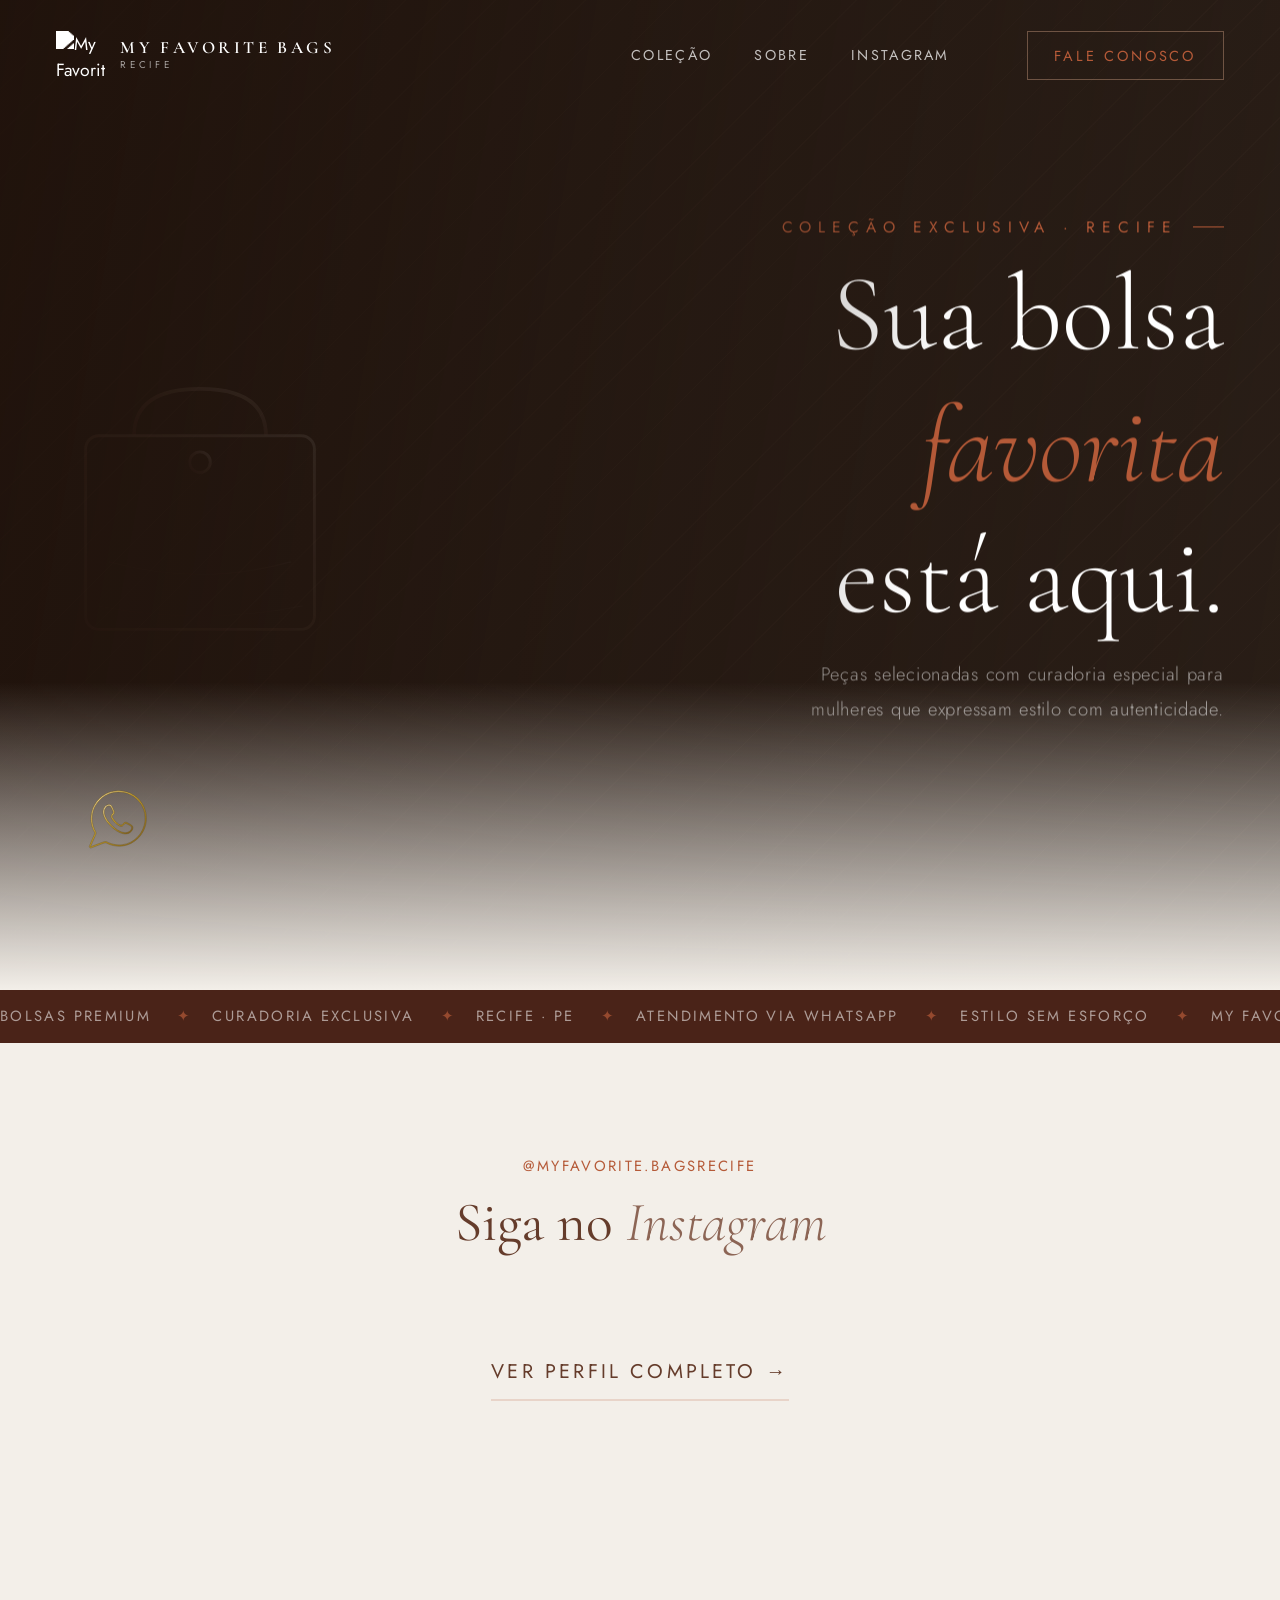
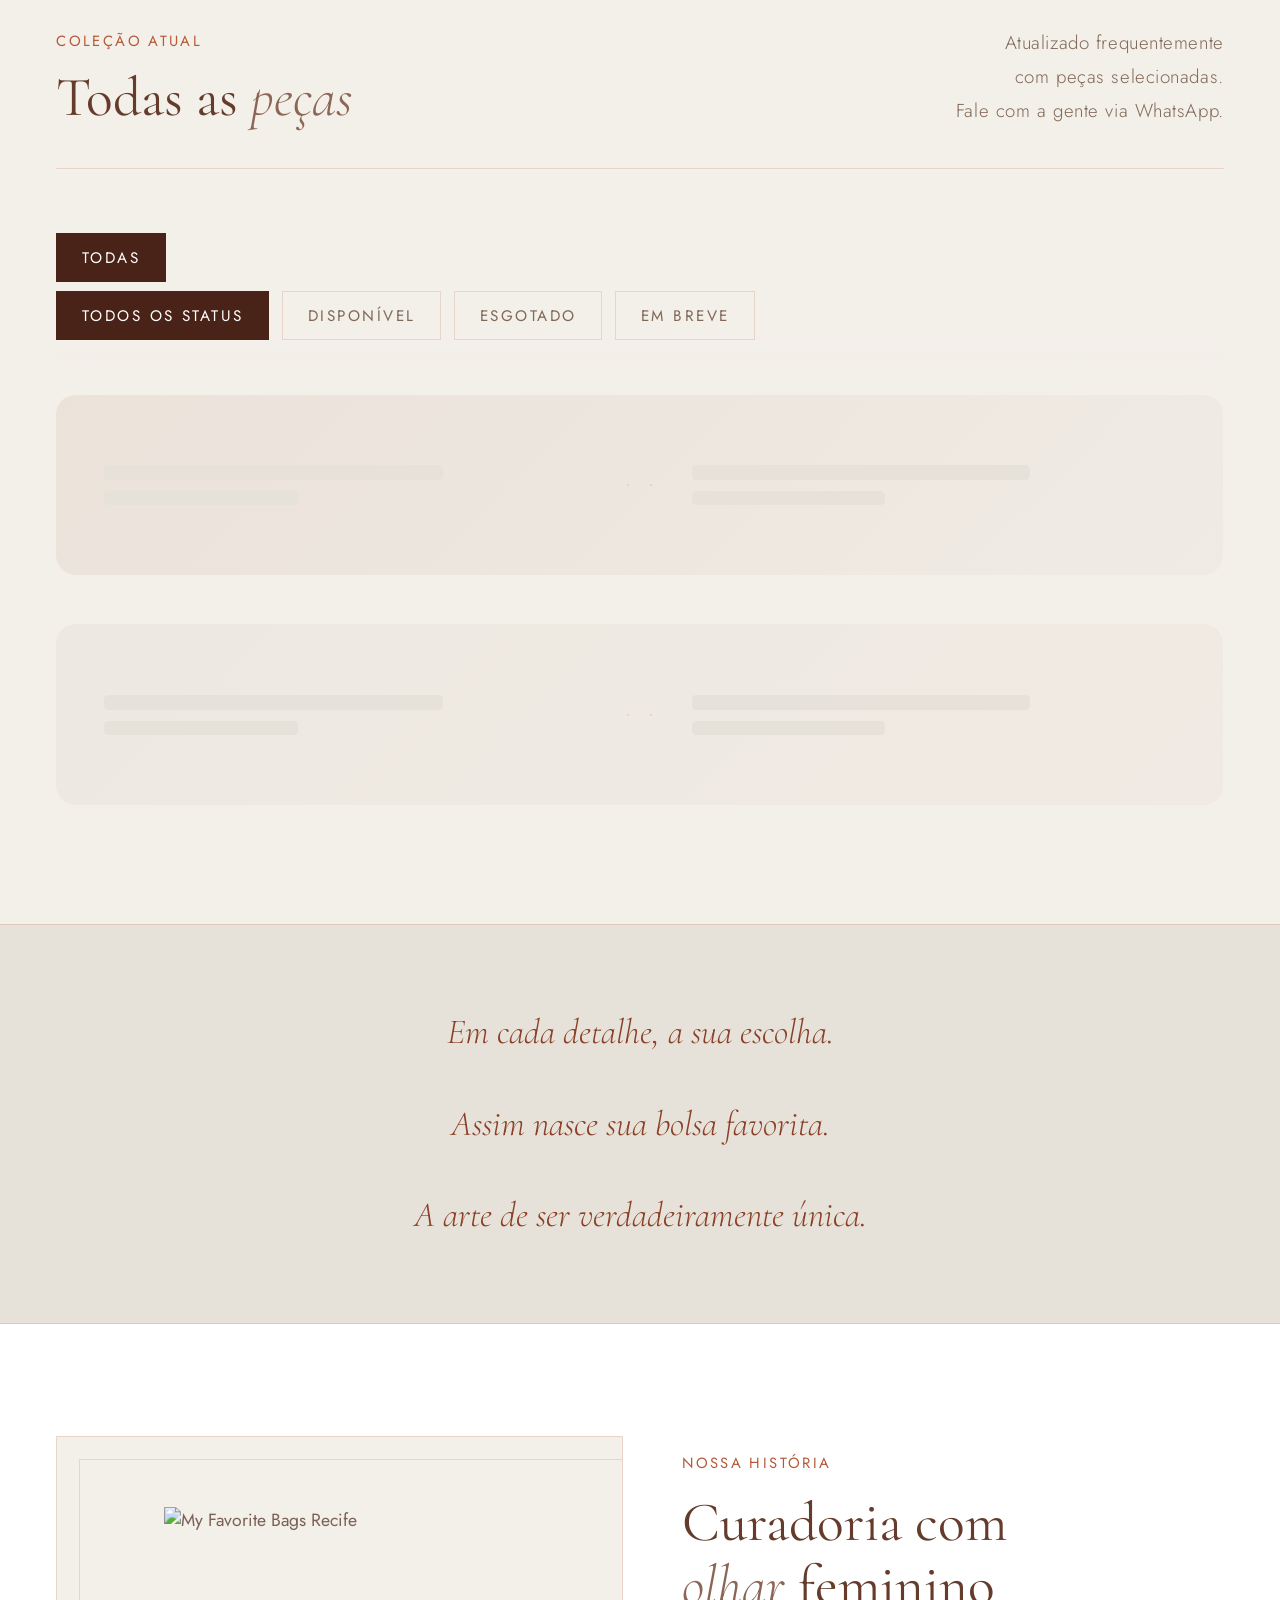
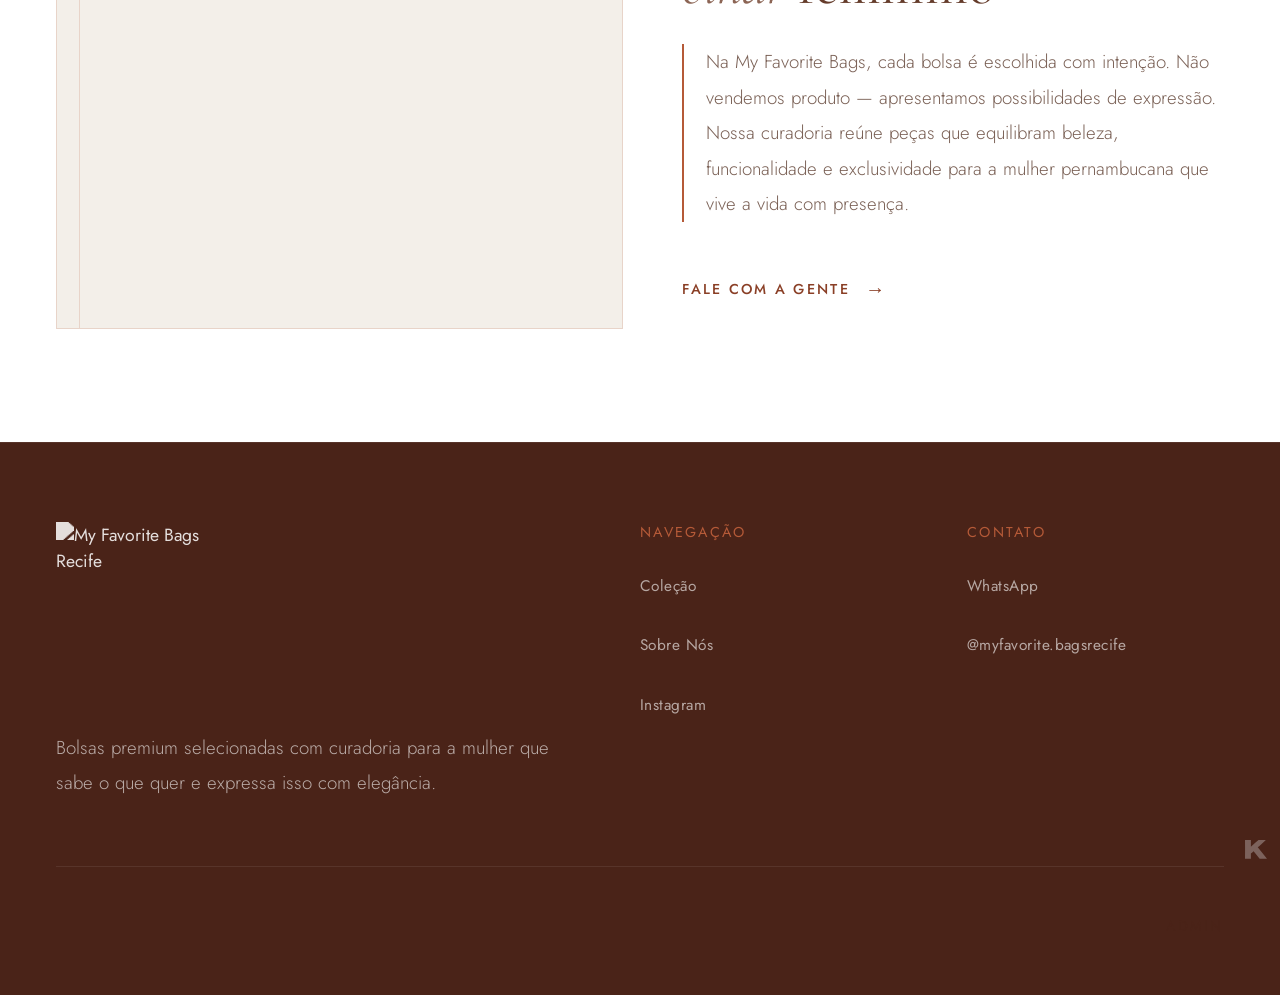
==== commit a012b828: "feat: implementar SKUs, soft delete, banco de nomes e ajustes de UI" ====
--- a/index.html
+++ b/index.html
@@ -33,6 +33,7 @@
 <script>document.documentElement.classList.replace('no-js','js');setTimeout(()=>{if(!document.documentElement.classList.contains('reveal-ready'))document.querySelectorAll('.reveal').forEach(el=>el.classList.add('vis'));},2500);</script>
 <meta charset="UTF-8">
 <meta name="viewport" content="width=device-width, initial-scale=1.0">
+<script src="js/mobile-maintenance-switch.js"></script>
 <title>My Favorite Bags — Recife</title>
 <meta name="description" content="Bolsas premium selecionadas para mulheres que sabem o que querem. Recife, PE.">
 <link rel="canonical" href="https://myfavoritebags.vercel.app/">
@@ -706,8 +707,10 @@
 .pcard-float .pcard-img {
   background:transparent !important; border:none !important;
   aspect-ratio:auto !important; overflow:visible !important;
+  border-radius:0 !important; box-shadow:none !important; transform:none !important;
   height:580px; display:flex; align-items:center; justify-content:center;
 }
+.pcard:not(.out):hover .pcard-float .pcard-img { box-shadow:none !important; transform:none !important; border-color:transparent !important; }
 .pcard-float .pcard-visual { overflow:visible !important; }
 .pcard-float .bag-photo {
   object-fit:contain !important; width:auto !important; max-width:100%; height:100%;
@@ -1019,6 +1022,177 @@
   white-space:nowrap;
 }
 .atab.on { color:var(--text); border-bottom-color:var(--rose-dark); }
+
+.admin-advanced-btn {
+  position:relative;
+  display:flex;
+  width:52px;
+  height:52px;
+  align-items:center;
+  justify-content:center;
+  padding:0;
+  border:0;
+  background:transparent;
+  color:#fff;
+  cursor:pointer;
+  opacity:.85;
+  transition:opacity 180ms ease-out, transform 150ms ease-out;
+}
+.admin-advanced-btn:hover,
+.admin-advanced-btn:focus-visible { opacity:1; }
+.admin-advanced-btn:focus-visible {
+  outline:2px solid rgba(255,255,255,.65);
+  outline-offset:2px;
+  border-radius:8px;
+}
+.admin-advanced-btn:active { transform:scale(.95); }
+.admin-advanced-btn-icon,
+.admin-advanced-btn-fill {
+  position:absolute;
+  width:30px;
+  height:30px;
+}
+.admin-advanced-btn-icon {
+  display:block;
+  object-fit:contain;
+  filter:brightness(0) invert(1);
+  transition:opacity 160ms ease-out;
+}
+.admin-advanced-btn-fill {
+  opacity:0;
+  background:#fff;
+  clip-path:polygon(
+    41% 0, 59% 0, 63% 12%, 72% 16%, 84% 10%, 96% 22%,
+    90% 34%, 94% 42%, 100% 47%, 100% 63%, 88% 67%, 84% 76%,
+    90% 88%, 78% 100%, 66% 94%, 58% 98%, 53% 100%, 47% 100%,
+    42% 88%, 33% 84%, 21% 90%, 9% 78%, 15% 66%, 11% 58%,
+    0 53%, 0 37%, 12% 33%, 16% 24%, 10% 12%, 22% 0, 34% 6%
+  );
+  transition:opacity 160ms ease-out;
+}
+.admin-advanced-btn-fill::after {
+  content:'';
+  position:absolute;
+  inset:10px;
+  border-radius:50%;
+  background:var(--rose-deep);
+}
+.admin-advanced-btn.is-active .admin-advanced-btn-icon { opacity:0; }
+.admin-advanced-btn.is-active .admin-advanced-btn-fill { opacity:1; }
+.admin-advanced-view {
+  display:flex;
+  min-height:100%;
+  flex-direction:column;
+}
+.admin-advanced-view-head {
+  margin-bottom:24px;
+}
+.admin-advanced-view-title {
+  margin:0 0 6px;
+  color:#653C2B;
+  font-size:18px;
+  font-weight:700;
+}
+.admin-advanced-view-description {
+  max-width:62ch;
+  margin:0;
+  color:#806858;
+  font-size:13.6px;
+  line-height:1.55;
+}
+.admin-command-row {
+  display:flex;
+  align-items:center;
+  justify-content:space-between;
+  gap:16px;
+  padding:13px 14px;
+  border-radius:10px;
+  background:rgba(139,74,60,.055);
+}
+.admin-command-copy { min-width:0; }
+.admin-command-title {
+  display:flex;
+  align-items:center;
+  gap:8px;
+  margin:0 0 3px;
+  color:#653C2B;
+  font-size:13.6px;
+  font-weight:700;
+}
+.admin-command-status {
+  display:inline-flex;
+  align-items:center;
+  gap:6px;
+  color:#806858;
+  font-size:12px;
+  line-height:1.4;
+}
+.admin-command-status::before {
+  content:'';
+  width:7px;
+  height:7px;
+  flex:0 0 auto;
+  border-radius:50%;
+  background:#8F8178;
+}
+.admin-command-status.is-active { color:#8A3F26; }
+.admin-command-status.is-active::before { background:#B55A38; }
+.admin-command-status.is-inactive { color:#2D6A4F; }
+.admin-command-status.is-inactive::before { background:#3F8C68; }
+.admin-command-status.is-error { color:#8A2F2F; }
+.admin-command-status.is-error::before { background:#B83232; }
+.admin-command-action {
+  min-width:112px;
+  min-height:42px;
+  flex:0 0 auto;
+  border:1px solid #8B4A3C;
+  border-radius:7px;
+  background:transparent;
+  color:#8B4A3C;
+  cursor:pointer;
+  font-family:'Jost',sans-serif;
+  font-size:12px;
+  font-weight:600;
+  letter-spacing:.07em;
+  text-transform:uppercase;
+  transition:background-color 180ms ease-out, color 180ms ease-out, transform 120ms ease-out;
+}
+.admin-command-action:hover:not(:disabled),
+.admin-command-action:focus-visible:not(:disabled) {
+  background:#8B4A3C;
+  color:#fff;
+}
+.admin-command-action:focus-visible {
+  outline:2px solid rgba(139,74,60,.35);
+  outline-offset:3px;
+}
+.admin-command-action:active:not(:disabled) { transform:scale(.97); }
+.admin-command-action:disabled { cursor:wait; opacity:.5; }
+.admin-advanced-save {
+  display:flex;
+  justify-content:flex-end;
+  margin-top:auto;
+  padding-top:28px;
+}
+.admin-advanced-save button {
+  display:inline-flex;
+  align-items:center;
+  padding:12px 26px;
+  border:0;
+  border-radius:8px;
+  background:var(--rose-deep);
+  color:#fff;
+  cursor:pointer;
+  font-family:'Cormorant Garamond',serif;
+  font-size:17px;
+  font-weight:600;
+  letter-spacing:.08em;
+}
+@media(max-width:520px) {
+  .admin-command-row { align-items:flex-start; flex-direction:column; }
+  .admin-command-action { width:100%; }
+  .admin-advanced-save button { width:100%; justify-content:center; }
+}
 
 .upload-dropzone {
   border:2px dashed var(--rose); border-radius:16px; padding:64px 24px;
@@ -2181,6 +2355,10 @@
       <button class="admin-logout-btn" id="adminLogoutBtn" onclick="adminLogout()" title="Sair" aria-label="Sair" style="display:none;">Sair</button>
       <span class="admin-hd-t">Painel Administrativo</span>
       <div style="display:flex;align-items:center;justify-content:flex-end;gap:14px;">
+        <button class="admin-advanced-btn" id="adminAdvancedBtn" onclick="toggleAdminAdvancedView()" title="Comandos avançados" aria-label="Comandos avançados" aria-pressed="false" style="display:none;">
+          <span class="admin-advanced-btn-fill" aria-hidden="true"></span>
+          <img class="admin-advanced-btn-icon" src="webp/icons/engrenagem.svg" alt="" width="30" height="30">
+        </button>
         <button class="admin-gallery-btn" id="adminGalleryBtn" onclick="openGalleryModal()" title="Galeria de imagens" aria-label="Galeria de imagens" style="display:none;">
           <svg viewBox="0 0 24 24" width="24" height="24" fill="none" stroke="currentColor" stroke-width="1.7" stroke-linecap="round" stroke-linejoin="round" aria-hidden="true"><path d="M8 4h11a2 2 0 0 1 2 2v11"/><rect x="3" y="7" width="15" height="15" rx="2.4"/><path d="M7.5 14.2c.8-1 1.6-1.6 2.4-1.6.7 0 1.2.5 1.9 1.3.9-1.4 1.7-2.1 2.6-2.1 1 0 1.8.9 3.1 2.8"/><circle cx="8.7" cy="10.8" r="1"/></svg>
         </button>
@@ -2398,7 +2576,7 @@
 let statusFilter = 'all';
 function renderProducts(filter = 'all') {
   const grid = document.getElementById('pgrid');
-  let list = products.filter(p => p.status !== 'hidden');
+  let list = products.filter(p => p.status !== 'hidden' && p.status !== 'deleted');
   // "(Sem categoria)" fica de fora da aba "Todas" — só aparece quando o
   // filtro dela é escolhido diretamente (ver NO_CATEGORY_KEY acima).
   list = filter === 'all' ? list.filter(p => p.cat !== NO_CATEGORY_KEY) : list.filter(p => p.cat === filter);
@@ -2833,6 +3011,8 @@
 
 function renderLogin() {
   document.getElementById('adminTabs').style.display = 'none';
+  const advancedBtn = document.getElementById('adminAdvancedBtn');
+  if (advancedBtn) advancedBtn.style.display = 'none';
   const galBtn = document.getElementById('adminGalleryBtn');
   if (galBtn) galBtn.style.display = 'none';
   const logoutBtn = document.getElementById('adminLogoutBtn');
@@ -2998,6 +3178,10 @@
     console.error('Falha ao iniciar a sessão de edição do catálogo:', e);
   }
   document.getElementById('adminTabs').style.display = 'flex';
+  adminAdvancedViewOpen = false;
+  updateAdminAdvancedButton();
+  const advancedBtn = document.getElementById('adminAdvancedBtn');
+  if (advancedBtn) advancedBtn.style.display = 'flex';
   const galBtn = document.getElementById('adminGalleryBtn');
   if (galBtn) galBtn.style.display = 'flex';
   const logoutBtn = document.getElementById('adminLogoutBtn');
@@ -3049,9 +3233,12 @@
 
   <div class="apane" id="tab-crud">
     <section class="crud-create" aria-labelledby="crudCreateTitle">
-      <div>
-        <h3 id="crudCreateTitle">Cadastrar nova bolsa</h3>
-        <p>Envie a foto e preencha nome e preço. A bolsa entra disponível, favorita e com o selo NOVO.</p>
+      <div style="display:flex; justify-content:space-between; align-items:flex-start;">
+        <div>
+          <h3 id="crudCreateTitle">Cadastrar nova bolsa</h3>
+          <p>Envie a foto e preencha nome e preço. A bolsa entra disponível, favorita e com o selo NOVO.</p>
+        </div>
+        <button type="button" class="fb" style="margin-top:0;background:transparent;color:var(--rose-dark);border:1px solid var(--line);font-size:12px;padding:8px 12px;width:auto;" onclick="openDeletedHistoryModal()">Histórico Excluído</button>
       </div>
       <div class="crud-create-grid">
         <div class="crud-image-tools">
@@ -3059,8 +3246,14 @@
           <button type="button" class="crud-remove-bg" id="crudRemoveBg" onclick="removeCrudNewBackground()" disabled>Remover fundo</button>
           <button type="button" class="crud-gen-btn" id="crudGenBtn" onclick="openGenModal('new')">✨ Gerar nome e descrição</button>
         </div>
-        <label><span>Nome</span>
-          <input class="fi" id="crudNewName" placeholder="Ex: Luma Preta" oninput="crudNewNameSource='manual'" style="width:100%;">
+        <label style="display:flex; flex-direction:column; gap:6px;">
+          <span>Nome</span>
+          <div style="display:flex; gap:6px; align-items:stretch;">
+            <button type="button" onclick="openNameBankModal('new')" style="padding:0 8px; border:1px solid var(--line); border-radius:6px; background:#fff; color:var(--text); cursor:pointer; font-size:12px; font-weight:700;" title="Abrir Banco de Nomes">
+              <svg width="14" height="14" viewBox="0 0 24 24" fill="none" stroke="currentColor" stroke-width="2" stroke-linecap="round" stroke-linejoin="round" style="vertical-align:-2px; margin-right:4px;"><path d="M4 6h16M4 10h16M4 14h16M4 18h16"></path></svg> Banco
+            </button>
+            <input class="fi" id="crudNewName" placeholder="Ex: Luma Preta" oninput="crudNewNameSource='manual'" style="flex:1; min-width:0;">
+          </div>
         </label>
         <label><span>Preço</span>
           <div class="price-input-wrap">
@@ -3123,6 +3316,7 @@
   _safeRenderStep(renderAdminList, 'renderAdminList');
   _safeRenderStep(renderCrudNewCatSelect, 'renderCrudNewCatSelect');
   _safeRenderStep(renderBannerTab, 'renderBannerTab');
+  beginMobileMaintenanceEditSession();
 }
 
 // Dropdown de categoria do "Cadastrar nova bolsa" (aba CRUD) — sincroniza
@@ -3348,6 +3542,151 @@
   renderCentralPanel();
 }
 
+// ─── COMANDOS AVANÇADOS: MANUTENÇÃO MOBILE ──────────────────────────────────
+const MOBILE_MAINTENANCE_SETTING_KEY = 'mobile_maintenance_enabled';
+let adminAdvancedViewOpen = false;
+let adminAdvancedReturnTab = 'overview';
+let mobileMaintenancePersisted = false;
+let mobileMaintenanceDraft = false;
+let mobileMaintenanceSessionStarted = false;
+let mobileMaintenanceLoaded = false;
+let mobileMaintenanceLoading = false;
+let mobileMaintenanceError = '';
+
+function normalizeBooleanSetting(value) {
+  return value === true || value === 'true' || value === 1 || value === '1';
+}
+
+function updateAdminAdvancedButton() {
+  const button = document.getElementById('adminAdvancedBtn');
+  if (!button) return;
+  button.classList.toggle('is-active', adminAdvancedViewOpen);
+  button.setAttribute('aria-pressed', String(adminAdvancedViewOpen));
+  button.setAttribute('aria-label', adminAdvancedViewOpen ? 'Sair dos comandos avançados' : 'Comandos avançados');
+  button.setAttribute('title', adminAdvancedViewOpen ? 'Sair dos comandos avançados' : 'Comandos avançados');
+}
+
+function toggleAdminAdvancedView() {
+  if (adminAdvancedViewOpen) {
+    exitAdminAdvancedView();
+  } else {
+    openAdminAdvancedView();
+  }
+}
+
+function openAdminAdvancedView() {
+  const activePane = document.querySelector('.apane.on');
+  if (activePane && activePane.id) adminAdvancedReturnTab = activePane.id.replace('tab-', '');
+  adminAdvancedViewOpen = true;
+  updateAdminAdvancedButton();
+  document.getElementById('adminTabs').style.display = 'none';
+  renderAdminAdvancedView();
+  beginMobileMaintenanceEditSession();
+}
+
+function exitAdminAdvancedView() {
+  adminAdvancedViewOpen = false;
+  renderPanel();
+  const returnButton = document.querySelector(`#adminTabs .atab[onclick*="'${adminAdvancedReturnTab}'"]`);
+  if (returnButton) swTab(adminAdvancedReturnTab, returnButton);
+  updateAdminAdvancedButton();
+}
+
+function renderAdminAdvancedView() {
+  if (!adminAdvancedViewOpen) return;
+  const body = document.getElementById('adminBd');
+  if (!body) return;
+
+  let statusText = mobileMaintenanceDraft
+    ? 'Será ativada após salvar'
+    : 'Permanecerá desativada após salvar';
+  let statusClass = mobileMaintenanceDraft ? 'is-active' : 'is-inactive';
+  let buttonText = mobileMaintenanceDraft ? 'Desativar' : 'Ativar';
+  let action = `stageMobileMaintenanceEnabled(${mobileMaintenanceDraft ? 'false' : 'true'})`;
+  let disabled = '';
+
+  if (!mobileMaintenanceLoaded || mobileMaintenanceLoading) {
+    statusText = 'Consultando configuração…';
+    statusClass = '';
+    buttonText = 'Aguarde';
+    disabled = 'disabled';
+  }
+  if (mobileMaintenanceError) {
+    statusText = mobileMaintenanceError;
+    statusClass = 'is-error';
+    buttonText = 'Tentar novamente';
+    action = 'loadMobileMaintenanceSetting()';
+  }
+
+  body.innerHTML = `
+    <section class="admin-advanced-view" aria-labelledby="adminAdvancedTitle">
+      <div class="admin-advanced-view-head">
+        <h2 class="admin-advanced-view-title" id="adminAdvancedTitle">Comandos avançados</h2>
+        <p class="admin-advanced-view-description">Recursos temporários que alteram a disponibilidade pública do site. As mudanças só entram em vigor após revisar e salvar.</p>
+      </div>
+
+      <div class="admin-command-row">
+        <div class="admin-command-copy">
+          <p class="admin-command-title">Landing page mobile de manutenção</p>
+          <span class="admin-command-status ${statusClass}" role="status">${statusText}</span>
+        </div>
+        <button type="button" class="admin-command-action" onclick="${action}" ${disabled}>${buttonText}</button>
+      </div>
+
+      <div class="admin-advanced-save">
+        <button type="button" onclick="openReview()">Revisar e Salvar</button>
+      </div>
+    </section>`;
+}
+
+function stageMobileMaintenanceEnabled(enabled) {
+  if (!mobileMaintenanceLoaded) return;
+  mobileMaintenanceDraft = Boolean(enabled);
+  markDirty();
+  renderAdminAdvancedView();
+}
+
+function beginMobileMaintenanceEditSession() {
+  if (mobileMaintenanceSessionStarted) return;
+  mobileMaintenanceSessionStarted = true;
+  loadMobileMaintenanceSetting();
+}
+
+async function loadMobileMaintenanceSetting() {
+  mobileMaintenanceLoading = true;
+  mobileMaintenanceError = '';
+  renderAdminAdvancedView();
+  try {
+    const settings = await sbFetchSettings();
+    mobileMaintenancePersisted = normalizeBooleanSetting(settings[MOBILE_MAINTENANCE_SETTING_KEY]);
+    mobileMaintenanceDraft = mobileMaintenancePersisted;
+    mobileMaintenanceLoaded = true;
+  } catch (error) {
+    mobileMaintenanceLoaded = false;
+    mobileMaintenanceError = 'Não foi possível consultar o estado. Tente novamente.';
+    console.error('Falha ao consultar a manutenção mobile:', error);
+  } finally {
+    mobileMaintenanceLoading = false;
+    renderAdminAdvancedView();
+  }
+}
+
+function discardMobileMaintenanceChanges() {
+  mobileMaintenanceDraft = mobileMaintenancePersisted;
+  mobileMaintenanceSessionStarted = false;
+  mobileMaintenanceLoaded = false;
+  mobileMaintenanceLoading = false;
+  mobileMaintenanceError = '';
+}
+
+function commitMobileMaintenanceChanges() {
+  mobileMaintenancePersisted = mobileMaintenanceDraft;
+  mobileMaintenanceSessionStarted = false;
+  mobileMaintenanceLoaded = false;
+  mobileMaintenanceLoading = false;
+  mobileMaintenanceError = '';
+}
+
 // ─── PAINEL CENTRAL: BLOQUEIO / VISIBILIDADE (Looks & Match) ──────────────────
 const SITE_STATE_KEY = { looks: 'mfb_looks_state', match: 'mfb_match_state' };
 const SITE_LABEL      = { looks: 'My Favorite Looks', match: 'My Favorite Match' };
@@ -4327,29 +4666,64 @@
 
 // Apaga de uma vez todas as imagens que estão passando pelos filtros ativos
 // no momento (original/sem fundo + formato) — não as que estão fora dele.
+function galleryProtectedImagesMessage(images) {
+  return images.map(img => {
+    let usages = Array.isArray(img.usedBy) ? img.usedBy.slice() : [];
+    if (typeof getLocalImageUsages === 'function') {
+      const localUsages = getLocalImageUsages(img.name);
+      for (const lu of localUsages) {
+        if (!usages.find(u => u.name === lu.name && u.table === lu.table)) usages.push(lu);
+      }
+    }
+    return `• ${img.name}: ${sbImageUsageSummary(usages)}`;
+  }).join('\n');
+}
+
 async function deleteFilteredGalleryImages() {
   const list = getFilteredGalleryList();
   if (!list.length) {
     showToast('Nenhuma imagem no filtro atual.');
     return;
   }
+  
+  const protectedImages = list.filter(img => {
+    let usages = Array.isArray(img.usedBy) ? img.usedBy.slice() : [];
+    if (typeof getLocalImageUsages === 'function') {
+      const localUsages = getLocalImageUsages(img.name);
+      for (const lu of localUsages) {
+        if (!usages.find(u => u.name === lu.name && u.table === lu.table)) usages.push(lu);
+      }
+    }
+    return usages.length > 0;
+  });
+  
+  const deletableImages = list.filter(img => !protectedImages.includes(img));
+  if (!deletableImages.length) {
+    alert(`Nenhuma imagem foi excluída porque todas estão em uso:\n\n${galleryProtectedImagesMessage(protectedImages)}\n\nPara deletá-las da galeria, remova a publicação ou desvincule a imagem nos respectivos cadastros.`);
+    return;
+  }
   const label = _galleryFilter === 'original' ? 'originais' : _galleryFilter === 'nobg' ? 'sem fundo' : 'imagens';
   const formatLabel = _galleryFormatFilter === 'nonwebp' ? ' não-WEBP' : _galleryFormatFilter === 'webp' ? ' WEBP' : '';
-  if (!confirm(`Apagar ${list.length}${formatLabel} ${label} da galeria (filtro atual)? Essa ação não pode ser desfeita.`)) return;
+  const protectedNote = protectedImages.length ? `\n\n${protectedImages.length} imagem${protectedImages.length === 1 ? '' : 'ns'} em uso será${protectedImages.length === 1 ? '' : 'ão'} mantida${protectedImages.length === 1 ? '' : 's'}.` : '';
+  if (!confirm(`Apagar ${deletableImages.length}${formatLabel} ${label} da galeria (filtro atual)? Essa ação não pode ser desfeita.${protectedNote}`)) return;
   const btn = document.getElementById('galDeleteFilteredBtn');
   if (btn) { btn.disabled = true; btn.textContent = 'Apagando…'; }
   let okCount = 0, failCount = 0;
-  for (const img of list) {
+  const blockedDuringDelete = [];
+  for (const img of deletableImages) {
     try {
       await sbDeleteGalleryImage(img.name);
       okCount++;
     } catch (e) {
-      failCount++;
+      if (e.code === 'image_in_use') blockedDuringDelete.push({ ...img, usedBy: e.usages });
+      else failCount++;
     }
   }
   await refreshGalleryGrid();
   if (btn) { btn.disabled = false; btn.textContent = 'Excluir filtrados'; }
+  const allProtected = protectedImages.concat(blockedDuringDelete);
   showToast(failCount ? `${okCount} apagada${okCount === 1 ? '' : 's'}, ${failCount} falharam.` : `${okCount} imagem${okCount === 1 ? '' : 'ns'} apagada${okCount === 1 ? '' : 's'}.`);
+  if (allProtected.length) alert(`As imagens abaixo foram mantidas porque estão em uso:\n\n${galleryProtectedImagesMessage(allProtected)}`);
 }
 
 function setGalleryFilter(f) {
@@ -4407,12 +4781,15 @@
     return;
   }
   grid.innerHTML = list.map(img => {
+    const usages = Array.isArray(img.usedBy) ? img.usedBy : [];
+    const usageSummary = sbImageUsageSummary(usages);
     return `
     <div class="gal-card">
       <div class="gal-card-img" role="button" tabindex="0" aria-label="Ampliar ${_pimEscape(img.name)}" onclick="openImageZoom('${_pimEscape(img.url)}')" onkeydown="if(event.key==='Enter'||event.key===' '){event.preventDefault();openImageZoom('${_pimEscape(img.url)}');}">
         <img src="${_pimEscape(img.url)}" alt="${_pimEscape(img.name)}" loading="lazy"${isGalleryNoBg(img.name) ? ' class="gal-img-float"' : ''}>
         <span class="gal-badge gal-badge-format ${isGalleryWebp(img.name) ? 'gal-badge-webp' : 'gal-badge-png'}">${isGalleryWebp(img.name) ? 'WEBP' : 'PNG'}</span>
         ${isGalleryNoBg(img.name) ? '<span class="gal-badge" style="left:auto;right:6px;">Sem fundo</span>' : ''}
+        ${usages.length ? `<span class="gal-badge" style="top:auto;bottom:6px;background:#7A1E1E;color:#fff;" title="Em uso por ${_pimEscape(usageSummary)}">Em uso${usages.length > 1 ? ` (${usages.length})` : ''}</span>` : ''}
         ${!_galleryPickerCallback ? `<button type="button" class="gal-add-btn" title="Adicionar ao catálogo" aria-label="Adicionar ${_pimEscape(img.name)} ao catálogo" onclick="event.stopPropagation();addGalleryImageToCatalog('${_pimEscape(img.name)}','${_pimEscape(img.url)}')">${PLUS_SVG}</button>` : ''}
       </div>
       <p class="gal-card-name" title="${_pimEscape(img.name)}">${_pimEscape(img.name)}${img.size != null ? ` · ${formatBytes(img.size)}` : ''}</p>
@@ -4756,12 +5133,28 @@
 }
 
 async function deleteGalleryImage(name) {
+  const image = _galleryImages.find(img => img.name === name);
+  let usages = image && Array.isArray(image.usedBy) ? image.usedBy.slice() : [];
+  
+  if (typeof getLocalImageUsages === 'function') {
+    const localUsages = getLocalImageUsages(name);
+    for (const lu of localUsages) {
+      if (!usages.find(u => u.name === lu.name && u.table === lu.table)) {
+        usages.push(lu);
+      }
+    }
+  }
+
+  if (usages.length) {
+    alert(sbImageInUseMessage(usages));
+    return;
+  }
   if (!confirm(`Apagar "${name}" da galeria? Essa ação não pode ser desfeita.`)) return;
   try {
     await sbDeleteGalleryImage(name);
     await refreshGalleryGrid();
   } catch (e) {
-    alert('Não foi possível apagar: ' + e.message);
+    alert(e.code === 'image_in_use' ? sbImageInUseMessage(e.usages) : 'Não foi possível apagar: ' + e.message);
   }
 }
 
@@ -5032,7 +5425,7 @@
 }
 function _genClearErr() {
   const el = document.getElementById('genErr');
-  if (el) { el.textContent = ''; el.style.display = 'none'; }
+  if (el) { el.textContent = ''; el.style.display = 'none'; el.style.color = 'var(--modal-error)'; }
 }
 // Fonte da imagem conforme o contexto (form novo x bolsa existente).
 function _genImageSource(ctx) {
@@ -5098,6 +5491,10 @@
     });
     const names = nameResult?.names || [];
     if (names.length && chips) {
+      saveGeneratedNamesToBank(names);
+      _genShowErr('Os nomes gerados foram armazenados no Banco de Nomes.');
+      const errEl = document.getElementById('genErr');
+      if (errEl) { errEl.style.color = '#10b981'; } // verde sucesso
       chips.innerHTML = names.map(n => { const s = _pimEscape(n.name); return `<button type="button" class="gal-chip" data-name="${s}" onclick="pickGenName(this.dataset.name, this)">${s}</button>`; }).join('');
       if (namesWrap) namesWrap.style.display = 'block';
       return '';
@@ -5379,10 +5776,25 @@
     if (message) message.textContent = 'Escolha a imagem e preencha nome e preço.';
     return;
   }
+  
+  const isNameDuplicate = products.some(p => p.name.toLowerCase() === name.toLowerCase());
+  if (isNameDuplicate) {
+    if (message) { message.textContent = 'Já existe uma bolsa com este nome. Escolha um nome diferente.'; message.style.color = '#7A1E1E'; }
+    return;
+  }
+  
+  if (desc) {
+    const isDescDuplicate = products.some(p => p.desc && p.desc.toLowerCase() === desc.toLowerCase());
+    if (isDescDuplicate) {
+      if (message) { message.textContent = 'Já existe uma bolsa com esta descrição. Altere a descrição.'; message.style.color = '#7A1E1E'; }
+      return;
+    }
+  }
+
   try {
     if (message) message.textContent = 'Preparando a imagem…';
     const product = {
-      id: Date.now(), name, cat, price, status:'available', isNew:true,
+      id: Date.now(), sku: generateNextSku('#MFB-', products), name, cat, price, status:'available', isNew:true,
       favorite:true, img:null, promo:null, tags:[], occasion:'dia-a-dia', order:products.length + 1, desc,
       nameSource: crudNewNameSource
     };
@@ -5390,7 +5802,8 @@
     const webp = await convertToWebp(crudNewImageSource || crudNewFile, .9);
     product.img = webp;
     products.push(product);
-    stageCatalogProductImage(product, webp, `catalogo-${product.id}.webp`);
+    const originalName = crudNewFile && crudNewFile.name ? crudNewFile.name.replace(/\.[^/.]+$/, "") : "foto";
+    stageCatalogProductImage(product, webp, null, originalName);
     markDirty();
     renderProducts('all');
     renderFavCarousel();
@@ -5460,7 +5873,15 @@
   const product = products.find(p => p.id === _pimCurrentId);
   if (!product) return;
   product.img = url;
-  stageCatalogProductImage(product, url, `catalogo-${product.id}.webp`);
+  
+  // Extrai nome original da url, se possivel, ou usa "galeria"
+  let origName = "galeria";
+  try {
+    const parts = url.split('/');
+    const last = parts[parts.length - 1];
+    if (last) origName = last.split('?')[0].replace(/\.[^/.]+$/, "");
+  } catch(e) {}
+  stageCatalogProductImage(product, url, null, origName);
   markDirty();
   renderProducts('all');
   renderFavCarousel();
@@ -5601,7 +6022,7 @@
     </div>`;
 
   const searchTerm = (document.getElementById('manageSearch')?.value || '').trim().toLowerCase();
-  let filteredProducts = products;
+  let filteredProducts = products.filter(p => p.status !== 'deleted');
   if (_manageFilter === 'new')       filteredProducts = filteredProducts.filter(p => p.isNew);
   else if (_manageFilter === 'favorite') filteredProducts = filteredProducts.filter(p => p.favorite);
   else if (_manageFilter !== 'all')  filteredProducts = filteredProducts.filter(p => p.status === _manageFilter);
@@ -5784,13 +6205,17 @@
 
 function bulkDeleteAll(chk) {
   chk.checked = false;
-  if (!products.length) { showToast('Catálogo já está vazio.'); return; }
+  let activeProducts = products.filter(p => p.status !== 'deleted');
+  if (!activeProducts.length) { showToast('Catálogo já está vazio.'); return; }
   showConfirmDouble(
     'Excluir TODOS os itens?',
-    `${products.length} item(s) serão removidos permanentemente.`,
+    `${activeProducts.length} item(s) serão removidos permanentemente.`,
     'Tem certeza absoluta? Esta ação é irreversível.',
     () => {
-      products = [];
+      activeProducts.forEach(p => {
+        p.status = 'deleted';
+        sbUpsertBag(p).catch(e => console.error('Falha ao excluir no banco:', e));
+      });
       markDirty(); renderProducts('all'); renderAdminList(); renderOverviewTab(); renderFavCarousel();
       showToast('Todos os itens foram excluídos.');
     }
@@ -6102,10 +6527,12 @@
 }
 
 function delProd(id) {
-  products = products.filter(x => x.id !== id);
+  const p = products.find(x => x.id === id);
+  if (!p) return;
+  p.status = 'deleted';
   markDirty(); renderProducts('all'); renderAdminList(); renderOverviewTab(); renderCrudBags();
   closeCrudEditModal();
-  sbDeleteBag(id).catch(e => console.error('Falha ao excluir no banco:', e));
+  sbUpsertBag(p).catch(e => console.error('Falha ao excluir no banco:', e));
 }
 
 function togNew(id) {
@@ -6461,6 +6888,8 @@
   const avail  = products.filter(p => p.status === 'available');
   const esgot  = products.filter(p => p.status === 'sold_out');
   const embreve = products.filter(p => p.status === 'coming_soon');
+  const maintenanceChanged = mobileMaintenanceLoaded && mobileMaintenanceDraft !== mobileMaintenancePersisted;
+  const maintenanceLabel = mobileMaintenanceDraft ? 'Ativada' : 'Desativada';
 
   document.getElementById('reviewBody').innerHTML = `
     <div style="background:#faf7f4;border-radius:8px;padding:16px 18px;margin-bottom:14px;">
@@ -6481,6 +6910,11 @@
       ${products.filter(p => p.isNew).length
         ? products.filter(p => p.isNew).map(p => `<p>· ${p.name}</p>`).join('')
         : `<p style="color:#A08070;">Nenhuma.</p>`}
+    </div>
+    <div style="background:#faf7f4;border-radius:8px;padding:16px 18px;margin-top:14px;">
+      <p style="font-weight:700;margin-bottom:8px;color:#2A1F18;">⚙ Manutenção mobile</p>
+      <p>Landing page: <strong style="color:${mobileMaintenanceDraft ? '#8A3F26' : '#2D6A4F'};">${mobileMaintenanceLoaded ? maintenanceLabel : 'Estado indisponível'}</strong></p>
+      ${maintenanceChanged ? `<p style="color:#8B4A3C;">Alteração pendente — será efetivada ao salvar.</p>` : `<p style="color:#A08070;">Sem alteração pendente.</p>`}
     </div>`;
 
   const m = document.getElementById('reviewModal');
@@ -6515,6 +6949,14 @@
     if (!Array.isArray(persisted) || persisted.length < products.length) {
       throw new Error(`Só ${persisted?.length ?? 0} de ${products.length} bolsa(s) foram confirmadas no banco após salvar.`);
     }
+    if (mobileMaintenanceLoaded && mobileMaintenanceDraft !== mobileMaintenancePersisted) {
+      await sbSetSetting(MOBILE_MAINTENANCE_SETTING_KEY, mobileMaintenanceDraft);
+      const settings = await sbFetchSettings();
+      const persistedMaintenance = normalizeBooleanSetting(settings[MOBILE_MAINTENANCE_SETTING_KEY]);
+      if (persistedMaintenance !== mobileMaintenanceDraft) {
+        throw new Error('O banco não confirmou a configuração de manutenção mobile.');
+      }
+    }
   } catch (e) {
     console.error('Falha ao salvar no banco:', e);
     safeLocalSet(LOCAL_BAGS_KEY, JSON.stringify(products));
@@ -6524,6 +6966,7 @@
   safeLocalSet(LOCAL_BAGS_KEY, JSON.stringify(products));
   adminDirty = false;
   commitCatalogEditSession();
+  commitMobileMaintenanceChanges();
   renderProducts('all');
   renderFavCarousel();
   _origCloseA(); // close admin panel
@@ -6554,10 +6997,11 @@
       </div>
     </div>`;
     document.body.appendChild(wrap);
-    document.getElementById('btnDiscardExit').onclick = () => { discardCatalogEditSession(); adminDirty=false; wrap.remove(); _origCloseA(); };
+    document.getElementById('btnDiscardExit').onclick = () => { discardCatalogEditSession(); discardMobileMaintenanceChanges(); adminDirty=false; wrap.remove(); _origCloseA(); };
     document.getElementById('btnSaveExit').onclick    = () => { wrap.remove(); openReview(); };
   } else {
     commitCatalogEditSession();
+    discardMobileMaintenanceChanges();
     _origCloseA();
   }
 };
@@ -6592,13 +7036,13 @@
 </script>
 
 <!-- ═══ BAG DETAIL MODAL ════════════════════════════════════════════════════ -->
-<div id="bagModal" style="display:none;position:fixed;inset:0;z-index:9000;background:rgba(42,31,24,.72);backdrop-filter:blur(6px);align-items:center;justify-content:center;">
-  <div id="bagModalPanel" style="background:var(--bg);border-radius:16px;max-width:520px;width:92%;max-height:88svh;overflow-y:auto;position:relative;will-change:transform;">
-    <button onclick="closeBagModal()" aria-label="Fechar" style="position:absolute;top:14px;right:16px;background:none;border:none;cursor:pointer;color:var(--text-muted);z-index:2;"><svg viewBox="0 0 24 24" width="18" height="18" fill="none" stroke="currentColor" stroke-width="2" stroke-linecap="round" aria-hidden="true"><path d="M5 5l14 14M19 5L5 19"/></svg></button>
-    <div id="modalImgWrap" style="width:100%;aspect-ratio:1/1;overflow:hidden;background:var(--bg2);cursor:zoom-in;position:relative;touch-action:none;">
-      <img id="modalPhoto" src="" alt="" style="width:100%;height:100%;object-fit:cover;transform-origin:center center;will-change:transform;">
+<div id="bagModal" style="display:none;position:fixed;inset:0;z-index:9000;background:rgba(90,90,90,.55);backdrop-filter:blur(6px);align-items:center;justify-content:center;">
+  <div id="bagModalPanel" style="background:transparent;max-width:520px;width:92%;max-height:88svh;overflow-y:auto;overflow-x:visible;position:relative;will-change:transform;">
+    <button onclick="closeBagModal()" aria-label="Fechar" style="position:absolute;top:2px;right:6px;background:none;border:none;cursor:pointer;color:var(--text-muted);z-index:2;"><svg viewBox="0 0 24 24" width="18" height="18" fill="none" stroke="currentColor" stroke-width="2" stroke-linecap="round" aria-hidden="true"><path d="M5 5l14 14M19 5L5 19"/></svg></button>
+    <div id="modalImgWrap" style="width:100%;aspect-ratio:1/1;background:transparent;cursor:zoom-in;position:relative;touch-action:none;display:flex;align-items:center;justify-content:center;">
+      <img id="modalPhoto" src="" alt="" style="width:100%;height:100%;object-fit:contain;transform-origin:center center;will-change:transform;filter:drop-shadow(0 18px 26px rgba(40,30,22,.28));">
     </div>
-    <div style="padding:24px 28px 28px;background:var(--bg);">
+    <div style="padding:24px 28px 28px;background:var(--bg);border-radius:16px;box-shadow:0 10px 34px rgba(30,22,16,.16);">
       <div id="modalNewBadge" class="new-b new-b-inline" style="display:none;">Novo</div>
       <div id="modalName"  style="font-size:18px;font-weight:700;color:#2A1F18;margin-bottom:6px;"></div>
       <div id="modalCat"   style="font-size:13px;letter-spacing:.14em;text-transform:uppercase;color:#A08070;margin-bottom:16px;"></div>
--- a/css/admin-image-manager.css
+++ b/css/admin-image-manager.css
@@ -392,8 +392,8 @@
 /* CRUD de bolsas */
 .crud-create {
   display:grid;
-  gap:18px;
-  padding:22px;
+  gap:8px;
+  padding:14px 22px;
   margin-bottom:24px;
   border:1px solid var(--line);
   border-radius:14px;
--- a/css/interface-polish.css
+++ b/css/interface-polish.css
@@ -26,9 +26,12 @@
   font-variant-numeric:tabular-nums;
 }
 
-/* Molduras de produto e prévias; logos e elementos decorativos ficam intactos. */
-.pcard-visual > img,
-#modalPhoto,
+/* Molduras de produto e prévias; logos e elementos decorativos ficam intactos.
+   Itens flutuantes do catálogo (.pcard-float) e a foto do modal de detalhes
+   NÃO recebem esse contorno — eles ficam soltos, sem moldura nenhuma, então
+   o outline (que segue o retângulo da <img>, não o recorte transparente da
+   foto) apareceria como uma caixa fantasma atrás da peça. */
+.pcard-visual > img:not(.bag-photo),
 #npPhotoOriginal,
 #npPhotoResult,
 #npPhotoFinal,
@@ -37,7 +40,7 @@
   outline-offset:-1px;
 }
 .pcard-visual > img { object-fit:contain !important; }
-#modalPhoto { object-fit:contain !important; background:var(--bg2); }
+#modalPhoto { object-fit:contain !important; background:transparent !important; outline:none !important; }
 
 /* Filtros: no desktop rolam junto com o catálogo normalmente (sem grudar no
    topo). O "sticky" continua só no mobile (ver @media(max-width:600px) mais
